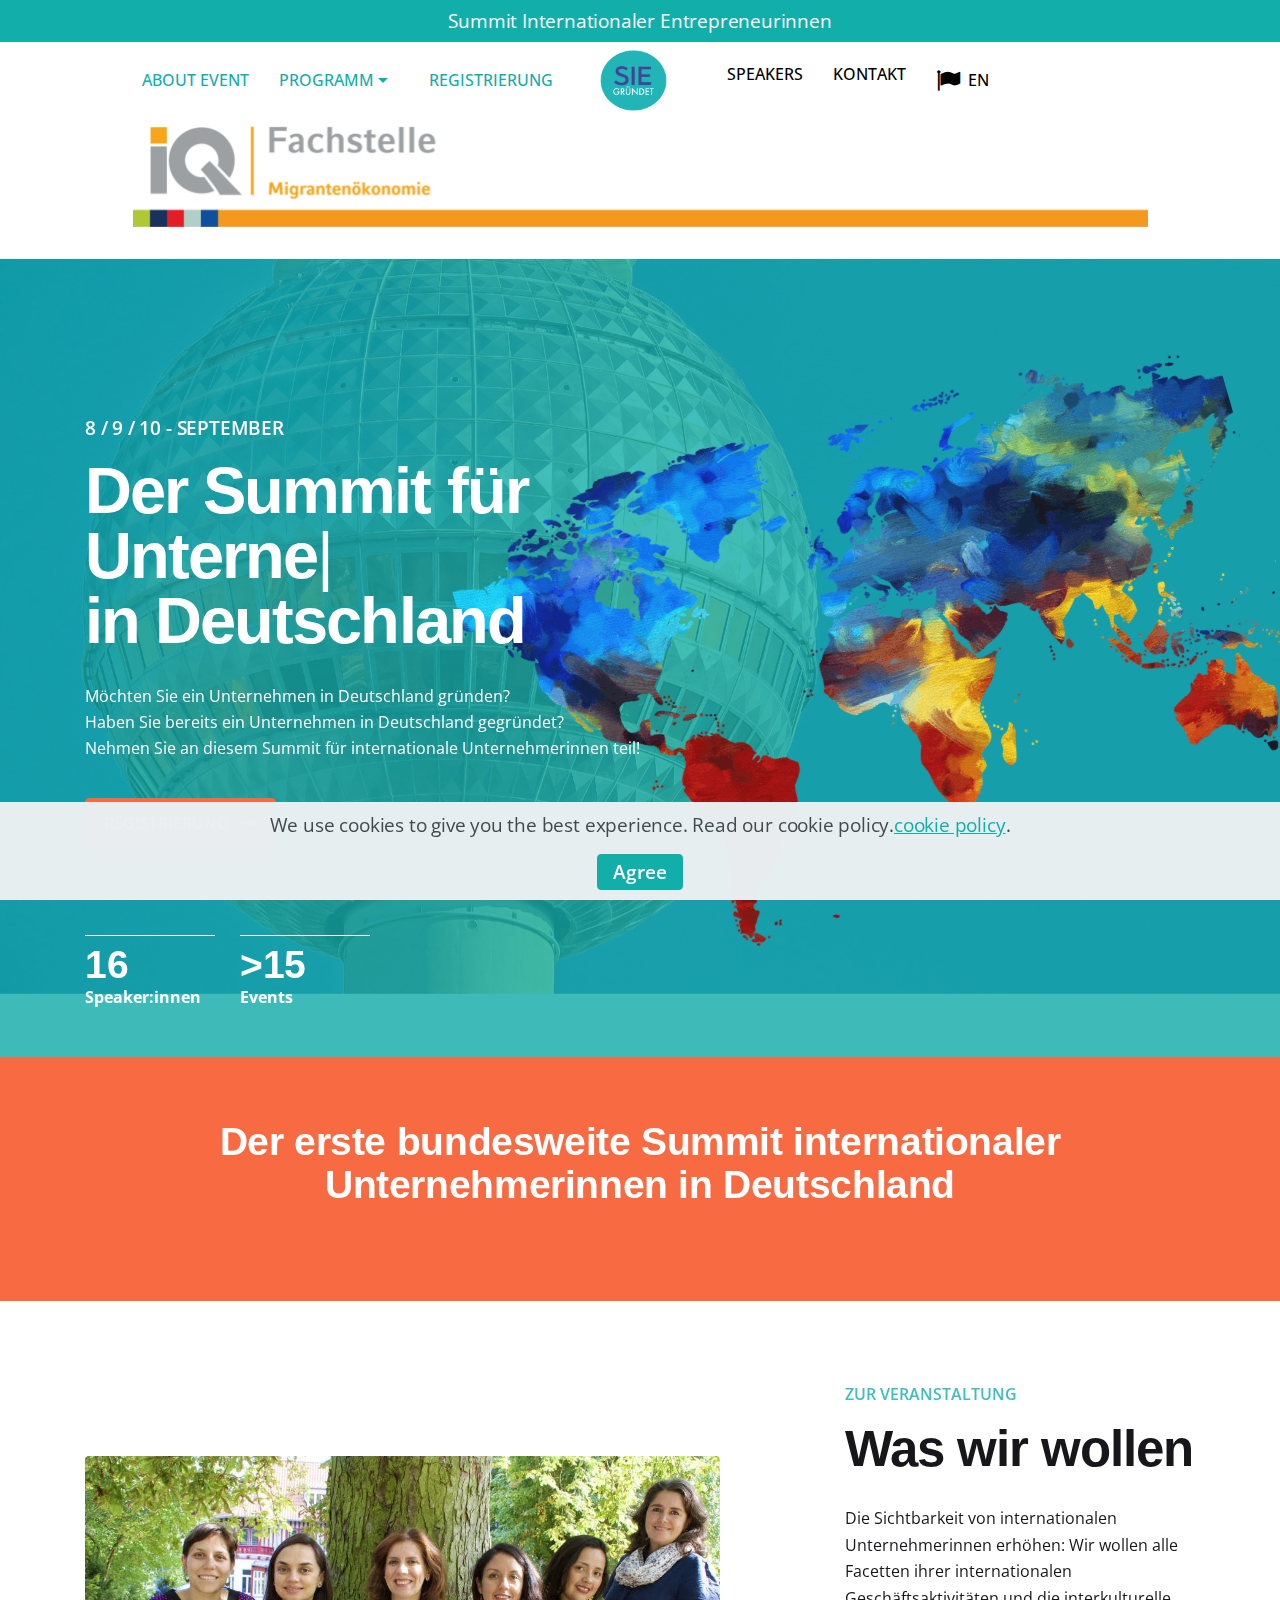
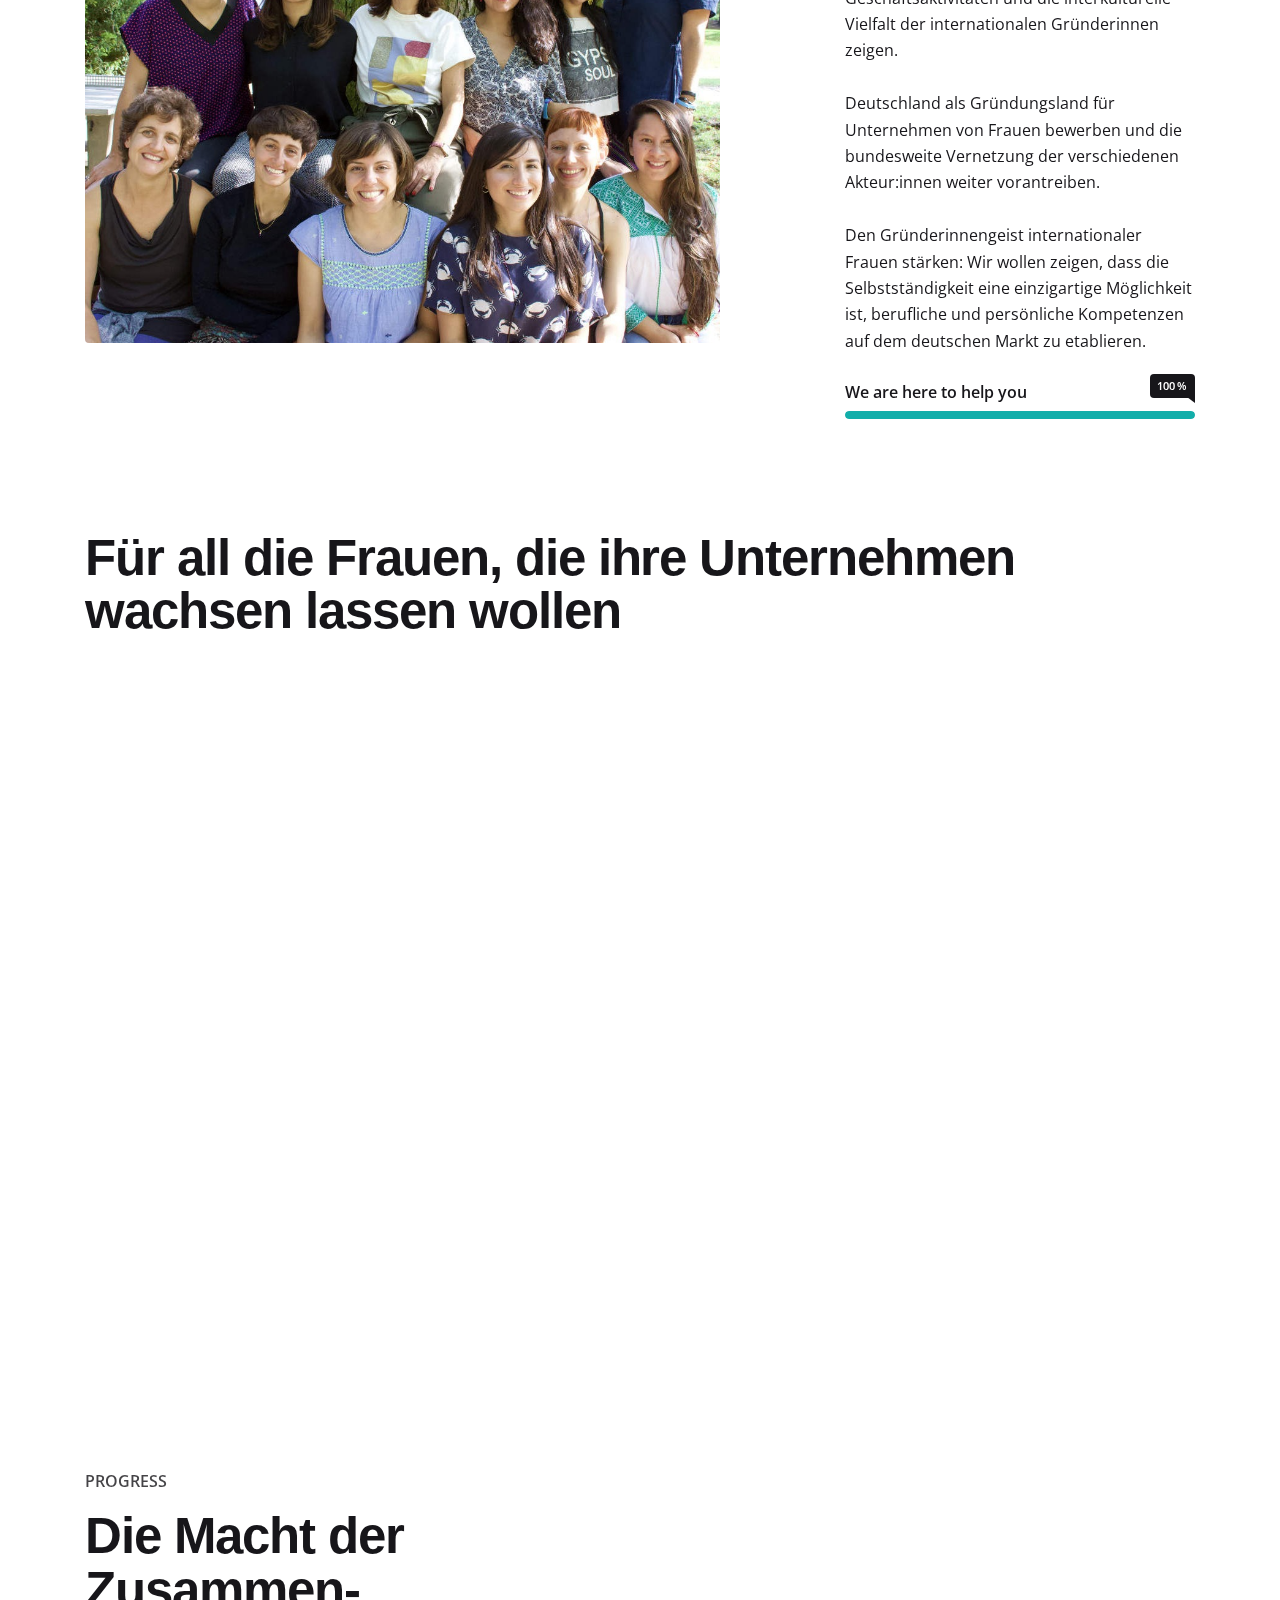
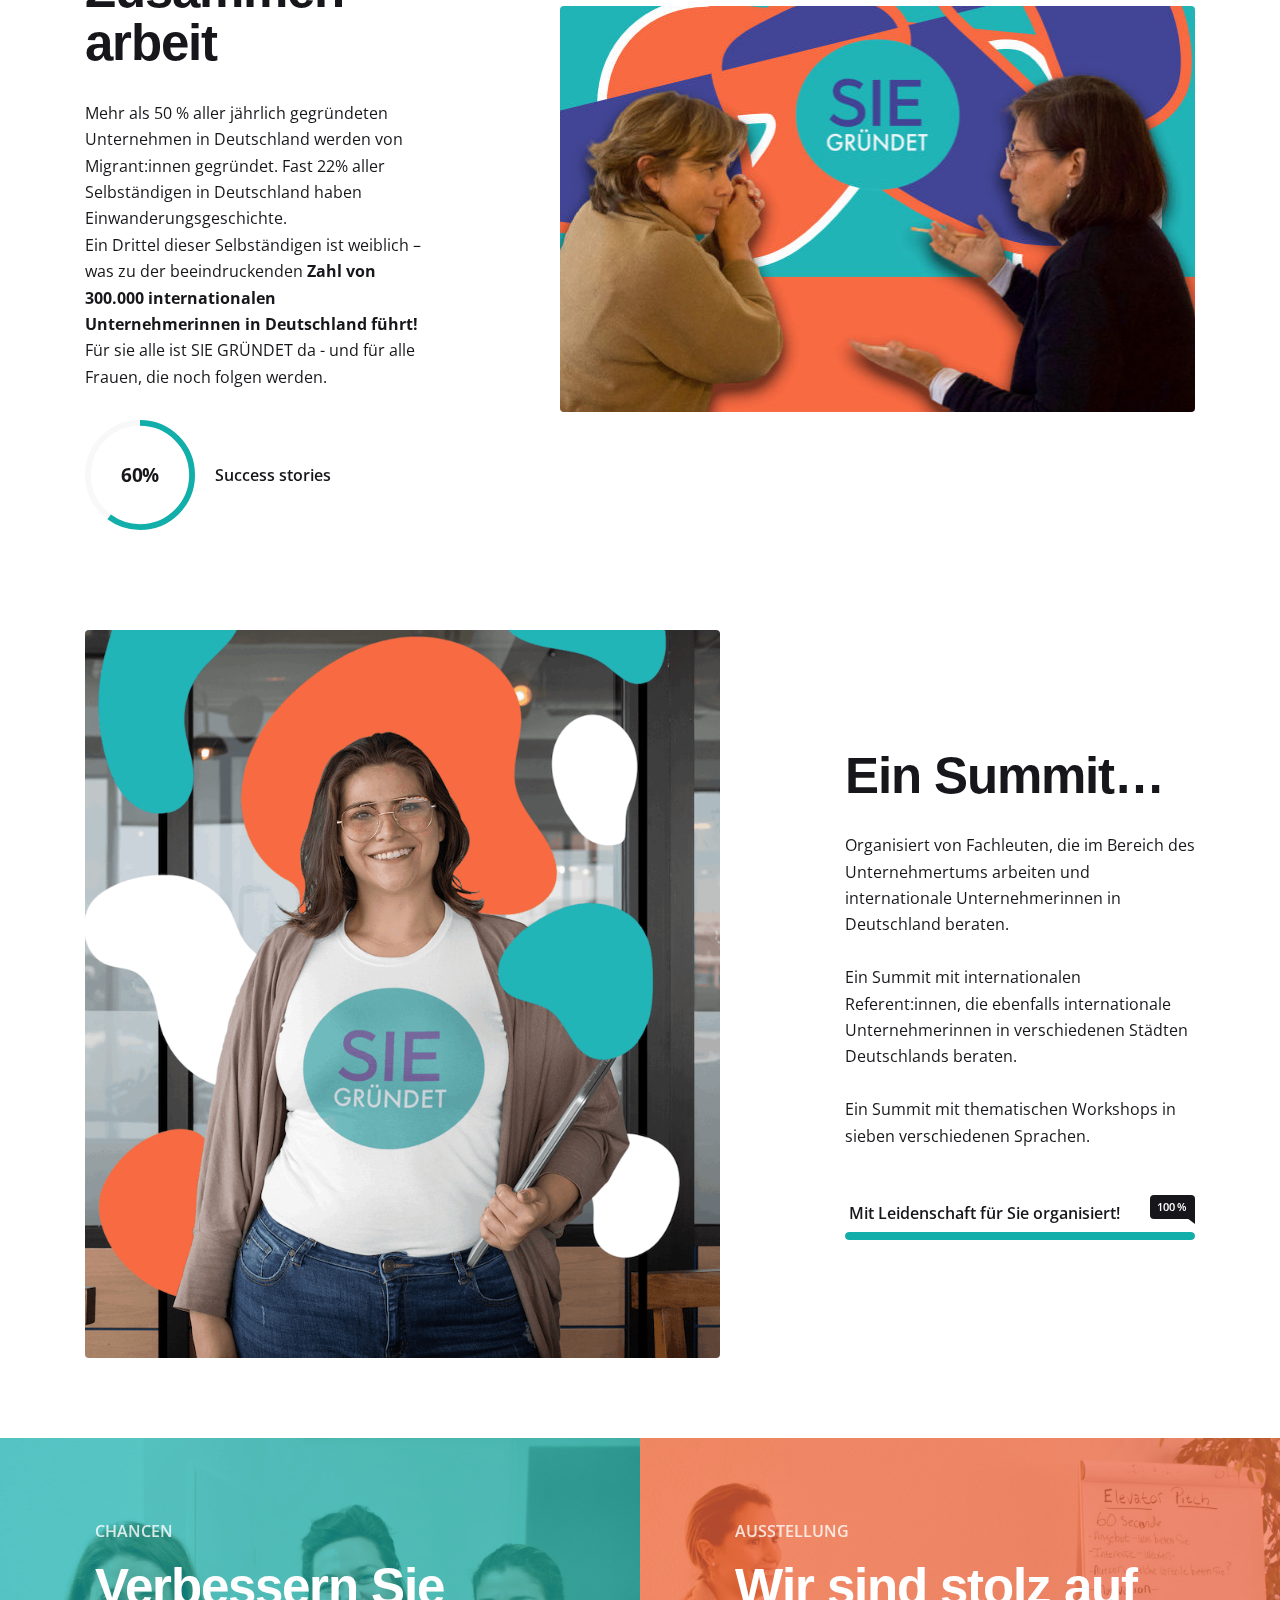
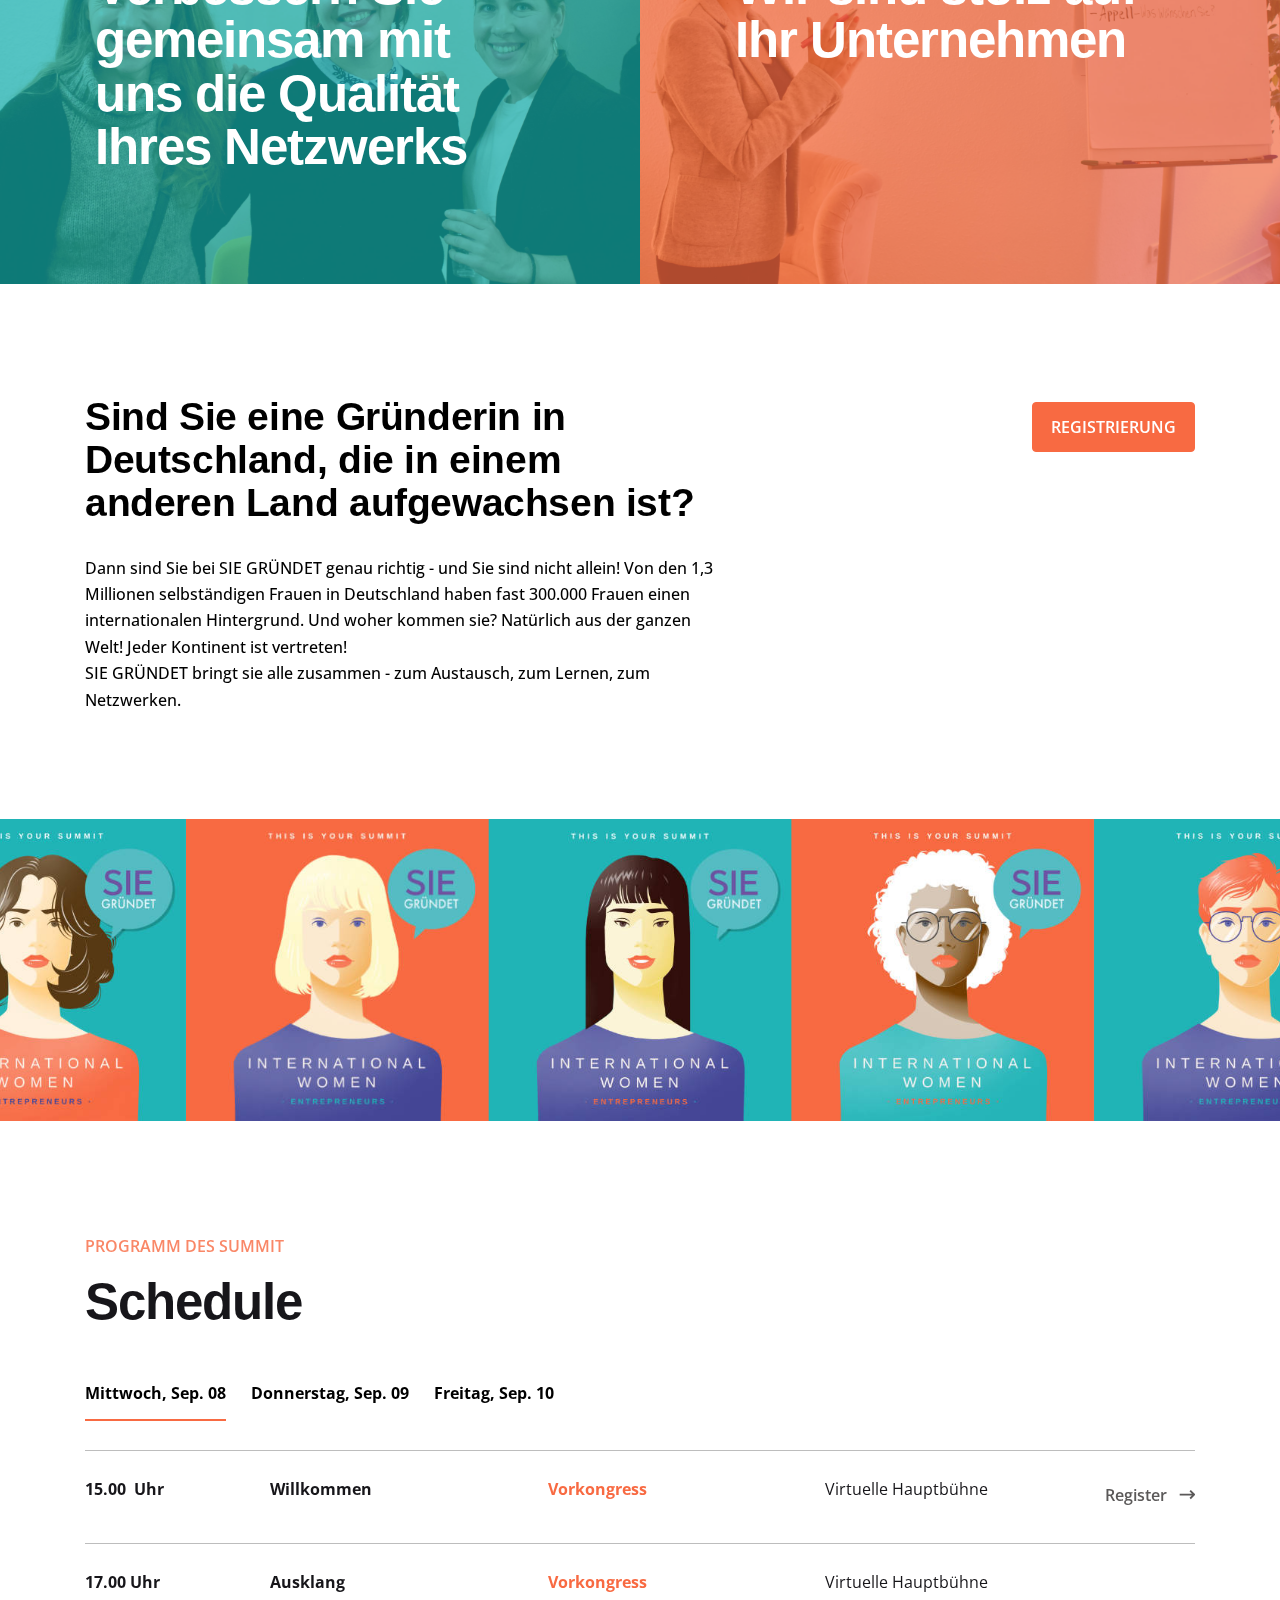
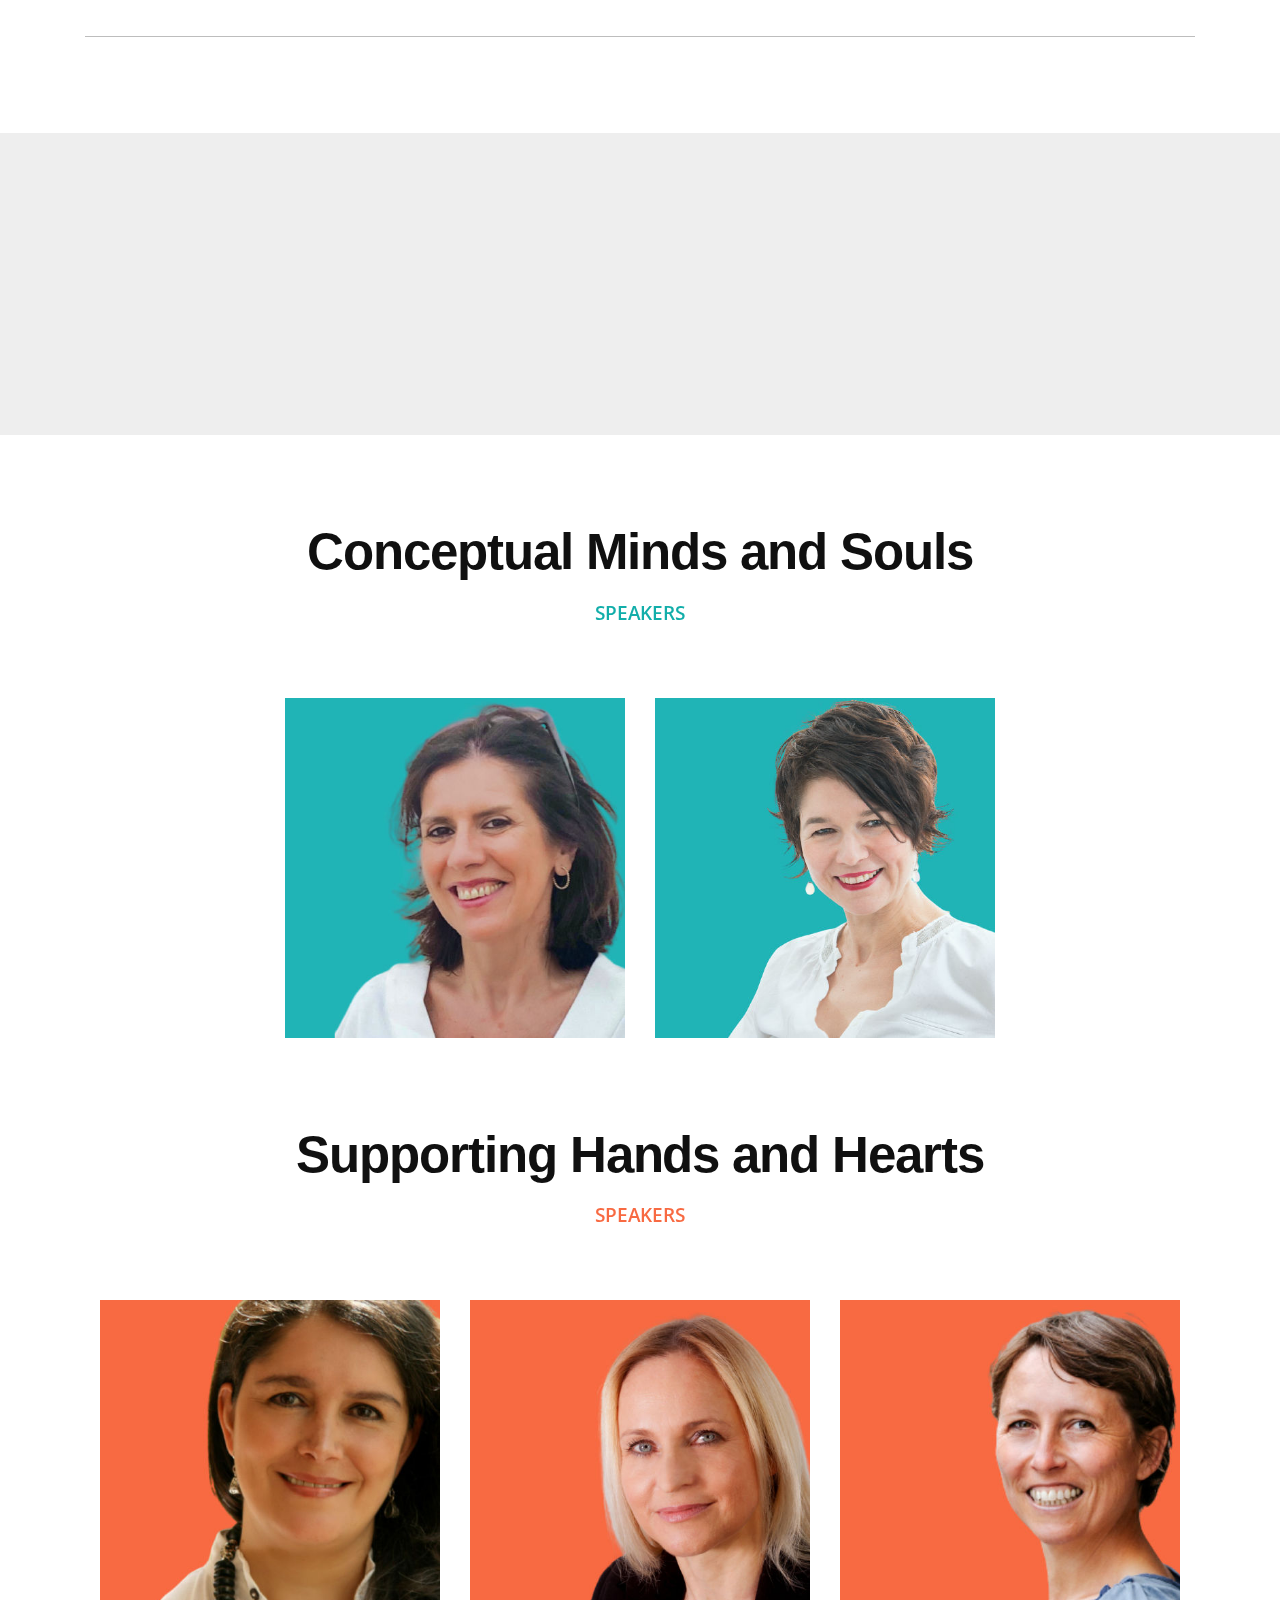
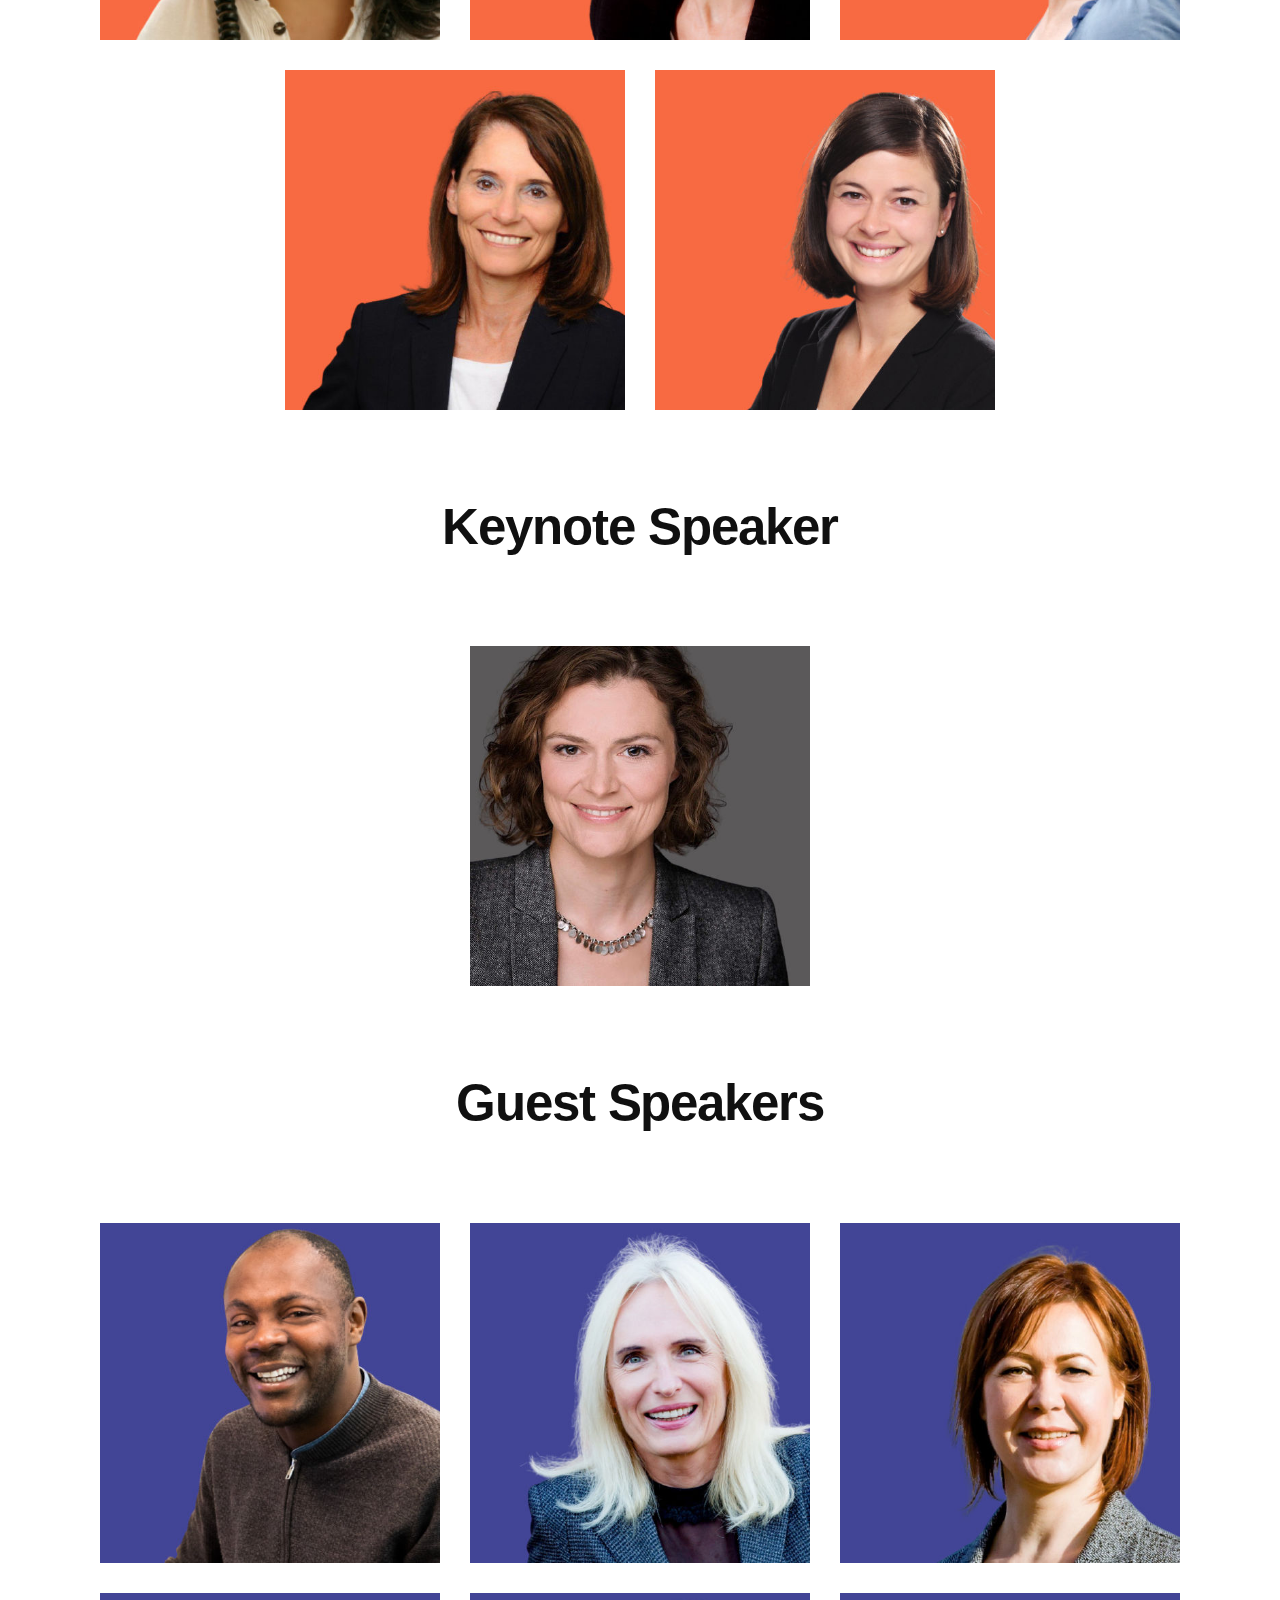
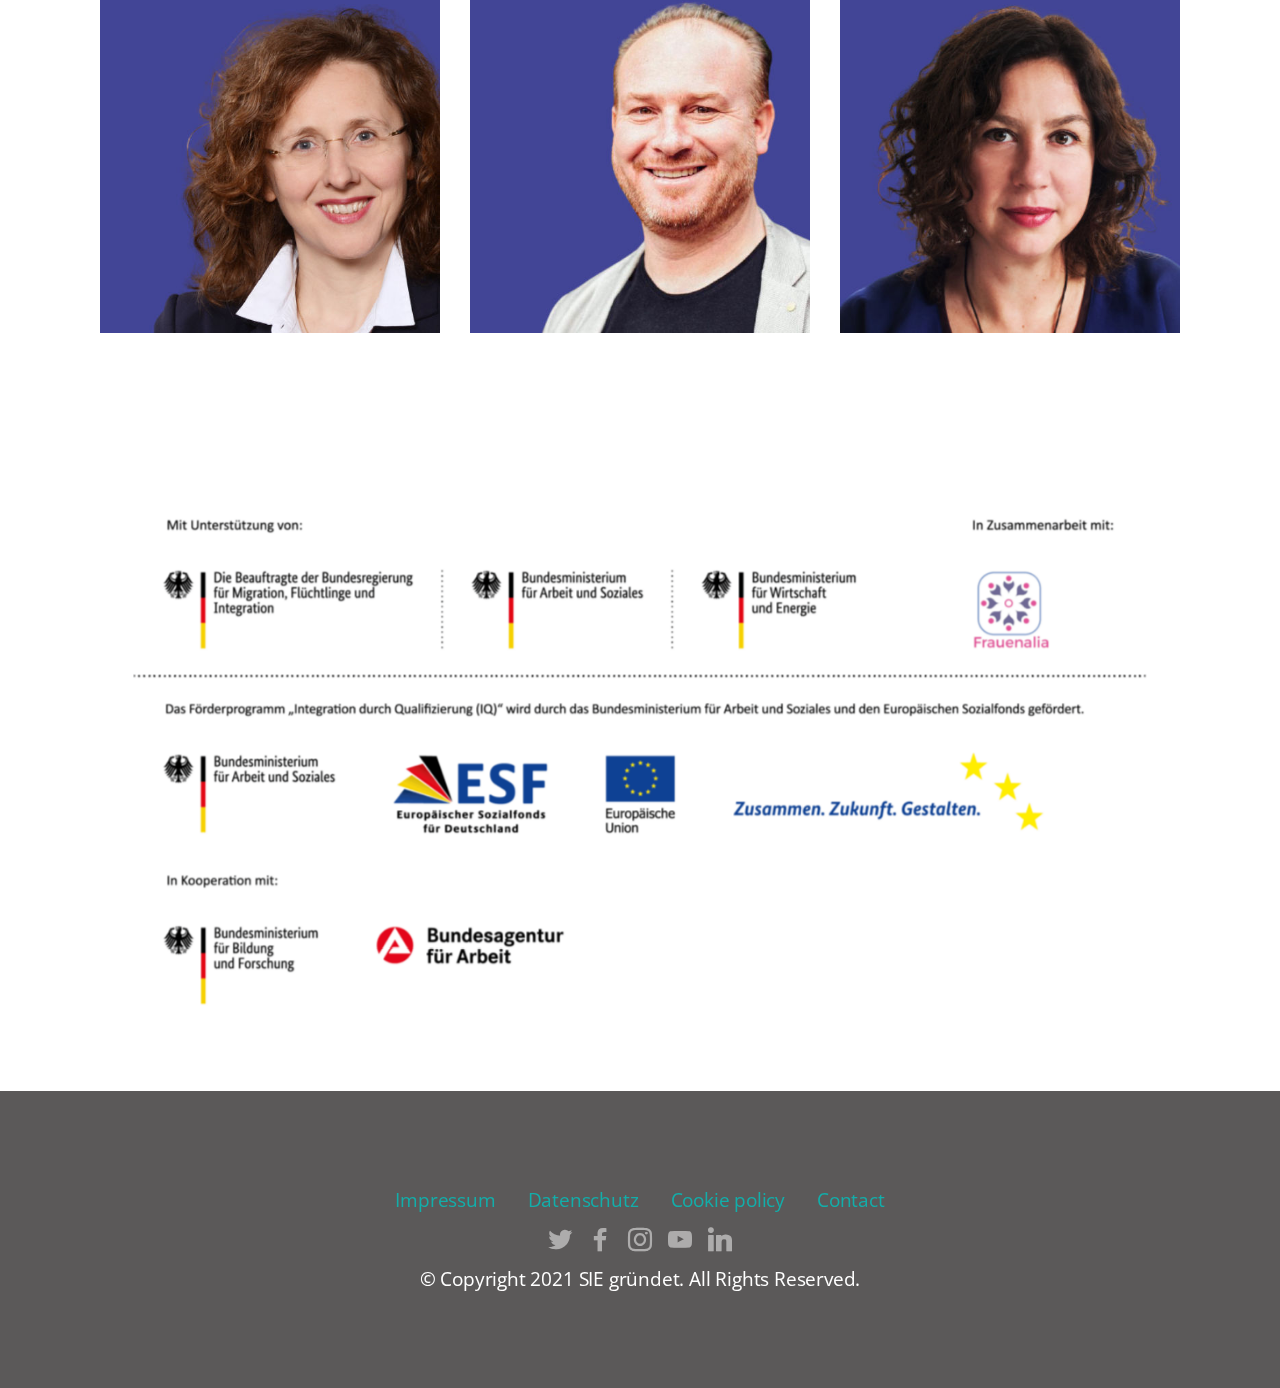
==== de/index.html @ 49e1b519 "E530 30.8" ====
<!DOCTYPE html>
<html  lang="de">
<head>
  
  <meta charset="UTF-8">
  <meta http-equiv="X-UA-Compatible" content="IE=edge">
  
  <meta name="twitter:card" content="summary_large_image"/>
  <meta name="twitter:image:src" content="assets/images/index-meta.png">
  <meta property="og:image" content="assets/images/index-meta.png">
  <meta name="twitter:title" content="Home">
  <meta name="viewport" content="width=device-width, initial-scale=1, minimum-scale=1">
  <link rel="shortcut icon" href="assets/images/save-the-date-104x95.png" type="image/x-icon">
  <meta name="description" content="Sie Gründet is the first nationwide summit of international women entrepreneurs in Germany.
">
  
  
  <title>Home</title>
  <link rel="stylesheet" href="assets/FontAwesome/css/font-awesome.css">
  <link rel="stylesheet" href="assets/web/assets/mobirise-icons2/mobirise2.css">
  <link rel="stylesheet" href="assets/Material-Design-Icons/css/material.css">
  <link rel="stylesheet" href="assets/tether/tether.min.css">
  <link rel="stylesheet" href="assets/bootstrap/css/bootstrap.min.css">
  <link rel="stylesheet" href="assets/bootstrap/css/bootstrap-grid.min.css">
  <link rel="stylesheet" href="assets/bootstrap/css/bootstrap-reboot.min.css">
  <link rel="stylesheet" href="assets/web/assets/gdpr-plugin/gdpr-styles.css">
  <link rel="stylesheet" href="assets/dropdown/css/style.css">
  <link rel="stylesheet" href="assets/as-pie-progress/css/progress.min.css">
  <link rel="stylesheet" href="assets/socicon/css/styles.css">
  <link rel="stylesheet" href="assets/theme/css/style.css">
  <link rel="preload" href="https://fonts.googleapis.com/css?family=Arimo:400,500,600,700,400i,500i,600i,700i&display=swap" as="style" onload="this.onload=null;this.rel='stylesheet'">
  <noscript><link rel="stylesheet" href="https://fonts.googleapis.com/css?family=Arimo:400,500,600,700,400i,500i,600i,700i&display=swap"></noscript>
  <link rel="preload" href="https://fonts.googleapis.com/css?family=Open+Sans:300,300i,400,400i,600,600i,700,700i,800,800i&display=swap" as="style" onload="this.onload=null;this.rel='stylesheet'">
  <noscript><link rel="stylesheet" href="https://fonts.googleapis.com/css?family=Open+Sans:300,300i,400,400i,600,600i,700,700i,800,800i&display=swap"></noscript>
  <link rel="preload" as="style" href="assets/mobirise/css/mbr-additional.css"><link rel="stylesheet" href="assets/mobirise/css/mbr-additional.css" type="text/css">
  
  
  
  
</head>
<body>

<!-- Analytics -->
<!-- Global site tag (gtag.js) - Google Analytics -->
<script async src="https://www.googletagmanager.com/gtag/js?id=G-EM6WT77K1R"></script>
<script>
  window.dataLayer = window.dataLayer || [];
  function gtag(){dataLayer.push(arguments);}
  gtag('js', new Date());

  gtag('config', 'G-EM6WT77K1R');
</script>
<!-- /Analytics -->


  
  <section class="menu popup-btn-cards menu03 photom4_menu03 cid-sAReU8AZbi" once="menu" id="menu03-1i">

    


    <nav class="navbar navbar-dropdown navbar-fixed-top navbar-expand-lg">
        <div class="mbr-overlay" style="opacity: 1;"></div>

        <a class="full-link">
            </a><div class="menu-top card-wrapper mbr-fonts-style mbr-white display-7"><a class="full-link" href="{{linkValue}}"></a><a href="index.html" class="text-white">Summit Internationaler Entrepreneurinnen</a></div>
        
        <div class="collapse navbar-collapse" id="navbarSupportedContent">

            <div class="left-menu">
                <ul class="navbar-nav nav-dropdown" data-app-modern-menu="true"><li class="nav-item">
                        <a class="nav-link link text-primary display-4" href="index.html#content5-d">
                            ABOUT EVENT</a>
                    </li><li class="nav-item dropdown"><a class="nav-link link dropdown-toggle text-primary display-4" href="#" data-toggle="dropdown-submenu" aria-expanded="false">PROGRAMM</a><div class="dropdown-menu"><a class="dropdown-item text-primary display-4" href="index.html#tabs2-31">Schedule</a><a class="dropdown-item text-primary display-4" href="ateliers.html" aria-expanded="false">Ateliers</a></div></li><li class="nav-item"><a class="nav-link link text-primary display-4" href="https://live.sie-gruendet.de" aria-expanded="true">REGISTRIERUNG</a></li></ul>
            </div>

            <div class="brand-container">
                <div class="navbar-brand">
                    <span class="navbar-logo">
                        <a href="index.html">
                            <img src="assets/images/save-the-date-104x95.png" alt="Sie grundet" style="height: 3.8rem;">
                        </a>
                    </span>
                    
                </div>
            </div>

            <div class="right-menu">
                <ul class="navbar-nav nav-dropdown" data-app-modern-menu="true"><li class="nav-item">
                        <a class="nav-link link text-black text-primary display-4" href="index.html#team2-2s">SPEAKERS</a>
                    </li><li class="nav-item"><a class="nav-link link text-black text-primary display-4" href="mailto:info@sie-gruendet.de">KONTAKT</a></li>
                    <li class="nav-item">
                        <a class="nav-link link text-black text-primary display-4" href="https://www.sie-gruendet.de"><span class="fa fa-flag mbr-iconfont mbr-iconfont-btn"></span>EN</a>
                    </li></ul>
            </div>
        </div>

        <button class="navbar-toggler" type="button" data-toggle="collapse" data-target="#navbarSupportedContent" aria-controls="navbarNavAltMarkup" aria-expanded="false" aria-label="Toggle navigation">
            <div class="hamburger">
                <span></span>
                <span></span>
                <span></span>
                <span></span>
            </div>
        </button>
    </nav>
</section>

<section class="slider3 cid-sBODXj4eA3" id="slider3-2e">
    


    <div class="container">
        
        <div class="row justify-content-center">
            <div class="col-12 col-md-11">
                <div class="carousel slide" id="sHzLIZbWZQ" data-interval="NaN">
               
                    <div class="carousel-inner">
                        <div class="carousel-item slider-image item active">
                            <div class="item-wrapper">
                                <img class="d-block w-100" src="assets/images/iq-header11-1017x115.png">
                                
                            </div>
                        </div>
                        
                        
                    </div>
                    
                    <a class="carousel-control carousel-control-next" role="button" data-slide="next" href="#sHzLIZbWZQ">
                       
                        <span class="sr-only">Next</span>
                    </a>
                </div>
            </div>
        </div>
    </div>
</section>

<section class="header1 conferencem4_header1 cid-sAuuH0mISD mbr-parallax-background" id="header1-1">

    

    <div class="mbr-overlay" style="opacity: 0.8; background-color: rgb(18, 174, 170);">
    </div>


    <div class="image"></div>

    <div class="container">
        <div class="row">
            <div class="col-lg-12 position">
                <h3 class="mbr-section-subtitle mbr-semibold mbr-fonts-style display-7">8 / 9 / 10 - SEPTEMBER&nbsp;</h3>
                <h1 class="mbr-section-title mbr-bold mbr-fonts-style display-1">Der Summit für&nbsp;</h1>
                <div class="typed-text display-1">
                    <span>
                        <span class="animated-element mbr-bold" data-word1="Unternehmerinnen" data-word2="eingewanderte Frauen" data-word3="mutige Frauen " data-speed="1">
                        </span>
                    </span>
                </div>
                <h1 class="mbr-section-title mbr-bold mbr-fonts-style display-1">in Deutschland</h1>
                <p class="mbr-text mbr-fonts-style display-4">Möchten Sie ein Unternehmen in Deutschland gründen?
<br>Haben Sie bereits ein Unternehmen in Deutschland gegründet?
<br>Nehmen Sie an diesem Summit für internationale Unternehmerinnen teil!&nbsp;<br></p>
                <div class="mbr-section-btn"><a class="btn btn-success display-4" type="submit" href="https://live.sie-gruendet.de"><span class="fa fa-long-arrow-right mbr-iconfont mbr-iconfont-btn"></span>REGISTRIERUNG</a></div>
            </div>
            <div class="info__block col-lg-12 align-left position justify-content-sm-start">
                
                

                
            <div class="info__block-item">
                    <div class="divider"></div>
                    <h4 class="title__item mbr-bold mbr-fonts-style display-5">16</h4>
                    <p class="text__item mbr-bold mbr-fonts-style display-4">Speaker:innen</p>
                </div><div class="info__block-item">
                    <div class="divider"></div>
                    <h4 class="title__item mbr-bold mbr-fonts-style display-5">&gt;15</h4>
                    <p class="text__item mbr-bold mbr-fonts-style display-4">Events</p>
                </div></div>
        </div>
    </div>
</section>

<section class="callToAction1 conferencem4_callToAction1 cid-sEDRihUfUD" id="callToAction1-2z">

	

	

	<div class="container">
		<div class="row">
			<div class="content__block text-white col-md-12">
				<h2 class="mbr-section-title mbr-bold mbr-fonts-style display-5">Der erste bundesweite Summit internationaler Unternehmerinnen in Deutschland</h2>
				
			</div>
			
		</div>
	</div>
</section>

<section class="content5 conferencem4_content5 cid-sAv7S3xt1D" id="content5-d">

	

	

	<div class="container">
		<div class="row align-items-center justify-content-center">
			<div class="col-lg-7 col-md-9">
				<div class="image">
					<img src="assets/images/sie-grundet-lab-1-1200x800.jpeg" alt="Sie Gründet" title="">
				</div>
			</div>
			<div class="col-lg-1 d-none d-lg-block"></div>
			<div class="col-lg-4">
				<h3 class="mbr-section-subtitle mbr-semibold mbr-fonts-style display-4">ZUR VERANSTALTUNG</h3>
				<h2 class="mbr-section-title mbr-bold mbr-fonts-style display-2">Was wir wollen</h2>
				<p class="mbr-text mbr-fonts-style display-4">Die Sichtbarkeit von internationalen Unternehmerinnen erhöhen: Wir wollen alle Facetten ihrer internationalen Geschäftsaktivitäten und die interkulturelle Vielfalt der internationalen Gründerinnen zeigen.<br>
<br>Deutschland als Gründungsland für Unternehmen von Frauen bewerben und die bundesweite Vernetzung der verschiedenen Akteur:innen weiter vorantreiben.<br> 
<br>Den Gründerinnengeist internationaler Frauen stärken: Wir wollen zeigen, dass die Selbstständigkeit eine einzigartige Möglichkeit ist, berufliche und persönliche Kompetenzen auf dem deutschen Markt zu etablieren.&nbsp;<br></p>
				
				<div class="progress_elements">
					<div class="progress1">
						<div class="title-wrap">
							<div class="progressbar-title mbr-fonts-style display-4">
								<p>
									We are here to help you</p>
							</div>
							<div class="progress_value mbr-fonts-style display-4">
								<div class="progressbar-number"></div>
								<span>%</span>
							</div>
						</div>
						<progress class="progress progress-primary" max="100" value="100">
						</progress>
					</div>
				</div>
			</div>
		</div>
	</div>
</section>

<section class="content1 conferencem4_content1 cid-sAv7TAenTq" id="content1-e">

	

	

	<div class="container">
		<div class="row">
			<div class="col-sm-12 content__block mb-3">
				<h2 class="mbr-section-title mbr-bold mbr-fonts-style display-2">Für all die Frauen, die ihre Unternehmen wachsen lassen wollen</h2>
				
			</div>
			
			<div class="col-sm-12">
				
			</div>
		</div>
	</div>
</section>

<section class="video2 cid-sBLmSv9TzF" id="video2-2d">
    
    
    <div class="container">
        
        <div class="row justify-content-center mt-4">
            <div class="col-12 col-md-12 video-block">
                <div class="video-wrapper"><iframe class="mbr-embedded-video" src="https://www.youtube.com/embed/8yL_RlNDDmE?rel=0&amp;amp;showinfo=0&amp;autoplay=1&amp;loop=1&amp;playlist=8yL_RlNDDmE" width="1280" height="720" frameborder="0" allowfullscreen></iframe></div>
                
            </div>
        </div>
    </div>
</section>

<section class="content6 conferencem4_content6 cid-sAGNjtscwG" id="content6-s">

    

    

    <div class="container">
        <div class="row align-items-center justify-content-center flex-row-reverse">
            <div class="col-lg-7 col-md-9">
                <div class="image">
                    <img src="assets/images/sie-gruendet-web-2-women-636x406.jpg" alt="Sie gründet" title="">
                </div>
            </div>
            <div class="col-lg-1 d-none d-lg-block"></div>
            <div class="col-lg-4">
                <h3 class="mbr-section-subtitle mbr-semibold mbr-fonts-style display-4">PROGRESS</h3>
                <h2 class="mbr-section-title mbr-bold mbr-fonts-style display-2">Die Macht der Zusammen-arbeit</h2>
                <p class="mbr-text mbr-fonts-style display-4">Mehr als 50 % aller jährlich gegründeten Unternehmen in Deutschland werden von Migrant:innen gegründet. Fast 22% aller Selbständigen in Deutschland haben Einwanderungsgeschichte.
<br>Ein Drittel dieser Selbständigen ist weiblich – was zu der beeindruckenden <strong>Zahl von 300.000 internationalen Unternehmerinnen in Deutschland führt! </strong>Für sie alle ist SIE GRÜNDET da - und für alle Frauen, die noch folgen werden.&nbsp;<br></p>
                
                <div class="card__block">
                    <div class="wrap">
                        <div class="pie_progress progress1" role="progressbar" data-goal="75">
                            <p class="pie_progress__number mbr-bold mbr-fonts-style display-7">75%</p>
                        </div>
                    </div>
                    <h4 class="card-title mbr-semibold mbr-fonts-style display-4">Success stories</h4>
                </div>
            </div>
        </div>
    </div>
</section>

<section class="content5 conferencem4_content5 cid-sEt7hDRtYm" id="content5-2l">

	

	

	<div class="container">
		<div class="row align-items-center justify-content-center">
			<div class="col-lg-7 col-md-9">
				<div class="image">
					<img src="assets/images/mockup-of-a-woman-wearing-a-plus-size-tee-at-her-office-30896-3-800x1216.png" alt="SIE gruendet" title="">
				</div>
			</div>
			<div class="col-lg-1 d-none d-lg-block"></div>
			<div class="col-lg-4">
				
				<h2 class="mbr-section-title mbr-bold mbr-fonts-style display-2">Ein Summit…</h2>
				<p class="mbr-text mbr-fonts-style display-4">Organisiert von Fachleuten, die im Bereich des Unternehmertums arbeiten und internationale Unternehmerinnen in Deutschland beraten.
<br>
<br>Ein Summit mit internationalen Referent:innen, die ebenfalls internationale Unternehmerinnen in verschiedenen Städten Deutschlands beraten.<br>
<br>Ein Summit mit thematischen Workshops in sieben verschiedenen Sprachen.<br><br></p>
				
				<div class="progress_elements">
					<div class="progress1">
						<div class="title-wrap">
							<div class="progressbar-title mbr-fonts-style display-4">
								<p>&nbsp;Mit Leidenschaft für Sie organisiert!&nbsp;<br></p>
							</div>
							<div class="progress_value mbr-fonts-style display-4">
								<div class="progressbar-number"></div>
								<span>%</span>
							</div>
						</div>
						<progress class="progress progress-primary" max="100" value="100">
						</progress>
					</div>
				</div>
			</div>
		</div>
	</div>
</section>

<section class="features9 conferencem4_features9 cid-sAv80Iczvk" id="features9-f">

    

    <div class="container-fluid">
        <div class="row">
            <div class="col-lg-6 wrap_left text-white">
                <div class="block__left">
                    <div class="mbr-overlay"></div>
                    <div class="left__image"></div>
                    <div class="title__block">
                        <h3 class="mbr-section-subtitle mbr-semibold mbr-fonts-style display-4">CHANCEN</h3>
                        <h2 class="mbr-section-title mbr-bold mbr-fonts-style display-2">Verbessern Sie gemeinsam mit uns die Qualität Ihres Netzwerks</h2>
                        

                        
                    </div>
                </div>
            </div>
            <div class="col-lg-6 wrap_right text-white">
                <div class="block__right">
                    <div class="mbr-overlay"></div>
                    <div class="right__image"></div>
                    <div class="title__block">
                        <h3 class="mbr-section-subtitle mbr-semibold mbr-fonts-style display-4">AUSSTELLUNG&nbsp;</h3>
                        <h2 class="mbr-section-title mbr-bold mbr-fonts-style display-2">Wir sind stolz auf Ihr Unternehmen&nbsp;</h2>
                        

                        
                    </div>
                </div>
            </div>
        </div>
    </div>
</section>

<section class="callToAction1 conferencem4_callToAction1 cid-sFO6adxCgG" id="callToAction1-38">

	

	

	<div class="container">
		<div class="row">
			<div class="content__block text-white col-md-7">
				<h2 class="mbr-section-title mbr-bold mbr-fonts-style display-5">Sind Sie eine Gründerin in Deutschland, die in einem anderen Land aufgewachsen ist?</h2>
				<p class="mbr-text mbr-medium mbr-fonts-style display-4">Dann sind Sie bei SIE GRÜNDET genau richtig - und Sie sind nicht allein! Von den 1,3 Millionen selbständigen Frauen in Deutschland haben fast 300.000 Frauen einen internationalen Hintergrund. Und woher kommen sie? Natürlich aus der ganzen Welt! Jeder Kontinent ist vertreten!
<br>SIE GRÜNDET bringt sie alle zusammen - zum Austausch, zum Lernen, zum Netzwerken. 
<br><br></p>
			</div>
			<div class="col-md-5">
				<div class="mbr-section-btn align-right"><a class="btn btn-success display-4" href="https://live.sie-gruendet.de">REGISTRIERUNG</a></div>
			</div>
		</div>
	</div>
</section>

<section class="callToAction1 conferencem4_callToAction1 cid-sFNSqF1odq" id="callToAction1-35">

	

	<div class="mbr-overlay" style="opacity: 0; background-color: rgb(255, 255, 255);">
	</div>

	<div class="container">
		<div class="row">
			<div class="content__block text-white col-md-12">
				<h2 class="mbr-section-title mbr-bold mbr-fonts-style display-5"></h2>
				<p class="mbr-text mbr-medium mbr-fonts-style display-4"></p>
			</div>
			
		</div>
	</div>
</section>

<section class="tabs2 conferencem4_tabs2 tabs cid-sFMmNfmoKg" id="tabs2-31">
	

	

	<div class="container">
		<div class="row title__wrap">
			<div class="title__block col-sm-12">
				<h3 class="mbr-section-subtitle mbr-semibold mbr-fonts-style display-4">PROGRAMM DES SUMMIT</h3>
				<h2 class="mbr-section-title mbr-bold mbr-fonts-style display-2">Schedule</h2>
			</div>
			
		</div>
		<div class="media-container-row">
			<div class="col-12 col-md-12 plpr_0">
				<ul class="nav nav-tabs" role="tablist">
					<li class="nav-item"><a class="nav-link mbr-fonts-stye show active display-4" role="tab" data-toggle="tab" href="#tabs2-31_tab0" aria-selected="true">Mittwoch, Sep. 08</a></li>
					<li class="nav-item"><a class="nav-link mbr-fonts-style show active display-4" role="tab" data-toggle="tab" href="#tabs2-31_tab1" aria-selected="true">
							Donnerstag, Sep. 09</a></li>
					<li class="nav-item"><a class="nav-link mbr-fonts-style show active display-4" role="tab" data-toggle="tab" href="#tabs2-31_tab2" aria-selected="true">
							Freitag, Sep. 10</a></li>
					
					
				</ul>
				<div class="tab-content">
					<div id="tab1" class="tab-pane in active" role="tabpanel">
						<div>
							
							
							
						<div class="row wrap">
								<div class="col-lg-2 plpr_0 align-items-stretch">
									<p class="text__time mbr-fonts-style display-4"><strong>15.00&nbsp; Uhr</strong></p>

								</div>
								<div class="col-lg-3 plpr_0 align-items-stretch">
									<p class="mbr-text mbr-fonts-style display-4"><strong>Willkommen</strong><br>
									</p>

								</div>
								<div class="col-lg-3 plpr_0 align-items-stretch">
									<p class="text__author mbr-fonts-style display-4"><strong>Vorkongress</strong></p>

								</div>
								<div class="col-lg-2 plpr_0 align-items-stretch">
									<p class="text__hall mbr-fonts-style display-4">Virtuelle Hauptbühne</p>

								</div>
								<div class="col-lg-2 plpr_0 align-items-stretch btn__table">
									<div class="mbr-section-btn align-right"><a class="btn btn-sm btn-secondary-outline display-4" href="index.html#form2-1j">&nbsp;Register<span class="mobi-mbri mobi-mbri-right mbr-bold mbr-iconfont mbr-iconfont-btn"></span></a></div>
								</div>
							</div><div class="row wrap">
								<div class="col-lg-2 plpr_0 align-items-stretch">
									<p class="text__time mbr-fonts-style display-4"><strong>17.00 Uhr</strong></p>

								</div>
								<div class="col-lg-3 plpr_0 align-items-stretch">
									<p class="mbr-text mbr-fonts-style display-4"><strong>Ausklang</strong>&nbsp;&nbsp;<br>
									</p>

								</div>
								<div class="col-lg-3 plpr_0 align-items-stretch">
									<p class="text__author mbr-fonts-style display-4"><strong>Vorkongress</strong></p>

								</div>
								<div class="col-lg-2 plpr_0 align-items-stretch">
									<p class="text__hall mbr-fonts-style display-4">Virtuelle Hauptbühne</p>

								</div>
								<div class="col-lg-2 plpr_0 align-items-stretch btn__table">
									<div class="mbr-section-btn align-right"><a class="btn btn-sm btn-secondary-outline display-4" href="index.html#form2-1j">&nbsp;<br></a></div>
								</div>
							</div></div>
					</div>

					<div id="tab2" class="tab-pane" role="tabpanel">
						<div>
							
						<div class="row wrap">
								<div class="col-lg-2 plpr_0 align-items-stretch">
									<p class="text__time mbr-fonts-style display-4"><strong>09:30 Uhr</strong><br><br></p>

								</div>
								<div class="col-lg-3 plpr_0 align-items-stretch">
									<p class="mbr-text mbr-fonts-style display-4"><strong>Eröffnung</strong><br></p>

								</div>
								<div class="col-lg-3 plpr_0 align-items-stretch">
									<p class="text__author mbr-fonts-style display-4"><strong>Anja Vatter</strong><br>Moderatorin </p>

								</div>
								<div class="col-lg-2 plpr_0 align-items-stretch">
									<p class="text__hall mbr-fonts-style display-4">Virtuelle Hauptbühne</p>

								</div>
								<div class="col-lg-2 plpr_0 align-items-stretch btn__table">
									<div class="mbr-section-btn align-right"><a class="btn btn-sm btn-secondary-outline display-4" href="index.html#form2-1j">Register<span class="mobi-mbri mobi-mbri-right mbr-bold mbr-iconfont mbr-iconfont-btn"></span></a></div>
								</div>
							</div><div class="row wrap">
								<div class="col-lg-2 plpr_0 align-items-stretch">
									<p class="text__time mbr-fonts-style display-4"><strong>09:40 Uhr</strong><br><br></p>

								</div>
								<div class="col-lg-3 plpr_0 align-items-stretch">
									<p class="mbr-text mbr-fonts-style display-4"><strong>Video-Botschaft&nbsp;</strong><br></p>

								</div>
								<div class="col-lg-3 plpr_0 align-items-stretch">
									<p class="text__author mbr-fonts-style display-4"><strong>Annette Widmann-Mauz</strong><br>Staatsministerin bei der Bundeskanzlerin und Beauftragte der Bundesregierung für Migration, Flüchtlinge und Integration</p>

								</div>
								<div class="col-lg-2 plpr_0 align-items-stretch">
									<p class="text__hall mbr-fonts-style display-4">Virtuelle Hauptbühne</p>

								</div>
								<div class="col-lg-2 plpr_0 align-items-stretch btn__table">
									<div class="mbr-section-btn align-right"><a class="btn btn-sm btn-secondary-outline display-4" href="index.html#form2-1j">Register<span class="mobi-mbri mobi-mbri-right mbr-bold mbr-iconfont mbr-iconfont-btn"></span></a></div>
								</div>
							</div><div class="row wrap">
								<div class="col-lg-2 plpr_0 align-items-stretch">
									<p class="text__time mbr-fonts-style display-4"><strong>09:50 Uhr</strong><br><br></p>

								</div>
								<div class="col-lg-3 plpr_0 align-items-stretch">
									<p class="mbr-text mbr-fonts-style display-4"><strong>Keynote</strong>&nbsp;<br></p>

								</div>
								<div class="col-lg-3 plpr_0 align-items-stretch">
									<p class="text__author mbr-fonts-style display-4"><strong>Christine Wank<br></strong>Keynote Speaker </p>

								</div>
								<div class="col-lg-2 plpr_0 align-items-stretch">
									<p class="text__hall mbr-fonts-style display-4">Virtuelle Hauptbühne</p>

								</div>
								<div class="col-lg-2 plpr_0 align-items-stretch btn__table">
									<div class="mbr-section-btn align-right"><a class="btn btn-sm btn-secondary-outline display-4" href="index.html#form2-1j">Register<span class="mobi-mbri mobi-mbri-right mbr-bold mbr-iconfont mbr-iconfont-btn"></span></a></div>
								</div>
							</div><div class="row wrap">
								<div class="col-lg-2 plpr_0 align-items-stretch">
									<p class="text__time mbr-fonts-style display-4"><strong>10:30 Uhr<br></strong><br></p>

								</div>
								<div class="col-lg-3 plpr_0 align-items-stretch">
									<p class="mbr-text mbr-fonts-style display-4"><strong>Mehrsprachige Ateliers</strong><br>Breakout-Sessions<br></p>

								</div>
								<div class="col-lg-3 plpr_0 align-items-stretch">
									<p class="text__author mbr-fonts-style display-4">7 Speakers&nbsp;<br></p>

								</div>
								<div class="col-lg-2 plpr_0 align-items-stretch">
									<p class="text__hall mbr-fonts-style display-4">Virtuelle Räume</p>

								</div>
								<div class="col-lg-2 plpr_0 align-items-stretch btn__table">
									<div class="mbr-section-btn align-right"><a class="btn btn-sm btn-secondary-outline display-4" href="ateliers.html"><span class="mdi-image-loupe mbr-iconfont mbr-iconfont-btn"></span>See all Ateliers</a></div>
								</div>
							</div><div class="row wrap">
								<div class="col-lg-2 plpr_0 align-items-stretch">
									<p class="text__time mbr-fonts-style display-4"><strong>11:30 Uhr</strong><br></p>

								</div>
								<div class="col-lg-3 plpr_0 align-items-stretch">
									<p class="mbr-text mbr-fonts-style display-4"><strong>Café</strong><br>&nbsp;<br></p>

								</div>
								<div class="col-lg-3 plpr_0 align-items-stretch">
									<p class="text__author mbr-fonts-style display-4"></p>

								</div>
								<div class="col-lg-2 plpr_0 align-items-stretch">
									<p class="text__hall mbr-fonts-style display-4">Virtuelle Plattform</p>

								</div>
								<div class="col-lg-2 plpr_0 align-items-stretch btn__table">
									<div class="mbr-section-btn align-right"><a class="btn btn-sm btn-secondary-outline display-4" href="index.html#form2-1j">Register<span class="mobi-mbri mobi-mbri-right mbr-bold mbr-iconfont mbr-iconfont-btn"></span></a></div>
								</div>
							</div><div class="row wrap">
								<div class="col-lg-2 plpr_0 align-items-stretch">
									<p class="text__time mbr-fonts-style display-4"><strong>11:50 Uhr</strong><br><br></p>

								</div>
								<div class="col-lg-3 plpr_0 align-items-stretch">
									<p class="mbr-text mbr-fonts-style display-4"><strong>Runder Tisch</strong>&nbsp;<br><strong><br></strong><br></p>

								</div>
								<div class="col-lg-3 plpr_0 align-items-stretch">
									<p class="text__author mbr-fonts-style display-4"><strong>Dr. Anette Rückert&nbsp;</strong><br>Referatsleiterin <a href="http://www.bmwi.de" class="text-primary" target="_blank">BMWI- Bundesministerium für Wirtschaft</a> und Energie
<br><strong>Sabine</strong> <strong>Daniel</strong><br>Referatsleiterin Frauen und Gleichstellung, <a href="https://www.berlin.de/sen/frauen/ " class="text-primary" target="_blank">Berliner Senatsverwaltung für Gesundheit, Pflege und Gleichstellung</a>
<br><strong>Mathias<a href="https://www.linkedin.com/in/matthias-henel-b36923a5/?originalSubdomain=de" class="text-primary" target="_blank"> </a>Henel</strong><br> <a href="https://www.linkedin.com/in/matthias-henel-b36923a5/?originalSubdomain=de" class="text-primary" target="_blank">Wirtschaftsförderung Stadt Mannheim</a> 
<br><strong>Bettine</strong> <strong>Schmitz</strong><br>Co-founder, <a href="https://www.auxxo-fcf.com" class="text-primary" target="_blank">AUXXO Female Catalyst Fund</a>  
<br><strong>Paulina</strong> <strong>Carrera</strong><br>Founder<a href="https://www.hillifruits.de" class="text-primary" target="_blank"> Hilli Fruits</a><br></p>

								</div>
								<div class="col-lg-2 plpr_0 align-items-stretch">
									<p class="text__hall mbr-fonts-style display-4">Virtuelle Hauptbühne</p>

								</div>
								<div class="col-lg-2 plpr_0 align-items-stretch btn__table">
									<div class="mbr-section-btn align-right"><a class="btn btn-sm btn-secondary-outline display-4" href="index.html#form2-1j">Register<span class="mobi-mbri mobi-mbri-right mbr-bold mbr-iconfont mbr-iconfont-btn"></span></a></div>
								</div>
							</div><div class="row wrap">
								<div class="col-lg-2 plpr_0 align-items-stretch">
									<p class="text__time mbr-fonts-style display-4"><strong>12:30 Uhr</strong><br></p>

								</div>
								<div class="col-lg-3 plpr_0 align-items-stretch">
									<p class="mbr-text mbr-fonts-style display-4"><strong>Zeit zum Netzwerken&nbsp;</strong><br></p>

								</div>
								<div class="col-lg-3 plpr_0 align-items-stretch">
									<p class="text__author mbr-fonts-style display-4">Networking in kleinen Gruppen</p>

								</div>
								<div class="col-lg-2 plpr_0 align-items-stretch">
									<p class="text__hall mbr-fonts-style display-4">Virtual rooms</p>

								</div>
								<div class="col-lg-2 plpr_0 align-items-stretch btn__table">
									<div class="mbr-section-btn align-right"><a class="btn btn-sm btn-secondary-outline display-4" href="index.html#form2-1j">Register<span class="mobi-mbri mobi-mbri-right mbr-bold mbr-iconfont mbr-iconfont-btn"></span></a></div>
								</div>
							</div><div class="row wrap">
								<div class="col-lg-2 plpr_0 align-items-stretch">
									<p class="text__time mbr-fonts-style display-4"><strong>13:30 Uhr</strong><br></p>

								</div>
								<div class="col-lg-3 plpr_0 align-items-stretch">
									<p class="mbr-text mbr-fonts-style display-4"><strong>Ausklang</strong><br></p>

								</div>
								<div class="col-lg-3 plpr_0 align-items-stretch">
									<p class="text__author mbr-fonts-style display-4"></p>

								</div>
								<div class="col-lg-2 plpr_0 align-items-stretch">
									<p class="text__hall mbr-fonts-style display-4">Virtual main stage</p>

								</div>
								<div class="col-lg-2 plpr_0 align-items-stretch btn__table">
									<div class="mbr-section-btn align-right"><a class="btn btn-sm btn-secondary-outline display-4" href="#"></a></div>
								</div>
							</div></div>
					</div>



					<div id="tab3" class="tab-pane" role="tabpanel">
						<div>
							
						<div class="row wrap">
								<div class="col-lg-2 plpr_0 align-items-stretch">
									<p class="text__time mbr-fonts-style display-4"><strong>13:30 Uhr</strong><br><br></p>

								</div>
								<div class="col-lg-3 plpr_0 align-items-stretch">
									<p class="mbr-text mbr-fonts-style display-4"><strong>Willkommen</strong><br></p>

								</div>
								<div class="col-lg-3 plpr_0 align-items-stretch">
									<p class="text__author mbr-fonts-style display-4"><strong>Anja Vatter<br></strong>Moderatorin</p>

								</div>
								<div class="col-lg-2 plpr_0 align-items-stretch">
									<p class="text__hall mbr-fonts-style display-4">Virtuelle Hauptbühne</p>

								</div>
								<div class="col-lg-2 plpr_0 align-items-stretch btn__table">
									<div class="mbr-section-btn align-right"><a class="btn btn-sm btn-secondary-outline display-4" href="index.html#form2-1j">Register<span class="mobi-mbri mobi-mbri-right mbr-bold mbr-iconfont mbr-iconfont-btn"></span></a></div>
								</div>
							</div><div class="row wrap">
								<div class="col-lg-2 plpr_0 align-items-stretch">
									<p class="text__time mbr-fonts-style display-4"><strong>13:40 Uhr</strong><br><br></p>

								</div>
								<div class="col-lg-3 plpr_0 align-items-stretch">
									<p class="mbr-text mbr-fonts-style display-4"><strong>Internationale Unternehmerinnen im Erzählsalon</strong><br></p>

								</div>
								<div class="col-lg-3 plpr_0 align-items-stretch">
									<p class="text__author mbr-fonts-style display-4">5 Unternehmerinnen aus 5 verschiedenen Ländern und Gründungsbereichen</p>

								</div>
								<div class="col-lg-2 plpr_0 align-items-stretch">
									<p class="text__hall mbr-fonts-style display-4">Virtuelle Hauptbühne </p>

								</div>
								<div class="col-lg-2 plpr_0 align-items-stretch btn__table">
									<div class="mbr-section-btn align-right"><a class="btn btn-sm btn-secondary-outline display-4" href="index.html#form2-1j">Register<span class="mobi-mbri mobi-mbri-right mbr-bold mbr-iconfont mbr-iconfont-btn"></span></a></div>
								</div>
							</div><div class="row wrap">
								<div class="col-lg-2 plpr_0 align-items-stretch">
									<p class="text__time mbr-fonts-style display-4"><strong>14:45 Uhr</strong><br></p>

								</div>
								<div class="col-lg-3 plpr_0 align-items-stretch">
									<p class="mbr-text mbr-fonts-style display-4"><strong>Café</strong><br><br></p>

								</div>
								<div class="col-lg-3 plpr_0 align-items-stretch">
									<p class="text__author mbr-fonts-style display-4"></p>

								</div>
								<div class="col-lg-2 plpr_0 align-items-stretch">
									<p class="text__hall mbr-fonts-style display-4">Virtuelle Plattform</p>

								</div>
								<div class="col-lg-2 plpr_0 align-items-stretch btn__table">
									<div class="mbr-section-btn align-right"><a class="btn btn-sm btn-secondary-outline display-4" href="index.html#form2-1j">Register<span class="mobi-mbri mobi-mbri-right mbr-bold mbr-iconfont mbr-iconfont-btn"></span></a></div>
								</div>
							</div><div class="row wrap">
								<div class="col-lg-2 plpr_0 align-items-stretch">
									<p class="text__time mbr-fonts-style display-4"><strong>15:00 Uhr</strong><br></p>

								</div>
								<div class="col-lg-3 plpr_0 align-items-stretch">
									<p class="mbr-text mbr-fonts-style display-4"><strong>Mehrsprachige Ateliers&nbsp;</strong><br>Breakout-Sessions&nbsp;<br></p>

								</div>
								<div class="col-lg-3 plpr_0 align-items-stretch">
									<p class="text__author mbr-fonts-style display-4">6 Speakers&nbsp;</p>

								</div>
								<div class="col-lg-2 plpr_0 align-items-stretch">
									<p class="text__hall mbr-fonts-style display-4">Virtuelle Räume</p>

								</div>
								<div class="col-lg-2 plpr_0 align-items-stretch btn__table">
									<div class="mbr-section-btn align-right"><a class="btn btn-sm btn-secondary-outline display-4" href="ateliers.html"><span class="mdi-image-loupe mbr-iconfont mbr-iconfont-btn"></span>See all Ateliers</a></div>
								</div>
							</div><div class="row wrap">
								<div class="col-lg-2 plpr_0 align-items-stretch">
									<p class="text__time mbr-fonts-style display-4"><strong>15:50 Uhr</strong><br></p>

								</div>
								<div class="col-lg-3 plpr_0 align-items-stretch">
									<p class="mbr-text mbr-fonts-style display-4"><strong>Das „innere Team“ einer</strong> <strong>Selbständigen</strong>&nbsp;<br></p>

								</div>
								<div class="col-lg-3 plpr_0 align-items-stretch">
									<p class="text__author mbr-fonts-style display-4"><strong>Cecilia Paladines</strong><br> Selbständige Schauspielerin, Moderatorin und Trainerin.<br>Founder <a href="https://www.lospaladines.com" class="text-primary">Los&nbsp;Paladines</a></p>

								</div>
								<div class="col-lg-2 plpr_0 align-items-stretch">
									<p class="text__hall mbr-fonts-style display-4">Virtuelle Hauptbühne</p>

								</div>
								<div class="col-lg-2 plpr_0 align-items-stretch btn__table">
									<div class="mbr-section-btn align-right"><a class="btn btn-sm btn-secondary-outline display-4" href="index.html#form2-1j">Register<span class="mobi-mbri mobi-mbri-right mbr-bold mbr-iconfont mbr-iconfont-btn"></span></a></div>
								</div>
							</div><div class="row wrap">
								<div class="col-lg-2 plpr_0 align-items-stretch">
									<p class="text__time mbr-fonts-style display-4"><strong>16:40 Uhr</strong><br></p>

								</div>
								<div class="col-lg-3 plpr_0 align-items-stretch">
									<p class="mbr-text mbr-fonts-style display-4"><strong>Ein kleines Summit Konzert</strong><br></p>

								</div>
								<div class="col-lg-3 plpr_0 align-items-stretch">
									<p class="text__author mbr-fonts-style display-4"></p>

								</div>
								<div class="col-lg-2 plpr_0 align-items-stretch">
									<p class="text__hall mbr-fonts-style display-4">Virtuelle Hauptbühne</p>

								</div>
								<div class="col-lg-2 plpr_0 align-items-stretch btn__table">
									<div class="mbr-section-btn align-right"><a class="btn btn-sm btn-secondary-outline display-4" href="index.html#form2-1j">Register<span class="mobi-mbri mobi-mbri-right mbr-bold mbr-iconfont mbr-iconfont-btn"></span></a></div>
								</div>
							</div><div class="row wrap">
								<div class="col-lg-2 plpr_0 align-items-stretch">
									<p class="text__time mbr-fonts-style display-4"><strong>17:30 Uhr</strong><br></p>

								</div>
								<div class="col-lg-3 plpr_0 align-items-stretch">
									<p class="mbr-text mbr-fonts-style display-4"><strong>Ausklang und Ausblick&nbsp;</strong><br></p>

								</div>
								<div class="col-lg-3 plpr_0 align-items-stretch">
									<p class="text__author mbr-fonts-style display-4"></p>

								</div>
								<div class="col-lg-2 plpr_0 align-items-stretch">
									<p class="text__hall mbr-fonts-style display-4">Virtuelle Hauptbühne</p>

								</div>
								<div class="col-lg-2 plpr_0 align-items-stretch btn__table">
									<div class="mbr-section-btn align-right"><a class="btn btn-sm btn-secondary-outline display-4" href="#"></a></div>
								</div>
							</div></div>
					</div>



					


					
				</div>
			</div>
		</div>
	</div>
</section>

<section class="callToAction1 conferencem4_callToAction1 cid-sFO2tXK9HY mbr-parallax-background" id="callToAction1-36">

	

	

	<div class="container">
		<div class="row">
			<div class="content__block text-white col-md-12">
				<h2 class="mbr-section-title mbr-bold mbr-fonts-style display-5"></h2>
				<p class="mbr-text mbr-medium mbr-fonts-style display-4"></p>
			</div>
			
		</div>
	</div>
</section>

<section class="team2 studiom4_team2 cid-sEyWGueetw" id="team2-2s">

    

    
    <div class="container">
        <div class="media-container-row">
            <div class="title col-12 align-center">
                <h2 class="mbr-bold mbr-fonts-style mbr-section-title align-center display-2">Conceptual Minds and Souls</h2>
                <h3 class="mbr-section-subtitle mbr-semibold pb-3 mbr-fonts-style display-7">SPEAKERS</h3>
            </div>
        </div>
    </div>

    <div class="container">
        <div class="media-container-row row">
            <div class="mbr-testimonial align-center col-12 col-md-6 col-lg-4">
                <div class="panel-item">
                    <div class="card-block">
                        <div class="testimonial-photo">
                            <img src="assets/images/begona-de-la-marta-500x500.jpg" alt="Begoña de la Marta">
                        </div>
                    </div>
                    <div class="card-footer">
                        <div class="mbr-author-name mbr-semibold mbr-fonts-style display-5">Begoña de la Marta</div>
                        <div class="mbr-author-desc mbr-regular mbr-fonts-style display-7">Gründerin und Projektleiterin, Frauenalia gUG</div>
                        <div class="social-list">
                            <a href="https://www.linkedin.com/in/bego%C3%B1a-de-la-marta-a4b14692/">
                                <span class="icon mbr-iconfont mbr-iconfont-social socicon-linkedin socicon"></span>
                            </a>
                            <a href="https://youtu.be/7lWtgaKxtGI">
                                <span class="icon mbr-iconfont mbr-iconfont-social socicon-youtube socicon"></span>
                            </a>
                            <a href="http://www.frauenalia.com">
                                <span class="icon mbr-iconfont mbr-iconfont-social mdi-action-language"></span>
                            </a>
                        </div>
                    </div>
                </div>
            </div>

            <div class="mbr-testimonial align-center col-12 col-md-6 col-lg-4">
                <div class="panel-item">
                    <div class="card-block">
                        <div class="testimonial-photo">
                            <img src="assets/images/nadine-foerster-500x500.jpg" alt="Nadine Foerster">
                        </div>
                    </div>
                    <div class="card-footer">
                        <div class="mbr-author-name mbr-semibold mbr-fonts-style display-5">Nadine Foerster</div>
                        <div class="mbr-author-desc mbr-regular mbr-fonts-style display-7">Chair of IQ Information centre on migrant entrepreneurship, Facilitator, Group dynamic trainer, Coach</div>
                        <div class="social-list">
                            <a href="https://www.linkedin.com/in/nadine-foerster-ffm-meerglas/" target="_blank">
                                <span class="icon mbr-iconfont mbr-iconfont-social socicon-linkedin socicon"></span>
                            </a>
                            <a href="https://youtu.be/k-xjUTvzzpg">
                                <span class="icon mbr-iconfont mbr-iconfont-social socicon-youtube socicon"></span>
                            </a>
                            <a href="https://www.netzwerk-iq.de/foerderprogramm-iq/fachstellen/fachstelle-migrantenoekonomie" target="_blank">
                                <span class="icon mbr-iconfont mbr-iconfont-social mdi-action-language"></span>
                            </a>
                        </div>
                    </div>
                </div>
            </div>

            

            
        </div>
    </div>
</section>

<section class="team2 studiom4_team2 cid-sEyYtZJPzV" id="team2-2t">

    

    
    <div class="container">
        <div class="media-container-row">
            <div class="title col-12 align-center">
                <h2 class="mbr-bold mbr-fonts-style mbr-section-title align-center display-2">Supporting Hands and Hearts</h2>
                <h3 class="mbr-section-subtitle mbr-semibold pb-3 mbr-fonts-style display-7">SPEAKERS</h3>
            </div>
        </div>
    </div>

    <div class="container">
        <div class="media-container-row row">
            <div class="mbr-testimonial align-center col-12 col-md-6 col-lg-4">
                <div class="panel-item">
                    <div class="card-block">
                        <div class="testimonial-photo">
                            <img src="assets/images/claudia-zuletal2-500x500.jpg" alt="Claudia Zuleta">
                        </div>
                    </div>
                    <div class="card-footer">
                        <div class="mbr-author-name mbr-semibold mbr-fonts-style display-5">Dr. Claudia Zuleta</div>
                        <div class="mbr-author-desc mbr-regular mbr-fonts-style display-7">Coach, generative Facilitator, Dozentin &amp; Illustrator. Frauenalia gUG</div>
                        <div class="social-list">
                            <a href="https://www.linkedin.com/in/dr-claudia-zuleta-b168a75a/" target="_blank">
                                <span class="icon mbr-iconfont mbr-iconfont-social socicon-linkedin socicon"></span>
                            </a>
                            <a href="https://youtu.be/LL6zzZdECDk">
                                <span class="icon mbr-iconfont mbr-iconfont-social socicon-youtube socicon"></span>
                            </a>
                            <a href="https://www.frauenalia.com">
                                <span class="icon mbr-iconfont mbr-iconfont-social mobi-mbri-globe-2 mobi-mbri"></span>
                            </a>
                        </div>
                    </div>
                </div>
            </div>

            <div class="mbr-testimonial align-center col-12 col-md-6 col-lg-4">
                <div class="panel-item">
                    <div class="card-block">
                        <div class="testimonial-photo">
                            <img src="assets/images/ramona-lange-500x500.jpg" alt="Ramona Lange">
                        </div>
                    </div>
                    <div class="card-footer">
                        <div class="mbr-author-name mbr-semibold mbr-fonts-style display-5">Ramona Lange</div>
                        <div class="mbr-author-desc mbr-regular mbr-fonts-style display-7">Projektleiterin und Beraterin, jumpp - Ihr Sprungbrett in die Selbständigkeit</div>
                        <div class="social-list">
                            <a href="https://www.linkedin.com/in/ramona-lange-0086a187/">
                                <span class="icon mbr-iconfont mbr-iconfont-social socicon-linkedin socicon"></span>
                            </a>
                            <a href="https://youtu.be/Fuv4iPK4Y6A" target="_blank">
                                <span class="icon mbr-iconfont mbr-iconfont-social socicon-youtube socicon"></span>
                            </a>
                            <a href="https://www.jumpp.de/" target="_blank">
                                <span class="icon mbr-iconfont mbr-iconfont-social mdi-action-language"></span>
                            </a>
                        </div>
                    </div>
                </div>
            </div>

            <div class="mbr-testimonial align-center col-12 col-md-6 col-lg-4">
                <div class="panel-item">
                    <div class="card-block">
                        <div class="testimonial-photo">
                            <img src="assets/images/stefanie-kohlmorgen-500x500.jpg" alt="Stefanie Kohlmorgen">
                        </div>
                    </div>
                    <div class="card-footer">
                        <div class="mbr-author-name mbr-semibold mbr-fonts-style display-5">Stefanie Kohlmorgen</div>
                        <div class="mbr-author-desc mbr-regular mbr-fonts-style display-7">Stellvertretende Geschäftsführerin und Beraterin, Frauennetzwerk zur Arbeitssituation eV</div>
                        <div class="social-list">
                            <a href="https://www.linkedin.com/in/stefanie-kohlmorgen-a12338179/?originalSubdomain=de">
                                <span class="icon mbr-iconfont mbr-iconfont-social socicon-linkedin socicon"></span>
                            </a>
                            <a href="https://youtu.be/a4X_T7TCdhk">
                                <span class="icon mbr-iconfont mbr-iconfont-social socicon-youtube socicon"></span>
                            </a>
                            <a href="https://frauennetzwerk-sh.de/" target="_blank">
                                <span class="icon mbr-iconfont mbr-iconfont-social mdi-action-language"></span>
                            </a>
                        </div>
                    </div>
                </div>
            </div>

            
        </div>
    </div>
</section>

<section class="team2 studiom4_team2 cid-sEyZthxCpX" id="team2-2u">

    

    
    <div class="container">
        <div class="media-container-row">
            <div class="title col-12 align-center">
                
                
            </div>
        </div>
    </div>

    <div class="container">
        <div class="media-container-row row">
            <div class="mbr-testimonial align-center col-12 col-md-6 col-lg-4">
                <div class="panel-item">
                    <div class="card-block">
                        <div class="testimonial-photo">
                            <img src="assets/images/stefanie-valcic-500x500.jpg" alt="Stefanie Valcic Manstein">
                        </div>
                    </div>
                    <div class="card-footer">
                        <div class="mbr-author-name mbr-semibold mbr-fonts-style display-5">Stefanie Valcic·Manstein</div>
                        <div class="mbr-author-desc mbr-regular mbr-fonts-style display-7">Projektleiterin und Gründungsberaterin, FITT – Institut für Technologietransfer an der Hochschule für Technik und Wirtschaft des Saarlandes gGmbH</div>
                        <div class="social-list">
                            <a href="https://www.linkedin.com/in/stefanie-valcic-manstein-a138b693/">
                                <span class="icon mbr-iconfont mbr-iconfont-social socicon-linkedin socicon"></span>
                            </a>
                            <a href="https://fitt.de/">
                                <span class="icon mbr-iconfont mbr-iconfont-social mdi-action-language"></span>
                            </a>
                            <a href="https://youtu.be/O1HBxXxtfjM" target="_blank">
                                <span class="icon mbr-iconfont mbr-iconfont-social socicon-youtube socicon"></span>
                            </a>
                        </div>
                    </div>
                </div>
            </div>

            <div class="mbr-testimonial align-center col-12 col-md-6 col-lg-4">
                <div class="panel-item">
                    <div class="card-block">
                        <div class="testimonial-photo">
                            <img src="assets/images/babakussera-500x500.jpg" alt="Sera Babakus">
                        </div>
                    </div>
                    <div class="card-footer">
                        <div class="mbr-author-name mbr-semibold mbr-fonts-style display-5">Sera Babakus</div>
                        <div class="mbr-author-desc mbr-regular mbr-fonts-style display-7">Existenzgründungsmentorin - FITT – Institut für Technologietransfer an der Hochschule für Technik und Wirtschaft des Saarlandes gGmbH</div>
                        <div class="social-list">
                            <a href="https://www.linkedin.com/in/sera-babakus-8a5076106/">
                                <span class="icon mbr-iconfont mbr-iconfont-social socicon-linkedin socicon"></span>
                            </a>
                            <a href="https://fitt.de/">
                                <span class="icon mbr-iconfont mbr-iconfont-social mdi-action-language"></span>
                            </a>
                            <a href="https://youtu.be/QGrcateDNm4" target="_blank">
                                <span class="icon mbr-iconfont mbr-iconfont-social socicon-youtube socicon"></span>
                            </a>
                        </div>
                    </div>
                </div>
            </div>

            

            
        </div>
    </div>
</section>

<section class="team2 studiom4_team2 cid-sFBOrywy1s" id="team2-30">

    

    
    <div class="container">
        <div class="media-container-row">
            <div class="title col-12 align-center">
                <h2 class="mbr-bold mbr-fonts-style mbr-section-title align-center display-2">Keynote Speaker</h2>
                <h3 class="mbr-section-subtitle mbr-semibold pb-3 mbr-fonts-style display-7"></h3>
            </div>
        </div>
    </div>

    <div class="container">
        <div class="media-container-row row">
            <div class="mbr-testimonial align-center col-12 col-md-6 col-lg-4">
                <div class="panel-item">
                    <div class="card-block">
                        <div class="testimonial-photo">
                            <img src="assets/images/christine-wank-500x500.jpg" alt="Christine Wank">
                        </div>
                    </div>
                    <div class="card-footer">
                        <div class="mbr-author-name mbr-semibold mbr-fonts-style display-5">Christine Wank</div>
                        <div class="mbr-author-desc mbr-regular mbr-fonts-style display-7">Systemische Organisationsentwicklerin, Facilitatorin, Trainerin, Executive Coach.<br>Generative Facilitation Institute (Leitung) Facilitate U(Firmenleitung)</div>
                        <div class="social-list">
                            <a href="https://www.linkedin.com/in/christine-wank-7b4252b5/">
                                <span class="icon mbr-iconfont mbr-iconfont-social socicon-linkedin socicon"></span>
                            </a>
                            <a href="http://www.generativefacilitation.com">
                                <span class="icon mbr-iconfont mbr-iconfont-social mdi-action-language"></span>
                            </a>
                            <a href="https://instagram.com/mobirise" target="_blank">
                                
                            </a>
                        </div>
                    </div>
                </div>
            </div>

            

            

            
        </div>
    </div>
</section>

<section class="team2 studiom4_team2 cid-sEz0qvSbQL" id="team2-2v">

    

    
    <div class="container">
        <div class="media-container-row">
            <div class="title col-12 align-center">
                <h2 class="mbr-bold mbr-fonts-style mbr-section-title align-center display-2">
                    Guest Speakers</h2>
                <h3 class="mbr-section-subtitle mbr-semibold pb-3 mbr-fonts-style display-7"></h3>
            </div>
        </div>
    </div>

    <div class="container">
        <div class="media-container-row row">
            <div class="mbr-testimonial align-center col-12 col-md-6 col-lg-4">
                <div class="panel-item">
                    <div class="card-block">
                        <div class="testimonial-photo">
                            <img src="assets/images/fabrice-chuembou-pekam-500x500.jpg" alt="Dr. Fabrice Chuembou Pekam">
                        </div>
                    </div>
                    <div class="card-footer">
                        <div class="mbr-author-name mbr-semibold mbr-fonts-style display-5">Dr. Fabrice Chuembou Pekam</div>
                        <div class="mbr-author-desc mbr-regular mbr-fonts-style display-7">Entrepreneur</div>
                        <div class="social-list">
                            <a href="https://www.linkedin.com/in/dr-fabrice-chuembou-pekam-phd-619a4845/?originalSubdomain=de">
                                <span class="icon mbr-iconfont mbr-iconfont-social socicon-linkedin socicon"></span>
                            </a>
                            <a href="https://www.facebook.com/pages/Mobirise/1616226671953247" target="_blank">
                                
                            </a>
                            <a href="https://instagram.com/mobirise" target="_blank">
                                
                            </a>
                        </div>
                    </div>
                </div>
            </div>

            <div class="mbr-testimonial align-center col-12 col-md-6 col-lg-4">
                <div class="panel-item">
                    <div class="card-block">
                        <div class="testimonial-photo">
                            <img src="assets/images/foto-elzbieta-barwinska-hohenberger-500x500.jpg" alt="Elzbieta Barwinska-Hohenberger">
                        </div>
                    </div>
                    <div class="card-footer">
                        <div class="mbr-author-name mbr-semibold mbr-fonts-style display-5">Elzbieta Barwinska-Hohenberger</div>
                        <div class="mbr-author-desc mbr-regular mbr-fonts-style display-7">Beraterin, Lotsendienst für Migrantinnen und Migranten, Social Impact gGmbH</div>
                        <div class="social-list">
                            <a href="https://lotsendienst.socialimpact.eu/kontakt">
                                <span class="icon mbr-iconfont mbr-iconfont-social mdi-action-language"></span>
                            </a>
                            <a href="https://www.facebook.com/pages/Mobirise/1616226671953247" target="_blank">
                                
                            </a>
                            <a href="https://instagram.com/mobirise" target="_blank">
                                
                            </a>
                        </div>
                    </div>
                </div>
            </div>

            <div class="mbr-testimonial align-center col-12 col-md-6 col-lg-4">
                <div class="panel-item">
                    <div class="card-block">
                        <div class="testimonial-photo">
                            <img src="assets/images/julia-plotz-500x500.jpg" alt="Julia Plotz">
                        </div>
                    </div>
                    <div class="card-footer">
                        <div class="mbr-author-name mbr-semibold mbr-fonts-style display-5">Julia Plotz</div>
                        <div class="mbr-author-desc mbr-regular mbr-fonts-style display-7">Beraterin, Lotsendienst für Migrantinnen und Migranten, Social Impact gGmbH</div>
                        <div class="social-list">
                            <a href="https://www.linkedin.com/in/julia-plotz-07b62b182/">
                                <span class="icon mbr-iconfont mbr-iconfont-social socicon-linkedin socicon"></span>
                            </a>
                            <a href="https://www.facebook.com/pages/Mobirise/1616226671953247" target="_blank">
                                
                            </a>
                            <a href="https://instagram.com/mobirise" target="_blank">
                                
                            </a>
                        </div>
                    </div>
                </div>
            </div>

            
        </div>
    </div>
</section>

<section class="team2 studiom4_team2 cid-sEz11iVqCn" id="team2-2w">

    

    
    <div class="container">
        <div class="media-container-row">
            <div class="title col-12 align-center">
                
                
            </div>
        </div>
    </div>

    <div class="container">
        <div class="media-container-row row">
            <div class="mbr-testimonial align-center col-12 col-md-6 col-lg-4">
                <div class="panel-item">
                    <div class="card-block">
                        <div class="testimonial-photo">
                            <img src="assets/images/foto-rogacka-michels-500x500.jpg" alt="Katarzyna Rogacka-Michels">
                        </div>
                    </div>
                    <div class="card-footer">
                        <div class="mbr-author-name mbr-semibold mbr-fonts-style display-5">Katarzyna Rogacka-Michels</div>
                        <div class="mbr-author-desc mbr-regular mbr-fonts-style display-7">Beraterin, Arbeitsgemeinschaft selbstständiger Migranten e.V. (ASM)</div>
                        <div class="social-list">
                            <a href="https://www.linkedin.com/in/katarzyna-rogacka-michels-506a00a6/" target="_blank">
                                <span class="icon mbr-iconfont mbr-iconfont-social socicon-linkedin socicon"></span>
                            </a>
                            <a href="https://www.facebook.com/pages/Mobirise/1616226671953247" target="_blank">
                                
                            </a>
                            <a href="https://instagram.com/mobirise" target="_blank">
                                
                            </a>
                        </div>
                    </div>
                </div>
            </div>

            <div class="mbr-testimonial align-center col-12 col-md-6 col-lg-4">
                <div class="panel-item">
                    <div class="card-block">
                        <div class="testimonial-photo">
                            <img src="assets/images/foto-chohbishat-500x500.jpg" alt="Hakim Chohbishat">
                        </div>
                    </div>
                    <div class="card-footer">
                        <div class="mbr-author-name mbr-semibold mbr-fonts-style display-5">Hakim Chohbishat</div>
                        <div class="mbr-author-desc mbr-regular mbr-fonts-style display-7">Berater, Arbeitsgemeinschaft selbstständiger Migranten e.V. (ASM)</div>
                        <div class="social-list">
                            <a href="https://www.asm-hh.de/">
                                <span class="icon mbr-iconfont mbr-iconfont-social mdi-action-language"></span>
                            </a>
                            <a href="https://www.facebook.com/pages/Mobirise/1616226671953247" target="_blank">
                                
                            </a>
                            <a href="https://instagram.com/mobirise" target="_blank">
                                
                            </a>
                        </div>
                    </div>
                </div>
            </div>

            <div class="mbr-testimonial align-center col-12 col-md-6 col-lg-4">
                <div class="panel-item">
                    <div class="card-block">
                        <div class="testimonial-photo">
                            <img src="assets/images/magdalena-ziomek-500x500.jpg" alt="Magdalena_Ziomek">
                        </div>
                    </div>
                    <div class="card-footer">
                        <div class="mbr-author-name mbr-semibold mbr-fonts-style display-5">Magdalena<br>Ziomek</div>
                        <div class="mbr-author-desc mbr-regular mbr-fonts-style display-7">Gründerin und Geschäftsführerin von SMartDe eG</div>
                        <div class="social-list">
                            <a href="https://www.linkedin.com/in/magdalena-ziomek-13795441/" target="_blank">
                                <span class="icon mbr-iconfont mbr-iconfont-social socicon-linkedin socicon"></span>
                            </a>
                            <a href="https://www.facebook.com/pages/Mobirise/1616226671953247" target="_blank">
                                
                            </a>
                            <a href="https://instagram.com/mobirise" target="_blank">
                                
                            </a>
                        </div>
                    </div>
                </div>
            </div>

            
        </div>
    </div>
</section>

<section class="slider3 cid-sBJzxjx7Ym" id="slider3-2b">
    


    <div class="container">
        
        <div class="row justify-content-center">
            <div class="col-12 col-md-11">
                <div class="carousel slide" id="sHzLJsdraj" data-interval="NaN">
               
                    <div class="carousel-inner">
                        <div class="carousel-item slider-image item active">
                            <div class="item-wrapper">
                                <img class="d-block w-100" src="assets/images/logos-sie-gruendetheader-3-1270x870.png">
                                
                            </div>
                        </div>
                        
                        
                    </div>
                    
                    <a class="carousel-control carousel-control-next" role="button" data-slide="next" href="#sHzLJsdraj">
                       
                        <span class="sr-only">Next</span>
                    </a>
                </div>
            </div>
        </div>
    </div>
</section>

<section class="footer3 cid-sBLlxgPQ8p" once="footers" id="footer3-2c">

    

    

    <div class="container">
        <div class="media-container-row align-center mbr-white">
            <div class="row row-links">
                <ul class="foot-menu">
                    
                    
                    
                    
                    
                <li class="foot-menu-item mbr-fonts-style display-7"><a href="impressum.html" class="text-primary">Impressum</a></li><li class="foot-menu-item mbr-fonts-style display-7">
                        <a class="text-white text-primary" href="datenschutzerklarung.html" target="_blank"></a><a href="datenschutzerklarung.html" class="text-primary" target="_blank">Datenschutz
                    </a></li><li class="foot-menu-item mbr-fonts-style display-7"><p><a href="cookies-policy.html" class="text-primary"></a><a href="cookies-policy.html" class="text-primary">Cookie policy</a></p></li><li class="foot-menu-item mbr-fonts-style display-7"><a href="mailto:info@sie-gruendet.de" class="text-primary">Contact</a></li></ul>
            </div>
            <div class="row social-row">
                <div class="social-list align-right pb-2">
                    
                    
                    
                    
                    
                    
                <div class="soc-item">
                        <a href="https://twitter.com/SGrundet" target="_blank">
                            <span class="mbr-iconfont mbr-iconfont-social socicon-twitter socicon"></span>
                        </a>
                    </div><div class="soc-item">
                        <a href="https://www.facebook.com/siegruendet" target="_blank">
                            <span class="mbr-iconfont mbr-iconfont-social socicon-facebook socicon"></span>
                        </a>
                    </div><div class="soc-item">
                        <a href="https://www.instagram.com/sie.gruendet/" target="_blank">
                            <span class="mbr-iconfont mbr-iconfont-social socicon-instagram socicon"></span>
                        </a>
                    </div><div class="soc-item">
                        <a href="https://www.youtube.com/watch?v=8yL_RlNDDmE" target="_blank">
                            <span class="mbr-iconfont mbr-iconfont-social socicon-youtube socicon"></span>
                        </a>
                    </div><div class="soc-item">
                        <a href="http:////www.linkedin.com/company/sie-gruendet" target="_blank">
                            <span class="mbr-iconfont mbr-iconfont-social socicon-linkedin socicon"></span>
                        </a>
                    </div></div>
            </div>
            <div class="row row-copirayt">
                <p class="mbr-text mb-0 mbr-fonts-style mbr-white align-center display-7">
                    © Copyright 2021 SIE gründet. All Rights Reserved.
                </p>
            </div>
        </div>
    </div>
</section>


<script src="assets/web/assets/jquery/jquery.min.js"></script>
  <script src="assets/popper/popper.min.js"></script>
  <script src="assets/tether/tether.min.js"></script>
  <script src="assets/bootstrap/js/bootstrap.min.js"></script>
  <script src="assets/Typed/typed.min.js"></script>
  <script src="assets/web/assets/cookies-alert-plugin/cookies-alert-core.js"></script>
  <script src="assets/web/assets/cookies-alert-plugin/cookies-alert-script.js"></script>
  <script src="assets/smoothscroll/smooth-scroll.js"></script>
  <script src="assets/dropdown/js/nav-dropdown.js"></script>
  <script src="assets/dropdown/js/navbar-dropdown.js"></script>
  <script src="assets/touchswipe/jquery.touch-swipe.min.js"></script>
  <script src="assets/parallax/jarallax.min.js"></script>
  <script src="assets/playervimeo/vimeo_player.js"></script>
  <script src="assets/as-pie-progress/jquery-as-pie-progress.min.js"></script>
  <script src="assets/mbr-tabs/mbr-tabs.js"></script>
  <script src="assets/theme/js/script.js"></script>
  
  
  
<input name="cookieData" type="hidden" data-cookie-customDialogSelector='null' data-cookie-colorText='#424a4d' data-cookie-colorBg='rgba(234, 239, 241, 0.99)' data-cookie-textButton='Agree' data-cookie-colorButton='' data-cookie-colorLink='#12aeaa' data-cookie-underlineLink='true' data-cookie-text="We use cookies to give you the best experience. Read our cookie policy.<a href='cookies-policy.html'>cookie policy</a>.">
  </body>
</html>
---- de/assets/web/assets/mobirise-icons2/mobirise2.css ----
@font-face {
  font-family: 'Moririse2';
  font-display: swap;
  src:  url('mobirise2.eot?f2bix4');
  src:  url('mobirise2.eot?f2bix4#iefix') format('embedded-opentype'),
    url('mobirise2.ttf?f2bix4') format('truetype'),
    url('mobirise2.woff?f2bix4') format('woff'),
    url('mobirise2.svg?f2bix4#mobirise2') format('svg');
  font-weight: normal;
  font-style: normal;
}

[class^="mobi-"], [class*=" mobi-"] {
  /* use !important to prevent issues with browser extensions that change fonts */
  font-family: 'Moririse2' !important;
  speak: none;
  font-style: normal;
  font-weight: normal;
  font-variant: normal;
  text-transform: none;
  line-height: 1;

  /* Better Font Rendering =========== */
  -webkit-font-smoothing: antialiased;
  -moz-osx-font-smoothing: grayscale;
}

.mobi-mbri-add-submenu:before {
  content: "\e900";
}
.mobi-mbri-alert:before {
  content: "\e901";
}
.mobi-mbri-align-center:before {
  content: "\e902";
}
.mobi-mbri-align-justify:before {
  content: "\e903";
}
.mobi-mbri-align-left:before {
  content: "\e904";
}
.mobi-mbri-align-right:before {
  content: "\e905";
}
.mobi-mbri-android:before {
  content: "\e906";
}
.mobi-mbri-apple:before {
  content: "\e907";
}
.mobi-mbri-arrow-down:before {
  content: "\e908";
}
.mobi-mbri-arrow-next:before {
  content: "\e909";
}
.mobi-mbri-arrow-prev:before {
  content: "\e90a";
}
.mobi-mbri-arrow-up:before {
  content: "\e90b";
}
.mobi-mbri-bold:before {
  content: "\e90c";
}
.mobi-mbri-bookmark:before {
  content: "\e90d";
}
.mobi-mbri-bootstrap:before {
  content: "\e90e";
}
.mobi-mbri-briefcase:before {
  content: "\e90f";
}
.mobi-mbri-browse:before {
  content: "\e910";
}
.mobi-mbri-bulleted-list:before {
  content: "\e911";
}
.mobi-mbri-calendar:before {
  content: "\e912";
}
.mobi-mbri-camera:before {
  content: "\e913";
}
.mobi-mbri-cart-add:before {
  content: "\e914";
}
.mobi-mbri-cart-full:before {
  content: "\e915";
}
.mobi-mbri-cash:before {
  content: "\e916";
}
.mobi-mbri-change-style:before {
  content: "\e917";
}
.mobi-mbri-chat:before {
  content: "\e918";
}
.mobi-mbri-clock:before {
  content: "\e919";
}
.mobi-mbri-close:before {
  content: "\e91a";
}
.mobi-mbri-cloud:before {
  content: "\e91b";
}
.mobi-mbri-code:before {
  content: "\e91c";
}
.mobi-mbri-contact-form:before {
  content: "\e91d";
}
.mobi-mbri-credit-card:before {
  content: "\e91e";
}
.mobi-mbri-cursor-click:before {
  content: "\e91f";
}
.mobi-mbri-cust-feedback:before {
  content: "\e920";
}
.mobi-mbri-database:before {
  content: "\e921";
}
.mobi-mbri-delivery:before {
  content: "\e922";
}
.mobi-mbri-desktop:before {
  content: "\e923";
}
.mobi-mbri-devices:before {
  content: "\e924";
}
.mobi-mbri-down:before {
  content: "\e925";
}
.mobi-mbri-download-2:before {
  content: "\e926";
}
.mobi-mbri-download:before {
  content: "\e927";
}
.mobi-mbri-drag-n-drop-2:before {
  content: "\e928";
}
.mobi-mbri-drag-n-drop:before {
  content: "\e929";
}
.mobi-mbri-edit-2:before {
  content: "\e92a";
}
.mobi-mbri-edit:before {
  content: "\e92b";
}
.mobi-mbri-error:before {
  content: "\e92c";
}
.mobi-mbri-extension:before {
  content: "\e92d";
}
.mobi-mbri-features:before {
  content: "\e92e";
}
.mobi-mbri-file:before {
  content: "\e92f";
}
.mobi-mbri-flag:before {
  content: "\e930";
}
.mobi-mbri-folder:before {
  content: "\e931";
}
.mobi-mbri-gift:before {
  content: "\e932";
}
.mobi-mbri-github:before {
  content: "\e933";
}
.mobi-mbri-globe-2:before {
  content: "\e934";
}
.mobi-mbri-globe:before {
  content: "\e935";
}
.mobi-mbri-growing-chart:before {
  content: "\e936";
}
.mobi-mbri-hearth:before {
  content: "\e937";
}
.mobi-mbri-help:before {
  content: "\e938";
}
.mobi-mbri-home:before {
  content: "\e939";
}
.mobi-mbri-hot-cup:before {
  content: "\e93a";
}
.mobi-mbri-idea:before {
  content: "\e93b";
}
.mobi-mbri-image-gallery:before {
  content: "\e93c";
}
.mobi-mbri-image-slider:before {
  content: "\e93d";
}
.mobi-mbri-info:before {
  content: "\e93e";
}
.mobi-mbri-italic:before {
  content: "\e93f";
}
.mobi-mbri-key:before {
  content: "\e940";
}
.mobi-mbri-laptop:before {
  content: "\e941";
}
.mobi-mbri-layers:before {
  content: "\e942";
}
.mobi-mbri-left-right:before {
  content: "\e943";
}
.mobi-mbri-left:before {
  content: "\e944";
}
.mobi-mbri-letter:before {
  content: "\e945";
}
.mobi-mbri-like:before {
  content: "\e946";
}
.mobi-mbri-link:before {
  content: "\e947";
}
.mobi-mbri-lock:before {
  content: "\e948";
}
.mobi-mbri-login:before {
  content: "\e949";
}
.mobi-mbri-logout:before {
  content: "\e94a";
}
.mobi-mbri-magic-stick:before {
  content: "\e94b";
}
.mobi-mbri-map-pin:before {
  content: "\e94c";
}
.mobi-mbri-menu:before {
  content: "\e94d";
}
.mobi-mbri-mobile-2:before {
  content: "\e94e";
}
.mobi-mbri-mobile-horizontal:before {
  content: "\e94f";
}
.mobi-mbri-mobile:before {
  content: "\e950";
}
.mobi-mbri-mobirise:before {
  content: "\e951";
}
.mobi-mbri-more-horizontal:before {
  content: "\e952";
}
.mobi-mbri-more-vertical:before {
  content: "\e953";
}
.mobi-mbri-music:before {
  content: "\e954";
}
.mobi-mbri-new-file:before {
  content: "\e955";
}
.mobi-mbri-numbered-list:before {
  content: "\e956";
}
.mobi-mbri-opened-folder:before {
  content: "\e957";
}
.mobi-mbri-pages:before {
  content: "\e958";
}
.mobi-mbri-paper-plane:before {
  content: "\e959";
}
.mobi-mbri-paperclip:before {
  content: "\e95a";
}
.mobi-mbri-phone:before {
  content: "\e95b";
}
.mobi-mbri-photo:before {
  content: "\e95c";
}
.mobi-mbri-photos:before {
  content: "\e95d";
}
.mobi-mbri-pin:before {
  content: "\e95e";
}
.mobi-mbri-play:before {
  content: "\e95f";
}
.mobi-mbri-plus:before {
  content: "\e960";
}
.mobi-mbri-preview:before {
  content: "\e961";
}
.mobi-mbri-print:before {
  content: "\e962";
}
.mobi-mbri-protect:before {
  content: "\e963";
}
.mobi-mbri-question:before {
  content: "\e964";
}
.mobi-mbri-quote-left:before {
  content: "\e965";
}
.mobi-mbri-quote-right:before {
  content: "\e966";
}
.mobi-mbri-redo:before {
  content: "\e967";
}
.mobi-mbri-refresh:before {
  content: "\e968";
}
.mobi-mbri-responsive-2:before {
  content: "\e969";
}
.mobi-mbri-responsive:before {
  content: "\e96a";
}
.mobi-mbri-right:before {
  content: "\e96b";
}
.mobi-mbri-rocket:before {
  content: "\e96c";
}
.mobi-mbri-sad-face:before {
  content: "\e96d";
}
.mobi-mbri-sale:before {
  content: "\e96e";
}
.mobi-mbri-save:before {
  content: "\e96f";
}
.mobi-mbri-search:before {
  content: "\e970";
}
.mobi-mbri-setting-2:before {
  content: "\e971";
}
.mobi-mbri-setting-3:before {
  content: "\e972";
}
.mobi-mbri-setting:before {
  content: "\e973";
}
.mobi-mbri-share:before {
  content: "\e974";
}
.mobi-mbri-shopping-bag:before {
  content: "\e975";
}
.mobi-mbri-shopping-basket:before {
  content: "\e976";
}
.mobi-mbri-shopping-cart:before {
  content: "\e977";
}
.mobi-mbri-sites:before {
  content: "\e978";
}
.mobi-mbri-smile-face:before {
  content: "\e979";
}
.mobi-mbri-speed:before {
  content: "\e97a";
}
.mobi-mbri-star:before {
  content: "\e97b";
}
.mobi-mbri-success:before {
  content: "\e97c";
}
.mobi-mbri-sun:before {
  content: "\e97d";
}
.mobi-mbri-sun2:before {
  content: "\e97e";
}
.mobi-mbri-tablet-vertical:before {
  content: "\e97f";
}
.mobi-mbri-tablet:before {
  content: "\e980";
}
.mobi-mbri-target:before {
  content: "\e981";
}
.mobi-mbri-timer:before {
  content: "\e982";
}
.mobi-mbri-to-ftp:before {
  content: "\e983";
}
.mobi-mbri-to-local-drive:before {
  content: "\e984";
}
.mobi-mbri-touch-swipe:before {
  content: "\e985";
}
.mobi-mbri-touch:before {
  content: "\e986";
}
.mobi-mbri-trash:before {
  content: "\e987";
}
.mobi-mbri-underline:before {
  content: "\e988";
}
.mobi-mbri-undo:before {
  content: "\e989";
}
.mobi-mbri-unlink:before {
  content: "\e98a";
}
.mobi-mbri-unlock:before {
  content: "\e98b";
}
.mobi-mbri-up-down:before {
  content: "\e98c";
}
.mobi-mbri-up:before {
  content: "\e98d";
}
.mobi-mbri-update:before {
  content: "\e98e";
}
.mobi-mbri-upload-2:before {
  content: "\e98f";
}
.mobi-mbri-upload:before {
  content: "\e990";
}
.mobi-mbri-user-2:before {
  content: "\e991";
}
.mobi-mbri-user:before {
  content: "\e992";
}
.mobi-mbri-users:before {
  content: "\e993";
}
.mobi-mbri-video-play:before {
  content: "\e994";
}
.mobi-mbri-video:before {
  content: "\e995";
}
.mobi-mbri-watch:before {
  content: "\e996";
}
.mobi-mbri-website-theme-2:before {
  content: "\e997";
}
.mobi-mbri-website-theme:before {
  content: "\e998";
}
.mobi-mbri-wifi:before {
  content: "\e999";
}
.mobi-mbri-windows:before {
  content: "\e99a";
}
.mobi-mbri-zoom-in:before {
  content: "\e99b";
}
.mobi-mbri-zoom-out:before {
  content: "\e99c";
}
---- de/assets/Material-Design-Icons/css/material.css ----
@font-face {
  font-family: 'Material-Design-Icons';
  src: url('../fonts/Material-Design-Icons.eot?3ocs8m');
  src: url('../fonts/Material-Design-Icons.eot?#iefix3ocs8m') format('embedded-opentype'), url('../fonts/Material-Design-Icons.woff?3ocs8m') format('woff'), url('../fonts/Material-Design-Icons.ttf?3ocs8m') format('truetype'), url('../fonts/Material-Design-Icons.svg?3ocs8m#Material-Design-Icons') format('svg');
  font-weight: normal;
  font-style: normal;
}
[class^="mdi-"],
[class*="mdi-"] {
  speak: none;
  display: inline-block;
  font-style: normal;
  font-variant:normal;
  font-weight:normal;
/*  font-size:24px;*/
  line-height:1;
  font-family:'Material-Design-Icons' !important;
  text-rendering: auto;
  
  -webkit-font-smoothing: antialiased;
  -moz-osx-font-smoothing: grayscale;
  -webkit-transform: translate(0, 0);
      -ms-transform: translate(0, 0);
          transform: translate(0, 0);
}
[class^="mdi-"]:before,
[class*="mdi-"]:before {
  display: inline-block;
  speak: none;
  text-decoration: inherit;
}
[class^="mdi-"].pull-left,
[class*="mdi-"].pull-left {
  margin-right: .3em;
}
[class^="mdi-"].pull-right,
[class*="mdi-"].pull-right {
  margin-left: .3em;
}
[class^="mdi-"].mdi-lg:before,
[class*="mdi-"].mdi-lg:before,
[class^="mdi-"].mdi-lg:after,
[class*="mdi-"].mdi-lg:after {
  font-size: 1.33333333em;
  line-height: 0.75em;
  vertical-align: -15%;
}
[class^="mdi-"].mdi-2x:before,
[class*="mdi-"].mdi-2x:before,
[class^="mdi-"].mdi-2x:after,
[class*="mdi-"].mdi-2x:after {
  font-size: 2em;
}
[class^="mdi-"].mdi-3x:before,
[class*="mdi-"].mdi-3x:before,
[class^="mdi-"].mdi-3x:after,
[class*="mdi-"].mdi-3x:after {
  font-size: 3em;
}
[class^="mdi-"].mdi-4x:before,
[class*="mdi-"].mdi-4x:before,
[class^="mdi-"].mdi-4x:after,
[class*="mdi-"].mdi-4x:after {
  font-size: 4em;
}
[class^="mdi-"].mdi-5x:before,
[class*="mdi-"].mdi-5x:before,
[class^="mdi-"].mdi-5x:after,
[class*="mdi-"].mdi-5x:after {
  font-size: 5em;
}
[class^="mdi-device-signal-cellular-"]:after,
[class^="mdi-device-battery-"]:after,
[class^="mdi-device-battery-charging-"]:after,
[class^="mdi-device-signal-cellular-connected-no-internet-"]:after,
[class^="mdi-device-signal-wifi-"]:after,
[class^="mdi-device-signal-wifi-statusbar-not-connected"]:after,
.mdi-device-network-wifi:after {
  opacity: .3;
  position: absolute;
  left: 0;
  top: 0;
  z-index: 1;
  display: inline-block;
  speak: none;
  text-decoration: inherit;
}
[class^="mdi-device-signal-cellular-"]:after {
  content: "\e758";
}
[class^="mdi-device-battery-"]:after {
  content: "\e735";
}
[class^="mdi-device-battery-charging-"]:after {
  content: "\e733";
}
[class^="mdi-device-signal-cellular-connected-no-internet-"]:after {
  content: "\e75d";
}
[class^="mdi-device-signal-wifi-"]:after,
.mdi-device-network-wifi:after {
  content: "\e765";
}
[class^="mdi-device-signal-wifi-statusbasr-not-connected"]:after {
  content: "\e8f7";
}
.mdi-device-signal-cellular-off:after,
.mdi-device-signal-cellular-null:after,
.mdi-device-signal-cellular-no-sim:after,
.mdi-device-signal-wifi-off:after,
.mdi-device-signal-wifi-4-bar:after,
.mdi-device-signal-cellular-4-bar:after,
.mdi-device-battery-alert:after,
.mdi-device-signal-cellular-connected-no-internet-4-bar:after,
.mdi-device-battery-std:after,
.mdi-device-battery-full .mdi-device-battery-unknown:after {
  content: "";
}
.mdi-fw {
  width: 1.28571429em;
  text-align: center;
}
.mdi-ul {
  padding-left: 0;
  margin-left: 2.14285714em;
  list-style-type: none;
}
.mdi-ul > li {
  position: relative;
}
.mdi-li {
  position: absolute;
  left: -2.14285714em;
  width: 2.14285714em;
  top: 0.14285714em;
  text-align: center;
}
.mdi-li.mdi-lg {
  left: -1.85714286em;
}
.mdi-border {
  padding: .2em .25em .15em;
  border: solid 0.08em #eeeeee;
  border-radius: .1em;
}
.mdi-spin {
  -webkit-animation: mdi-spin 2s infinite linear;
  animation: mdi-spin 2s infinite linear;
  -webkit-transform-origin: 50% 50%;
  -ms-transform-origin: 50% 50%;
      transform-origin: 50% 50%;
}
.mdi-pulse {
  -webkit-animation: mdi-spin 1s steps(8) infinite;
  animation: mdi-spin 1s steps(8) infinite;
  -webkit-transform-origin: 50% 50%;
  -ms-transform-origin: 50% 50%;
      transform-origin: 50% 50%;
}
@-webkit-keyframes mdi-spin {
  0% {
    -webkit-transform: rotate(0deg);
    transform: rotate(0deg);
  }
  100% {
    -webkit-transform: rotate(359deg);
    transform: rotate(359deg);
  }
}
@keyframes mdi-spin {
  0% {
    -webkit-transform: rotate(0deg);
    transform: rotate(0deg);
  }
  100% {
    -webkit-transform: rotate(359deg);
    transform: rotate(359deg);
  }
}
.mdi-rotate-90 {
  filter: progid:DXImageTransform.Microsoft.BasicImage(rotation=1);
  -webkit-transform: rotate(90deg);
  -ms-transform: rotate(90deg);
  transform: rotate(90deg);
}
.mdi-rotate-180 {
  filter: progid:DXImageTransform.Microsoft.BasicImage(rotation=2);
  -webkit-transform: rotate(180deg);
  -ms-transform: rotate(180deg);
  transform: rotate(180deg);
}
.mdi-rotate-270 {
  filter: progid:DXImageTransform.Microsoft.BasicImage(rotation=3);
  -webkit-transform: rotate(270deg);
  -ms-transform: rotate(270deg);
  transform: rotate(270deg);
}
.mdi-flip-horizontal {
  filter: progid:DXImageTransform.Microsoft.BasicImage(rotation=0, mirror=1);
  -webkit-transform: scale(-1, 1);
  -ms-transform: scale(-1, 1);
  transform: scale(-1, 1);
}
.mdi-flip-vertical {
  filter: progid:DXImageTransform.Microsoft.BasicImage(rotation=2, mirror=1);
  -webkit-transform: scale(1, -1);
  -ms-transform: scale(1, -1);
  transform: scale(1, -1);
}
:root .mdi-rotate-90,
:root .mdi-rotate-180,
:root .mdi-rotate-270,
:root .mdi-flip-horizontal,
:root .mdi-flip-vertical {
  -webkit-filter: none;
          filter: none;
}
.mdi-stack {
  position: relative;
  display: inline-block;
  width: 2em;
  height: 2em;
  line-height: 2em;
  vertical-align: middle;
}
.mdi-stack-1x,
.mdi-stack-2x {
  position: absolute;
  left: 0;
  width: 100%;
  text-align: center;
}
.mdi-stack-1x {
  line-height: inherit;
}
.mdi-stack-2x {
  font-size: 2em;
}
.mdi-inverse {
  color: #ffffff;
}
/* Start Icons */
.mdi-action-3d-rotation:before {
  content: "\e600";
}
.mdi-action-accessibility:before {
  content: "\e601";
}
.mdi-action-account-balance-wallet:before {
  content: "\e602";
}
.mdi-action-account-balance:before {
  content: "\e603";
}
.mdi-action-account-box:before {
  content: "\e604";
}
.mdi-action-account-child:before {
  content: "\e605";
}
.mdi-action-account-circle:before {
  content: "\e606";
}
.mdi-action-add-shopping-cart:before {
  content: "\e607";
}
.mdi-action-alarm-add:before {
  content: "\e608";
}
.mdi-action-alarm-off:before {
  content: "\e609";
}
.mdi-action-alarm-on:before {
  content: "\e60a";
}
.mdi-action-alarm:before {
  content: "\e60b";
}
.mdi-action-android:before {
  content: "\e60c";
}
.mdi-action-announcement:before {
  content: "\e60d";
}
.mdi-action-aspect-ratio:before {
  content: "\e60e";
}
.mdi-action-assessment:before {
  content: "\e60f";
}
.mdi-action-assignment-ind:before {
  content: "\e610";
}
.mdi-action-assignment-late:before {
  content: "\e611";
}
.mdi-action-assignment-return:before {
  content: "\e612";
}
.mdi-action-assignment-returned:before {
  content: "\e613";
}
.mdi-action-assignment-turned-in:before {
  content: "\e614";
}
.mdi-action-assignment:before {
  content: "\e615";
}
.mdi-action-autorenew:before {
  content: "\e616";
}
.mdi-action-backup:before {
  content: "\e617";
}
.mdi-action-book:before {
  content: "\e618";
}
.mdi-action-bookmark-outline:before {
  content: "\e619";
}
.mdi-action-bookmark:before {
  content: "\e61a";
}
.mdi-action-bug-report:before {
  content: "\e61b";
}
.mdi-action-cached:before {
  content: "\e61c";
}
.mdi-action-check-circle:before {
  content: "\e61d";
}
.mdi-action-class:before {
  content: "\e61e";
}
.mdi-action-credit-card:before {
  content: "\e61f";
}
.mdi-action-dashboard:before {
  content: "\e620";
}
.mdi-action-delete:before {
  content: "\e621";
}
.mdi-action-description:before {
  content: "\e622";
}
.mdi-action-dns:before {
  content: "\e623";
}
.mdi-action-done-all:before {
  content: "\e624";
}
.mdi-action-done:before {
  content: "\e625";
}
.mdi-action-event:before {
  content: "\e626";
}
.mdi-action-exit-to-app:before {
  content: "\e627";
}
.mdi-action-explore:before {
  content: "\e628";
}
.mdi-action-extension:before {
  content: "\e629";
}
.mdi-action-face-unlock:before {
  content: "\e62a";
}
.mdi-action-favorite-outline:before {
  content: "\e62b";
}
.mdi-action-favorite:before {
  content: "\e62c";
}
.mdi-action-find-in-page:before {
  content: "\e62d";
}
.mdi-action-find-replace:before {
  content: "\e62e";
}
.mdi-action-flip-to-back:before {
  content: "\e62f";
}
.mdi-action-flip-to-front:before {
  content: "\e630";
}
.mdi-action-get-app:before {
  content: "\e631";
}
.mdi-action-grade:before {
  content: "\e632";
}
.mdi-action-group-work:before {
  content: "\e633";
}
.mdi-action-help:before {
  content: "\e634";
}
.mdi-action-highlight-remove:before {
  content: "\e635";
}
.mdi-action-history:before {
  content: "\e636";
}
.mdi-action-home:before {
  content: "\e637";
}
.mdi-action-https:before {
  content: "\e638";
}
.mdi-action-info-outline:before {
  content: "\e639";
}
.mdi-action-info:before {
  content: "\e63a";
}
.mdi-action-input:before {
  content: "\e63b";
}
.mdi-action-invert-colors:before {
  content: "\e63c";
}
.mdi-action-label-outline:before {
  content: "\e63d";
}
.mdi-action-label:before {
  content: "\e63e";
}
.mdi-action-language:before {
  content: "\e63f";
}
.mdi-action-launch:before {
  content: "\e640";
}
.mdi-action-list:before {
  content: "\e641";
}
.mdi-action-lock-open:before {
  content: "\e642";
}
.mdi-action-lock-outline:before {
  content: "\e643";
}
.mdi-action-lock:before {
  content: "\e644";
}
.mdi-action-loyalty:before {
  content: "\e645";
}
.mdi-action-markunread-mailbox:before {
  content: "\e646";
}
.mdi-action-note-add:before {
  content: "\e647";
}
.mdi-action-open-in-browser:before {
  content: "\e648";
}
.mdi-action-open-in-new:before {
  content: "\e649";
}
.mdi-action-open-with:before {
  content: "\e64a";
}
.mdi-action-pageview:before {
  content: "\e64b";
}
.mdi-action-payment:before {
  content: "\e64c";
}
.mdi-action-perm-camera-mic:before {
  content: "\e64d";
}
.mdi-action-perm-contact-cal:before {
  content: "\e64e";
}
.mdi-action-perm-data-setting:before {
  content: "\e64f";
}
.mdi-action-perm-device-info:before {
  content: "\e650";
}
.mdi-action-perm-identity:before {
  content: "\e651";
}
.mdi-action-perm-media:before {
  content: "\e652";
}
.mdi-action-perm-phone-msg:before {
  content: "\e653";
}
.mdi-action-perm-scan-wifi:before {
  content: "\e654";
}
.mdi-action-picture-in-picture:before {
  content: "\e655";
}
.mdi-action-polymer:before {
  content: "\e656";
}
.mdi-action-print:before {
  content: "\e657";
}
.mdi-action-query-builder:before {
  content: "\e658";
}
.mdi-action-question-answer:before {
  content: "\e659";
}
.mdi-action-receipt:before {
  content: "\e65a";
}
.mdi-action-redeem:before {
  content: "\e65b";
}
.mdi-action-reorder:before {
  content: "\e65c";
}
.mdi-action-report-problem:before {
  content: "\e65d";
}
.mdi-action-restore:before {
  content: "\e65e";
}
.mdi-action-room:before {
  content: "\e65f";
}
.mdi-action-schedule:before {
  content: "\e660";
}
.mdi-action-search:before {
  content: "\e661";
}
.mdi-action-settings-applications:before {
  content: "\e662";
}
.mdi-action-settings-backup-restore:before {
  content: "\e663";
}
.mdi-action-settings-bluetooth:before {
  content: "\e664";
}
.mdi-action-settings-cell:before {
  content: "\e665";
}
.mdi-action-settings-display:before {
  content: "\e666";
}
.mdi-action-settings-ethernet:before {
  content: "\e667";
}
.mdi-action-settings-input-antenna:before {
  content: "\e668";
}
.mdi-action-settings-input-component:before {
  content: "\e669";
}
.mdi-action-settings-input-composite:before {
  content: "\e66a";
}
.mdi-action-settings-input-hdmi:before {
  content: "\e66b";
}
.mdi-action-settings-input-svideo:before {
  content: "\e66c";
}
.mdi-action-settings-overscan:before {
  content: "\e66d";
}
.mdi-action-settings-phone:before {
  content: "\e66e";
}
.mdi-action-settings-power:before {
  content: "\e66f";
}
.mdi-action-settings-remote:before {
  content: "\e670";
}
.mdi-action-settings-voice:before {
  content: "\e671";
}
.mdi-action-settings:before {
  content: "\e672";
}
.mdi-action-shop-two:before {
  content: "\e673";
}
.mdi-action-shop:before {
  content: "\e674";
}
.mdi-action-shopping-basket:before {
  content: "\e675";
}
.mdi-action-shopping-cart:before {
  content: "\e676";
}
.mdi-action-speaker-notes:before {
  content: "\e677";
}
.mdi-action-spellcheck:before {
  content: "\e678";
}
.mdi-action-star-rate:before {
  content: "\e679";
}
.mdi-action-stars:before {
  content: "\e67a";
}
.mdi-action-store:before {
  content: "\e67b";
}
.mdi-action-subject:before {
  content: "\e67c";
}
.mdi-action-supervisor-account:before {
  content: "\e67d";
}
.mdi-action-swap-horiz:before {
  content: "\e67e";
}
.mdi-action-swap-vert-circle:before {
  content: "\e67f";
}
.mdi-action-swap-vert:before {
  content: "\e680";
}
.mdi-action-system-update-tv:before {
  content: "\e681";
}
.mdi-action-tab-unselected:before {
  content: "\e682";
}
.mdi-action-tab:before {
  content: "\e683";
}
.mdi-action-theaters:before {
  content: "\e684";
}
.mdi-action-thumb-down:before {
  content: "\e685";
}
.mdi-action-thumb-up:before {
  content: "\e686";
}
.mdi-action-thumbs-up-down:before {
  content: "\e687";
}
.mdi-action-toc:before {
  content: "\e688";
}
.mdi-action-today:before {
  content: "\e689";
}
.mdi-action-track-changes:before {
  content: "\e68a";
}
.mdi-action-translate:before {
  content: "\e68b";
}
.mdi-action-trending-down:before {
  content: "\e68c";
}
.mdi-action-trending-neutral:before {
  content: "\e68d";
}
.mdi-action-trending-up:before {
  content: "\e68e";
}
.mdi-action-turned-in-not:before {
  content: "\e68f";
}
.mdi-action-turned-in:before {
  content: "\e690";
}
.mdi-action-verified-user:before {
  content: "\e691";
}
.mdi-action-view-agenda:before {
  content: "\e692";
}
.mdi-action-view-array:before {
  content: "\e693";
}
.mdi-action-view-carousel:before {
  content: "\e694";
}
.mdi-action-view-column:before {
  content: "\e695";
}
.mdi-action-view-day:before {
  content: "\e696";
}
.mdi-action-view-headline:before {
  content: "\e697";
}
.mdi-action-view-list:before {
  content: "\e698";
}
.mdi-action-view-module:before {
  content: "\e699";
}
.mdi-action-view-quilt:before {
  content: "\e69a";
}
.mdi-action-view-stream:before {
  content: "\e69b";
}
.mdi-action-view-week:before {
  content: "\e69c";
}
.mdi-action-visibility-off:before {
  content: "\e69d";
}
.mdi-action-visibility:before {
  content: "\e69e";
}
.mdi-action-wallet-giftcard:before {
  content: "\e69f";
}
.mdi-action-wallet-membership:before {
  content: "\e6a0";
}
.mdi-action-wallet-travel:before {
  content: "\e6a1";
}
.mdi-action-work:before {
  content: "\e6a2";
}
.mdi-alert-error:before {
  content: "\e6a3";
}
.mdi-alert-warning:before {
  content: "\e6a4";
}
.mdi-av-album:before {
  content: "\e6a5";
}
.mdi-av-closed-caption:before {
  content: "\e6a6";
}
.mdi-av-equalizer:before {
  content: "\e6a7";
}
.mdi-av-explicit:before {
  content: "\e6a8";
}
.mdi-av-fast-forward:before {
  content: "\e6a9";
}
.mdi-av-fast-rewind:before {
  content: "\e6aa";
}
.mdi-av-games:before {
  content: "\e6ab";
}
.mdi-av-hearing:before {
  content: "\e6ac";
}
.mdi-av-high-quality:before {
  content: "\e6ad";
}
.mdi-av-loop:before {
  content: "\e6ae";
}
.mdi-av-mic-none:before {
  content: "\e6af";
}
.mdi-av-mic-off:before {
  content: "\e6b0";
}
.mdi-av-mic:before {
  content: "\e6b1";
}
.mdi-av-movie:before {
  content: "\e6b2";
}
.mdi-av-my-library-add:before {
  content: "\e6b3";
}
.mdi-av-my-library-books:before {
  content: "\e6b4";
}
.mdi-av-my-library-music:before {
  content: "\e6b5";
}
.mdi-av-new-releases:before {
  content: "\e6b6";
}
.mdi-av-not-interested:before {
  content: "\e6b7";
}
.mdi-av-pause-circle-fill:before {
  content: "\e6b8";
}
.mdi-av-pause-circle-outline:before {
  content: "\e6b9";
}
.mdi-av-pause:before {
  content: "\e6ba";
}
.mdi-av-play-arrow:before {
  content: "\e6bb";
}
.mdi-av-play-circle-fill:before {
  content: "\e6bc";
}
.mdi-av-play-circle-outline:before {
  content: "\e6bd";
}
.mdi-av-play-shopping-bag:before {
  content: "\e6be";
}
.mdi-av-playlist-add:before {
  content: "\e6bf";
}
.mdi-av-queue-music:before {
  content: "\e6c0";
}
.mdi-av-queue:before {
  content: "\e6c1";
}
.mdi-av-radio:before {
  content: "\e6c2";
}
.mdi-av-recent-actors:before {
  content: "\e6c3";
}
.mdi-av-repeat-one:before {
  content: "\e6c4";
}
.mdi-av-repeat:before {
  content: "\e6c5";
}
.mdi-av-replay:before {
  content: "\e6c6";
}
.mdi-av-shuffle:before {
  content: "\e6c7";
}
.mdi-av-skip-next:before {
  content: "\e6c8";
}
.mdi-av-skip-previous:before {
  content: "\e6c9";
}
.mdi-av-snooze:before {
  content: "\e6ca";
}
.mdi-av-stop:before {
  content: "\e6cb";
}
.mdi-av-subtitles:before {
  content: "\e6cc";
}
.mdi-av-surround-sound:before {
  content: "\e6cd";
}
.mdi-av-timer:before {
  content: "\e6ce";
}
.mdi-av-video-collection:before {
  content: "\e6cf";
}
.mdi-av-videocam-off:before {
  content: "\e6d0";
}
.mdi-av-videocam:before {
  content: "\e6d1";
}
.mdi-av-volume-down:before {
  content: "\e6d2";
}
.mdi-av-volume-mute:before {
  content: "\e6d3";
}
.mdi-av-volume-off:before {
  content: "\e6d4";
}
.mdi-av-volume-up:before {
  content: "\e6d5";
}
.mdi-av-web:before {
  content: "\e6d6";
}
.mdi-communication-business:before {
  content: "\e6d7";
}
.mdi-communication-call-end:before {
  content: "\e6d8";
}
.mdi-communication-call-made:before {
  content: "\e6d9";
}
.mdi-communication-call-merge:before {
  content: "\e6da";
}
.mdi-communication-call-missed:before {
  content: "\e6db";
}
.mdi-communication-call-received:before {
  content: "\e6dc";
}
.mdi-communication-call-split:before {
  content: "\e6dd";
}
.mdi-communication-call:before {
  content: "\e6de";
}
.mdi-communication-chat:before {
  content: "\e6df";
}
.mdi-communication-clear-all:before {
  content: "\e6e0";
}
.mdi-communication-comment:before {
  content: "\e6e1";
}
.mdi-communication-contacts:before {
  content: "\e6e2";
}
.mdi-communication-dialer-sip:before {
  content: "\e6e3";
}
.mdi-communication-dialpad:before {
  content: "\e6e4";
}
.mdi-communication-dnd-on:before {
  content: "\e6e5";
}
.mdi-communication-email:before {
  content: "\e6e6";
}
.mdi-communication-forum:before {
  content: "\e6e7";
}
.mdi-communication-import-export:before {
  content: "\e6e8";
}
.mdi-communication-invert-colors-off:before {
  content: "\e6e9";
}
.mdi-communication-invert-colors-on:before {
  content: "\e6ea";
}
.mdi-communication-live-help:before {
  content: "\e6eb";
}
.mdi-communication-location-off:before {
  content: "\e6ec";
}
.mdi-communication-location-on:before {
  content: "\e6ed";
}
.mdi-communication-message:before {
  content: "\e6ee";
}
.mdi-communication-messenger:before {
  content: "\e6ef";
}
.mdi-communication-no-sim:before {
  content: "\e6f0";
}
.mdi-communication-phone:before {
  content: "\e6f1";
}
.mdi-communication-portable-wifi-off:before {
  content: "\e6f2";
}
.mdi-communication-quick-contacts-dialer:before {
  content: "\e6f3";
}
.mdi-communication-quick-contacts-mail:before {
  content: "\e6f4";
}
.mdi-communication-ring-volume:before {
  content: "\e6f5";
}
.mdi-communication-stay-current-landscape:before {
  content: "\e6f6";
}
.mdi-communication-stay-current-portrait:before {
  content: "\e6f7";
}
.mdi-communication-stay-primary-landscape:before {
  content: "\e6f8";
}
.mdi-communication-stay-primary-portrait:before {
  content: "\e6f9";
}
.mdi-communication-swap-calls:before {
  content: "\e6fa";
}
.mdi-communication-textsms:before {
  content: "\e6fb";
}
.mdi-communication-voicemail:before {
  content: "\e6fc";
}
.mdi-communication-vpn-key:before {
  content: "\e6fd";
}
.mdi-content-add-box:before {
  content: "\e6fe";
}
.mdi-content-add-circle-outline:before {
  content: "\e6ff";
}
.mdi-content-add-circle:before {
  content: "\e700";
}
.mdi-content-add:before {
  content: "\e701";
}
.mdi-content-archive:before {
  content: "\e702";
}
.mdi-content-backspace:before {
  content: "\e703";
}
.mdi-content-block:before {
  content: "\e704";
}
.mdi-content-clear:before {
  content: "\e705";
}
.mdi-content-content-copy:before {
  content: "\e706";
}
.mdi-content-content-cut:before {
  content: "\e707";
}
.mdi-content-content-paste:before {
  content: "\e708";
}
.mdi-content-create:before {
  content: "\e709";
}
.mdi-content-drafts:before {
  content: "\e70a";
}
.mdi-content-filter-list:before {
  content: "\e70b";
}
.mdi-content-flag:before {
  content: "\e70c";
}
.mdi-content-forward:before {
  content: "\e70d";
}
.mdi-content-gesture:before {
  content: "\e70e";
}
.mdi-content-inbox:before {
  content: "\e70f";
}
.mdi-content-link:before {
  content: "\e710";
}
.mdi-content-mail:before {
  content: "\e711";
}
.mdi-content-markunread:before {
  content: "\e712";
}
.mdi-content-redo:before {
  content: "\e713";
}
.mdi-content-remove-circle-outline:before {
  content: "\e714";
}
.mdi-content-remove-circle:before {
  content: "\e715";
}
.mdi-content-remove:before {
  content: "\e716";
}
.mdi-content-reply-all:before {
  content: "\e717";
}
.mdi-content-reply:before {
  content: "\e718";
}
.mdi-content-report:before {
  content: "\e719";
}
.mdi-content-save:before {
  content: "\e71a";
}
.mdi-content-select-all:before {
  content: "\e71b";
}
.mdi-content-send:before {
  content: "\e71c";
}
.mdi-content-sort:before {
  content: "\e71d";
}
.mdi-content-text-format:before {
  content: "\e71e";
}
.mdi-content-undo:before {
  content: "\e71f";
}
.mdi-editor-attach-file:before {
  content: "\e776";
}
.mdi-editor-attach-money:before {
  content: "\e777";
}
.mdi-editor-border-all:before {
  content: "\e778";
}
.mdi-editor-border-bottom:before {
  content: "\e779";
}
.mdi-editor-border-clear:before {
  content: "\e77a";
}
.mdi-editor-border-color:before {
  content: "\e77b";
}
.mdi-editor-border-horizontal:before {
  content: "\e77c";
}
.mdi-editor-border-inner:before {
  content: "\e77d";
}
.mdi-editor-border-left:before {
  content: "\e77e";
}
.mdi-editor-border-outer:before {
  content: "\e77f";
}
.mdi-editor-border-right:before {
  content: "\e780";
}
.mdi-editor-border-style:before {
  content: "\e781";
}
.mdi-editor-border-top:before {
  content: "\e782";
}
.mdi-editor-border-vertical:before {
  content: "\e783";
}
.mdi-editor-format-align-center:before {
  content: "\e784";
}
.mdi-editor-format-align-justify:before {
  content: "\e785";
}
.mdi-editor-format-align-left:before {
  content: "\e786";
}
.mdi-editor-format-align-right:before {
  content: "\e787";
}
.mdi-editor-format-bold:before {
  content: "\e788";
}
.mdi-editor-format-clear:before {
  content: "\e789";
}
.mdi-editor-format-color-fill:before {
  content: "\e78a";
}
.mdi-editor-format-color-reset:before {
  content: "\e78b";
}
.mdi-editor-format-color-text:before {
  content: "\e78c";
}
.mdi-editor-format-indent-decrease:before {
  content: "\e78d";
}
.mdi-editor-format-indent-increase:before {
  content: "\e78e";
}
.mdi-editor-format-italic:before {
  content: "\e78f";
}
.mdi-editor-format-line-spacing:before {
  content: "\e790";
}
.mdi-editor-format-list-bulleted:before {
  content: "\e791";
}
.mdi-editor-format-list-numbered:before {
  content: "\e792";
}
.mdi-editor-format-paint:before {
  content: "\e793";
}
.mdi-editor-format-quote:before {
  content: "\e794";
}
.mdi-editor-format-size:before {
  content: "\e795";
}
.mdi-editor-format-strikethrough:before {
  content: "\e796";
}
.mdi-editor-format-textdirection-l-to-r:before {
  content: "\e797";
}
.mdi-editor-format-textdirection-r-to-l:before {
  content: "\e798";
}
.mdi-editor-format-underline:before {
  content: "\e799";
}
.mdi-editor-functions:before {
  content: "\e79a";
}
.mdi-editor-insert-chart:before {
  content: "\e79b";
}
.mdi-editor-insert-comment:before {
  content: "\e79c";
}
.mdi-editor-insert-drive-file:before {
  content: "\e79d";
}
.mdi-editor-insert-emoticon:before {
  content: "\e79e";
}
.mdi-editor-insert-invitation:before {
  content: "\e79f";
}
.mdi-editor-insert-link:before {
  content: "\e7a0";
}
.mdi-editor-insert-photo:before {
  content: "\e7a1";
}
.mdi-editor-merge-type:before {
  content: "\e7a2";
}
.mdi-editor-mode-comment:before {
  content: "\e7a3";
}
.mdi-editor-mode-edit:before {
  content: "\e7a4";
}
.mdi-editor-publish:before {
  content: "\e7a5";
}
.mdi-editor-vertical-align-bottom:before {
  content: "\e7a6";
}
.mdi-editor-vertical-align-center:before {
  content: "\e7a7";
}
.mdi-editor-vertical-align-top:before {
  content: "\e7a8";
}
.mdi-editor-wrap-text:before {
  content: "\e7a9";
}
.mdi-file-attachment:before {
  content: "\e7aa";
}
.mdi-file-cloud-circle:before {
  content: "\e7ab";
}
.mdi-file-cloud-done:before {
  content: "\e7ac";
}
.mdi-file-cloud-download:before {
  content: "\e7ad";
}
.mdi-file-cloud-off:before {
  content: "\e7ae";
}
.mdi-file-cloud-queue:before {
  content: "\e7af";
}
.mdi-file-cloud-upload:before {
  content: "\e7b0";
}
.mdi-file-cloud:before {
  content: "\e7b1";
}
.mdi-file-file-download:before {
  content: "\e7b2";
}
.mdi-file-file-upload:before {
  content: "\e7b3";
}
.mdi-file-folder-open:before {
  content: "\e7b4";
}
.mdi-file-folder-shared:before {
  content: "\e7b5";
}
.mdi-file-folder:before {
  content: "\e7b6";
}
.mdi-device-access-alarm:before {
  content: "\e720";
}
.mdi-device-access-alarms:before {
  content: "\e721";
}
.mdi-device-access-time:before {
  content: "\e722";
}
.mdi-device-add-alarm:before {
  content: "\e723";
}
.mdi-device-airplanemode-off:before {
  content: "\e724";
}
.mdi-device-airplanemode-on:before {
  content: "\e725";
}
.mdi-device-battery-20:before {
  content: "\e726";
}
.mdi-device-battery-30:before {
  content: "\e727";
}
.mdi-device-battery-50:before {
  content: "\e728";
}
.mdi-device-battery-60:before {
  content: "\e729";
}
.mdi-device-battery-80:before {
  content: "\e72a";
}
.mdi-device-battery-90:before {
  content: "\e72b";
}
.mdi-device-battery-alert:before {
  content: "\e72c";
}
.mdi-device-battery-charging-20:before {
  content: "\e72d";
}
.mdi-device-battery-charging-30:before {
  content: "\e72e";
}
.mdi-device-battery-charging-50:before {
  content: "\e72f";
}
.mdi-device-battery-charging-60:before {
  content: "\e730";
}
.mdi-device-battery-charging-80:before {
  content: "\e731";
}
.mdi-device-battery-charging-90:before {
  content: "\e732";
}
.mdi-device-battery-charging-full:before {
  content: "\e733";
}
.mdi-device-battery-full:before {
  content: "\e734";
}
.mdi-device-battery-std:before {
  content: "\e735";
}
.mdi-device-battery-unknown:before {
  content: "\e736";
}
.mdi-device-bluetooth-connected:before {
  content: "\e737";
}
.mdi-device-bluetooth-disabled:before {
  content: "\e738";
}
.mdi-device-bluetooth-searching:before {
  content: "\e739";
}
.mdi-device-bluetooth:before {
  content: "\e73a";
}
.mdi-device-brightness-auto:before {
  content: "\e73b";
}
.mdi-device-brightness-high:before {
  content: "\e73c";
}
.mdi-device-brightness-low:before {
  content: "\e73d";
}
.mdi-device-brightness-medium:before {
  content: "\e73e";
}
.mdi-device-data-usage:before {
  content: "\e73f";
}
.mdi-device-developer-mode:before {
  content: "\e740";
}
.mdi-device-devices:before {
  content: "\e741";
}
.mdi-device-dvr:before {
  content: "\e742";
}
.mdi-device-gps-fixed:before {
  content: "\e743";
}
.mdi-device-gps-not-fixed:before {
  content: "\e744";
}
.mdi-device-gps-off:before {
  content: "\e745";
}
.mdi-device-location-disabled:before {
  content: "\e746";
}
.mdi-device-location-searching:before {
  content: "\e747";
}
.mdi-device-multitrack-audio:before {
  content: "\e748";
}
.mdi-device-network-cell:before {
  content: "\e749";
}
.mdi-device-network-wifi:before {
  content: "\e74a";
}
.mdi-device-nfc:before {
  content: "\e74b";
}
.mdi-device-now-wallpaper:before {
  content: "\e74c";
}
.mdi-device-now-widgets:before {
  content: "\e74d";
}
.mdi-device-screen-lock-landscape:before {
  content: "\e74e";
}
.mdi-device-screen-lock-portrait:before {
  content: "\e74f";
}
.mdi-device-screen-lock-rotation:before {
  content: "\e750";
}
.mdi-device-screen-rotation:before {
  content: "\e751";
}
.mdi-device-sd-storage:before {
  content: "\e752";
}
.mdi-device-settings-system-daydream:before {
  content: "\e753";
}
.mdi-device-signal-cellular-0-bar:before {
  content: "\e754";
}
.mdi-device-signal-cellular-1-bar:before {
  content: "\e755";
}
.mdi-device-signal-cellular-2-bar:before {
  content: "\e756";
}
.mdi-device-signal-cellular-3-bar:before {
  content: "\e757";
}
.mdi-device-signal-cellular-4-bar:before {
  content: "\e758";
}
.mdi-signal-wifi-statusbar-connected-no-internet-after:before {
  content: "\e8f6";
}
.mdi-device-signal-cellular-connected-no-internet-0-bar:before {
  content: "\e759";
}
.mdi-device-signal-cellular-connected-no-internet-1-bar:before {
  content: "\e75a";
}
.mdi-device-signal-cellular-connected-no-internet-2-bar:before {
  content: "\e75b";
}
.mdi-device-signal-cellular-connected-no-internet-3-bar:before {
  content: "\e75c";
}
.mdi-device-signal-cellular-connected-no-internet-4-bar:before {
  content: "\e75d";
}
.mdi-device-signal-cellular-no-sim:before {
  content: "\e75e";
}
.mdi-device-signal-cellular-null:before {
  content: "\e75f";
}
.mdi-device-signal-cellular-off:before {
  content: "\e760";
}
.mdi-device-signal-wifi-0-bar:before {
  content: "\e761";
}
.mdi-device-signal-wifi-1-bar:before {
  content: "\e762";
}
.mdi-device-signal-wifi-2-bar:before {
  content: "\e763";
}
.mdi-device-signal-wifi-3-bar:before {
  content: "\e764";
}
.mdi-device-signal-wifi-4-bar:before {
  content: "\e765";
}
.mdi-device-signal-wifi-off:before {
  content: "\e766";
}
.mdi-device-signal-wifi-statusbar-1-bar:before {
  content: "\e767";
}
.mdi-device-signal-wifi-statusbar-2-bar:before {
  content: "\e768";
}
.mdi-device-signal-wifi-statusbar-3-bar:before {
  content: "\e769";
}
.mdi-device-signal-wifi-statusbar-4-bar:before {
  content: "\e76a";
}
.mdi-device-signal-wifi-statusbar-connected-no-internet-:before {
  content: "\e76b";
}
.mdi-device-signal-wifi-statusbar-connected-no-internet:before {
  content: "\e76f";
}
.mdi-device-signal-wifi-statusbar-connected-no-internet-2:before {
  content: "\e76c";
}
.mdi-device-signal-wifi-statusbar-connected-no-internet-3:before {
  content: "\e76d";
}
.mdi-device-signal-wifi-statusbar-connected-no-internet-4:before {
  content: "\e76e";
}
.mdi-signal-wifi-statusbar-not-connected-after:before {
  content: "\e8f7";
}
.mdi-device-signal-wifi-statusbar-not-connected:before {
  content: "\e770";
}
.mdi-device-signal-wifi-statusbar-null:before {
  content: "\e771";
}
.mdi-device-storage:before {
  content: "\e772";
}
.mdi-device-usb:before {
  content: "\e773";
}
.mdi-device-wifi-lock:before {
  content: "\e774";
}
.mdi-device-wifi-tethering:before {
  content: "\e775";
}
.mdi-hardware-cast-connected:before {
  content: "\e7b7";
}
.mdi-hardware-cast:before {
  content: "\e7b8";
}
.mdi-hardware-computer:before {
  content: "\e7b9";
}
.mdi-hardware-desktop-mac:before {
  content: "\e7ba";
}
.mdi-hardware-desktop-windows:before {
  content: "\e7bb";
}
.mdi-hardware-dock:before {
  content: "\e7bc";
}
.mdi-hardware-gamepad:before {
  content: "\e7bd";
}
.mdi-hardware-headset-mic:before {
  content: "\e7be";
}
.mdi-hardware-headset:before {
  content: "\e7bf";
}
.mdi-hardware-keyboard-alt:before {
  content: "\e7c0";
}
.mdi-hardware-keyboard-arrow-down:before {
  content: "\e7c1";
}
.mdi-hardware-keyboard-arrow-left:before {
  content: "\e7c2";
}
.mdi-hardware-keyboard-arrow-right:before {
  content: "\e7c3";
}
.mdi-hardware-keyboard-arrow-up:before {
  content: "\e7c4";
}
.mdi-hardware-keyboard-backspace:before {
  content: "\e7c5";
}
.mdi-hardware-keyboard-capslock:before {
  content: "\e7c6";
}
.mdi-hardware-keyboard-control:before {
  content: "\e7c7";
}
.mdi-hardware-keyboard-hide:before {
  content: "\e7c8";
}
.mdi-hardware-keyboard-return:before {
  content: "\e7c9";
}
.mdi-hardware-keyboard-tab:before {
  content: "\e7ca";
}
.mdi-hardware-keyboard-voice:before {
  content: "\e7cb";
}
.mdi-hardware-keyboard:before {
  content: "\e7cc";
}
.mdi-hardware-laptop-chromebook:before {
  content: "\e7cd";
}
.mdi-hardware-laptop-mac:before {
  content: "\e7ce";
}
.mdi-hardware-laptop-windows:before {
  content: "\e7cf";
}
.mdi-hardware-laptop:before {
  content: "\e7d0";
}
.mdi-hardware-memory:before {
  content: "\e7d1";
}
.mdi-hardware-mouse:before {
  content: "\e7d2";
}
.mdi-hardware-phone-android:before {
  content: "\e7d3";
}
.mdi-hardware-phone-iphone:before {
  content: "\e7d4";
}
.mdi-hardware-phonelink-off:before {
  content: "\e7d5";
}
.mdi-hardware-phonelink:before {
  content: "\e7d6";
}
.mdi-hardware-security:before {
  content: "\e7d7";
}
.mdi-hardware-sim-card:before {
  content: "\e7d8";
}
.mdi-hardware-smartphone:before {
  content: "\e7d9";
}
.mdi-hardware-speaker:before {
  content: "\e7da";
}
.mdi-hardware-tablet-android:before {
  content: "\e7db";
}
.mdi-hardware-tablet-mac:before {
  content: "\e7dc";
}
.mdi-hardware-tablet:before {
  content: "\e7dd";
}
.mdi-hardware-tv:before {
  content: "\e7de";
}
.mdi-hardware-watch:before {
  content: "\e7df";
}
.mdi-image-add-to-photos:before {
  content: "\e7e0";
}
.mdi-image-adjust:before {
  content: "\e7e1";
}
.mdi-image-assistant-photo:before {
  content: "\e7e2";
}
.mdi-image-audiotrack:before {
  content: "\e7e3";
}
.mdi-image-blur-circular:before {
  content: "\e7e4";
}
.mdi-image-blur-linear:before {
  content: "\e7e5";
}
.mdi-image-blur-off:before {
  content: "\e7e6";
}
.mdi-image-blur-on:before {
  content: "\e7e7";
}
.mdi-image-brightness-1:before {
  content: "\e7e8";
}
.mdi-image-brightness-2:before {
  content: "\e7e9";
}
.mdi-image-brightness-3:before {
  content: "\e7ea";
}
.mdi-image-brightness-4:before {
  content: "\e7eb";
}
.mdi-image-brightness-5:before {
  content: "\e7ec";
}
.mdi-image-brightness-6:before {
  content: "\e7ed";
}
.mdi-image-brightness-7:before {
  content: "\e7ee";
}
.mdi-image-brush:before {
  content: "\e7ef";
}
.mdi-image-camera-alt:before {
  content: "\e7f0";
}
.mdi-image-camera-front:before {
  content: "\e7f1";
}
.mdi-image-camera-rear:before {
  content: "\e7f2";
}
.mdi-image-camera-roll:before {
  content: "\e7f3";
}
.mdi-image-camera:before {
  content: "\e7f4";
}
.mdi-image-center-focus-strong:before {
  content: "\e7f5";
}
.mdi-image-center-focus-weak:before {
  content: "\e7f6";
}
.mdi-image-collections:before {
  content: "\e7f7";
}
.mdi-image-color-lens:before {
  content: "\e7f8";
}
.mdi-image-colorize:before {
  content: "\e7f9";
}
.mdi-image-compare:before {
  content: "\e7fa";
}
.mdi-image-control-point-duplicate:before {
  content: "\e7fb";
}
.mdi-image-control-point:before {
  content: "\e7fc";
}
.mdi-image-crop-3-2:before {
  content: "\e7fd";
}
.mdi-image-crop-5-4:before {
  content: "\e7fe";
}
.mdi-image-crop-7-5:before {
  content: "\e7ff";
}
.mdi-image-crop-16-9:before {
  content: "\e800";
}
.mdi-image-crop-din:before {
  content: "\e801";
}
.mdi-image-crop-free:before {
  content: "\e802";
}
.mdi-image-crop-landscape:before {
  content: "\e803";
}
.mdi-image-crop-original:before {
  content: "\e804";
}
.mdi-image-crop-portrait:before {
  content: "\e805";
}
.mdi-image-crop-square:before {
  content: "\e806";
}
.mdi-image-crop:before {
  content: "\e807";
}
.mdi-image-dehaze:before {
  content: "\e808";
}
.mdi-image-details:before {
  content: "\e809";
}
.mdi-image-edit:before {
  content: "\e80a";
}
.mdi-image-exposure-minus-1:before {
  content: "\e80b";
}
.mdi-image-exposure-minus-2:before {
  content: "\e80c";
}
.mdi-image-exposure-plus-1:before {
  content: "\e80d";
}
.mdi-image-exposure-plus-2:before {
  content: "\e80e";
}
.mdi-image-exposure-zero:before {
  content: "\e80f";
}
.mdi-image-exposure:before {
  content: "\e810";
}
.mdi-image-filter-1:before {
  content: "\e811";
}
.mdi-image-filter-2:before {
  content: "\e812";
}
.mdi-image-filter-3:before {
  content: "\e813";
}
.mdi-image-filter-4:before {
  content: "\e814";
}
.mdi-image-filter-5:before {
  content: "\e815";
}
.mdi-image-filter-6:before {
  content: "\e816";
}
.mdi-image-filter-7:before {
  content: "\e817";
}
.mdi-image-filter-8:before {
  content: "\e818";
}
.mdi-image-filter-9-plus:before {
  content: "\e819";
}
.mdi-image-filter-9:before {
  content: "\e81a";
}
.mdi-image-filter-b-and-w:before {
  content: "\e81b";
}
.mdi-image-filter-center-focus:before {
  content: "\e81c";
}
.mdi-image-filter-drama:before {
  content: "\e81d";
}
.mdi-image-filter-frames:before {
  content: "\e81e";
}
.mdi-image-filter-hdr:before {
  content: "\e81f";
}
.mdi-image-filter-none:before {
  content: "\e820";
}
.mdi-image-filter-tilt-shift:before {
  content: "\e821";
}
.mdi-image-filter-vintage:before {
  content: "\e822";
}
.mdi-image-filter:before {
  content: "\e823";
}
.mdi-image-flare:before {
  content: "\e824";
}
.mdi-image-flash-auto:before {
  content: "\e825";
}
.mdi-image-flash-off:before {
  content: "\e826";
}
.mdi-image-flash-on:before {
  content: "\e827";
}
.mdi-image-flip:before {
  content: "\e828";
}
.mdi-image-gradient:before {
  content: "\e829";
}
.mdi-image-grain:before {
  content: "\e82a";
}
.mdi-image-grid-off:before {
  content: "\e82b";
}
.mdi-image-grid-on:before {
  content: "\e82c";
}
.mdi-image-hdr-off:before {
  content: "\e82d";
}
.mdi-image-hdr-on:before {
  content: "\e82e";
}
.mdi-image-hdr-strong:before {
  content: "\e82f";
}
.mdi-image-hdr-weak:before {
  content: "\e830";
}
.mdi-image-healing:before {
  content: "\e831";
}
.mdi-image-image-aspect-ratio:before {
  content: "\e832";
}
.mdi-image-image:before {
  content: "\e833";
}
.mdi-image-iso:before {
  content: "\e834";
}
.mdi-image-landscape:before {
  content: "\e835";
}
.mdi-image-leak-add:before {
  content: "\e836";
}
.mdi-image-leak-remove:before {
  content: "\e837";
}
.mdi-image-lens:before {
  content: "\e838";
}
.mdi-image-looks-3:before {
  content: "\e839";
}
.mdi-image-looks-4:before {
  content: "\e83a";
}
.mdi-image-looks-5:before {
  content: "\e83b";
}
.mdi-image-looks-6:before {
  content: "\e83c";
}
.mdi-image-looks-one:before {
  content: "\e83d";
}
.mdi-image-looks-two:before {
  content: "\e83e";
}
.mdi-image-looks:before {
  content: "\e83f";
}
.mdi-image-loupe:before {
  content: "\e840";
}
.mdi-image-movie-creation:before {
  content: "\e841";
}
.mdi-image-nature-people:before {
  content: "\e842";
}
.mdi-image-nature:before {
  content: "\e843";
}
.mdi-image-navigate-before:before {
  content: "\e844";
}
.mdi-image-navigate-next:before {
  content: "\e845";
}
.mdi-image-palette:before {
  content: "\e846";
}
.mdi-image-panorama-fisheye:before {
  content: "\e847";
}
.mdi-image-panorama-horizontal:before {
  content: "\e848";
}
.mdi-image-panorama-vertical:before {
  content: "\e849";
}
.mdi-image-panorama-wide-angle:before {
  content: "\e84a";
}
.mdi-image-panorama:before {
  content: "\e84b";
}
.mdi-image-photo-album:before {
  content: "\e84c";
}
.mdi-image-photo-camera:before {
  content: "\e84d";
}
.mdi-image-photo-library:before {
  content: "\e84e";
}
.mdi-image-photo:before {
  content: "\e84f";
}
.mdi-image-portrait:before {
  content: "\e850";
}
.mdi-image-remove-red-eye:before {
  content: "\e851";
}
.mdi-image-rotate-left:before {
  content: "\e852";
}
.mdi-image-rotate-right:before {
  content: "\e853";
}
.mdi-image-slideshow:before {
  content: "\e854";
}
.mdi-image-straighten:before {
  content: "\e855";
}
.mdi-image-style:before {
  content: "\e856";
}
.mdi-image-switch-camera:before {
  content: "\e857";
}
.mdi-image-switch-video:before {
  content: "\e858";
}
.mdi-image-tag-faces:before {
  content: "\e859";
}
.mdi-image-texture:before {
  content: "\e85a";
}
.mdi-image-timelapse:before {
  content: "\e85b";
}
.mdi-image-timer-3:before {
  content: "\e85c";
}
.mdi-image-timer-10:before {
  content: "\e85d";
}
.mdi-image-timer-auto:before {
  content: "\e85e";
}
.mdi-image-timer-off:before {
  content: "\e85f";
}
.mdi-image-timer:before {
  content: "\e860";
}
.mdi-image-tonality:before {
  content: "\e861";
}
.mdi-image-transform:before {
  content: "\e862";
}
.mdi-image-tune:before {
  content: "\e863";
}
.mdi-image-wb-auto:before {
  content: "\e864";
}
.mdi-image-wb-cloudy:before {
  content: "\e865";
}
.mdi-image-wb-incandescent:before {
  content: "\e866";
}
.mdi-image-wb-irradescent:before {
  content: "\e867";
}
.mdi-image-wb-sunny:before {
  content: "\e868";
}
.mdi-maps-beenhere:before {
  content: "\e869";
}
.mdi-maps-directions-bike:before {
  content: "\e86a";
}
.mdi-maps-directions-bus:before {
  content: "\e86b";
}
.mdi-maps-directions-car:before {
  content: "\e86c";
}
.mdi-maps-directions-ferry:before {
  content: "\e86d";
}
.mdi-maps-directions-subway:before {
  content: "\e86e";
}
.mdi-maps-directions-train:before {
  content: "\e86f";
}
.mdi-maps-directions-transit:before {
  content: "\e870";
}
.mdi-maps-directions-walk:before {
  content: "\e871";
}
.mdi-maps-directions:before {
  content: "\e872";
}
.mdi-maps-flight:before {
  content: "\e873";
}
.mdi-maps-hotel:before {
  content: "\e874";
}
.mdi-maps-layers-clear:before {
  content: "\e875";
}
.mdi-maps-layers:before {
  content: "\e876";
}
.mdi-maps-local-airport:before {
  content: "\e877";
}
.mdi-maps-local-atm:before {
  content: "\e878";
}
.mdi-maps-local-attraction:before {
  content: "\e879";
}
.mdi-maps-local-bar:before {
  content: "\e87a";
}
.mdi-maps-local-cafe:before {
  content: "\e87b";
}
.mdi-maps-local-car-wash:before {
  content: "\e87c";
}
.mdi-maps-local-convenience-store:before {
  content: "\e87d";
}
.mdi-maps-local-drink:before {
  content: "\e87e";
}
.mdi-maps-local-florist:before {
  content: "\e87f";
}
.mdi-maps-local-gas-station:before {
  content: "\e880";
}
.mdi-maps-local-grocery-store:before {
  content: "\e881";
}
.mdi-maps-local-hospital:before {
  content: "\e882";
}
.mdi-maps-local-hotel:before {
  content: "\e883";
}
.mdi-maps-local-laundry-service:before {
  content: "\e884";
}
.mdi-maps-local-library:before {
  content: "\e885";
}
.mdi-maps-local-mall:before {
  content: "\e886";
}
.mdi-maps-local-movies:before {
  content: "\e887";
}
.mdi-maps-local-offer:before {
  content: "\e888";
}
.mdi-maps-local-parking:before {
  content: "\e889";
}
.mdi-maps-local-pharmacy:before {
  content: "\e88a";
}
.mdi-maps-local-phone:before {
  content: "\e88b";
}
.mdi-maps-local-pizza:before {
  content: "\e88c";
}
.mdi-maps-local-play:before {
  content: "\e88d";
}
.mdi-maps-local-post-office:before {
  content: "\e88e";
}
.mdi-maps-local-print-shop:before {
  content: "\e88f";
}
.mdi-maps-local-restaurant:before {
  content: "\e890";
}
.mdi-maps-local-see:before {
  content: "\e891";
}
.mdi-maps-local-shipping:before {
  content: "\e892";
}
.mdi-maps-local-taxi:before {
  content: "\e893";
}
.mdi-maps-location-history:before {
  content: "\e894";
}
.mdi-maps-map:before {
  content: "\e895";
}
.mdi-maps-my-location:before {
  content: "\e896";
}
.mdi-maps-navigation:before {
  content: "\e897";
}
.mdi-maps-pin-drop:before {
  content: "\e898";
}
.mdi-maps-place:before {
  content: "\e899";
}
.mdi-maps-rate-review:before {
  content: "\e89a";
}
.mdi-maps-restaurant-menu:before {
  content: "\e89b";
}
.mdi-maps-satellite:before {
  content: "\e89c";
}
.mdi-maps-store-mall-directory:before {
  content: "\e89d";
}
.mdi-maps-terrain:before {
  content: "\e89e";
}
.mdi-maps-traffic:before {
  content: "\e89f";
}
.mdi-navigation-apps:before {
  content: "\e8a0";
}
.mdi-navigation-arrow-back:before {
  content: "\e8a1";
}
.mdi-navigation-arrow-drop-down-circle:before {
  content: "\e8a2";
}
.mdi-navigation-arrow-drop-down:before {
  content: "\e8a3";
}
.mdi-navigation-arrow-drop-up:before {
  content: "\e8a4";
}
.mdi-navigation-arrow-forward:before {
  content: "\e8a5";
}
.mdi-navigation-cancel:before {
  content: "\e8a6";
}
.mdi-navigation-check:before {
  content: "\e8a7";
}
.mdi-navigation-chevron-left:before {
  content: "\e8a8";
}
.mdi-navigation-chevron-right:before {
  content: "\e8a9";
}
.mdi-navigation-close:before {
  content: "\e8aa";
}
.mdi-navigation-expand-less:before {
  content: "\e8ab";
}
.mdi-navigation-expand-more:before {
  content: "\e8ac";
}
.mdi-navigation-fullscreen-exit:before {
  content: "\e8ad";
}
.mdi-navigation-fullscreen:before {
  content: "\e8ae";
}
.mdi-navigation-menu:before {
  content: "\e8af";
}
.mdi-navigation-more-horiz:before {
  content: "\e8b0";
}
.mdi-navigation-more-vert:before {
  content: "\e8b1";
}
.mdi-navigation-refresh:before {
  content: "\e8b2";
}
.mdi-navigation-unfold-less:before {
  content: "\e8b3";
}
.mdi-navigation-unfold-more:before {
  content: "\e8b4";
}
.mdi-notification-adb:before {
  content: "\e8b5";
}
.mdi-notification-bluetooth-audio:before {
  content: "\e8b6";
}
.mdi-notification-disc-full:before {
  content: "\e8b7";
}
.mdi-notification-dnd-forwardslash:before {
  content: "\e8b8";
}
.mdi-notification-do-not-disturb:before {
  content: "\e8b9";
}
.mdi-notification-drive-eta:before {
  content: "\e8ba";
}
.mdi-notification-event-available:before {
  content: "\e8bb";
}
.mdi-notification-event-busy:before {
  content: "\e8bc";
}
.mdi-notification-event-note:before {
  content: "\e8bd";
}
.mdi-notification-folder-special:before {
  content: "\e8be";
}
.mdi-notification-mms:before {
  content: "\e8bf";
}
.mdi-notification-more:before {
  content: "\e8c0";
}
.mdi-notification-network-locked:before {
  content: "\e8c1";
}
.mdi-notification-phone-bluetooth-speaker:before {
  content: "\e8c2";
}
.mdi-notification-phone-forwarded:before {
  content: "\e8c3";
}
.mdi-notification-phone-in-talk:before {
  content: "\e8c4";
}
.mdi-notification-phone-locked:before {
  content: "\e8c5";
}
.mdi-notification-phone-missed:before {
  content: "\e8c6";
}
.mdi-notification-phone-paused:before {
  content: "\e8c7";
}
.mdi-notification-play-download:before {
  content: "\e8c8";
}
.mdi-notification-play-install:before {
  content: "\e8c9";
}
.mdi-notification-sd-card:before {
  content: "\e8ca";
}
.mdi-notification-sim-card-alert:before {
  content: "\e8cb";
}
.mdi-notification-sms-failed:before {
  content: "\e8cc";
}
.mdi-notification-sms:before {
  content: "\e8cd";
}
.mdi-notification-sync-disabled:before {
  content: "\e8ce";
}
.mdi-notification-sync-problem:before {
  content: "\e8cf";
}
.mdi-notification-sync:before {
  content: "\e8d0";
}
.mdi-notification-system-update:before {
  content: "\e8d1";
}
.mdi-notification-tap-and-play:before {
  content: "\e8d2";
}
.mdi-notification-time-to-leave:before {
  content: "\e8d3";
}
.mdi-notification-vibration:before {
  content: "\e8d4";
}
.mdi-notification-voice-chat:before {
  content: "\e8d5";
}
.mdi-notification-vpn-lock:before {
  content: "\e8d6";
}
.mdi-social-cake:before {
  content: "\e8d7";
}
.mdi-social-domain:before {
  content: "\e8d8";
}
.mdi-social-group-add:before {
  content: "\e8d9";
}
.mdi-social-group:before {
  content: "\e8da";
}
.mdi-social-location-city:before {
  content: "\e8db";
}
.mdi-social-mood:before {
  content: "\e8dc";
}
.mdi-social-notifications-none:before {
  content: "\e8dd";
}
.mdi-social-notifications-off:before {
  content: "\e8de";
}
.mdi-social-notifications-on:before {
  content: "\e8df";
}
.mdi-social-notifications-paused:before {
  content: "\e8e0";
}
.mdi-social-notifications:before {
  content: "\e8e1";
}
.mdi-social-pages:before {
  content: "\e8e2";
}
.mdi-social-party-mode:before {
  content: "\e8e3";
}
.mdi-social-people-outline:before {
  content: "\e8e4";
}
.mdi-social-people:before {
  content: "\e8e5";
}
.mdi-social-person-add:before {
  content: "\e8e6";
}
.mdi-social-person-outline:before {
  content: "\e8e7";
}
.mdi-social-person:before {
  content: "\e8e8";
}
.mdi-social-plus-one:before {
  content: "\e8e9";
}
.mdi-social-poll:before {
  content: "\e8ea";
}
.mdi-social-public:before {
  content: "\e8eb";
}
.mdi-social-school:before {
  content: "\e8ec";
}
.mdi-social-share:before {
  content: "\e8ed";
}
.mdi-social-whatshot:before {
  content: "\e8ee";
}
.mdi-toggle-check-box-outline-blank:before {
  content: "\e8ef";
}
.mdi-toggle-check-box:before {
  content: "\e8f0";
}
.mdi-toggle-radio-button-off:before {
  content: "\e8f1";
}
.mdi-toggle-radio-button-on:before {
  content: "\e8f2";
}
.mdi-toggle-star-half:before {
  content: "\e8f3";
}
.mdi-toggle-star-outline:before {
  content: "\e8f4";
}
.mdi-toggle-star:before {
  content: "\e8f5";
}
---- de/assets/web/assets/gdpr-plugin/gdpr-styles.css ----
.gdpr-block {
    padding: 10px;
    font-size: 14px;
    display: block;
    width: 100%;
    text-align: center;
}
.gdpr-block.covert {
	display: none;
}
.textGDPR {
    position: relative;
}
.gdpr-block label span.textGDPR input[name='gdpr']{
    width: 15px;
    height: 15px;
    margin: 0;
    position: absolute;
    top: 3px;
    left: -20px;
}
.gdpr-block label {
    color: #a7a7a7;
    vertical-align: middle;
    user-select: none;
    margin-bottom: 0;
}
---- de/assets/dropdown/css/style.css ----
.navbar-dropdown {
  left: 0;
  padding: 0;
  position: absolute;
  right: 0;
  top: 0;
  transition: all 0.45s ease;
  z-index: 1030;
  background: #282828; }
  .navbar-dropdown .navbar-logo {
    margin-right: 0.8rem;
    transition: margin 0.3s ease-in-out;
    vertical-align: middle; }
    .navbar-dropdown .navbar-logo img {
      height: 3.125rem;
      transition: all 0.3s ease-in-out; }
    .navbar-dropdown .navbar-logo.mbr-iconfont {
      font-size: 3.125rem;
      line-height: 3.125rem; }
  .navbar-dropdown .navbar-caption {
    font-weight: 700;
    white-space: normal;
    vertical-align: -4px;
    line-height: 3.125rem !important; }
    .navbar-dropdown .navbar-caption, .navbar-dropdown .navbar-caption:hover {
      color: inherit;
      text-decoration: none; }
  .navbar-dropdown .mbr-iconfont + .navbar-caption {
    vertical-align: -1px; }
  .navbar-dropdown.navbar-fixed-top {
    position: fixed; }
  .navbar-dropdown .navbar-brand span {
    vertical-align: -4px; }
  .navbar-dropdown.bg-color.transparent {
    background: none; }
  .navbar-dropdown.navbar-short .navbar-brand {
    padding: 0.625rem 0; }
    .navbar-dropdown.navbar-short .navbar-brand span {
      vertical-align: -1px; }
  .navbar-dropdown.navbar-short .navbar-caption {
    line-height: 2.375rem !important;
    vertical-align: -2px; }
  .navbar-dropdown.navbar-short .navbar-logo {
    margin-right: 0.5rem; }
    .navbar-dropdown.navbar-short .navbar-logo img {
      height: 2.375rem; }
    .navbar-dropdown.navbar-short .navbar-logo.mbr-iconfont {
      font-size: 2.375rem;
      line-height: 2.375rem; }
  .navbar-dropdown.navbar-short .mbr-table-cell {
    height: 3.625rem; }
  .navbar-dropdown .navbar-close {
    left: 0.6875rem;
    position: fixed;
    top: 0.75rem;
    z-index: 1000; }
  .navbar-dropdown .hamburger-icon {
    content: "";
    display: inline-block;
    vertical-align: middle;
    width: 16px;
    -webkit-box-shadow: 0 -6px 0 1px #282828,0 0 0 1px #282828,0 6px 0 1px #282828;
    -moz-box-shadow: 0 -6px 0 1px #282828,0 0 0 1px #282828,0 6px 0 1px #282828;
    box-shadow: 0 -6px 0 1px #282828,0 0 0 1px #282828,0 6px 0 1px #282828; }

.dropdown-menu .dropdown-toggle[data-toggle="dropdown-submenu"]::after {
  border-bottom: 0.35em solid transparent;
  border-left: 0.35em solid;
  border-right: 0;
  border-top: 0.35em solid transparent;
  margin-left: 0.3rem; }

.dropdown-menu .dropdown-item:focus {
  outline: 0; }

.nav-dropdown {
  font-size: 0.75rem;
  font-weight: 500;
  height: auto !important; }
  .nav-dropdown .nav-btn {
    padding-left: 1rem; }
  .nav-dropdown .link {
    margin: .667em 1.667em;
    font-weight: 500;
    padding: 0;
    transition: color .2s ease-in-out; }
    .nav-dropdown .link.dropdown-toggle {
      margin-right: 2.583em; }
      .nav-dropdown .link.dropdown-toggle::after {
        margin-left: .25rem;
        border-top: 0.35em solid;
        border-right: 0.35em solid transparent;
        border-left: 0.35em solid transparent;
        border-bottom: 0; }
      .nav-dropdown .link.dropdown-toggle[aria-expanded="true"] {
        margin: 0;
        padding: 0.667em 3.263em  0.667em 1.667em; }
  .nav-dropdown .link::after,
  .nav-dropdown .dropdown-item::after {
    color: inherit; }
  .nav-dropdown .btn {
    font-size: 0.75rem;
    font-weight: 700;
    letter-spacing: 0;
    margin-bottom: 0;
    padding-left: 1.25rem;
    padding-right: 1.25rem; }
  .nav-dropdown .dropdown-menu {
    border-radius: 0;
    border: 0;
    left: 0;
    margin: 0;
    padding-bottom: 1.25rem;
    padding-top: 1.25rem;
    position: relative; }
  .nav-dropdown .dropdown-submenu {
    margin-left: 0.125rem;
    top: 0; }
  .nav-dropdown .dropdown-item {
    font-weight: 500;
    line-height: 2;
    padding: 0.3846em 4.615em 0.3846em 1.5385em;
    position: relative;
    transition: color .2s ease-in-out, background-color .2s ease-in-out; }
    .nav-dropdown .dropdown-item::after {
      margin-top: -0.3077em;
      position: absolute;
      right: 1.1538em;
      top: 50%; }
    .nav-dropdown .dropdown-item:focus, .nav-dropdown .dropdown-item:hover {
      background: none; }

@media (max-width: 767px) {
  .nav-dropdown.navbar-toggleable-sm {
    bottom: 0;
    display: none;
    left: 0;
    overflow-x: hidden;
    position: fixed;
    top: 0;
    transform: translateX(-100%);
    -ms-transform: translateX(-100%);
    -webkit-transform: translateX(-100%);
    width: 18.75rem;
    z-index: 999; } }
.nav-dropdown.navbar-toggleable-xl {
  bottom: 0;
  display: none;
  left: 0;
  overflow-x: hidden;
  position: fixed;
  top: 0;
  transform: translateX(-100%);
  -ms-transform: translateX(-100%);
  -webkit-transform: translateX(-100%);
  width: 18.75rem;
  z-index: 999; }

.nav-dropdown-sm {
  display: block !important;
  overflow-x: hidden;
  overflow: auto;
  padding-top: 3.875rem; }
  .nav-dropdown-sm::after {
    content: "";
    display: block;
    height: 3rem;
    width: 100%; }
  .nav-dropdown-sm.collapse.in ~ .navbar-close {
    display: block !important; }
  .nav-dropdown-sm.collapsing, .nav-dropdown-sm.collapse.in {
    transform: translateX(0);
    -ms-transform: translateX(0);
    -webkit-transform: translateX(0);
    transition: all 0.25s ease-out;
    -webkit-transition: all 0.25s ease-out;
    background: #282828; }
  .nav-dropdown-sm.collapsing[aria-expanded="false"] {
    transform: translateX(-100%);
    -ms-transform: translateX(-100%);
    -webkit-transform: translateX(-100%); }
  .nav-dropdown-sm .nav-item {
    display: block;
    margin-left: 0 !important;
    padding-left: 0; }
  .nav-dropdown-sm .link,
  .nav-dropdown-sm .dropdown-item {
    border-top: 1px dotted rgba(255, 255, 255, 0.1);
    font-size: 0.8125rem;
    line-height: 1.6;
    margin: 0 !important;
    padding: 0.875rem 2.4rem 0.875rem 1.5625rem !important;
    position: relative;
    white-space: normal; }
    .nav-dropdown-sm .link:focus, .nav-dropdown-sm .link:hover,
    .nav-dropdown-sm .dropdown-item:focus,
    .nav-dropdown-sm .dropdown-item:hover {
      background: rgba(0, 0, 0, 0.2) !important;
      color: #c0a375; }
  .nav-dropdown-sm .nav-btn {
    position: relative;
    padding: 1.5625rem 1.5625rem 0 1.5625rem; }
    .nav-dropdown-sm .nav-btn::before {
      border-top: 1px dotted rgba(255, 255, 255, 0.1);
      content: "";
      left: 0;
      position: absolute;
      top: 0;
      width: 100%; }
    .nav-dropdown-sm .nav-btn + .nav-btn {
      padding-top: 0.625rem; }
      .nav-dropdown-sm .nav-btn + .nav-btn::before {
        display: none; }
  .nav-dropdown-sm .btn {
    padding: 0.625rem 0; }
  .nav-dropdown-sm .dropdown-toggle[data-toggle="dropdown-submenu"]::after {
    margin-left: .25rem;
    border-top: 0.35em solid;
    border-right: 0.35em solid transparent;
    border-left: 0.35em solid transparent;
    border-bottom: 0; }
  .nav-dropdown-sm .dropdown-toggle[data-toggle="dropdown-submenu"][aria-expanded="true"]::after {
    border-top: 0;
    border-right: 0.35em solid transparent;
    border-left: 0.35em solid transparent;
    border-bottom: 0.35em solid; }
  .nav-dropdown-sm .dropdown-menu {
    margin: 0;
    padding: 0;
    position: relative;
    top: 0;
    left: 0;
    width: 100%;
    border: 0;
    float: none;
    border-radius: 0;
    background: none; }
  .nav-dropdown-sm .dropdown-submenu {
    left: 100%;
    margin-left: 0.125rem;
    margin-top: -1.25rem;
    top: 0; }

.navbar-toggleable-sm .nav-dropdown .dropdown-menu {
  position: absolute; }

.navbar-toggleable-sm .nav-dropdown .dropdown-submenu {
  left: 100%;
  margin-left: 0.125rem;
  margin-top: -1.25rem;
  top: 0; }

.navbar-toggleable-sm.opened .nav-dropdown .dropdown-menu {
  position: relative; }

.navbar-toggleable-sm.opened .nav-dropdown .dropdown-submenu {
  left: 0;
  margin-left: 00rem;
  margin-top: 0rem;
  top: 0; }

.is-builder .nav-dropdown.collapsing {
  transition: none !important; }

/*# sourceMappingURL=style.css.map */
---- de/assets/as-pie-progress/css/progress.min.css ----
/**
* jQuery asPieProgress
* A jQuery plugin that animate the progress bar
* Compiled: Fri Sep 02 2016 14:07:00 GMT+0800 (CST)
* @version v0.3.4
* @link https://github.com/amazingSurge/jquery-asPieProgress
* @copyright LGPL-3.0
*/
.pie_progress{position:relative;text-align:center;-webkit-transform-style:preserve-3d;transform-style:preserve-3d}.pie_progress svg{margin:0 auto}.pie_progress__content,.pie_progress__icon,.pie_progress__label,.pie_progress__number{position:absolute;top:50%;left:0;width:100%;-webkit-transform:translateY(-50%);-ms-transform:translateY(-50%);transform:translateY(-50%)}.pie_progress__number{font-size:42px}.pie_progress__label{margin-top:32px;font-size:12px}.pie_progress__svg{position:relative;display:inline-block;width:100%;padding-bottom:100%;overflow:hidden;vertical-align:middle}.pie_progress__svg svg{position:absolute;top:0;left:0;display:inline-block}
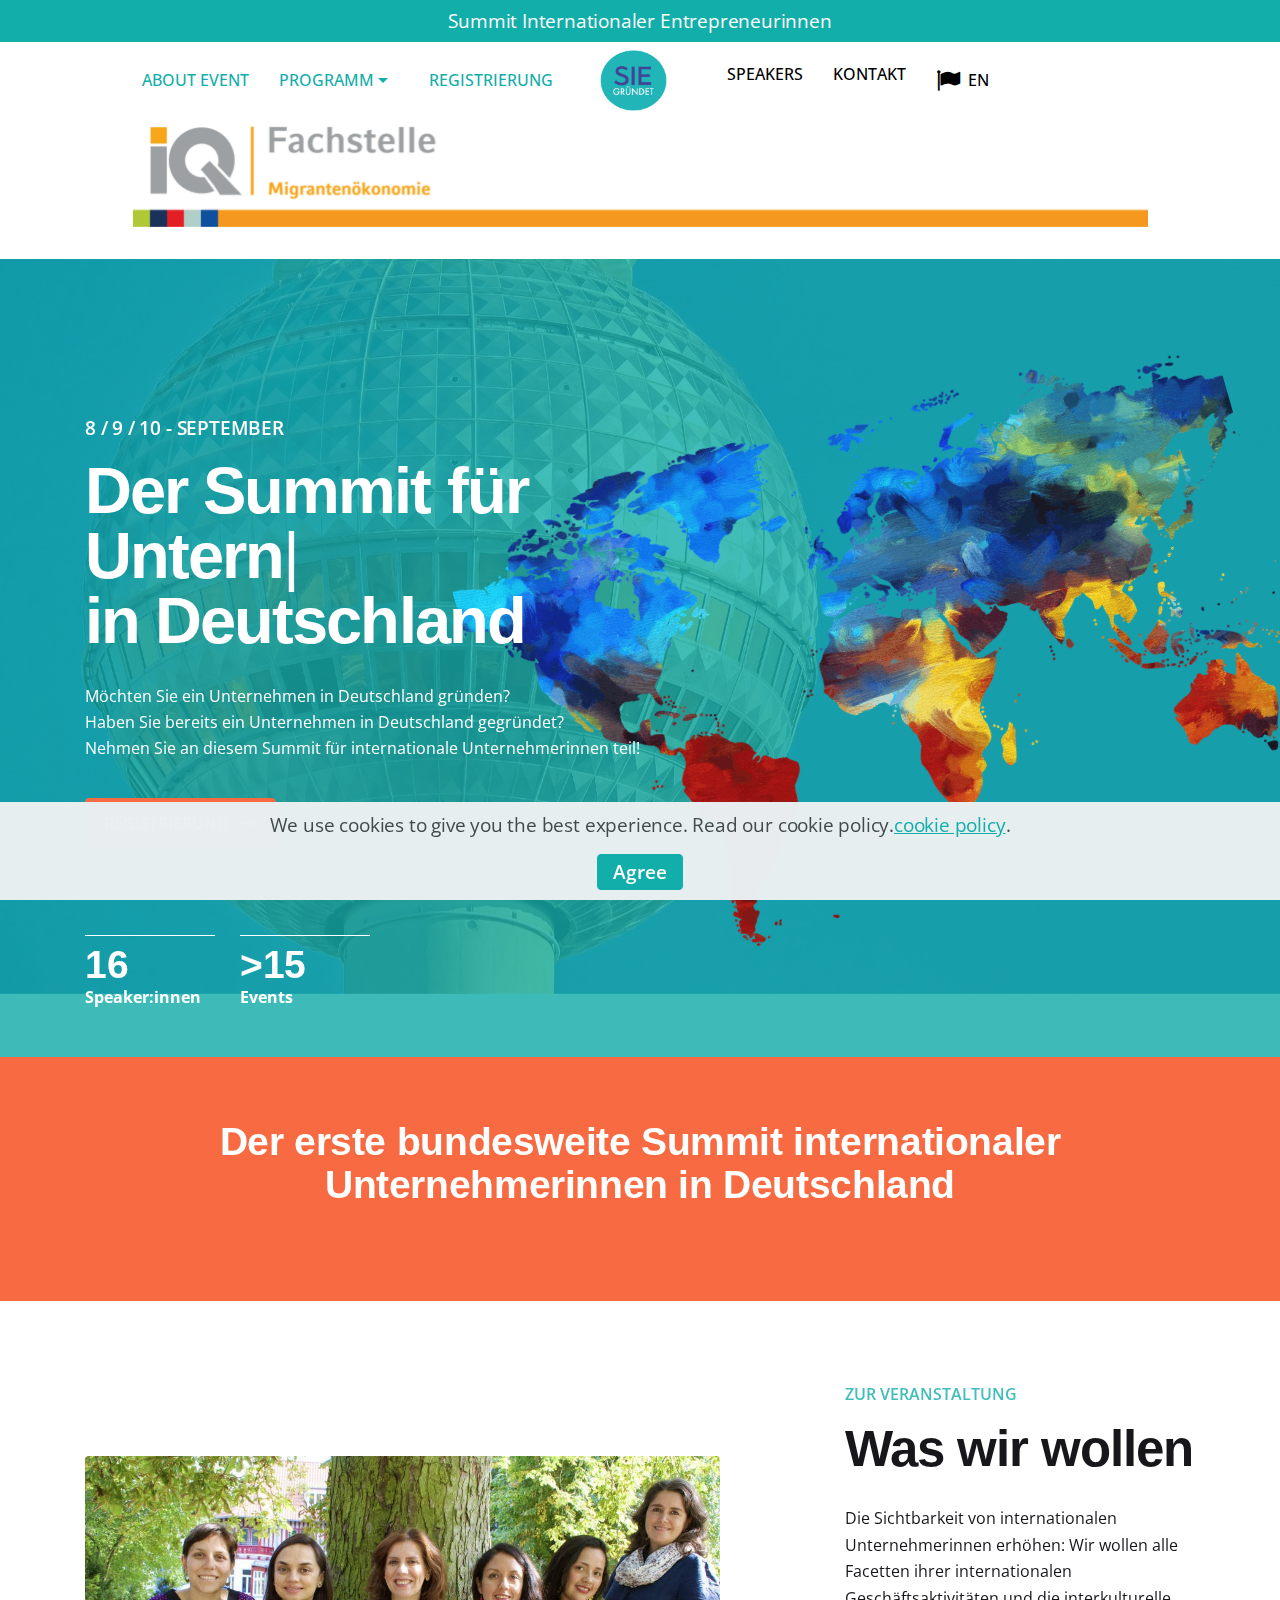
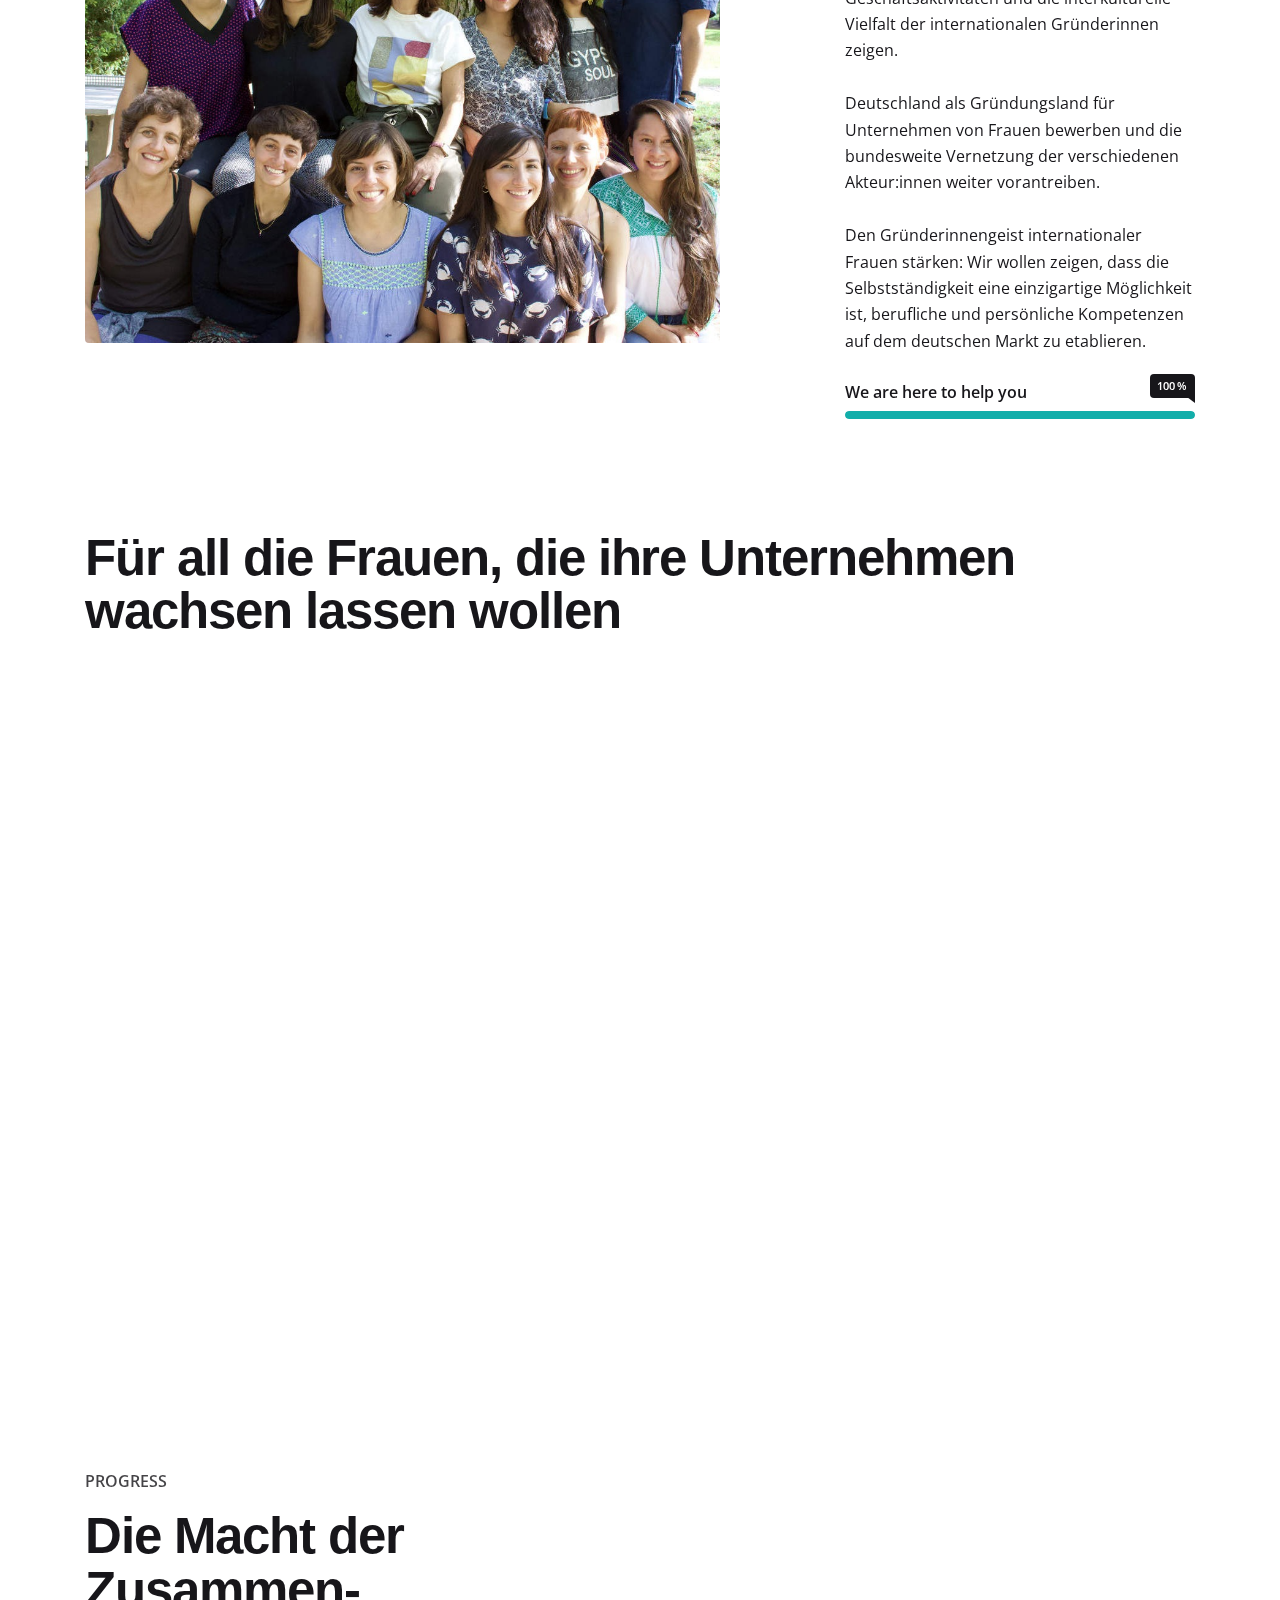
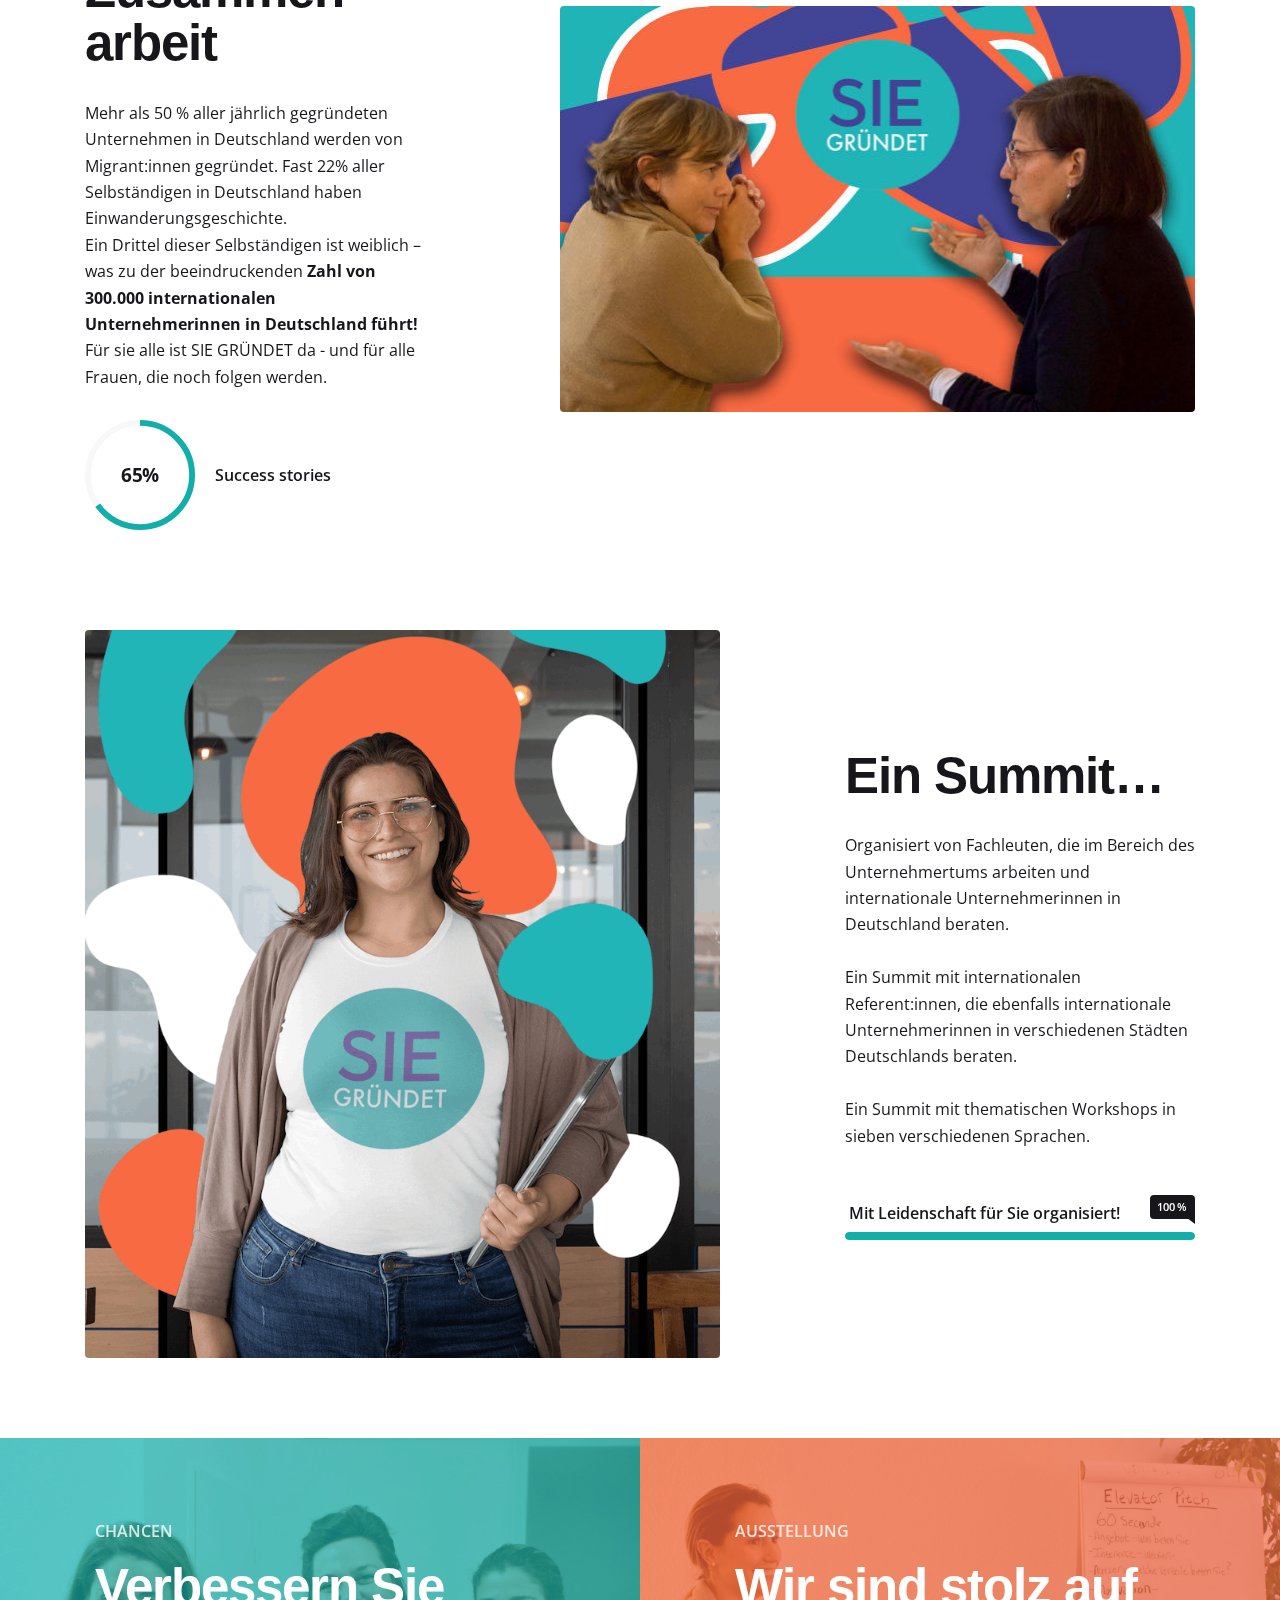
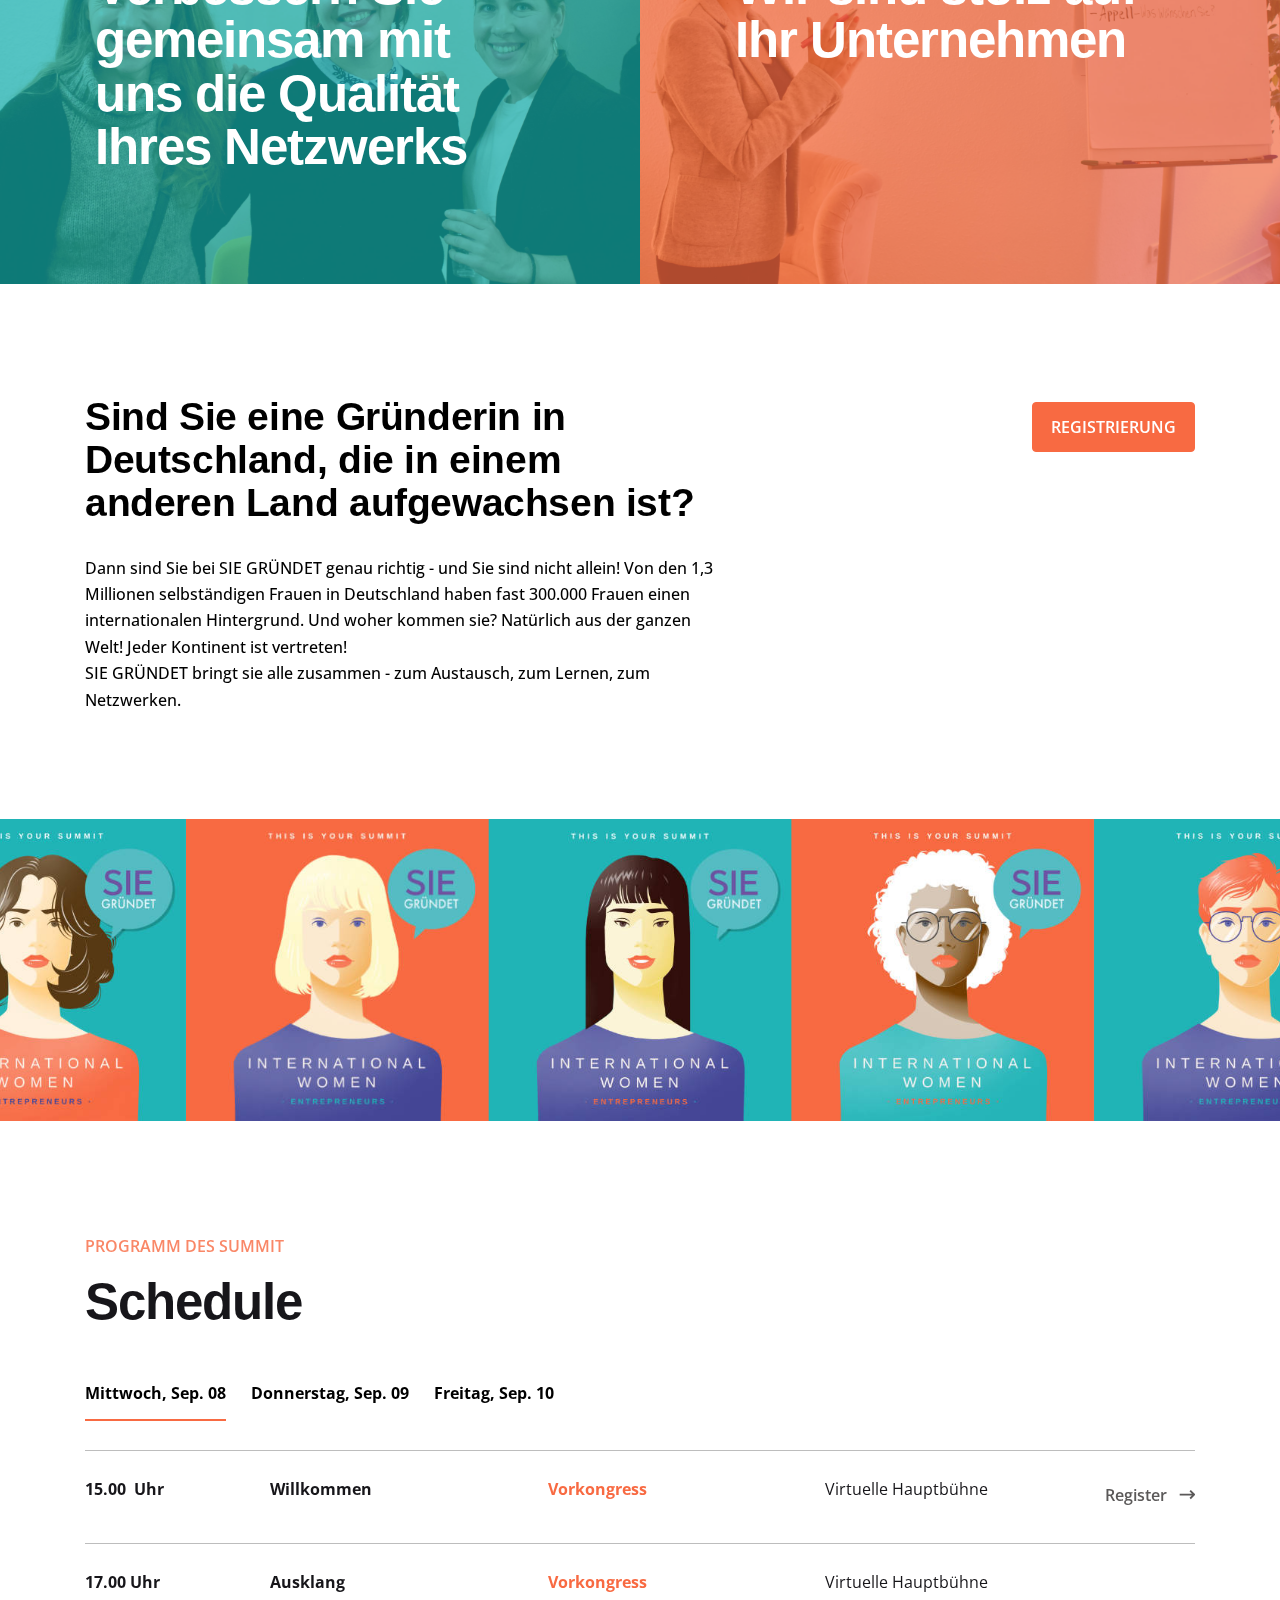
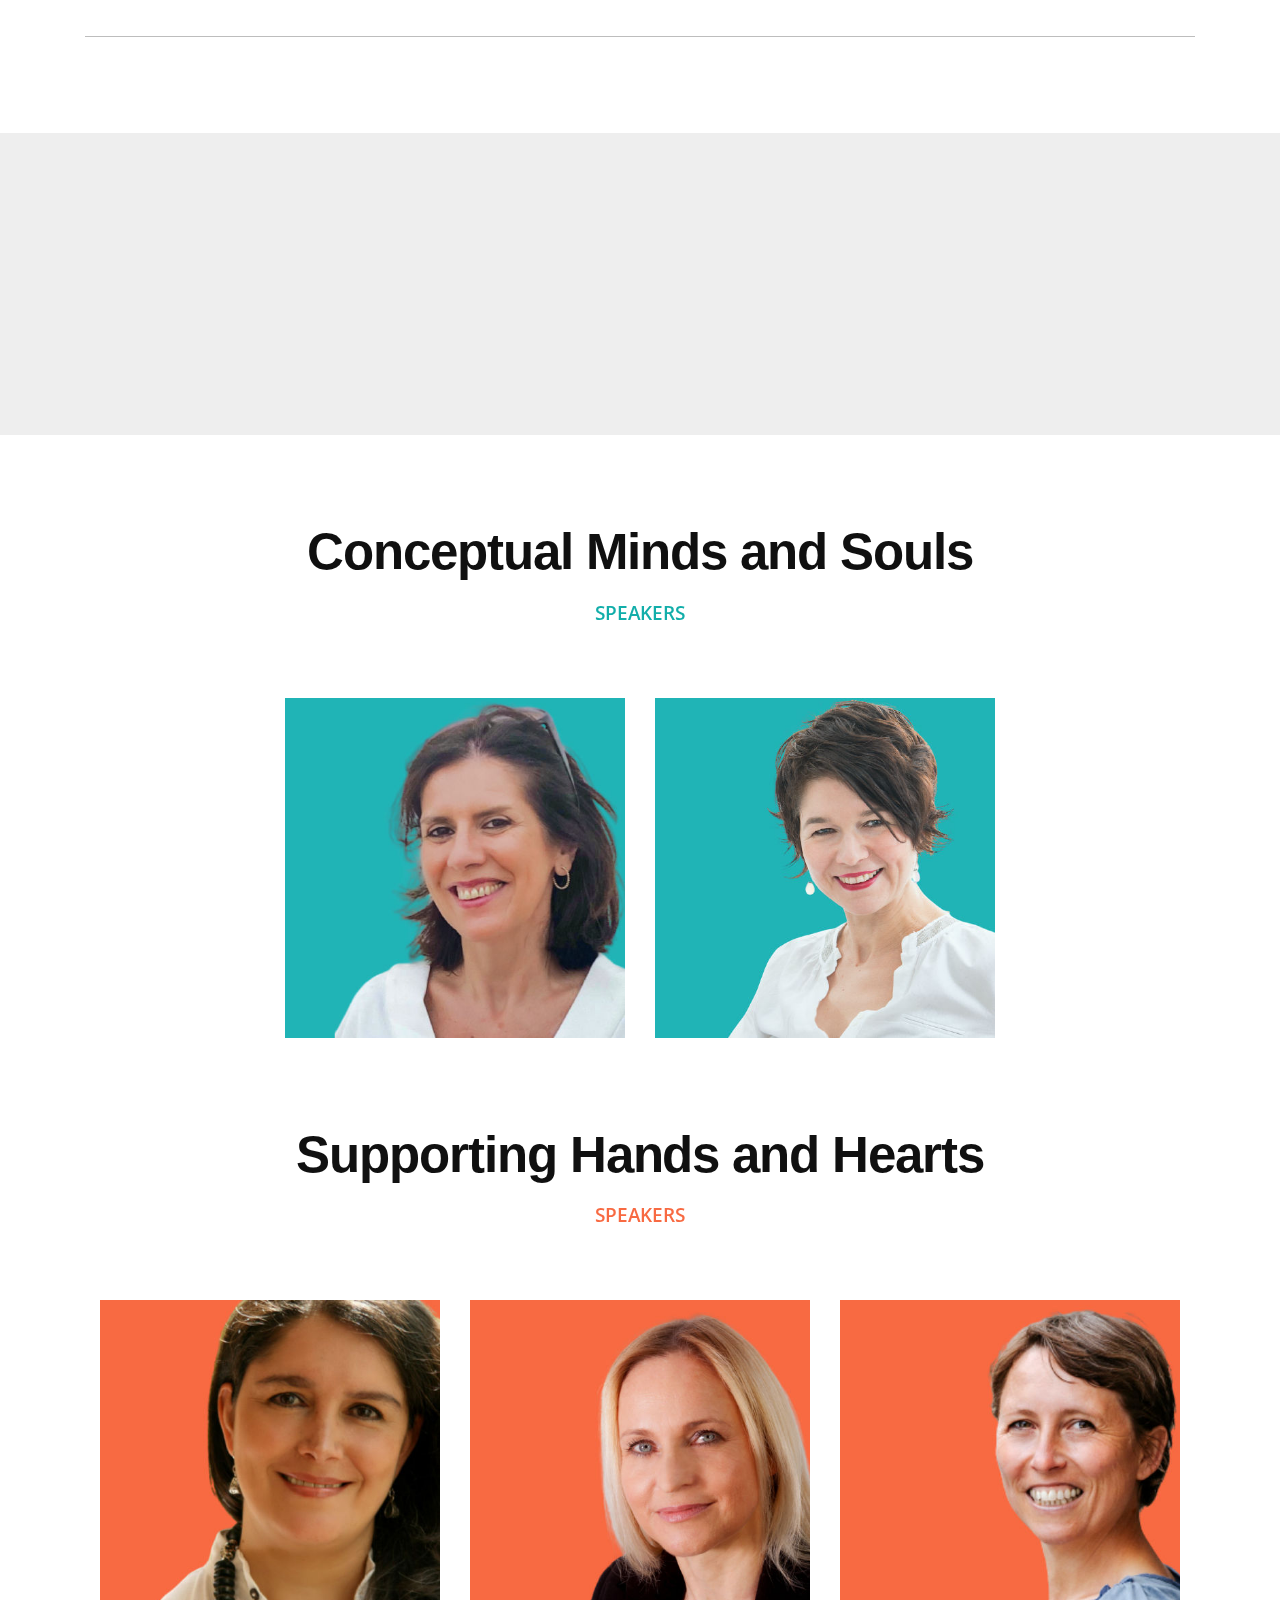
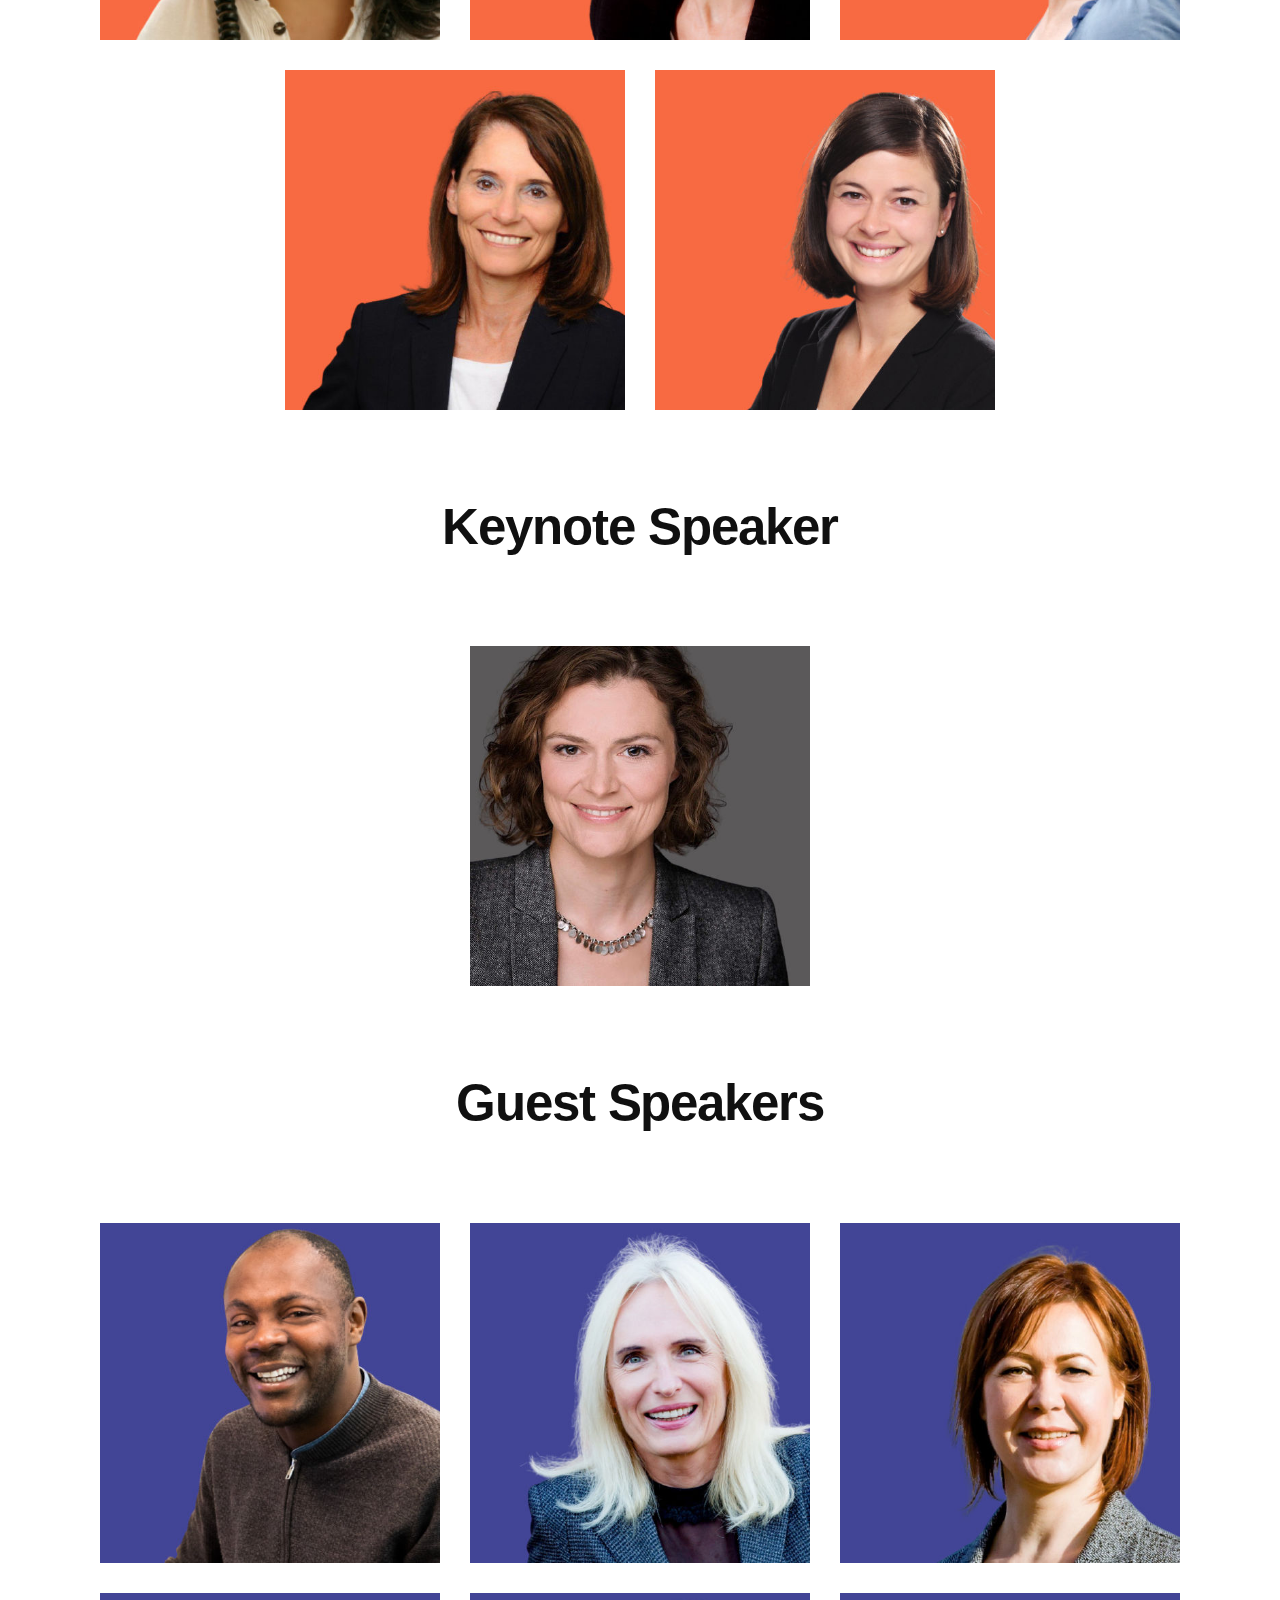
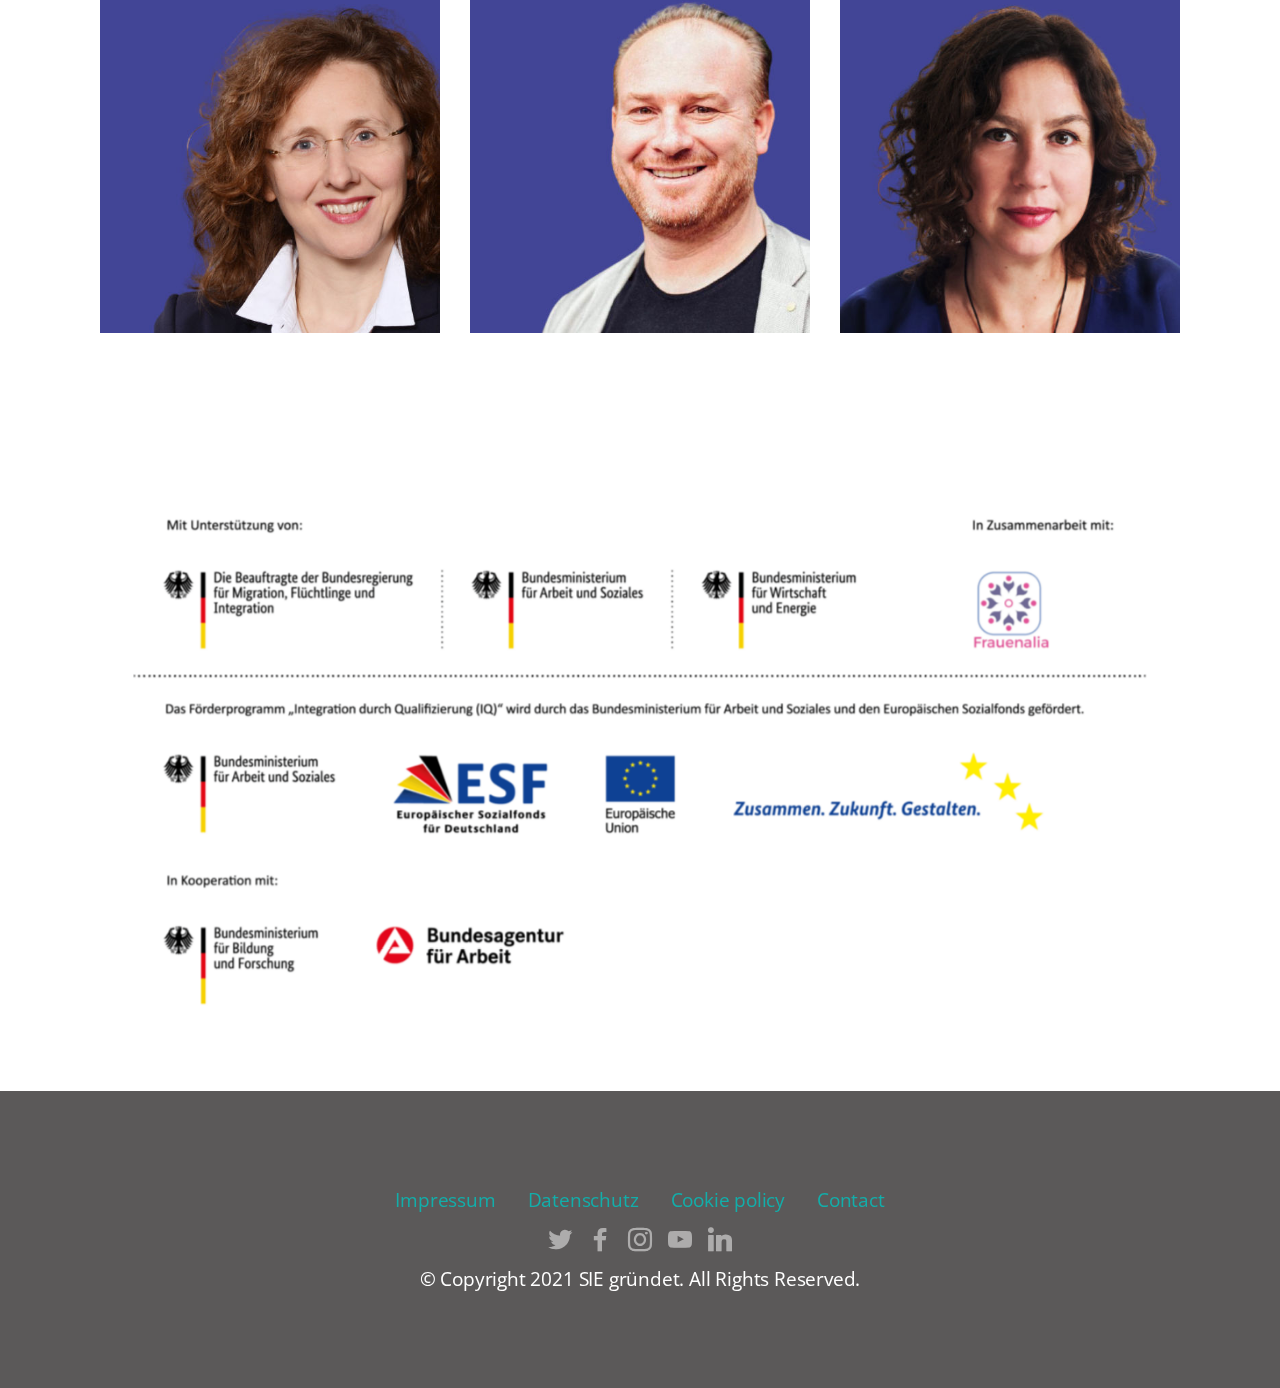
==== commit eb57167c: "E530 30.8" ====
--- a/de/index.html
+++ b/de/index.html
@@ -114,7 +114,7 @@
         
         <div class="row justify-content-center">
             <div class="col-12 col-md-11">
-                <div class="carousel slide" id="sHzLIZbWZQ" data-interval="NaN">
+                <div class="carousel slide" id="sHzMe9PJCr" data-interval="NaN">
                
                     <div class="carousel-inner">
                         <div class="carousel-item slider-image item active">
@@ -127,7 +127,7 @@
                         
                     </div>
                     
-                    <a class="carousel-control carousel-control-next" role="button" data-slide="next" href="#sHzLIZbWZQ">
+                    <a class="carousel-control carousel-control-next" role="button" data-slide="next" href="#sHzMe9PJCr">
                        
                         <span class="sr-only">Next</span>
                     </a>
@@ -1340,7 +1340,7 @@
         
         <div class="row justify-content-center">
             <div class="col-12 col-md-11">
-                <div class="carousel slide" id="sHzLJsdraj" data-interval="NaN">
+                <div class="carousel slide" id="sHzMerFrrs" data-interval="NaN">
                
                     <div class="carousel-inner">
                         <div class="carousel-item slider-image item active">
@@ -1353,7 +1353,7 @@
                         
                     </div>
                     
-                    <a class="carousel-control carousel-control-next" role="button" data-slide="next" href="#sHzLJsdraj">
+                    <a class="carousel-control carousel-control-next" role="button" data-slide="next" href="#sHzMerFrrs">
                        
                         <span class="sr-only">Next</span>
                     </a>
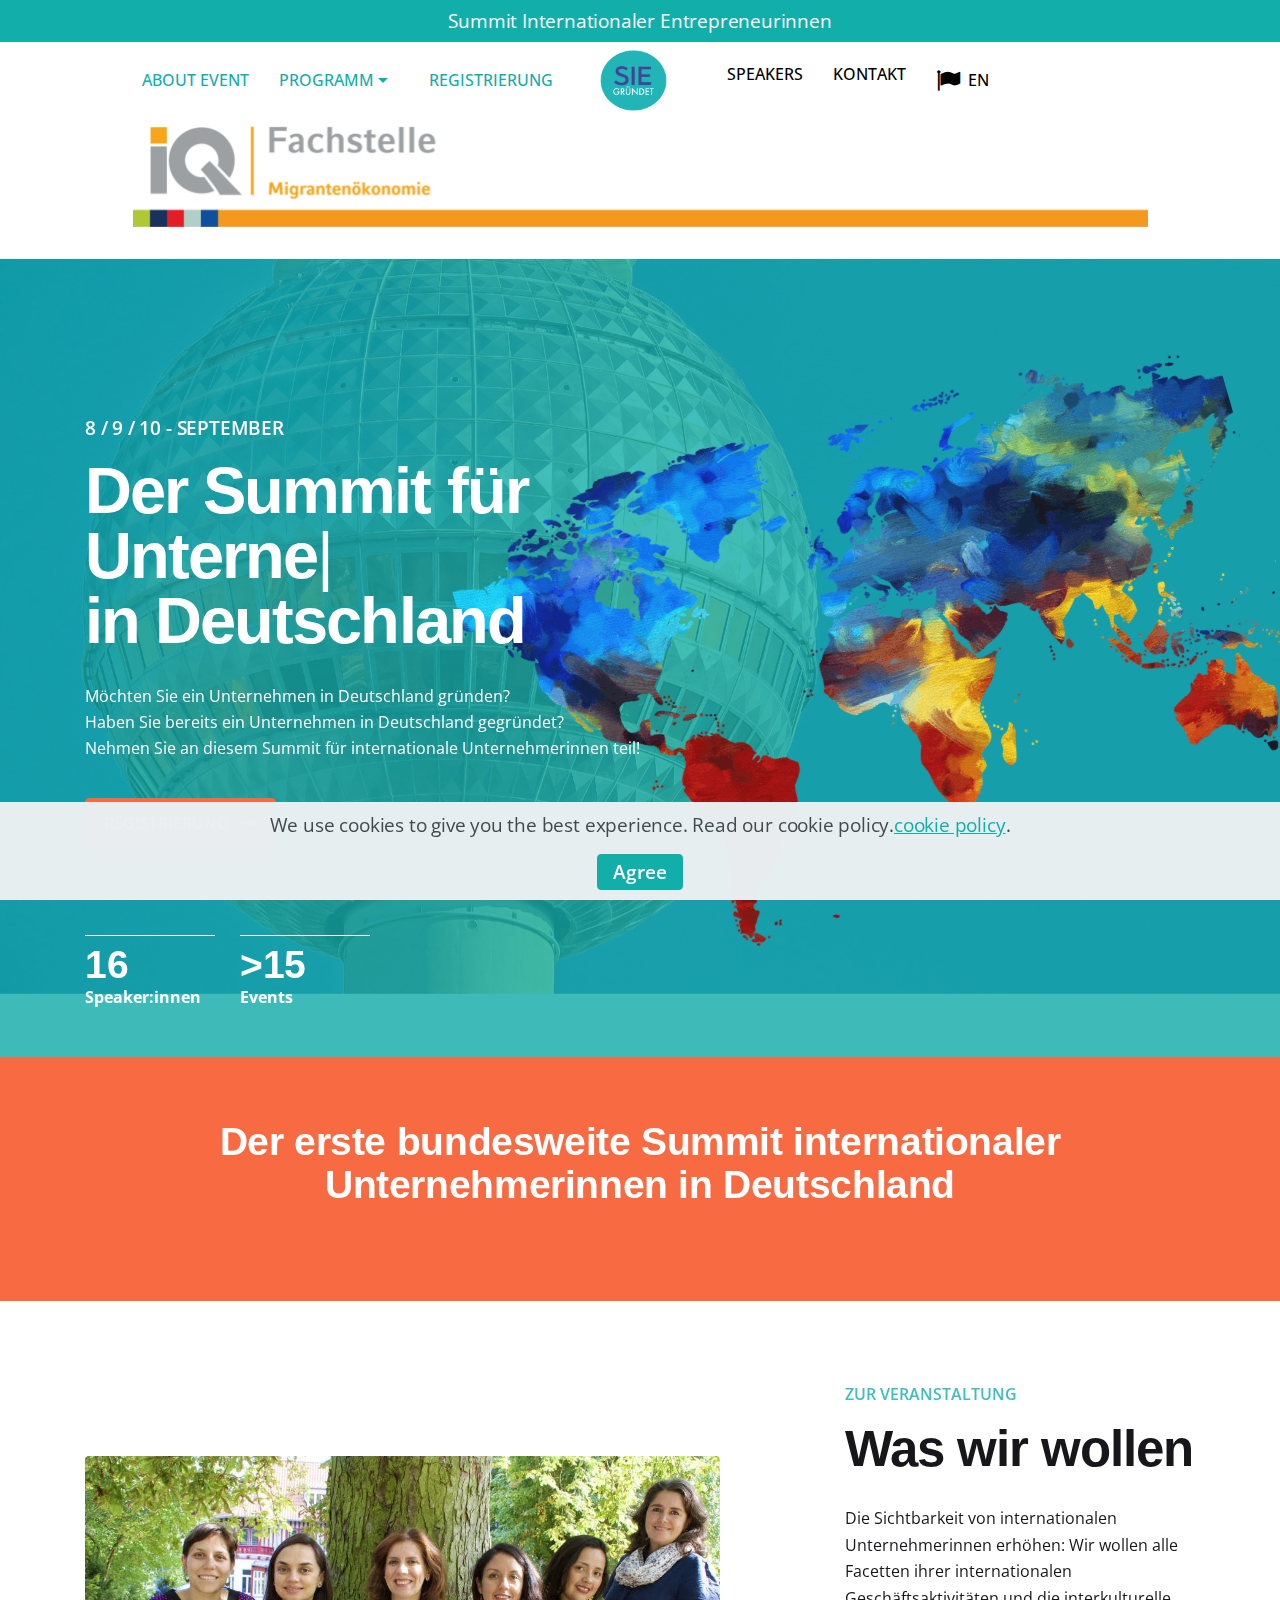
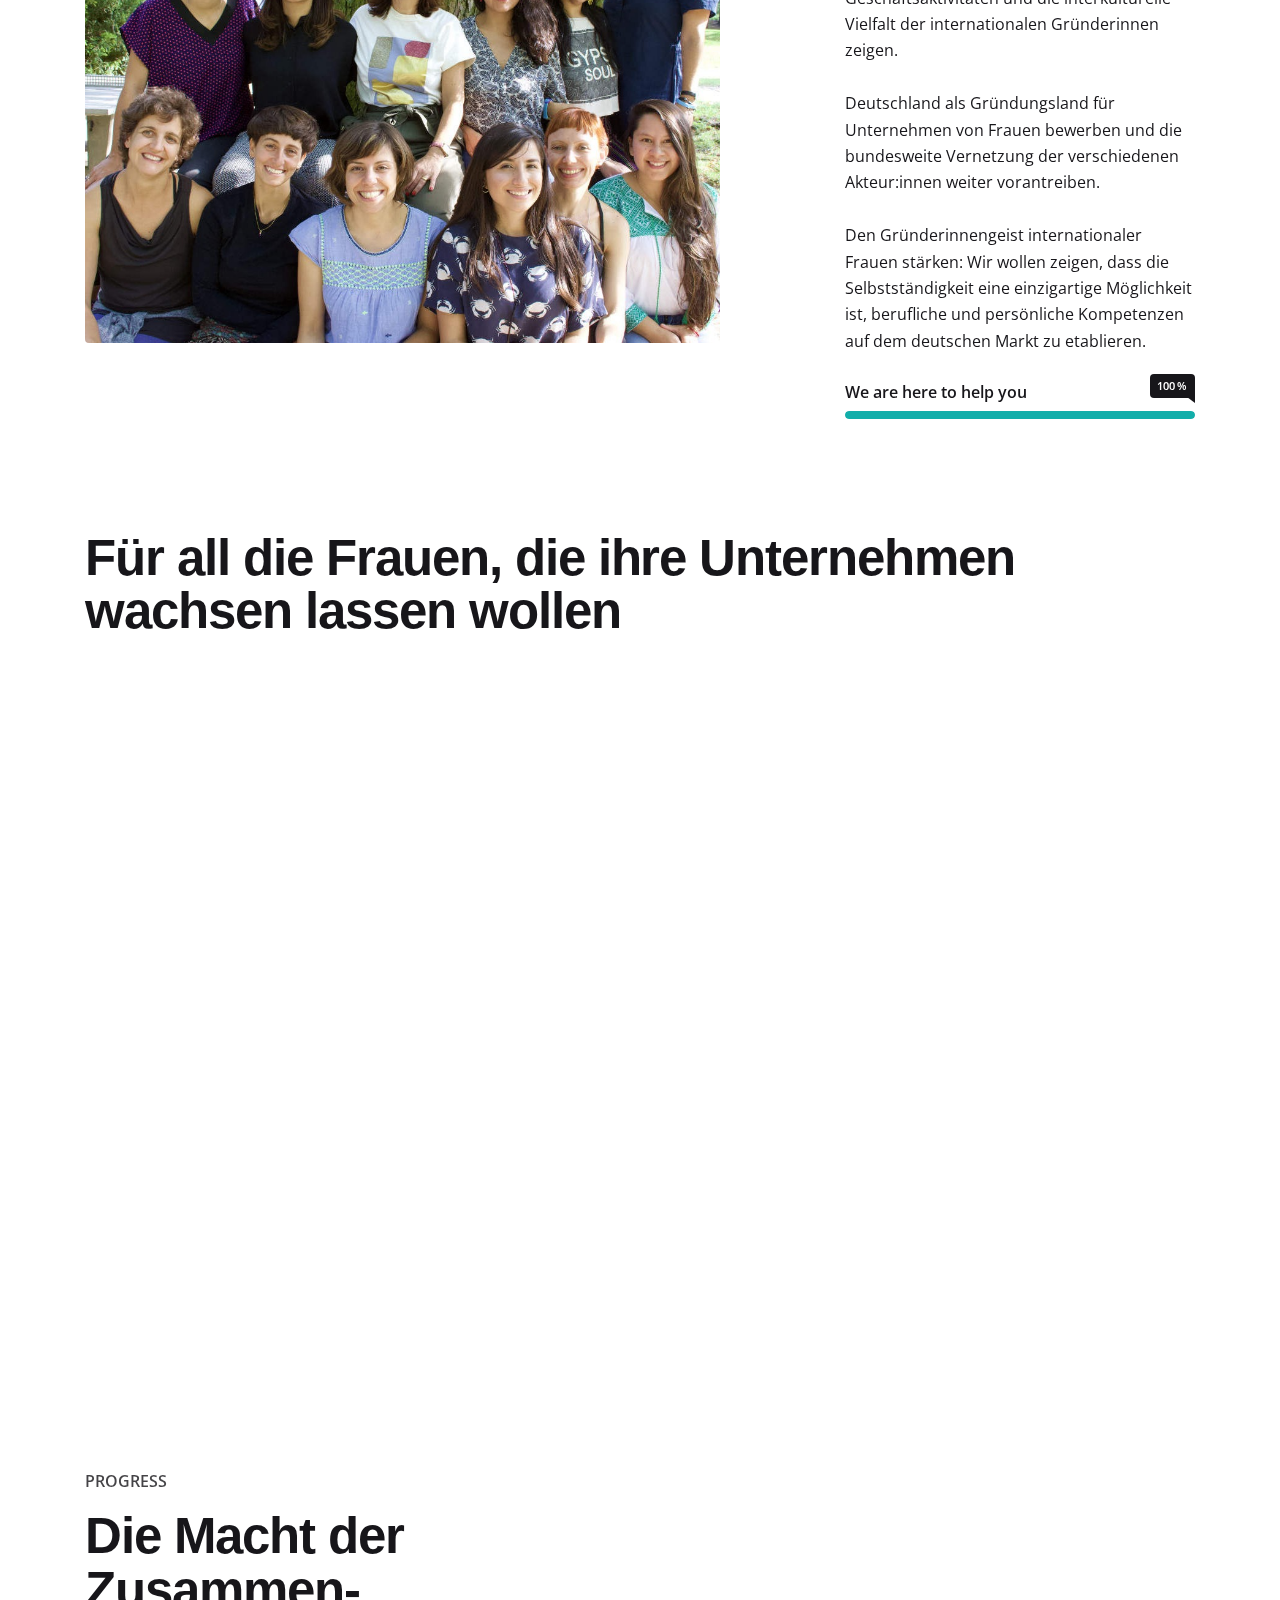
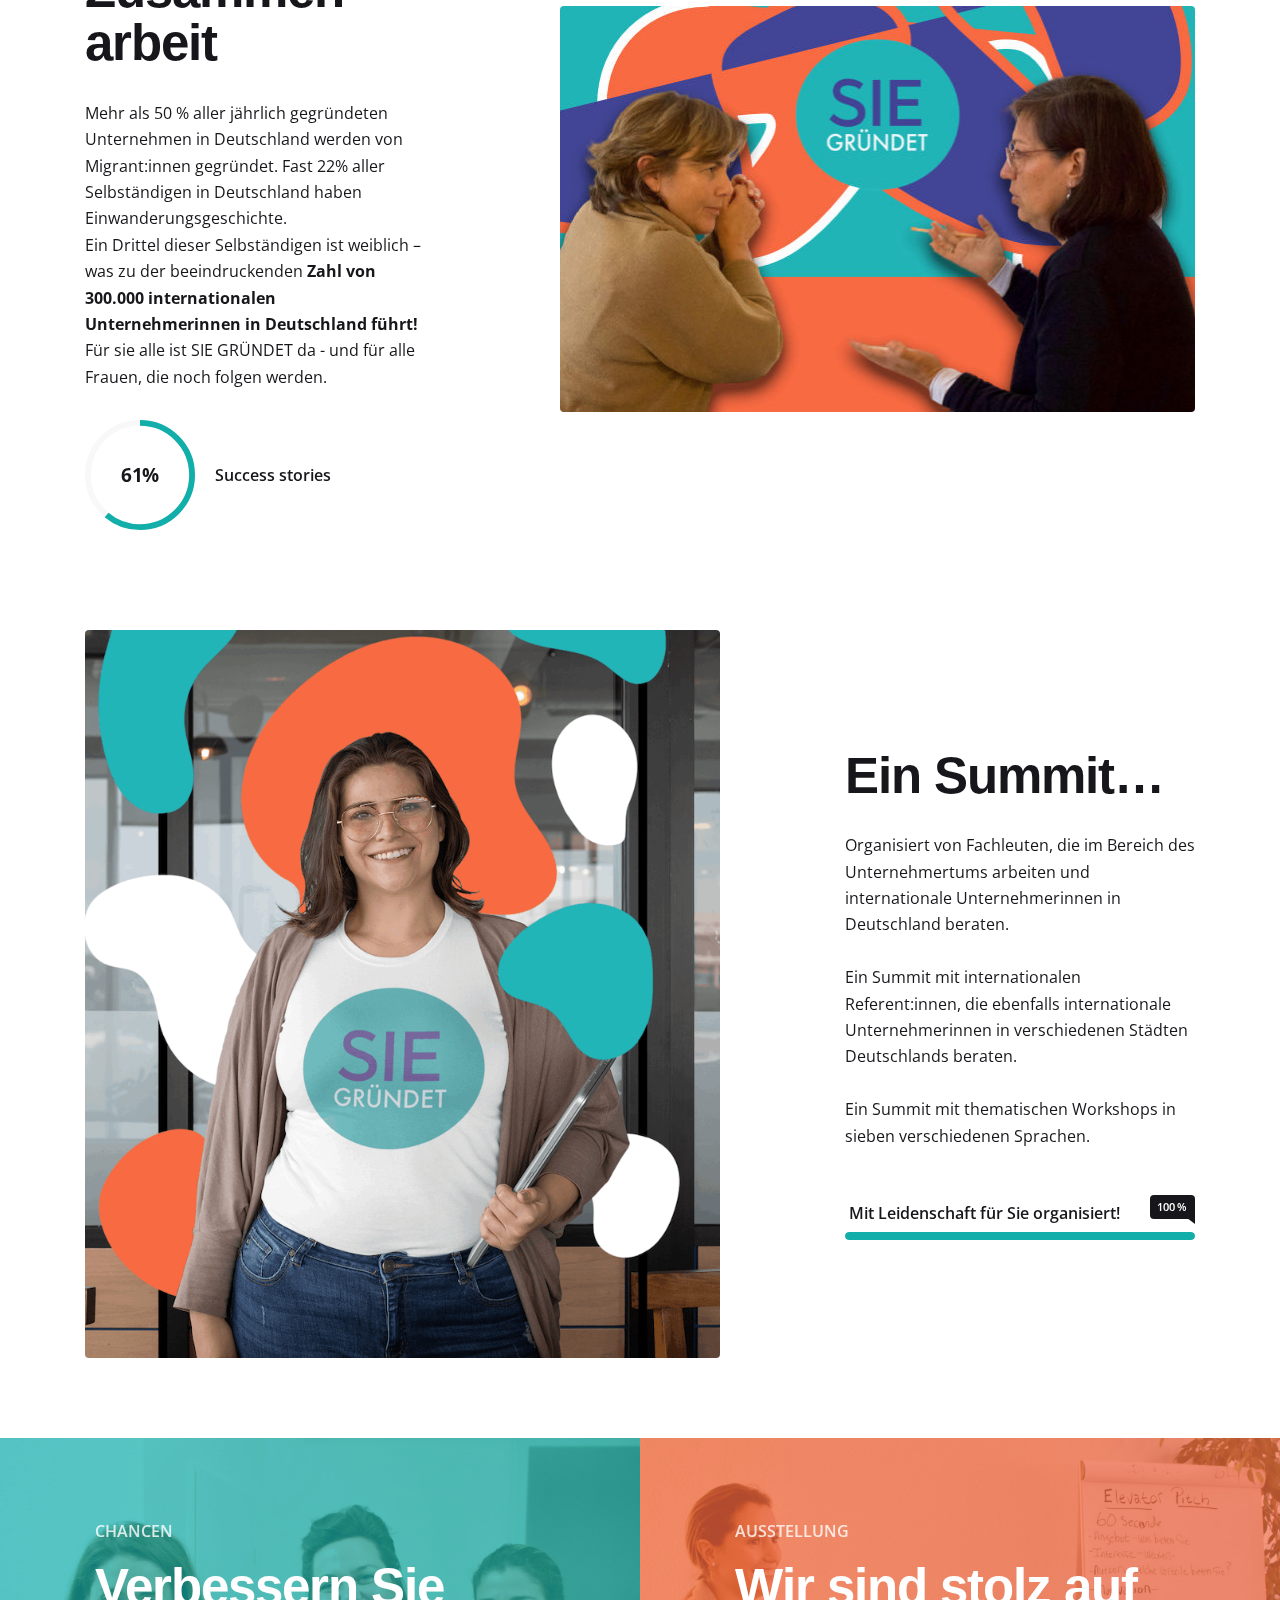
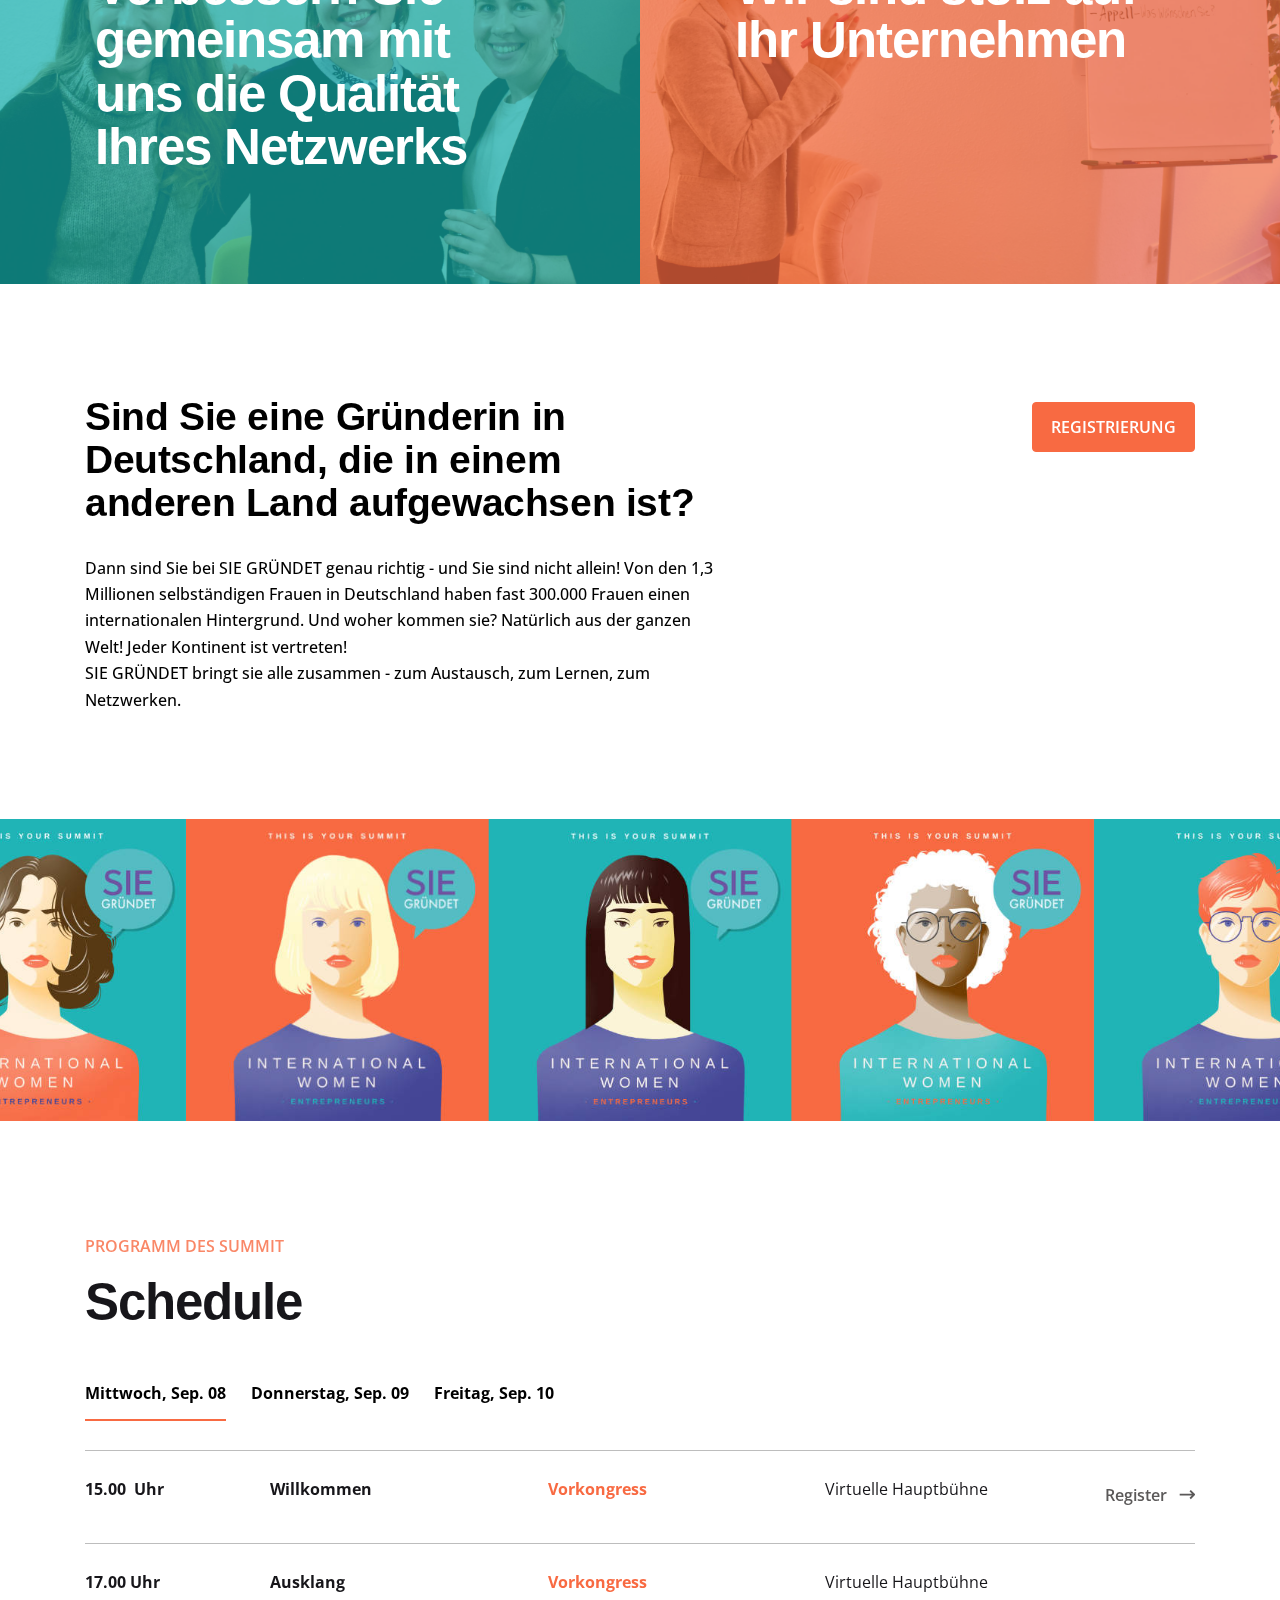
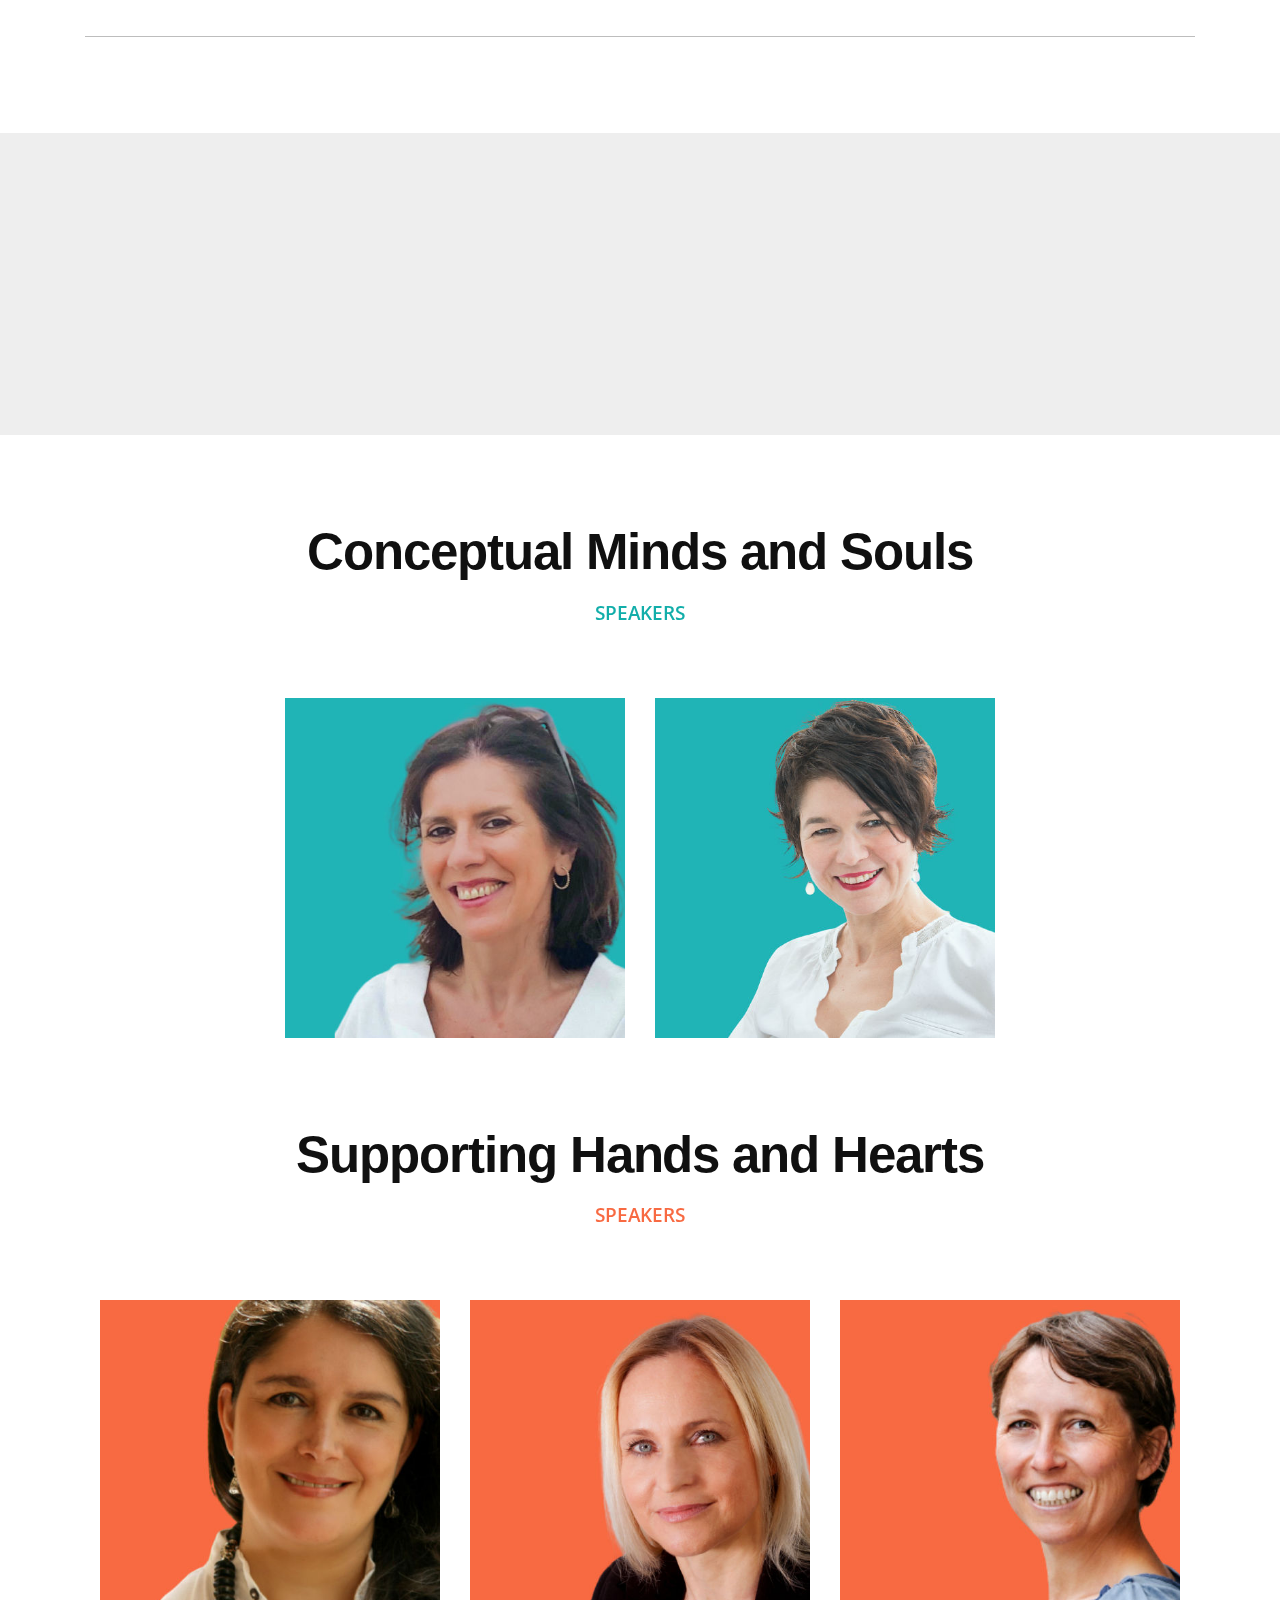
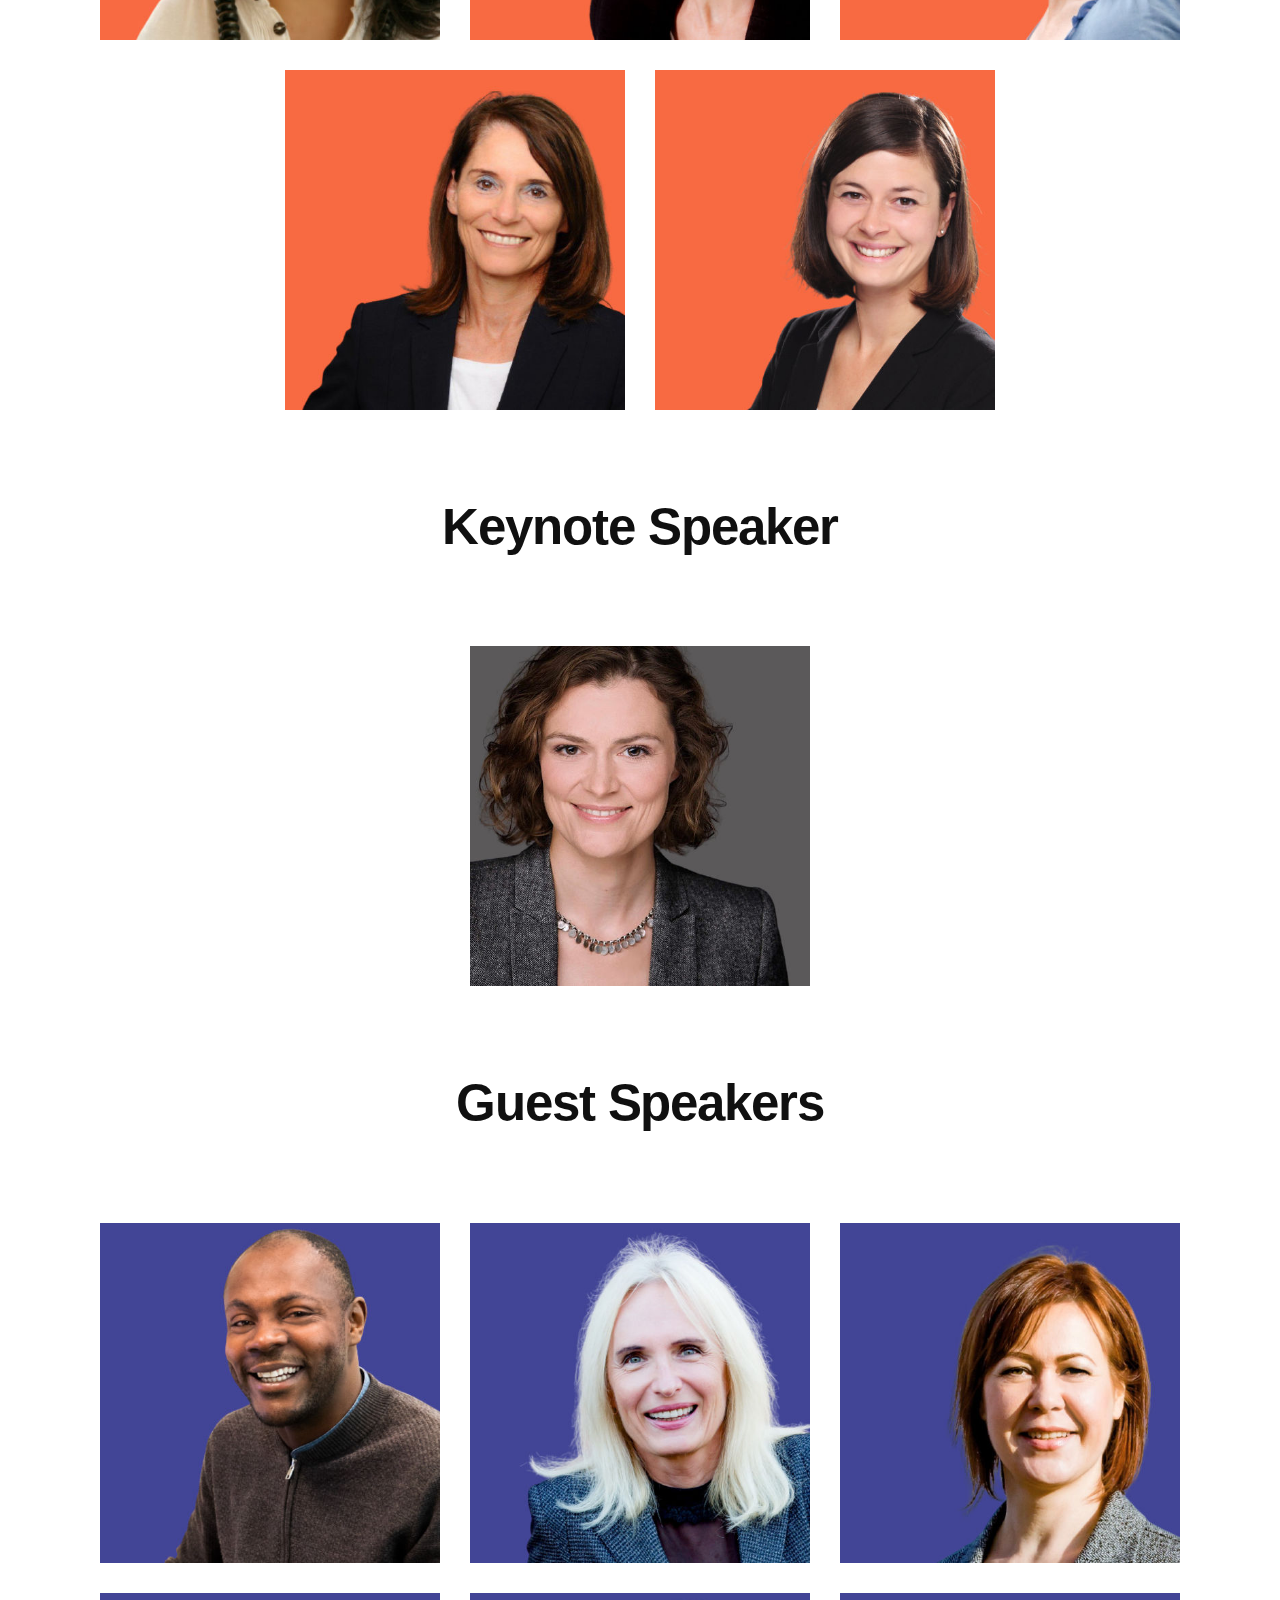
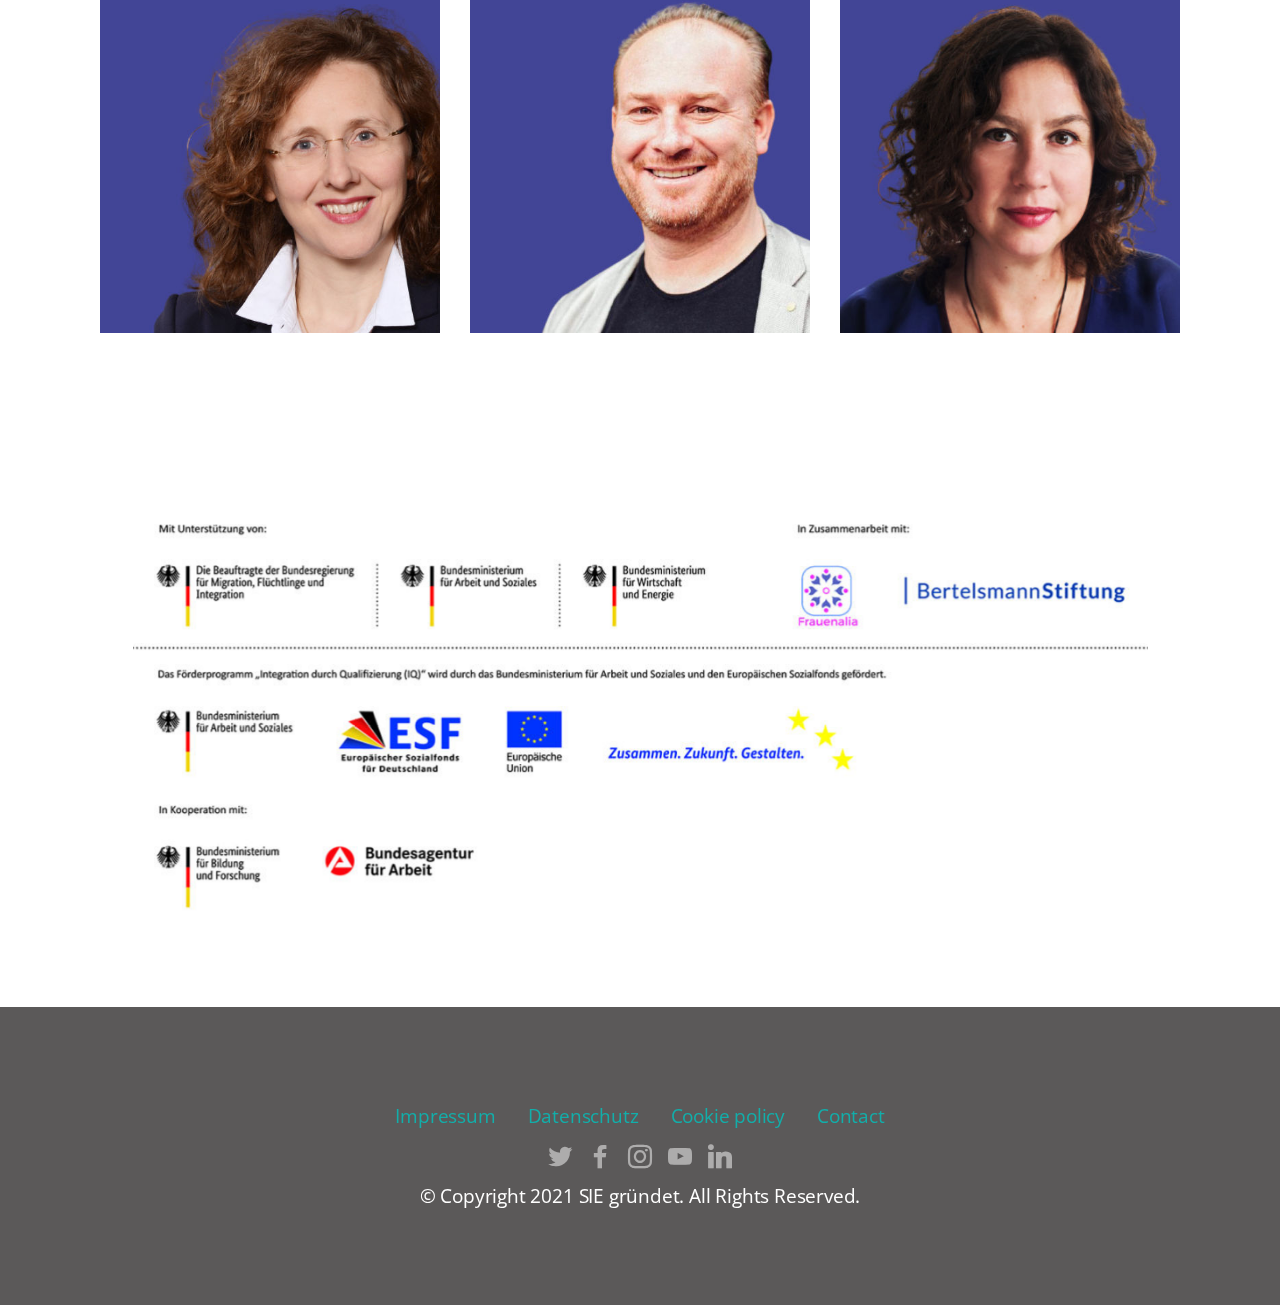
==== commit 184cd61d: "E530 3.9" ====
--- a/de/index.html
+++ b/de/index.html
@@ -114,7 +114,7 @@
         
         <div class="row justify-content-center">
             <div class="col-12 col-md-11">
-                <div class="carousel slide" id="sHzMe9PJCr" data-interval="NaN">
+                <div class="carousel slide" id="sHWJqeK5fV" data-interval="NaN">
                
                     <div class="carousel-inner">
                         <div class="carousel-item slider-image item active">
@@ -127,7 +127,7 @@
                         
                     </div>
                     
-                    <a class="carousel-control carousel-control-next" role="button" data-slide="next" href="#sHzMe9PJCr">
+                    <a class="carousel-control carousel-control-next" role="button" data-slide="next" href="#sHWJqeK5fV">
                        
                         <span class="sr-only">Next</span>
                     </a>
@@ -1340,12 +1340,12 @@
         
         <div class="row justify-content-center">
             <div class="col-12 col-md-11">
-                <div class="carousel slide" id="sHzMerFrrs" data-interval="NaN">
+                <div class="carousel slide" id="sHWJqxRIk7" data-interval="NaN">
                
                     <div class="carousel-inner">
                         <div class="carousel-item slider-image item active">
                             <div class="item-wrapper">
-                                <img class="d-block w-100" src="assets/images/logos-sie-gruendetheader-3-1270x870.png">
+                                <img class="d-block w-100" src="assets/images/logos-sie-gruendet-footer-1157x484.jpg">
                                 
                             </div>
                         </div>
@@ -1353,7 +1353,7 @@
                         
                     </div>
                     
-                    <a class="carousel-control carousel-control-next" role="button" data-slide="next" href="#sHzMerFrrs">
+                    <a class="carousel-control carousel-control-next" role="button" data-slide="next" href="#sHWJqxRIk7">
                        
                         <span class="sr-only">Next</span>
                     </a>
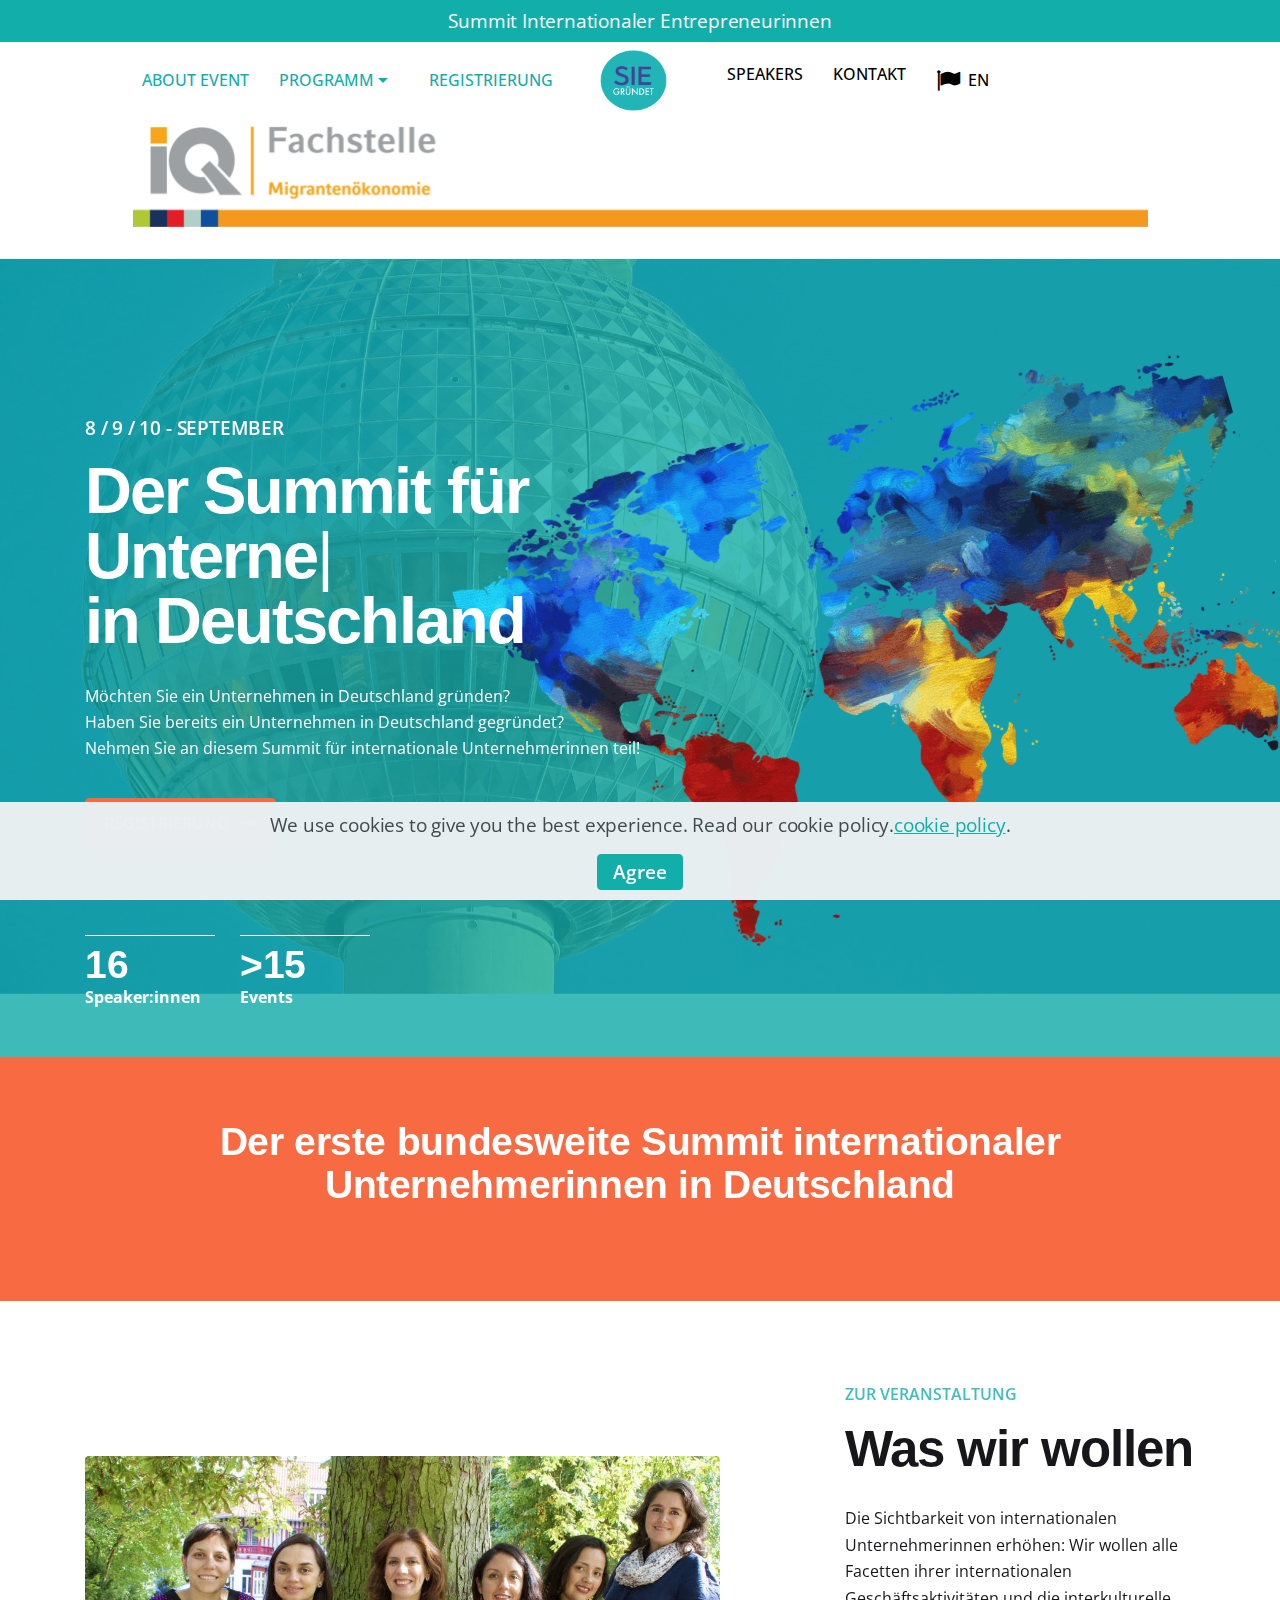
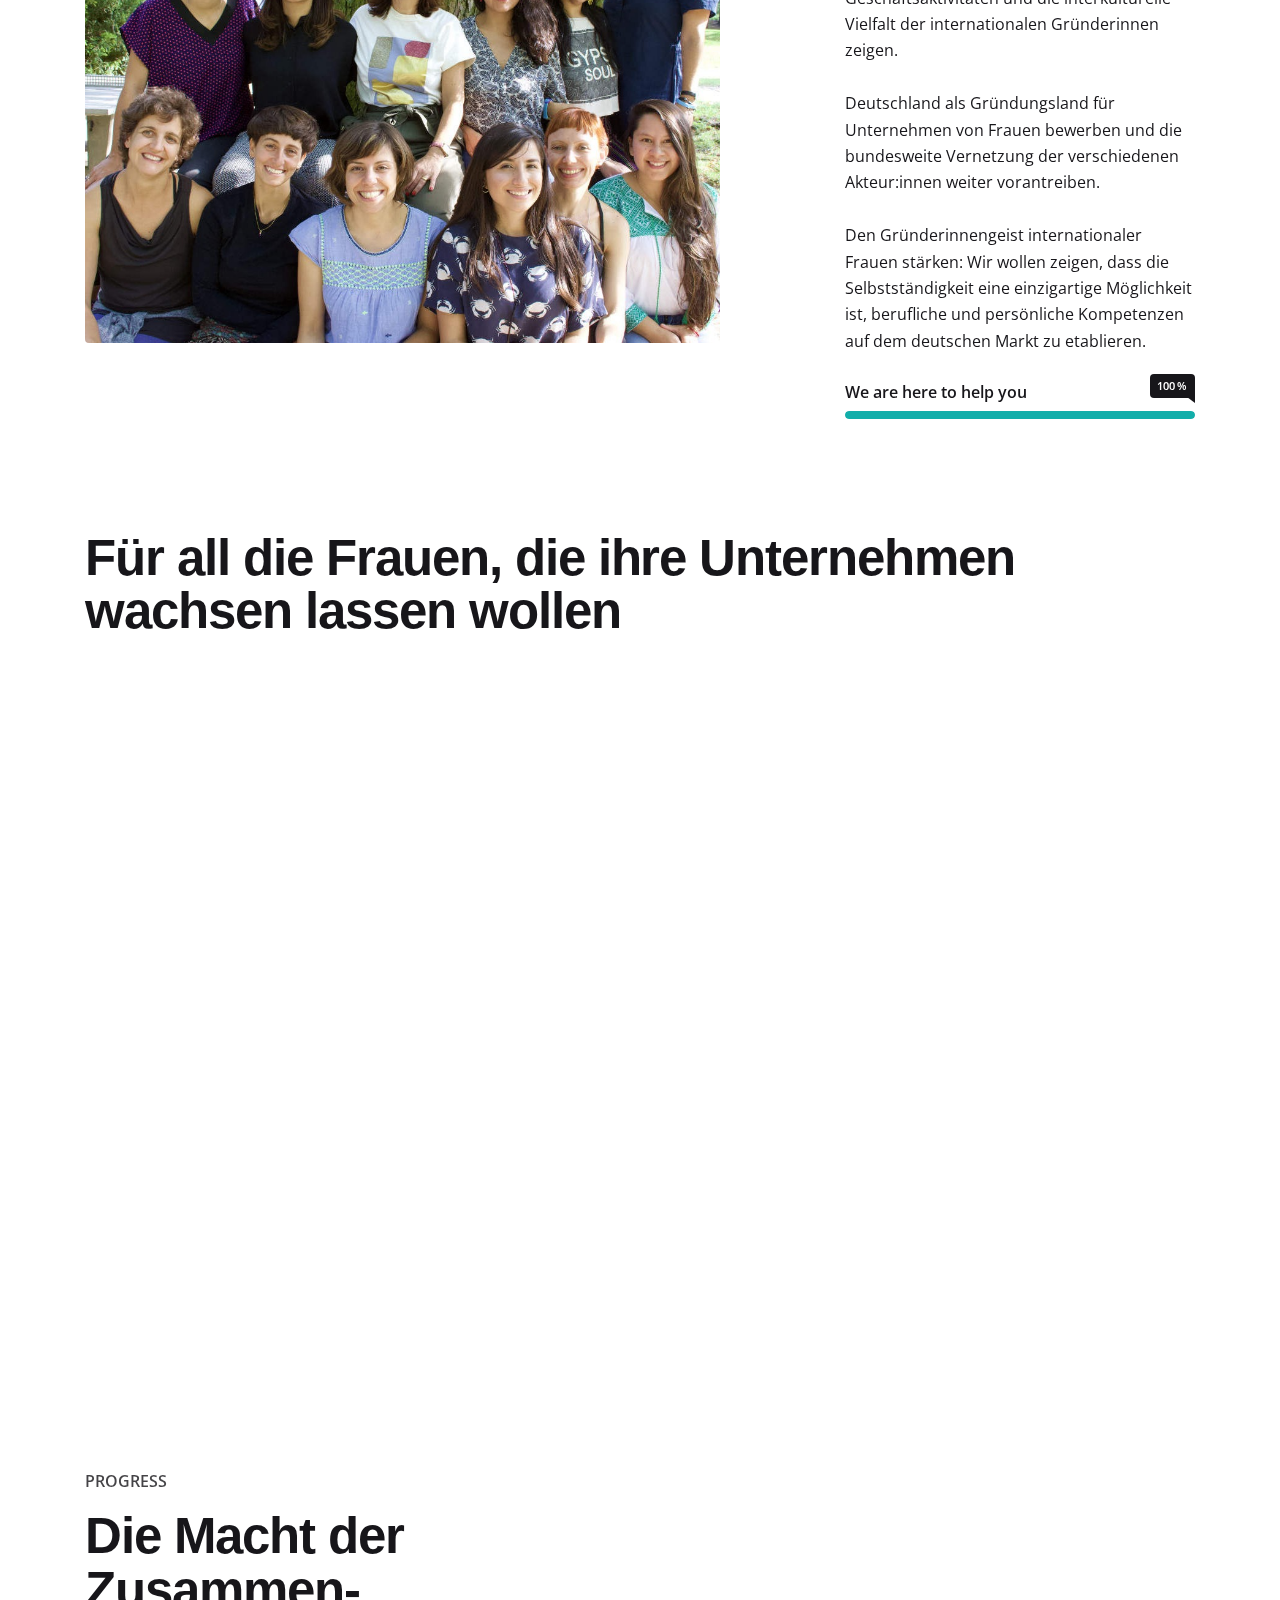
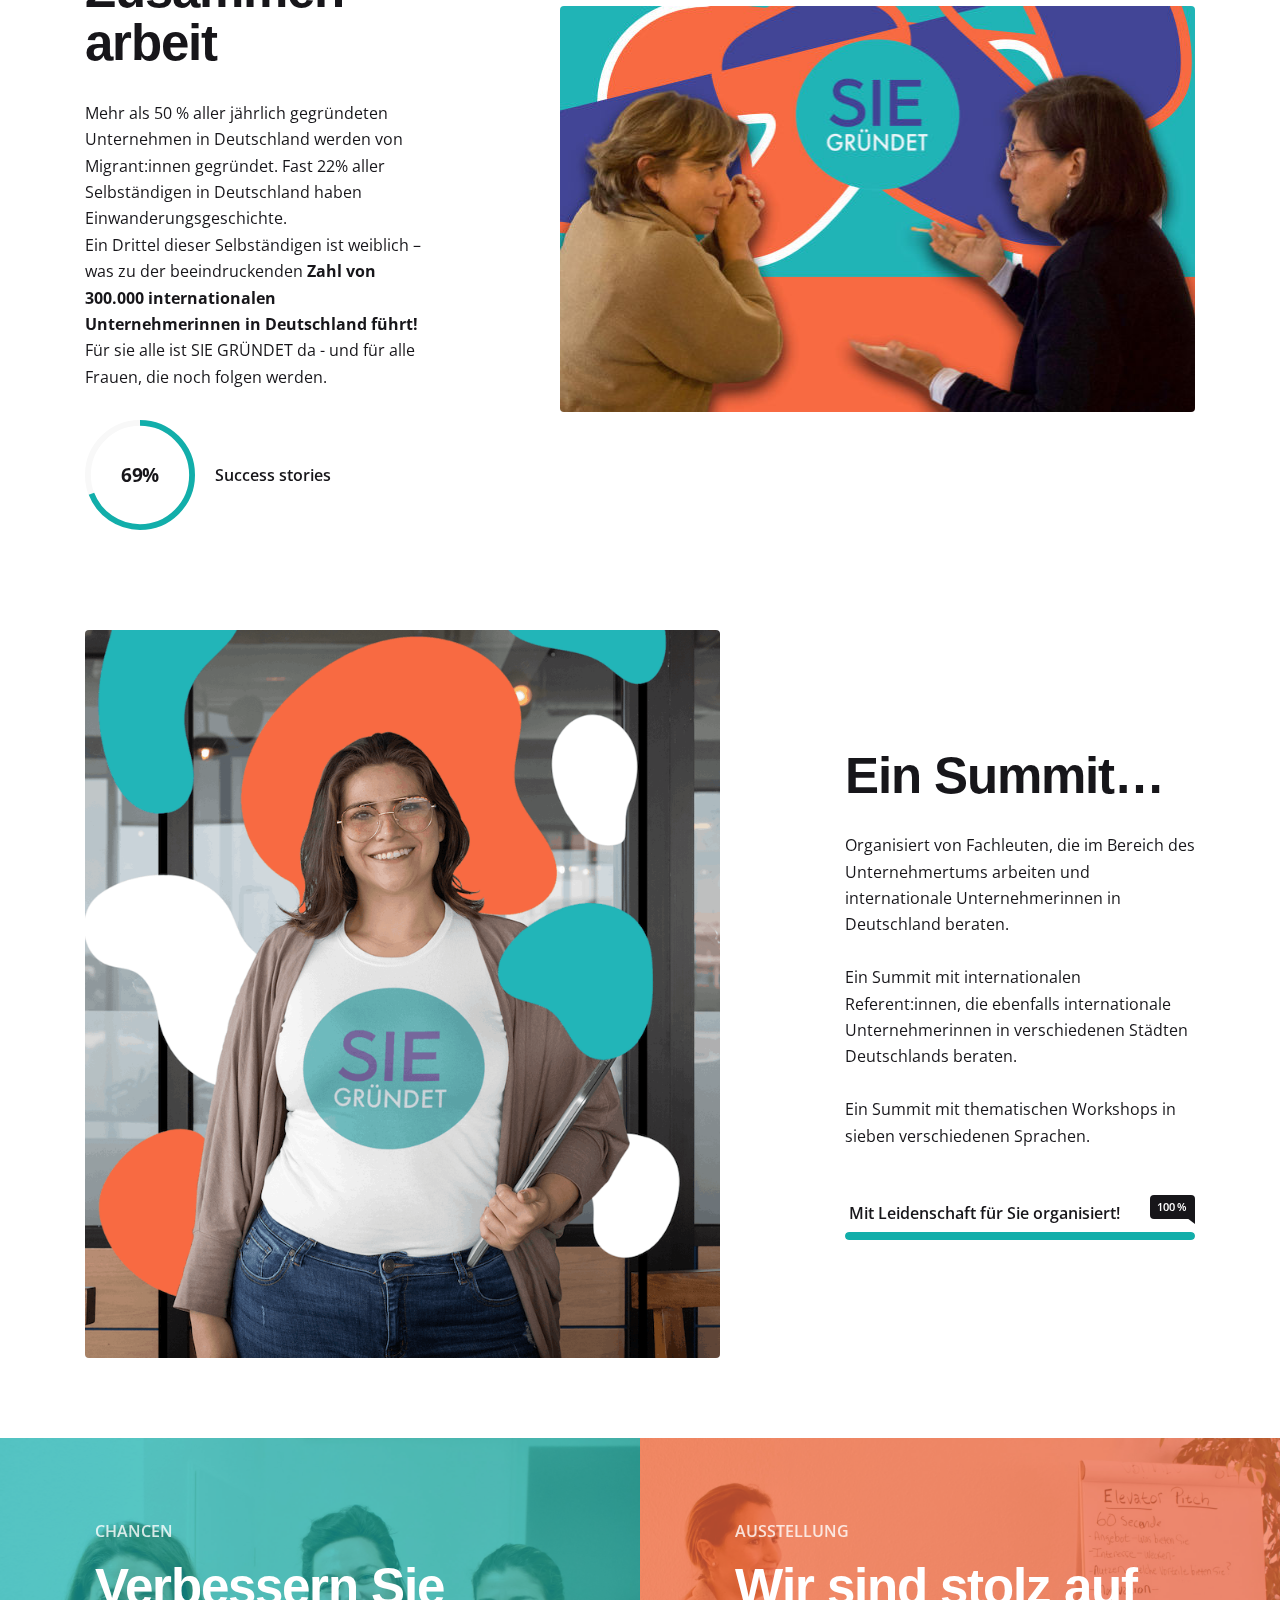
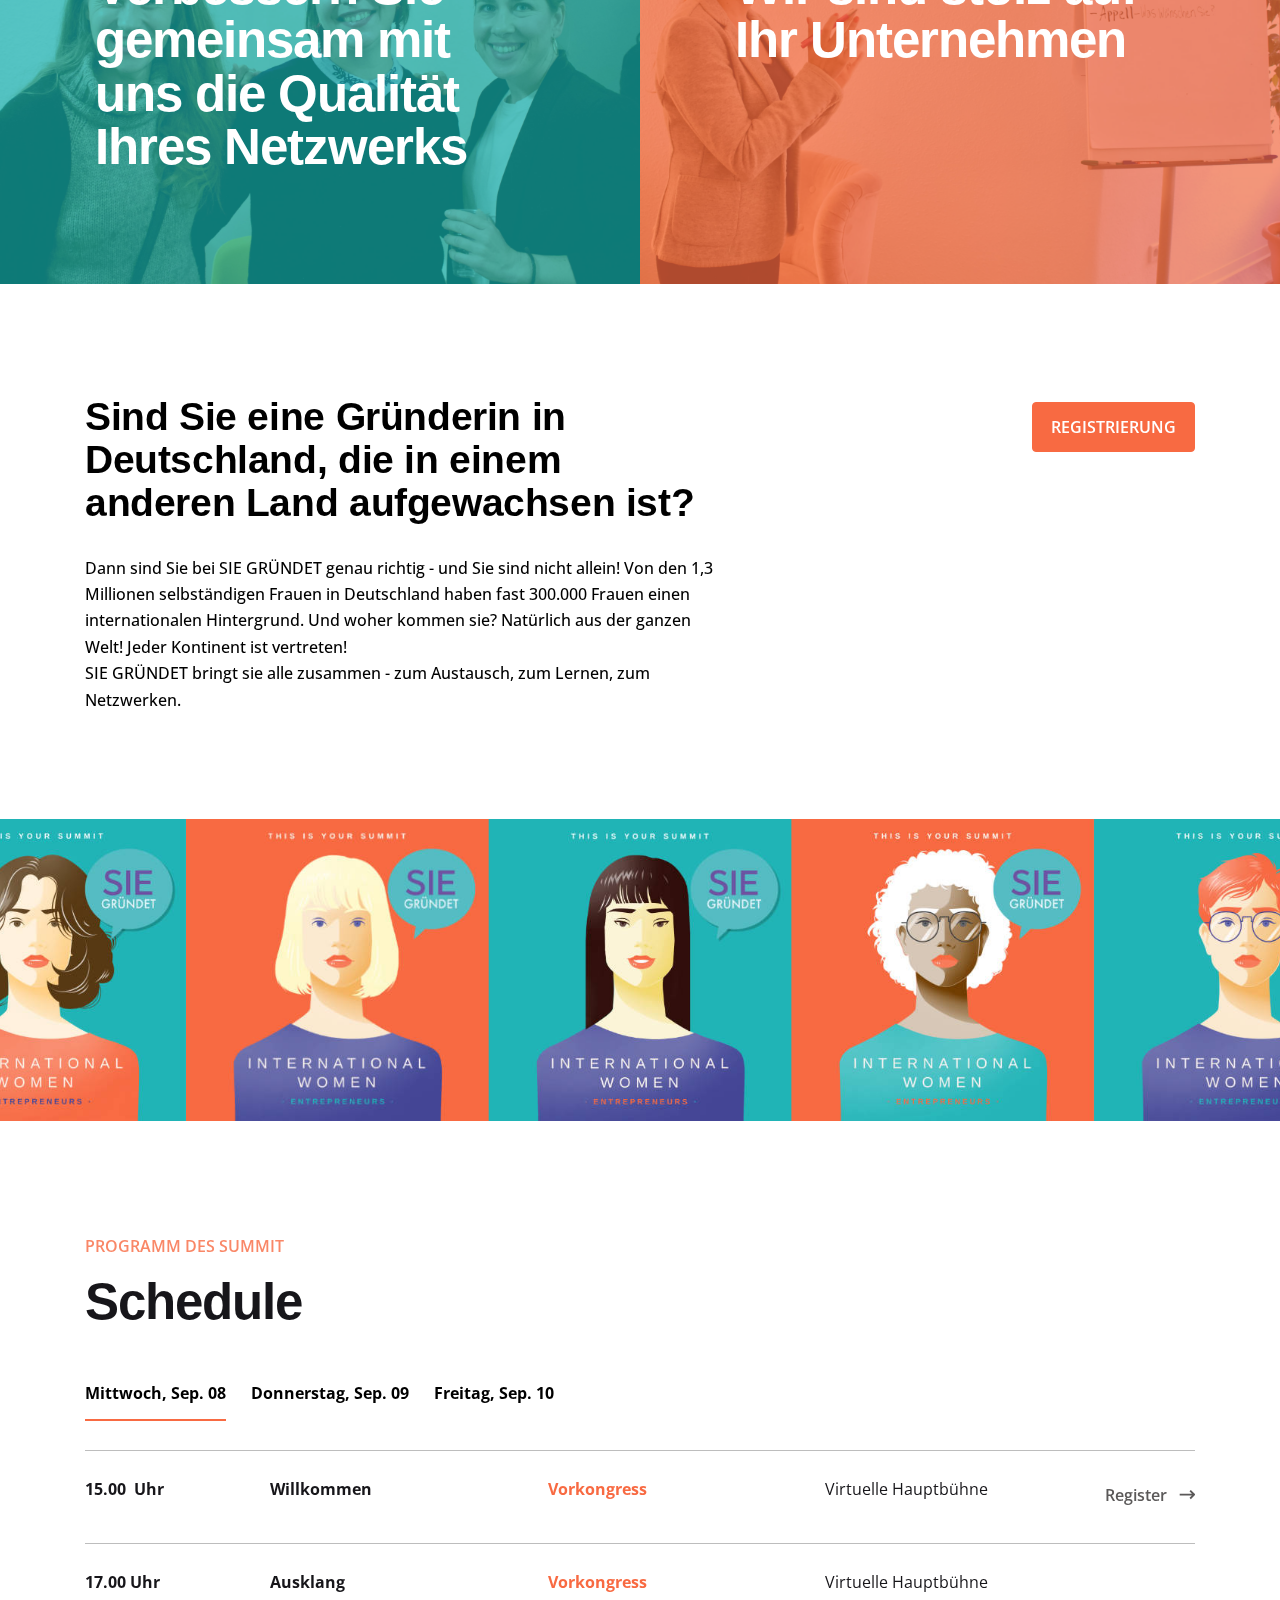
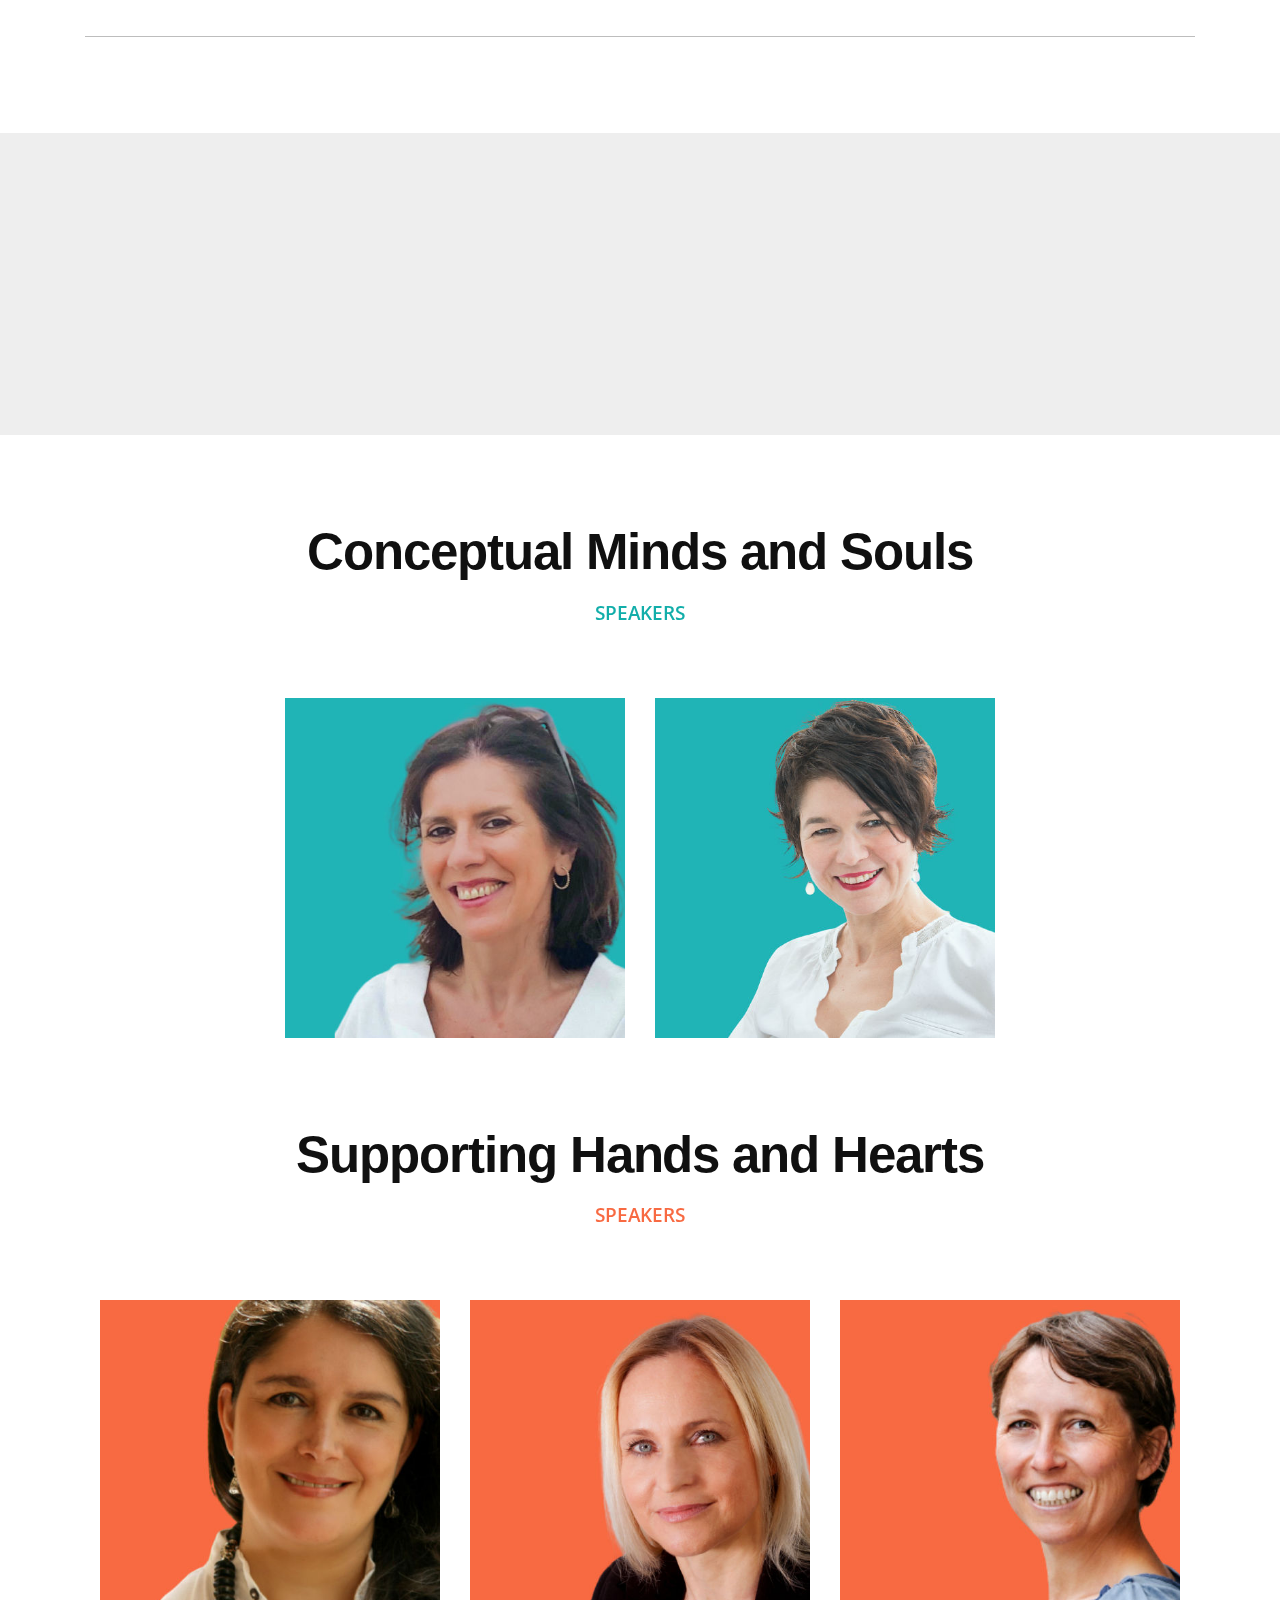
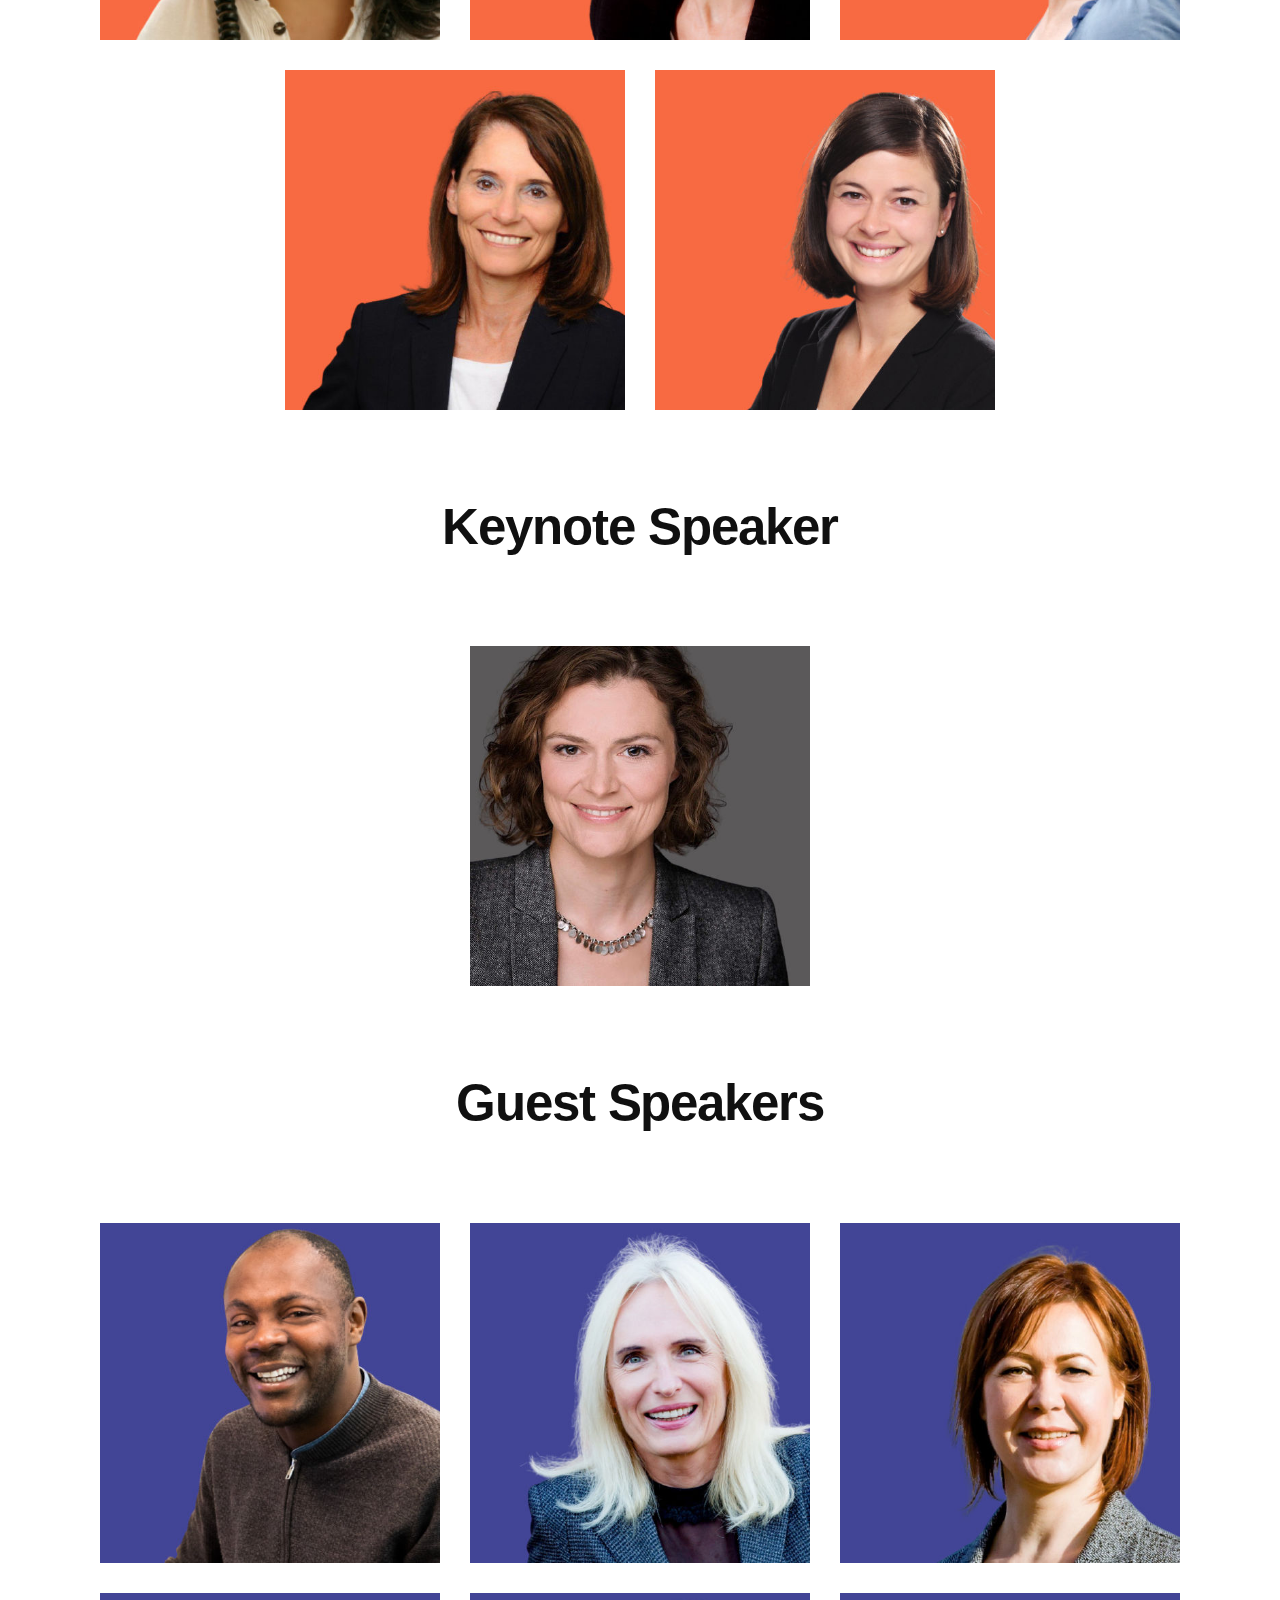
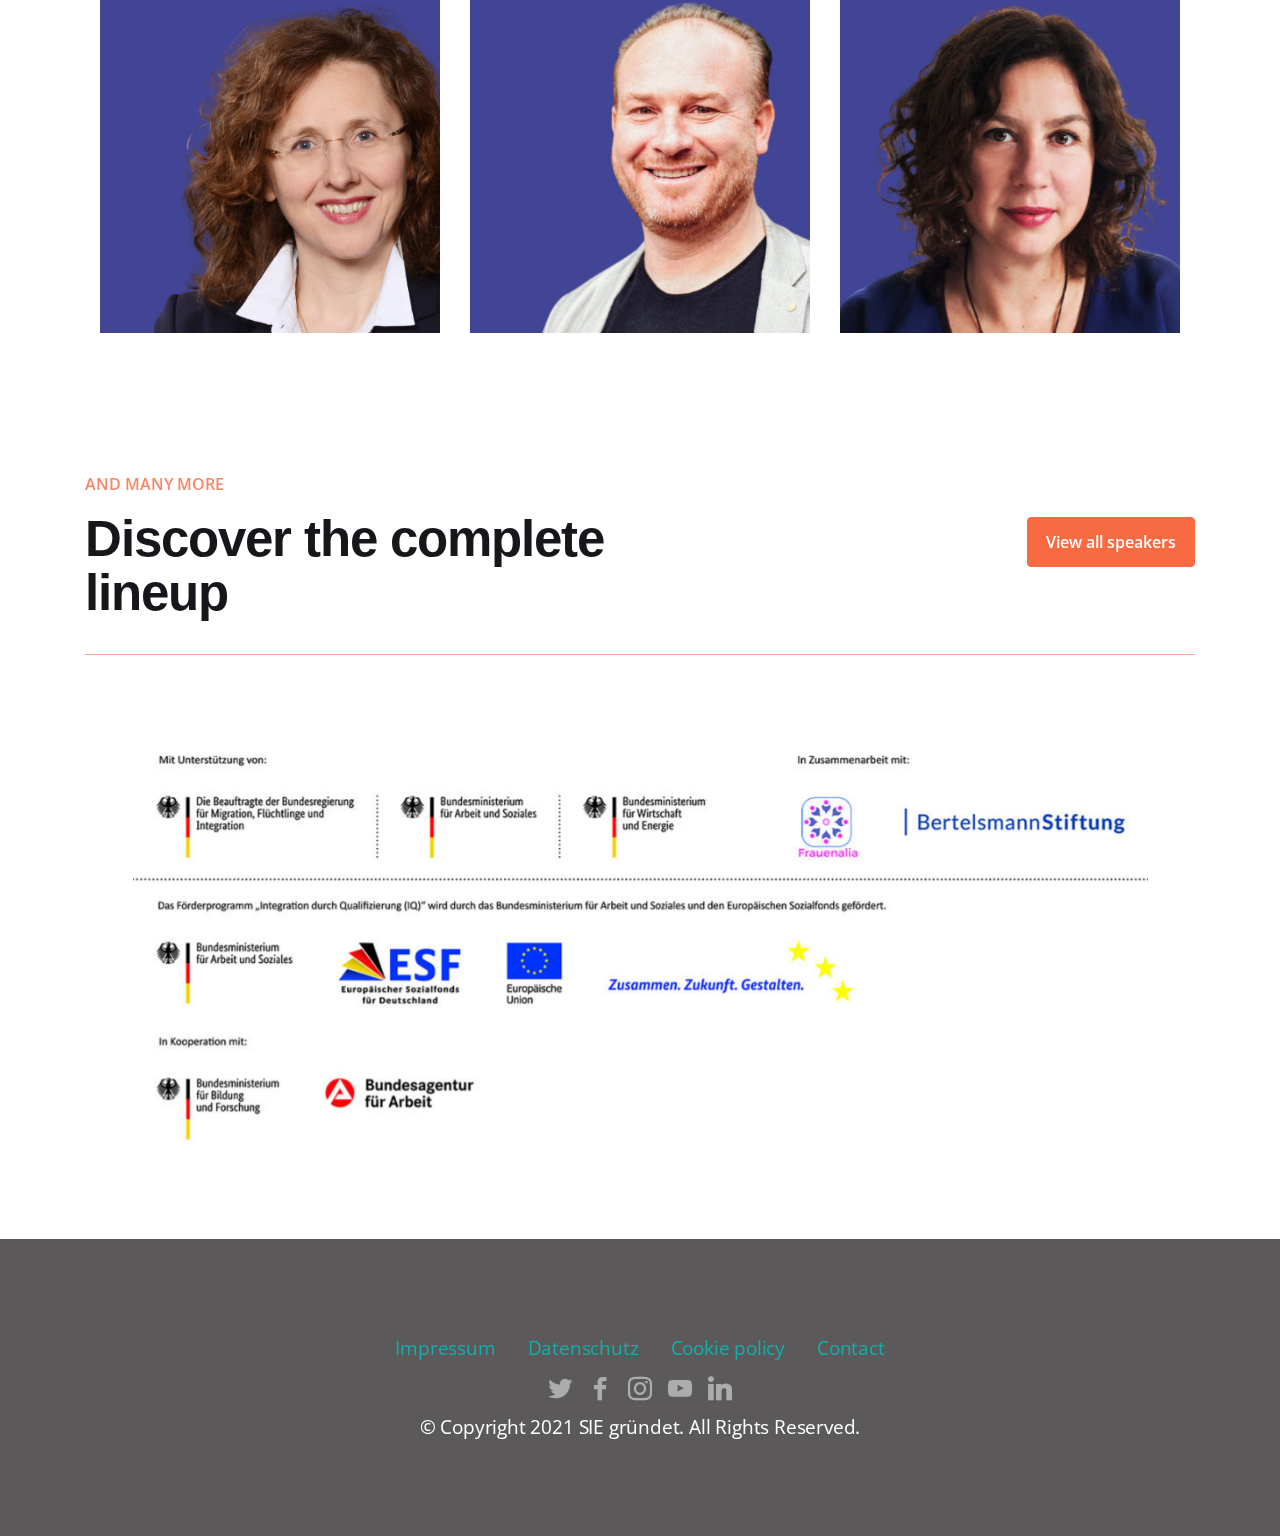
==== commit 649f65c5: "E530 3.9" ====
--- a/de/index.html
+++ b/de/index.html
@@ -114,7 +114,7 @@
         
         <div class="row justify-content-center">
             <div class="col-12 col-md-11">
-                <div class="carousel slide" id="sHWJqeK5fV" data-interval="NaN">
+                <div class="carousel slide" id="sHYDNfjyLj" data-interval="NaN">
                
                     <div class="carousel-inner">
                         <div class="carousel-item slider-image item active">
@@ -127,7 +127,7 @@
                         
                     </div>
                     
-                    <a class="carousel-control carousel-control-next" role="button" data-slide="next" href="#sHWJqeK5fV">
+                    <a class="carousel-control carousel-control-next" role="button" data-slide="next" href="#sHYDNfjyLj">
                        
                         <span class="sr-only">Next</span>
                     </a>
@@ -1332,6 +1332,29 @@
     </div>
 </section>
 
+<section class="callToAction2 conferencem4_callToAction2 cid-sHYyBYUJiR" id="callToAction2-3e">
+
+    
+
+    
+
+    <div class="container">
+        <div class="row">
+            <div class="content__block col-md-7">
+                <h3 class="mbr-section-subtitle mbr-semibold mbr-fonts-style display-4">AND MANY MORE</h3>
+                <h2 class="mbr-section-title mbr-bold mbr-fonts-style display-2">Discover the complete lineup</h2>
+            </div>
+            <div class="col-md-5">
+                <div class="mbr-section-btn align-right"><a class="btn btn-success display-4" href="https://live.sie-gruendet.de/en/speakers">View all speakers</a></div>
+            </div>
+            <div class="divider"></div>
+            <div class="col-md-7">
+                
+            </div>
+        </div>
+    </div>
+</section>
+
 <section class="slider3 cid-sBJzxjx7Ym" id="slider3-2b">
     
 
@@ -1340,7 +1363,7 @@
         
         <div class="row justify-content-center">
             <div class="col-12 col-md-11">
-                <div class="carousel slide" id="sHWJqxRIk7" data-interval="NaN">
+                <div class="carousel slide" id="sHYDNxL9tT" data-interval="NaN">
                
                     <div class="carousel-inner">
                         <div class="carousel-item slider-image item active">
@@ -1353,7 +1376,7 @@
                         
                     </div>
                     
-                    <a class="carousel-control carousel-control-next" role="button" data-slide="next" href="#sHWJqxRIk7">
+                    <a class="carousel-control carousel-control-next" role="button" data-slide="next" href="#sHYDNxL9tT">
                        
                         <span class="sr-only">Next</span>
                     </a>
--- a/de/assets/mobirise/css/mbr-additional.css
+++ b/de/assets/mobirise/css/mbr-additional.css
@@ -2454,8 +2454,69 @@
 .cid-sEz11iVqCn .mbr-section-subtitle {
   color: #f86a42;
 }
+.cid-sHYyBYUJiR {
+  padding-top: 3rem;
+  padding-bottom: 3rem;
+  background-color: #ffffff;
+}
+.cid-sHYyBYUJiR .mbr-section-title {
+  margin-bottom: 20px;
+}
+.cid-sHYyBYUJiR .mbr-section-subtitle {
+  opacity: 0.8;
+  margin-bottom: 15px;
+  color: #f86a42;
+}
+.cid-sHYyBYUJiR .mbr-text {
+  margin: 10px 0;
+}
+.cid-sHYyBYUJiR .divider {
+  background-color: #f86a42;
+  width: 100%;
+  height: 1px;
+  margin: 15px;
+  opacity: 0.6;
+}
+.cid-sHYyBYUJiR .btn-primary:hover {
+  background-color: #5b5959 !important;
+  border-color: #5b5959 !important;
+}
+.cid-sHYyBYUJiR .mbr-section-btn {
+  margin-top: 40px;
+}
+@media (max-width: 767px) {
+  .cid-sHYyBYUJiR .mbr-section-btn {
+    margin-top: 0;
+    text-align: left;
+  }
+}
+.cid-sHYyBYUJiR .btn:hover .mbr-iconfont {
+  animation: animBtn ease-out 0.3s;
+}
+@keyframes animBtn {
+  0% {
+    transform: translateX(0px);
+  }
+  51% {
+    transform: translateX(20px);
+    opacity: 1;
+  }
+  52% {
+    opacity: 0;
+    transform: translateX(-20px);
+  }
+  53% {
+    opacity: 0;
+  }
+  54% {
+    opacity: 1;
+  }
+  100% {
+    transform: translateX(0px);
+  }
+}
 .cid-sBJzxjx7Ym {
-  padding-top: 5rem;
+  padding-top: 1rem;
   padding-bottom: 5rem;
   background-color: #ffffff;
 }
--- a/de/assets/mobirise/css/mbr-additional.css
+++ b/de/assets/mobirise/css/mbr-additional.css
@@ -2454,8 +2454,69 @@
 .cid-sEz11iVqCn .mbr-section-subtitle {
   color: #f86a42;
 }
+.cid-sHYyBYUJiR {
+  padding-top: 3rem;
+  padding-bottom: 3rem;
+  background-color: #ffffff;
+}
+.cid-sHYyBYUJiR .mbr-section-title {
+  margin-bottom: 20px;
+}
+.cid-sHYyBYUJiR .mbr-section-subtitle {
+  opacity: 0.8;
+  margin-bottom: 15px;
+  color: #f86a42;
+}
+.cid-sHYyBYUJiR .mbr-text {
+  margin: 10px 0;
+}
+.cid-sHYyBYUJiR .divider {
+  background-color: #f86a42;
+  width: 100%;
+  height: 1px;
+  margin: 15px;
+  opacity: 0.6;
+}
+.cid-sHYyBYUJiR .btn-primary:hover {
+  background-color: #5b5959 !important;
+  border-color: #5b5959 !important;
+}
+.cid-sHYyBYUJiR .mbr-section-btn {
+  margin-top: 40px;
+}
+@media (max-width: 767px) {
+  .cid-sHYyBYUJiR .mbr-section-btn {
+    margin-top: 0;
+    text-align: left;
+  }
+}
+.cid-sHYyBYUJiR .btn:hover .mbr-iconfont {
+  animation: animBtn ease-out 0.3s;
+}
+@keyframes animBtn {
+  0% {
+    transform: translateX(0px);
+  }
+  51% {
+    transform: translateX(20px);
+    opacity: 1;
+  }
+  52% {
+    opacity: 0;
+    transform: translateX(-20px);
+  }
+  53% {
+    opacity: 0;
+  }
+  54% {
+    opacity: 1;
+  }
+  100% {
+    transform: translateX(0px);
+  }
+}
 .cid-sBJzxjx7Ym {
-  padding-top: 5rem;
+  padding-top: 1rem;
   padding-bottom: 5rem;
   background-color: #ffffff;
 }
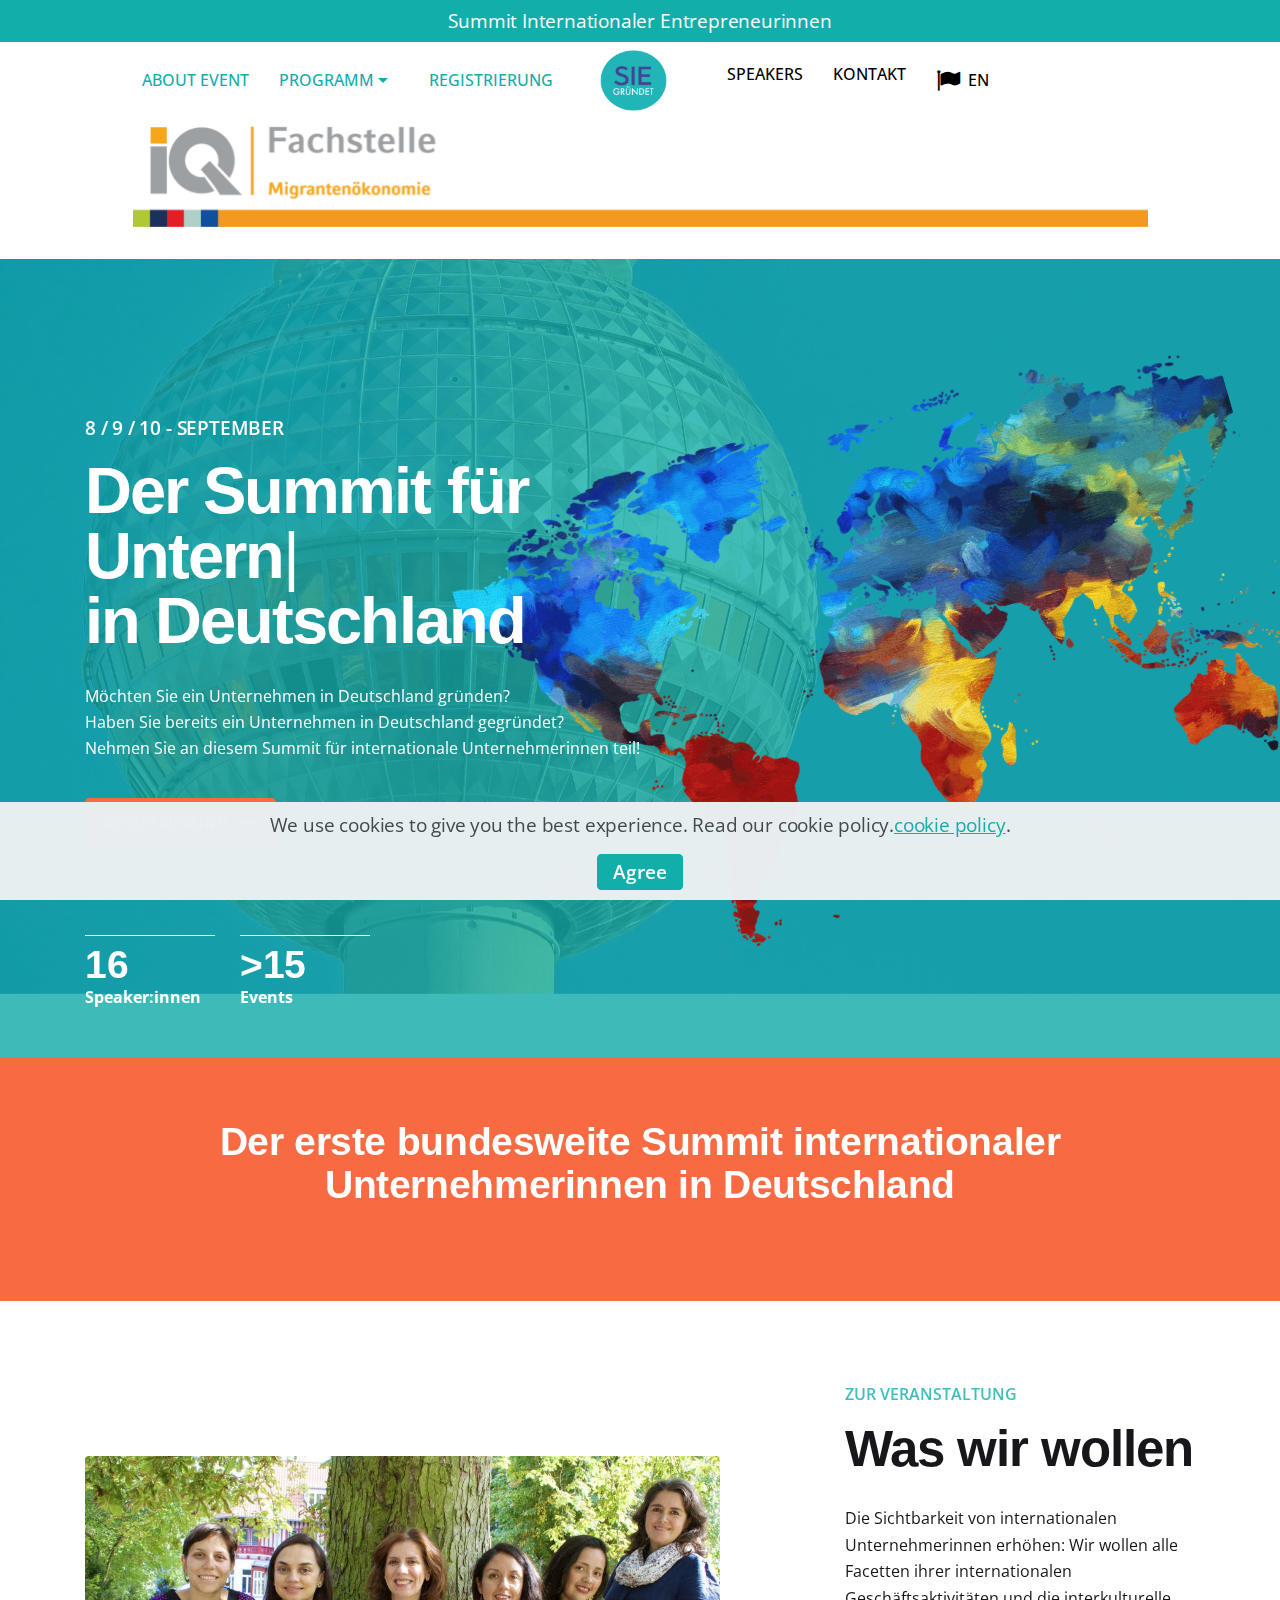
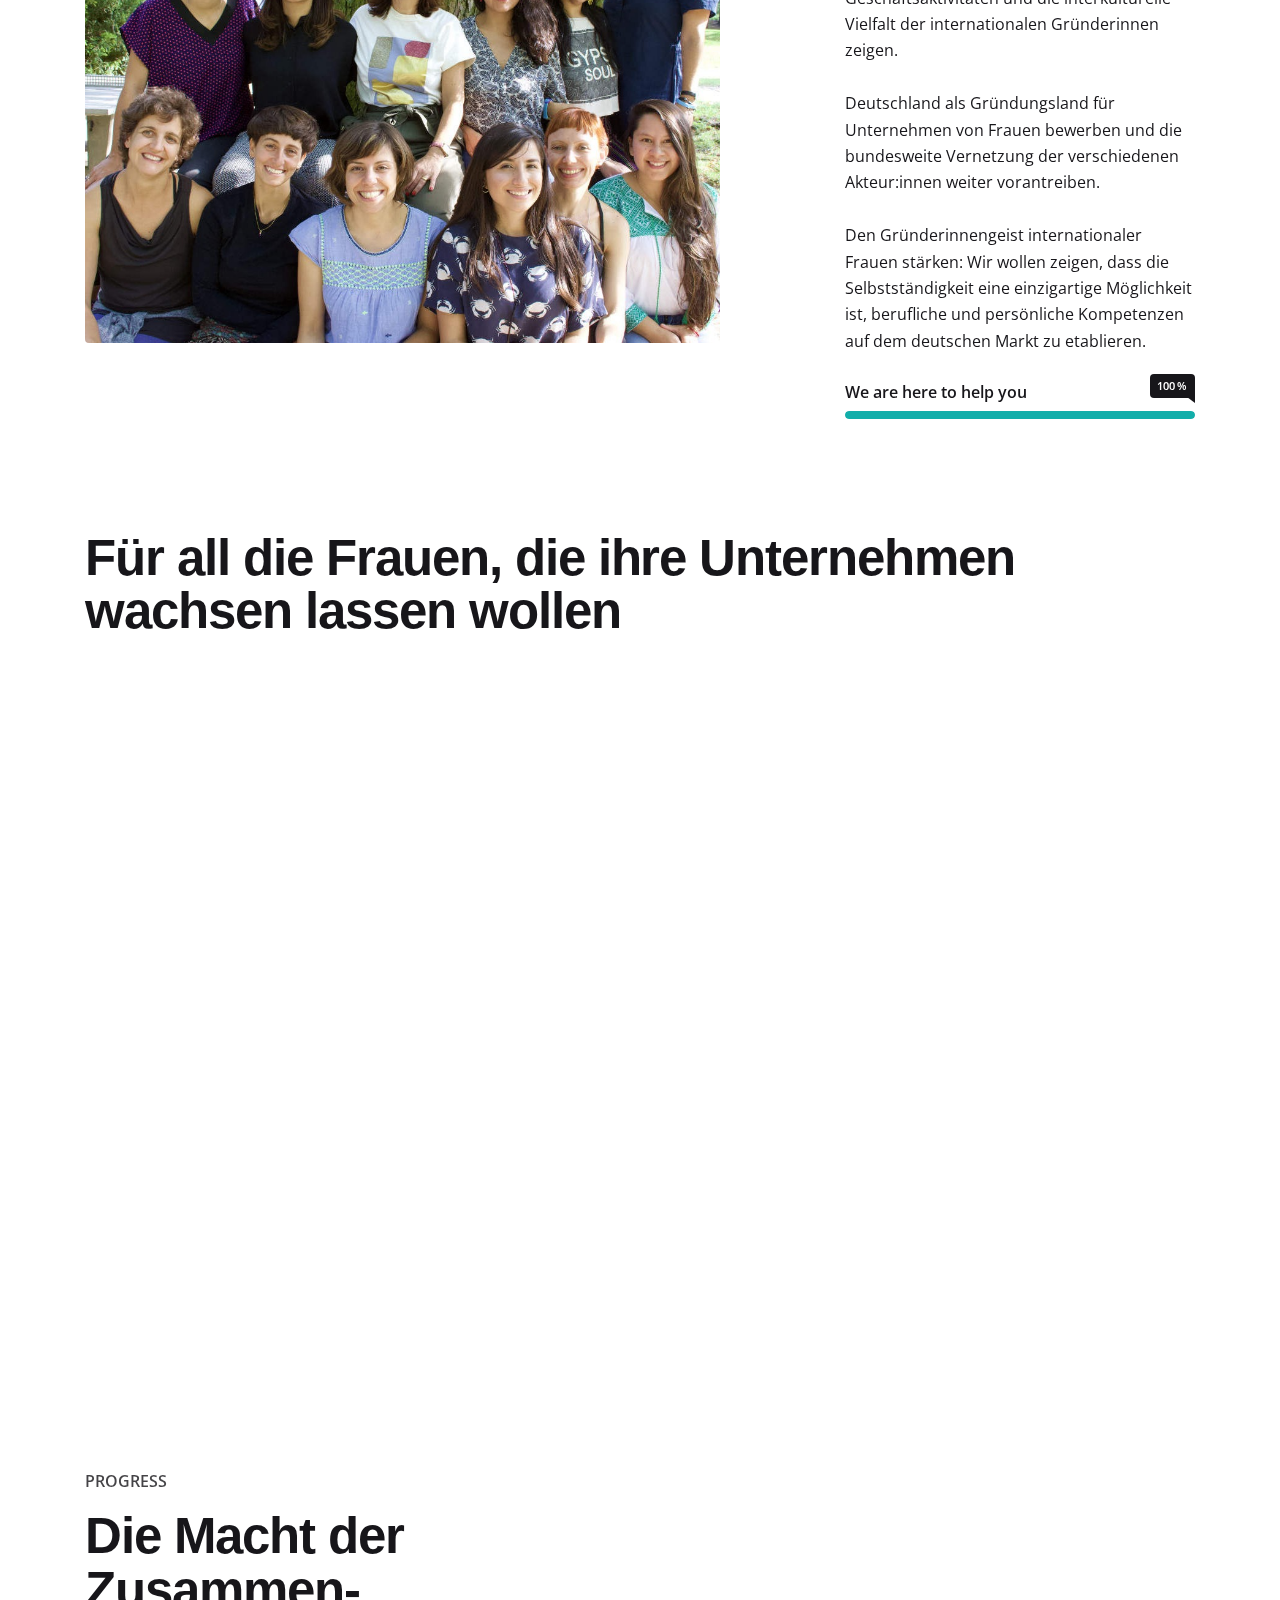
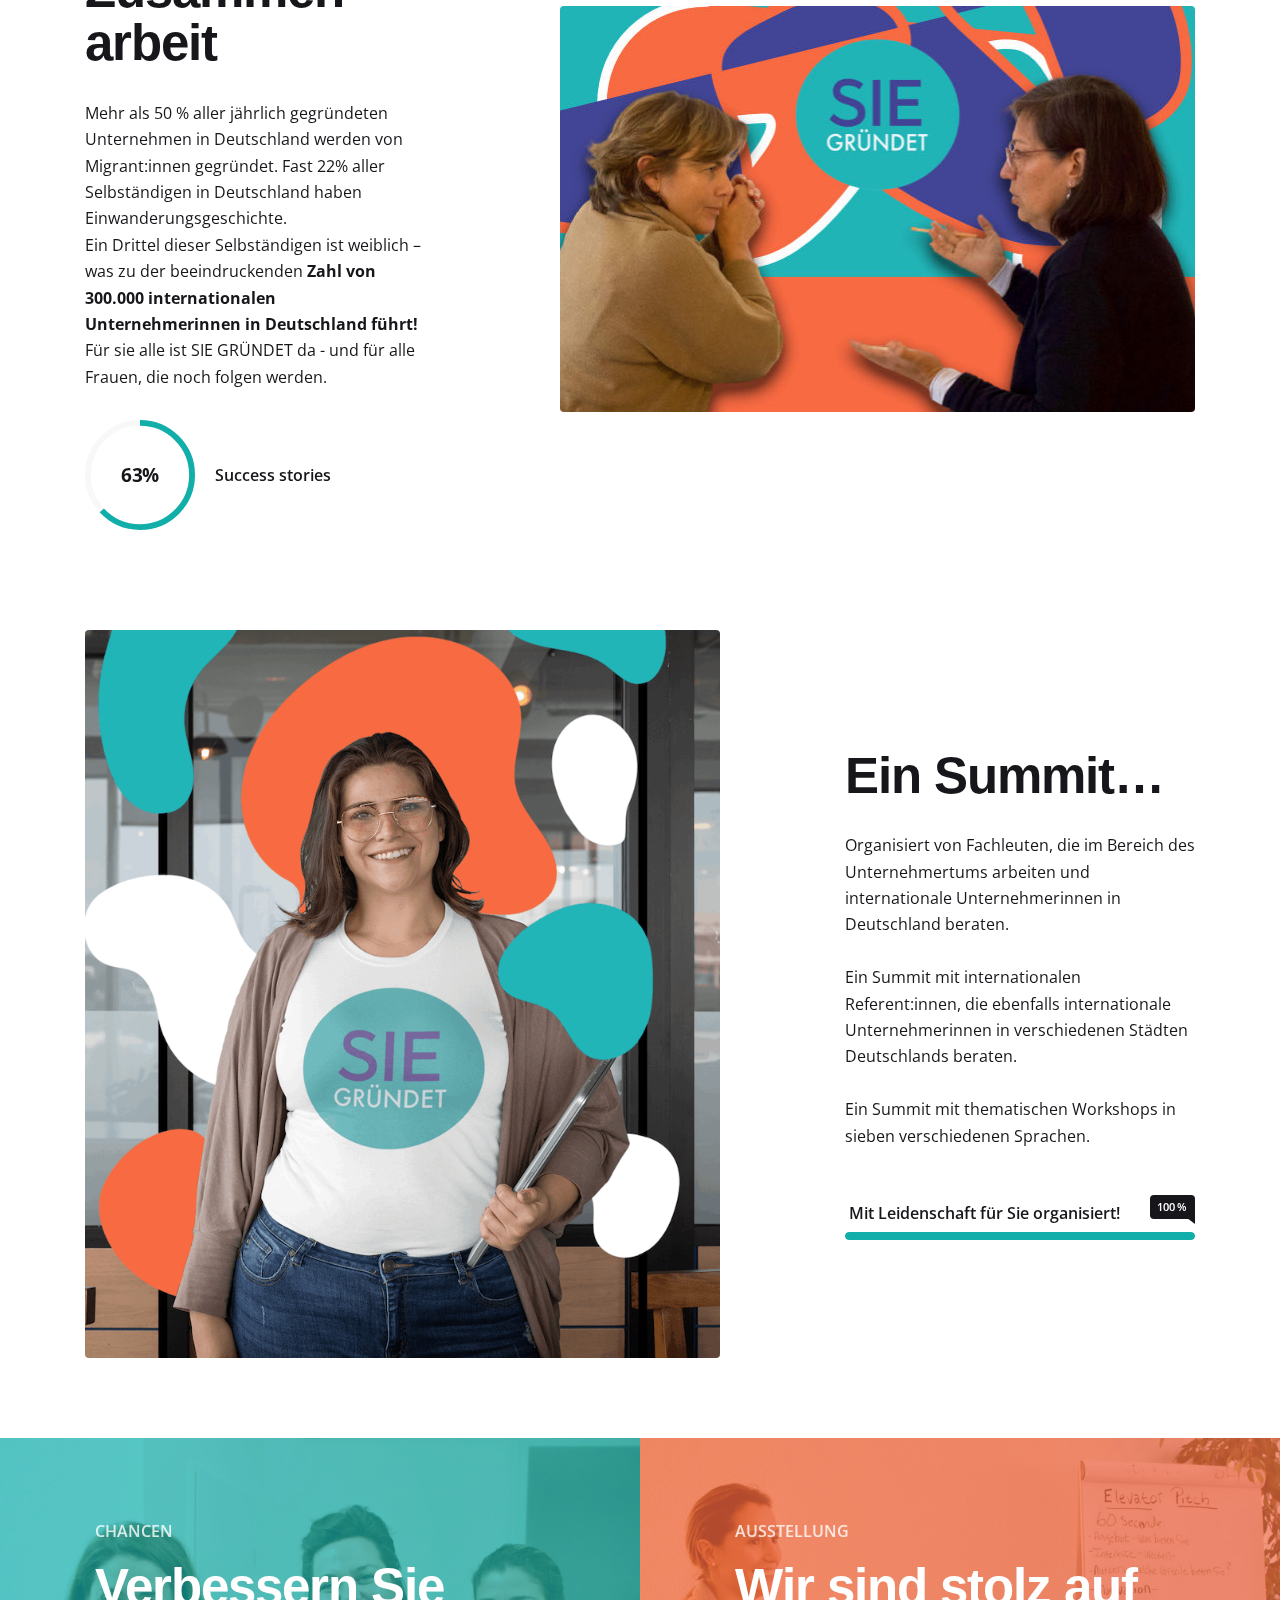
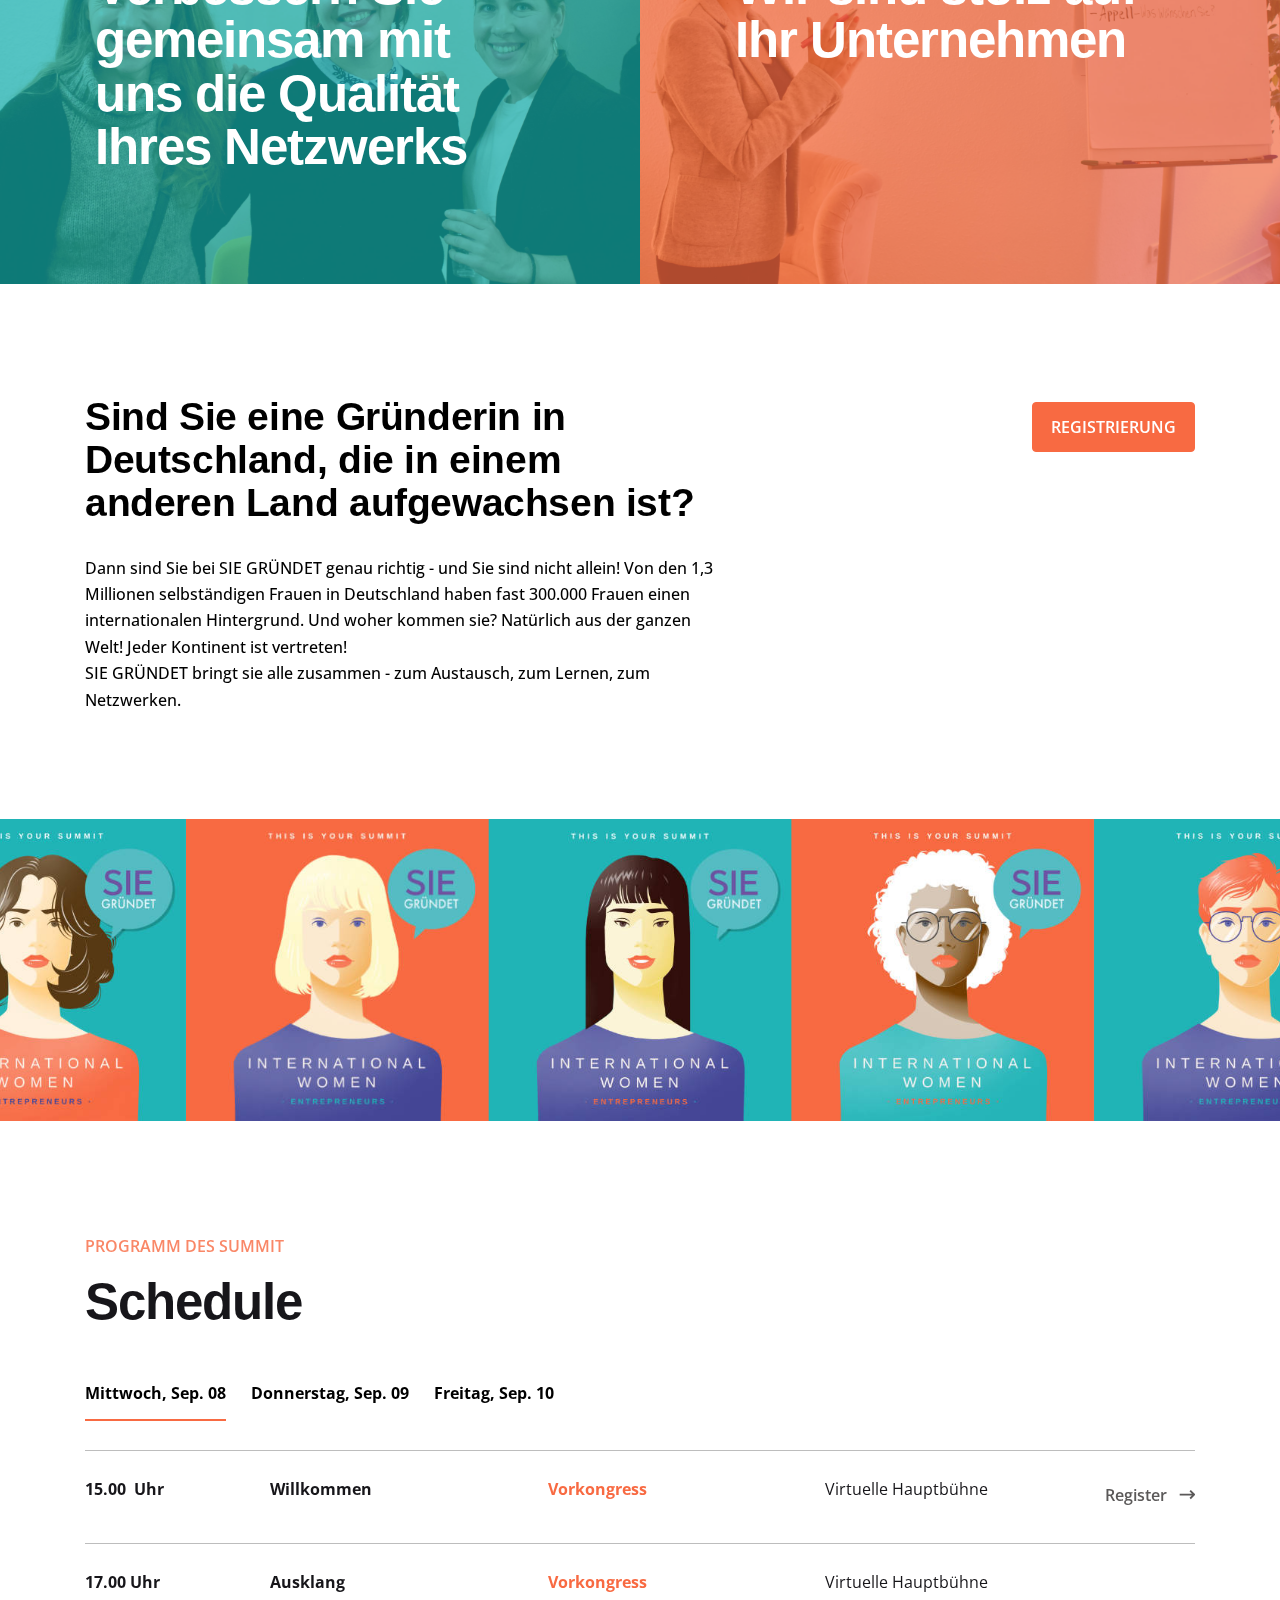
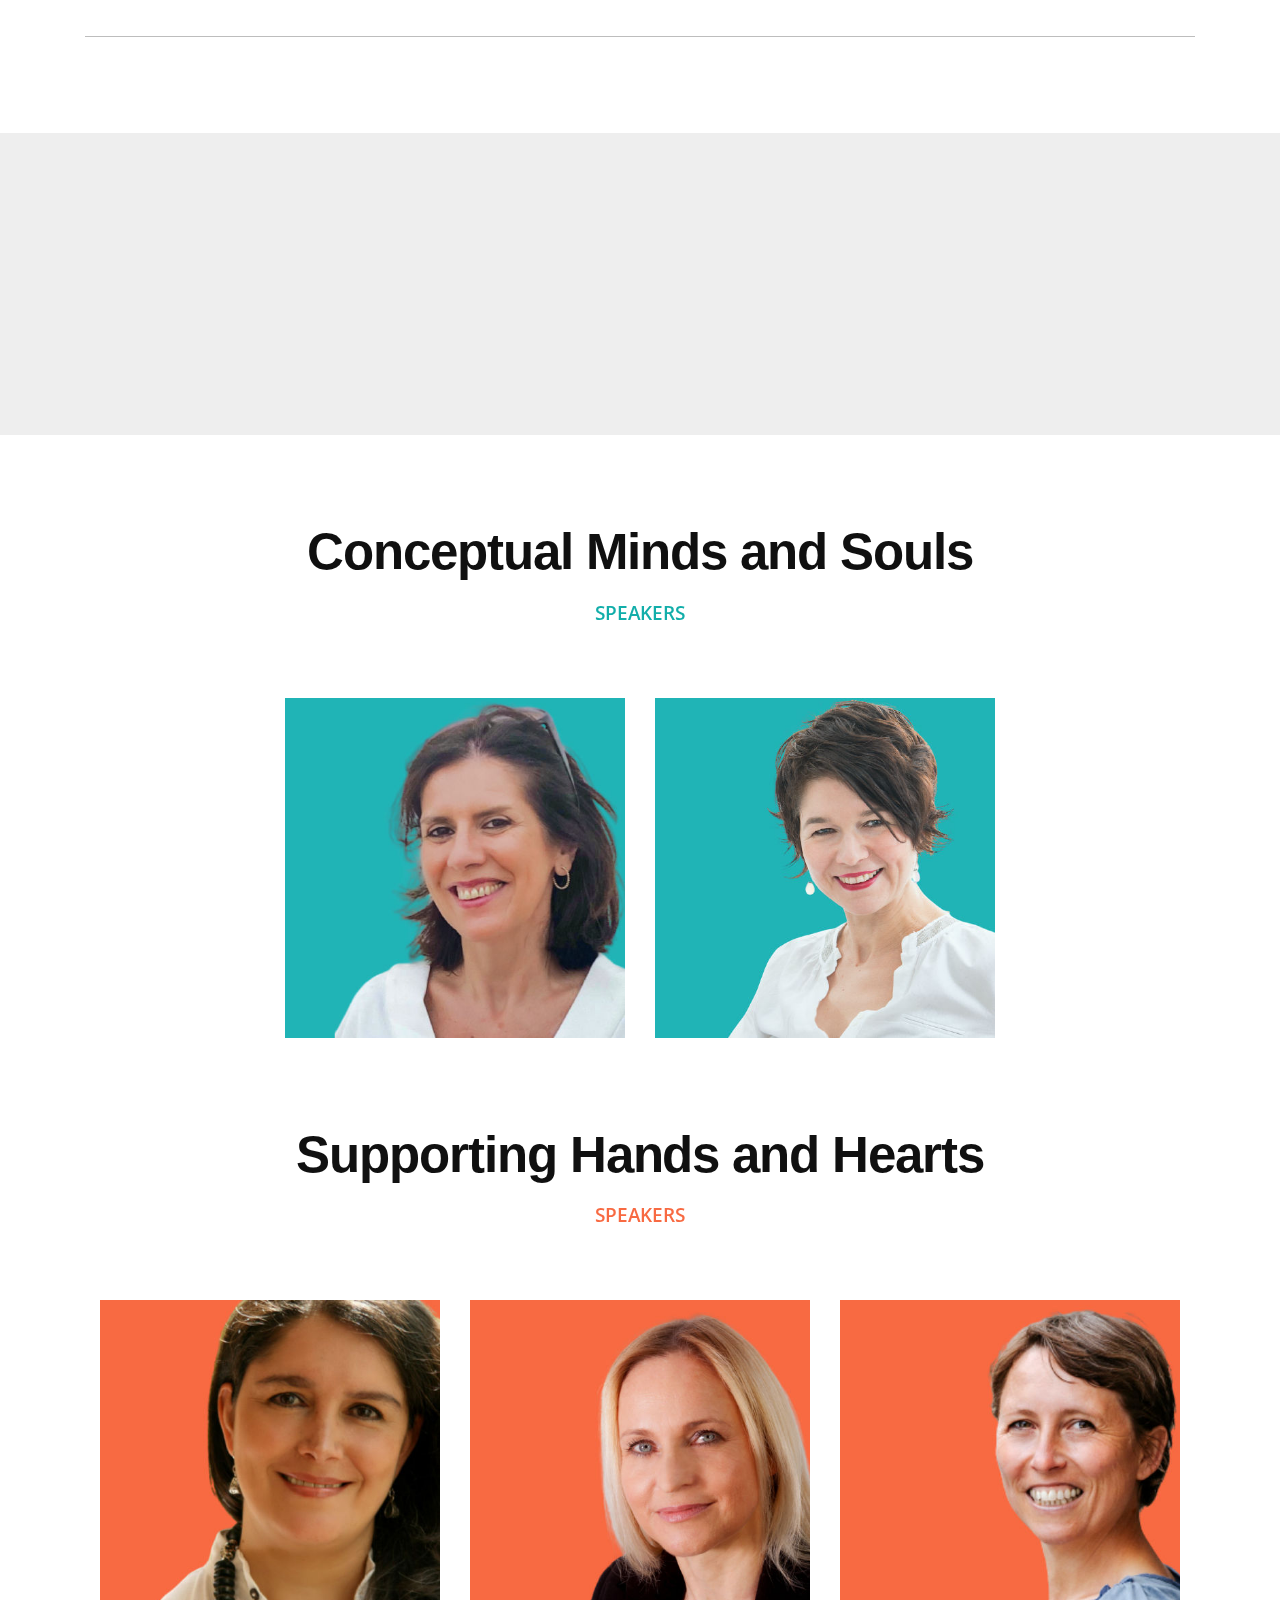
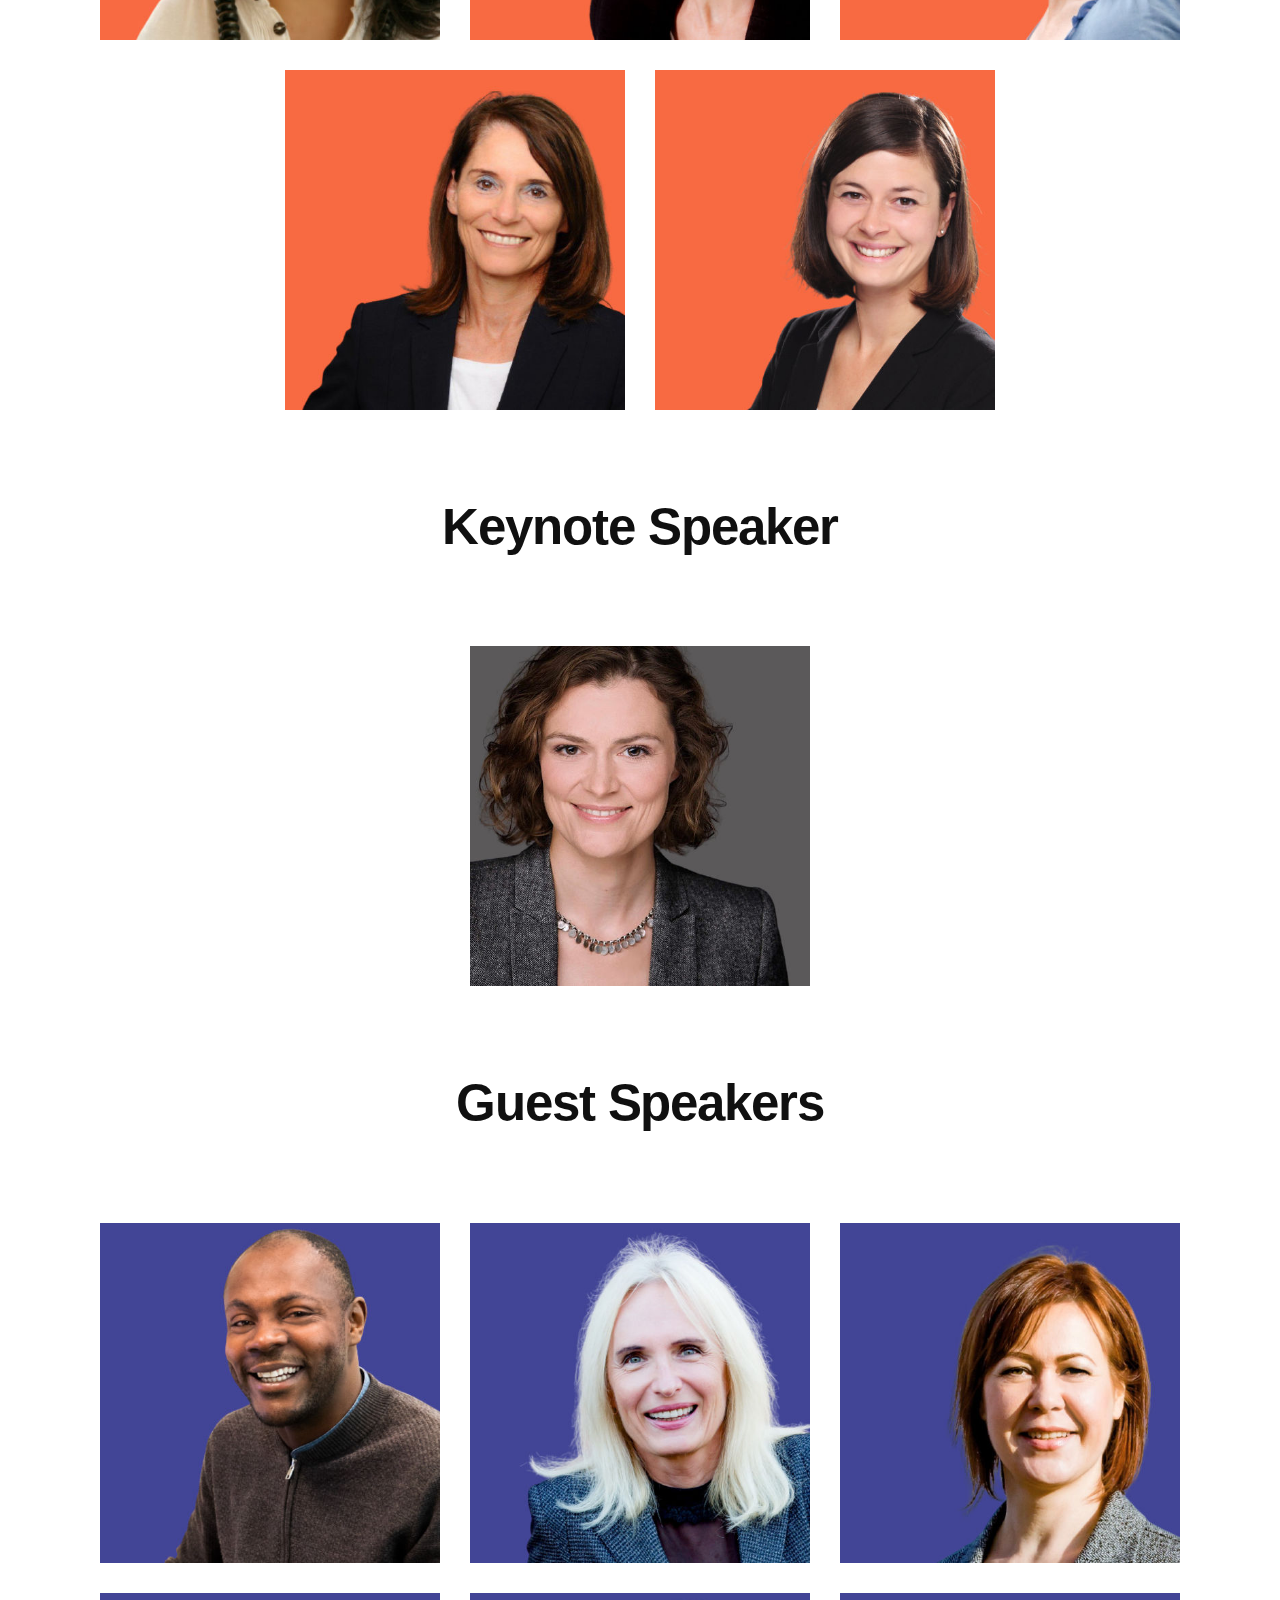
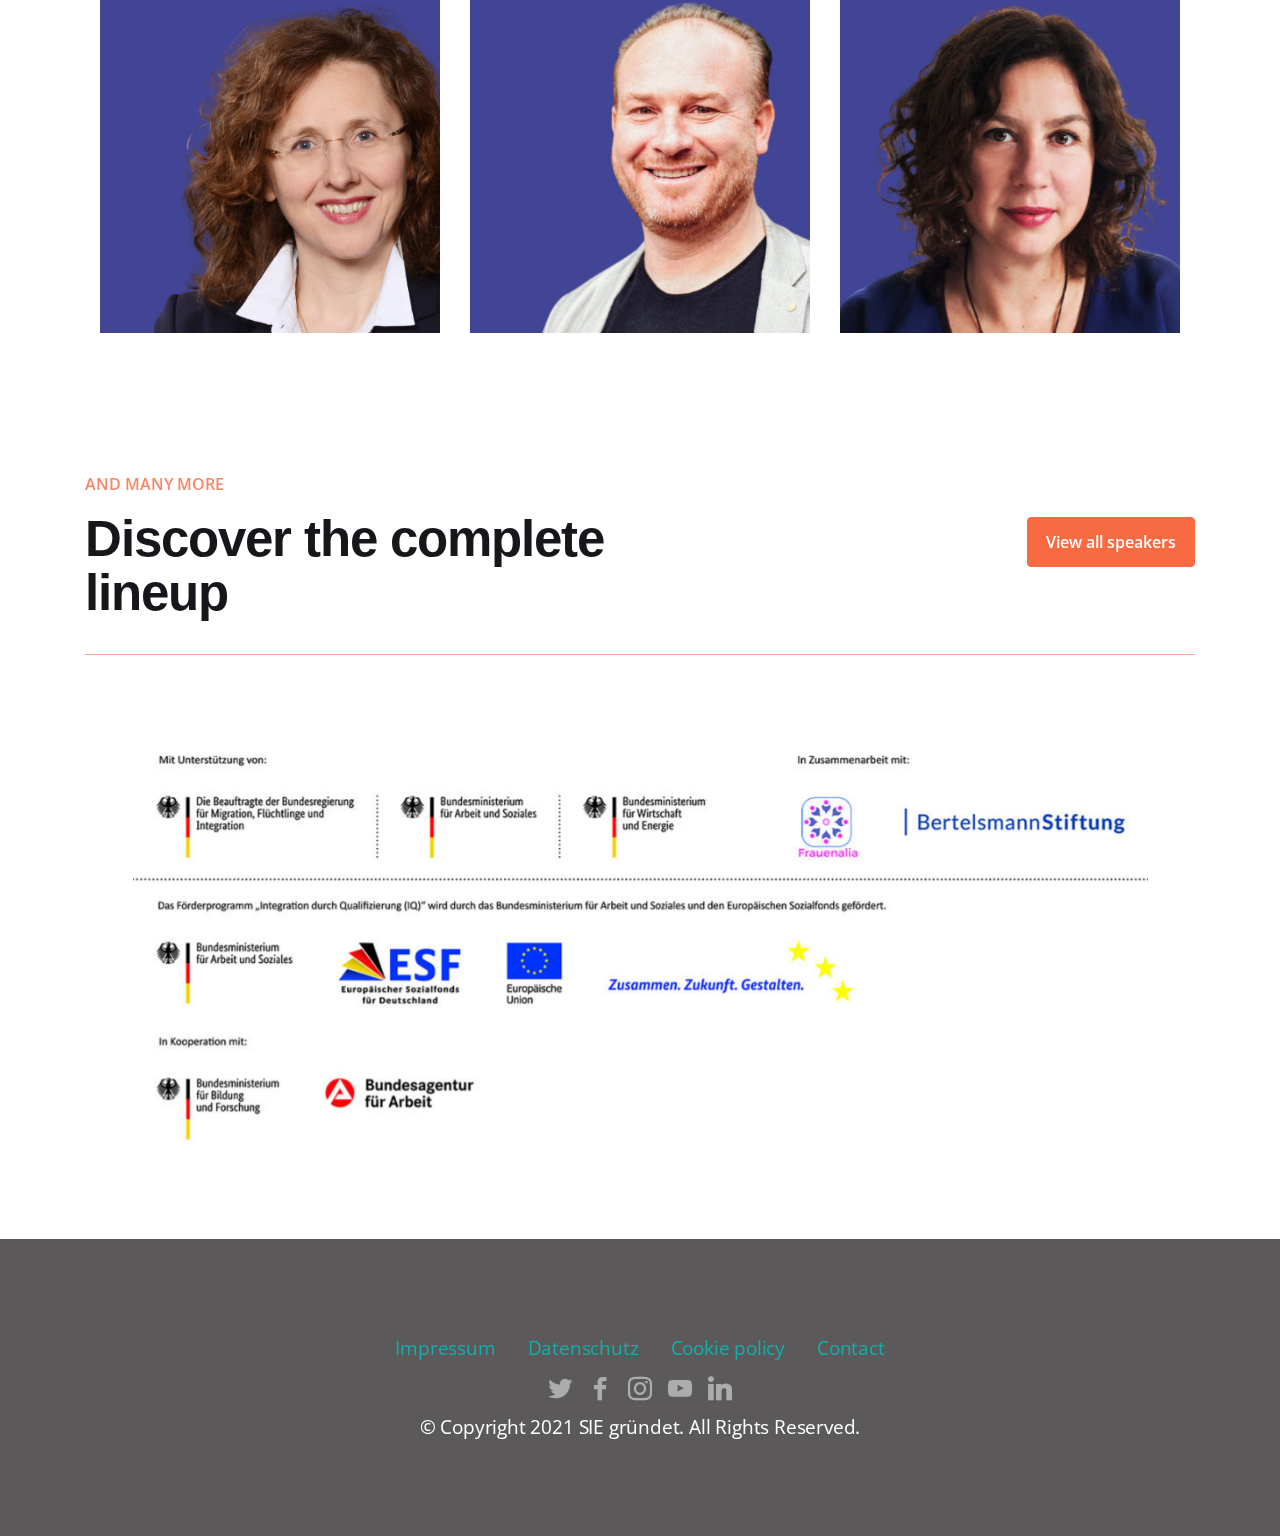
==== commit 02572978: "E530 8.9" ====
--- a/de/index.html
+++ b/de/index.html
@@ -114,7 +114,7 @@
         
         <div class="row justify-content-center">
             <div class="col-12 col-md-11">
-                <div class="carousel slide" id="sHYDNfjyLj" data-interval="NaN">
+                <div class="carousel slide" id="sIp5Vs3hFN" data-interval="NaN">
                
                     <div class="carousel-inner">
                         <div class="carousel-item slider-image item active">
@@ -127,7 +127,7 @@
                         
                     </div>
                     
-                    <a class="carousel-control carousel-control-next" role="button" data-slide="next" href="#sHYDNfjyLj">
+                    <a class="carousel-control carousel-control-next" role="button" data-slide="next" href="#sIp5Vs3hFN">
                        
                         <span class="sr-only">Next</span>
                     </a>
@@ -1363,7 +1363,7 @@
         
         <div class="row justify-content-center">
             <div class="col-12 col-md-11">
-                <div class="carousel slide" id="sHYDNxL9tT" data-interval="NaN">
+                <div class="carousel slide" id="sIp5VF7rkD" data-interval="NaN">
                
                     <div class="carousel-inner">
                         <div class="carousel-item slider-image item active">
@@ -1376,7 +1376,7 @@
                         
                     </div>
                     
-                    <a class="carousel-control carousel-control-next" role="button" data-slide="next" href="#sHYDNxL9tT">
+                    <a class="carousel-control carousel-control-next" role="button" data-slide="next" href="#sIp5VF7rkD">
                        
                         <span class="sr-only">Next</span>
                     </a>
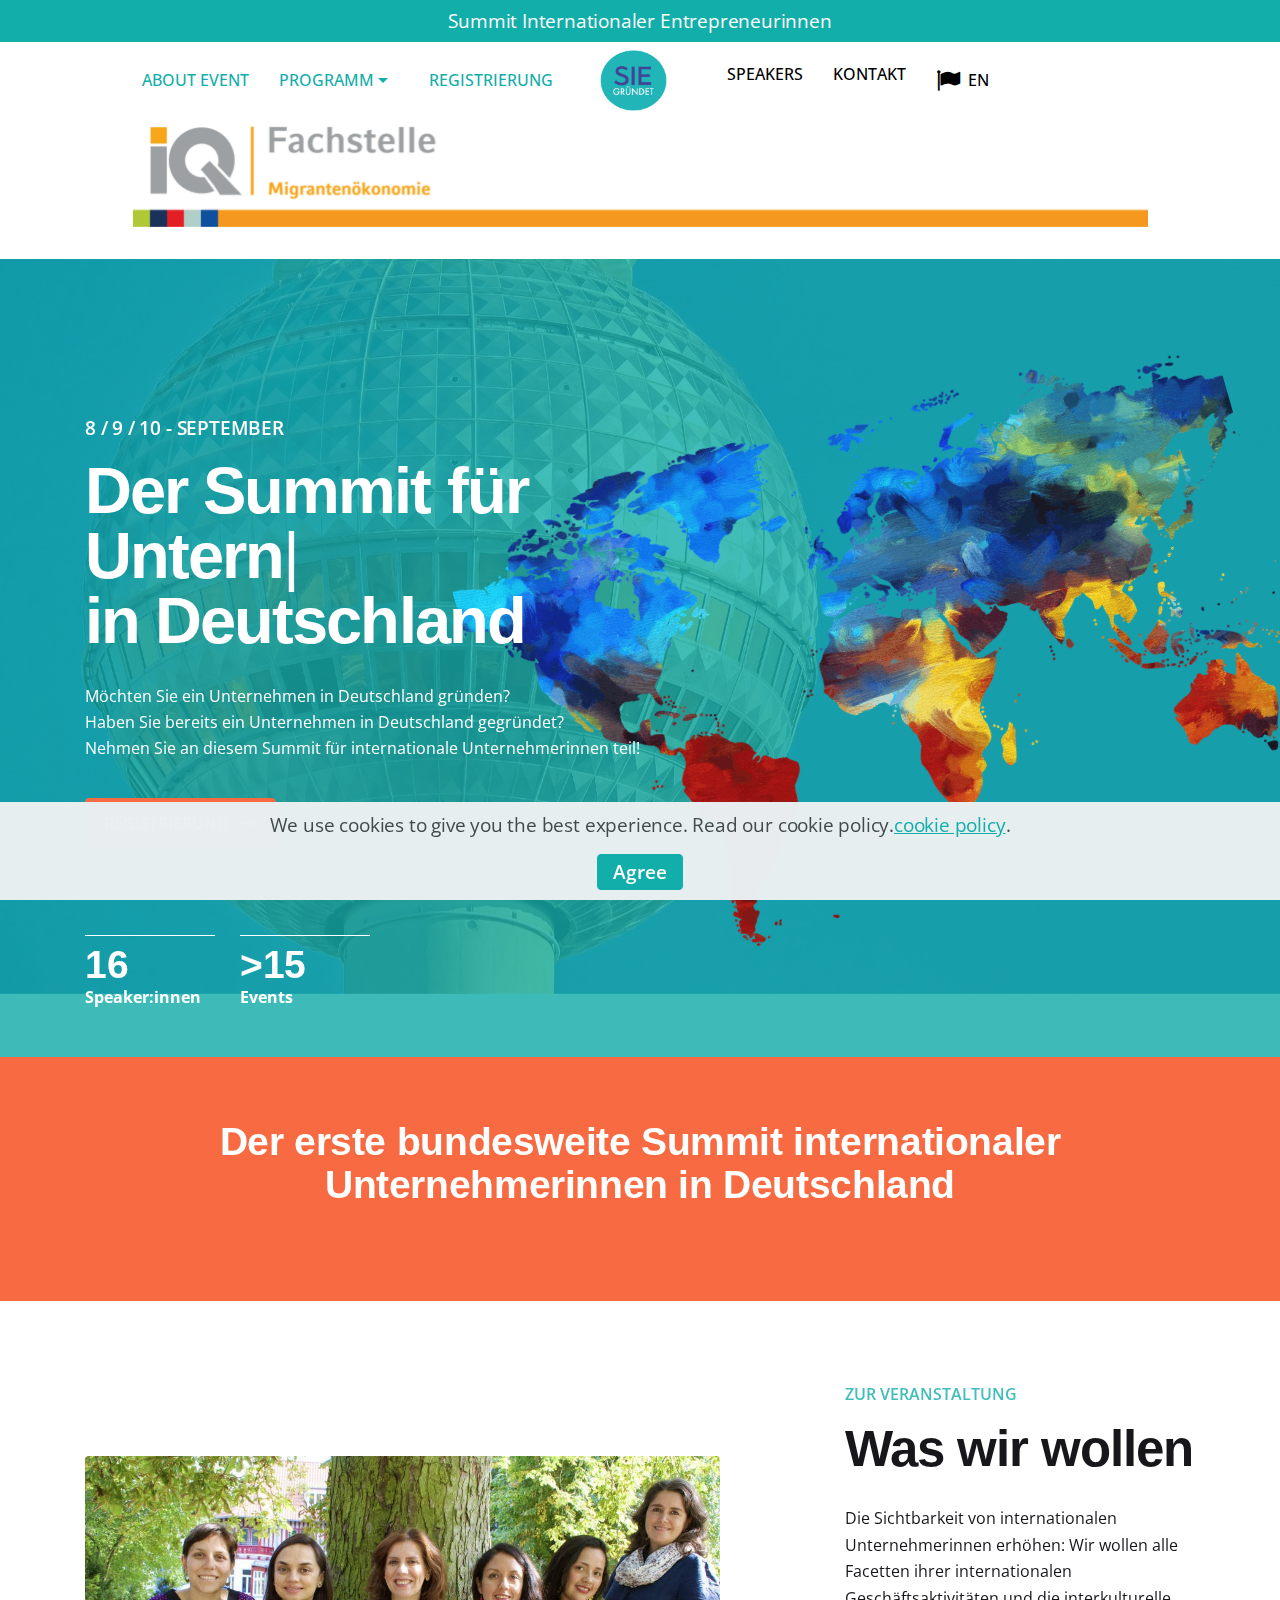
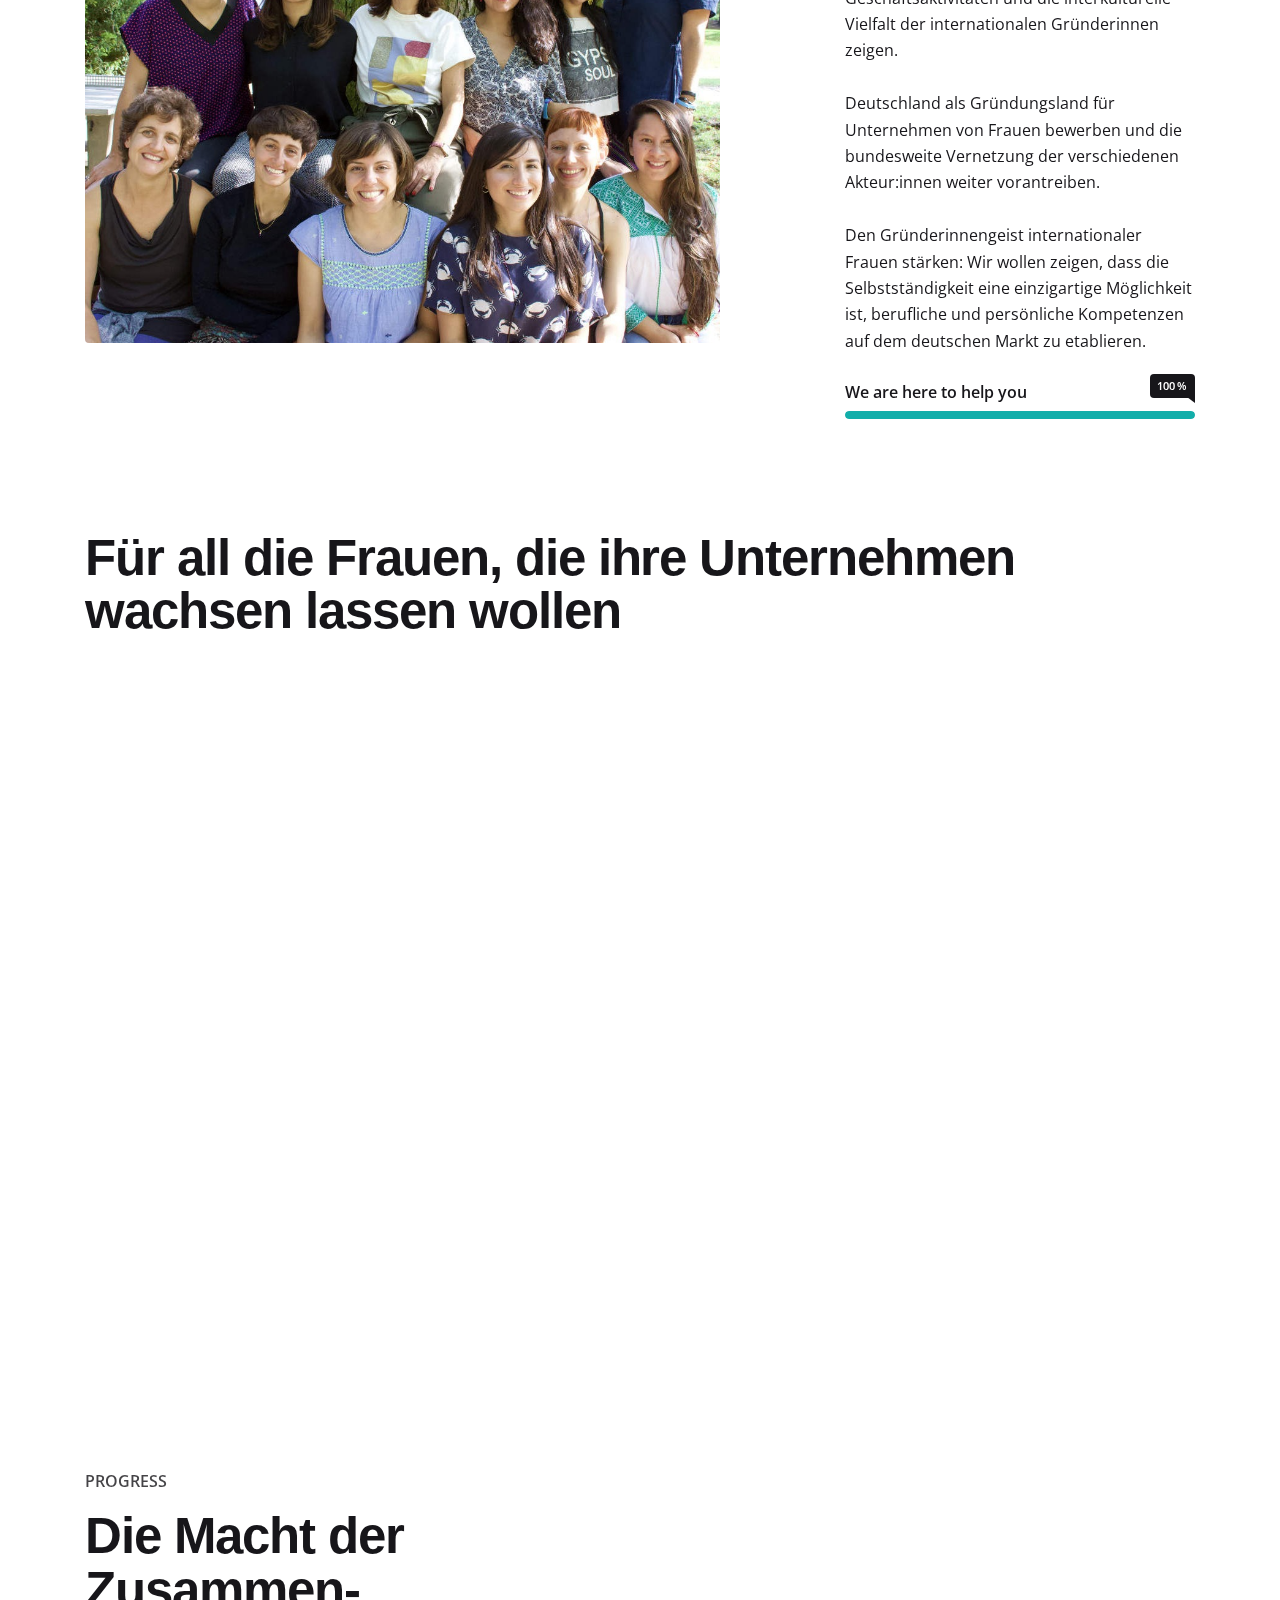
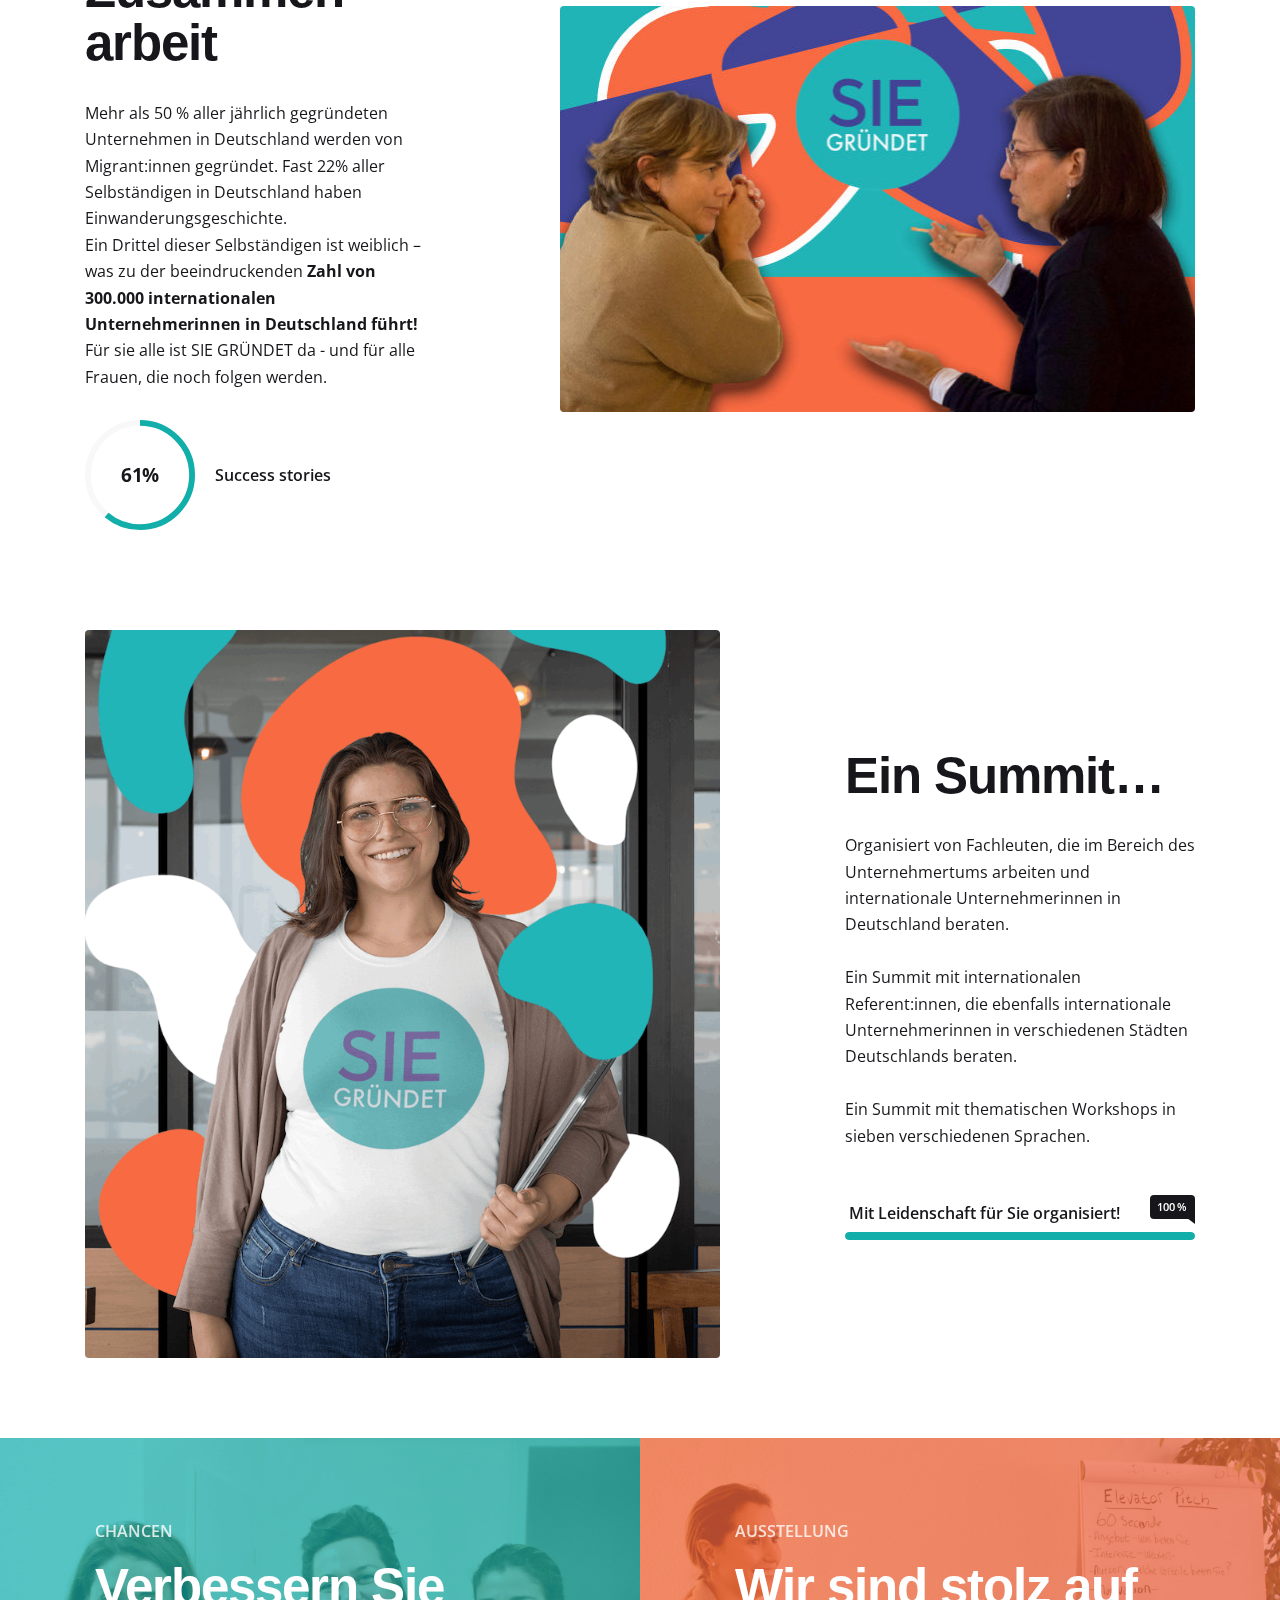
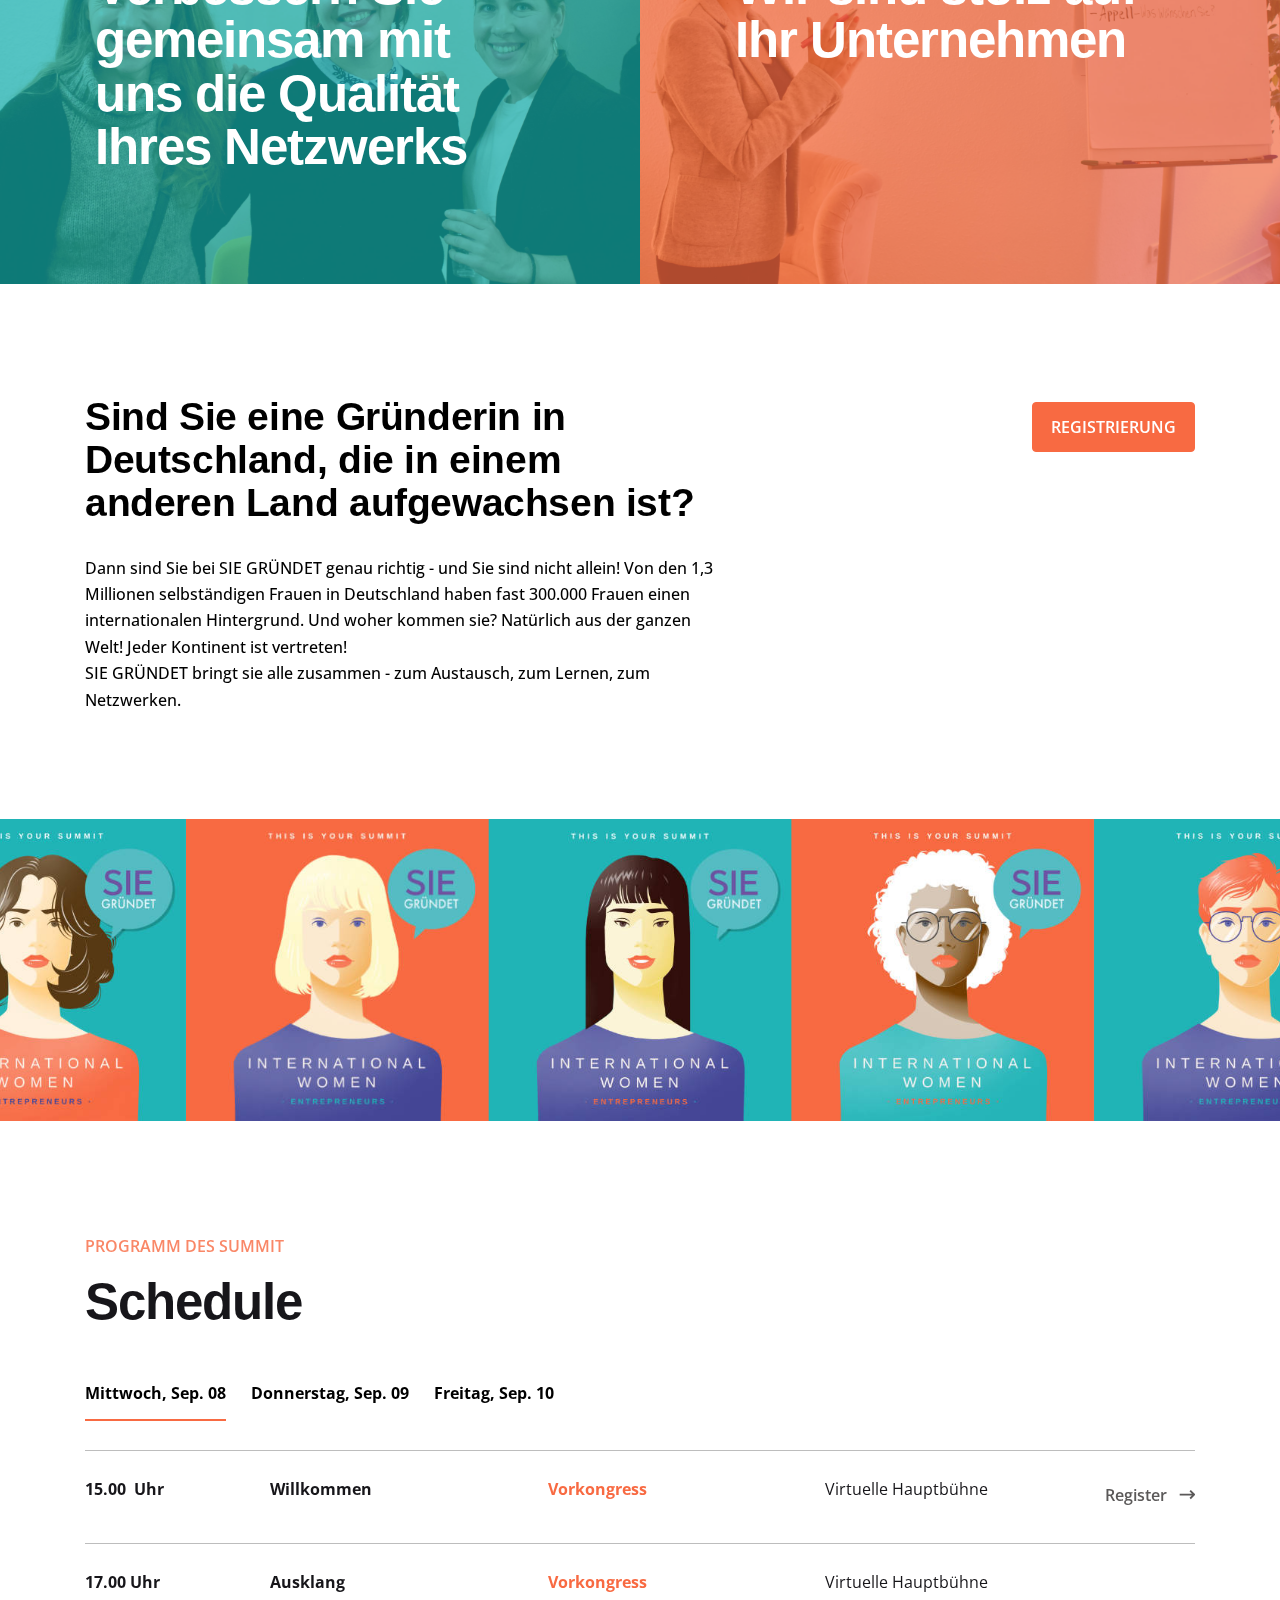
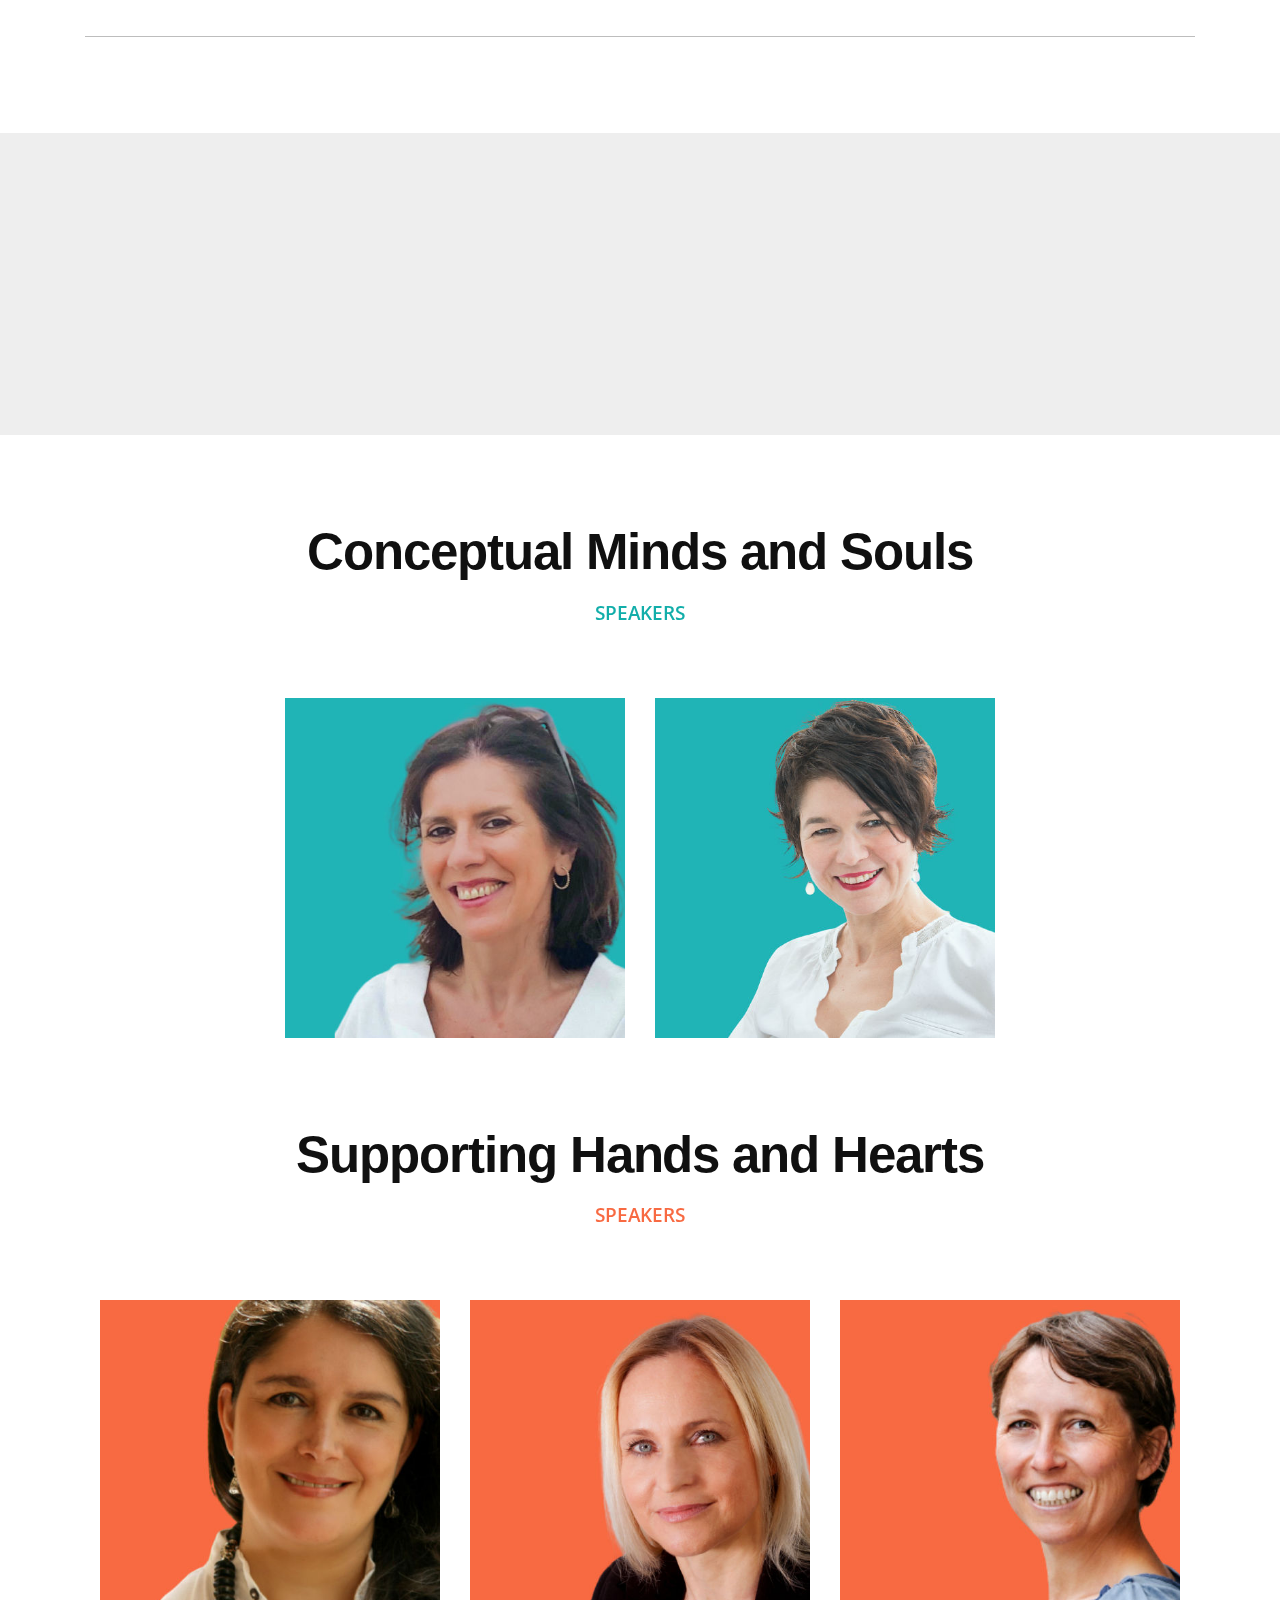
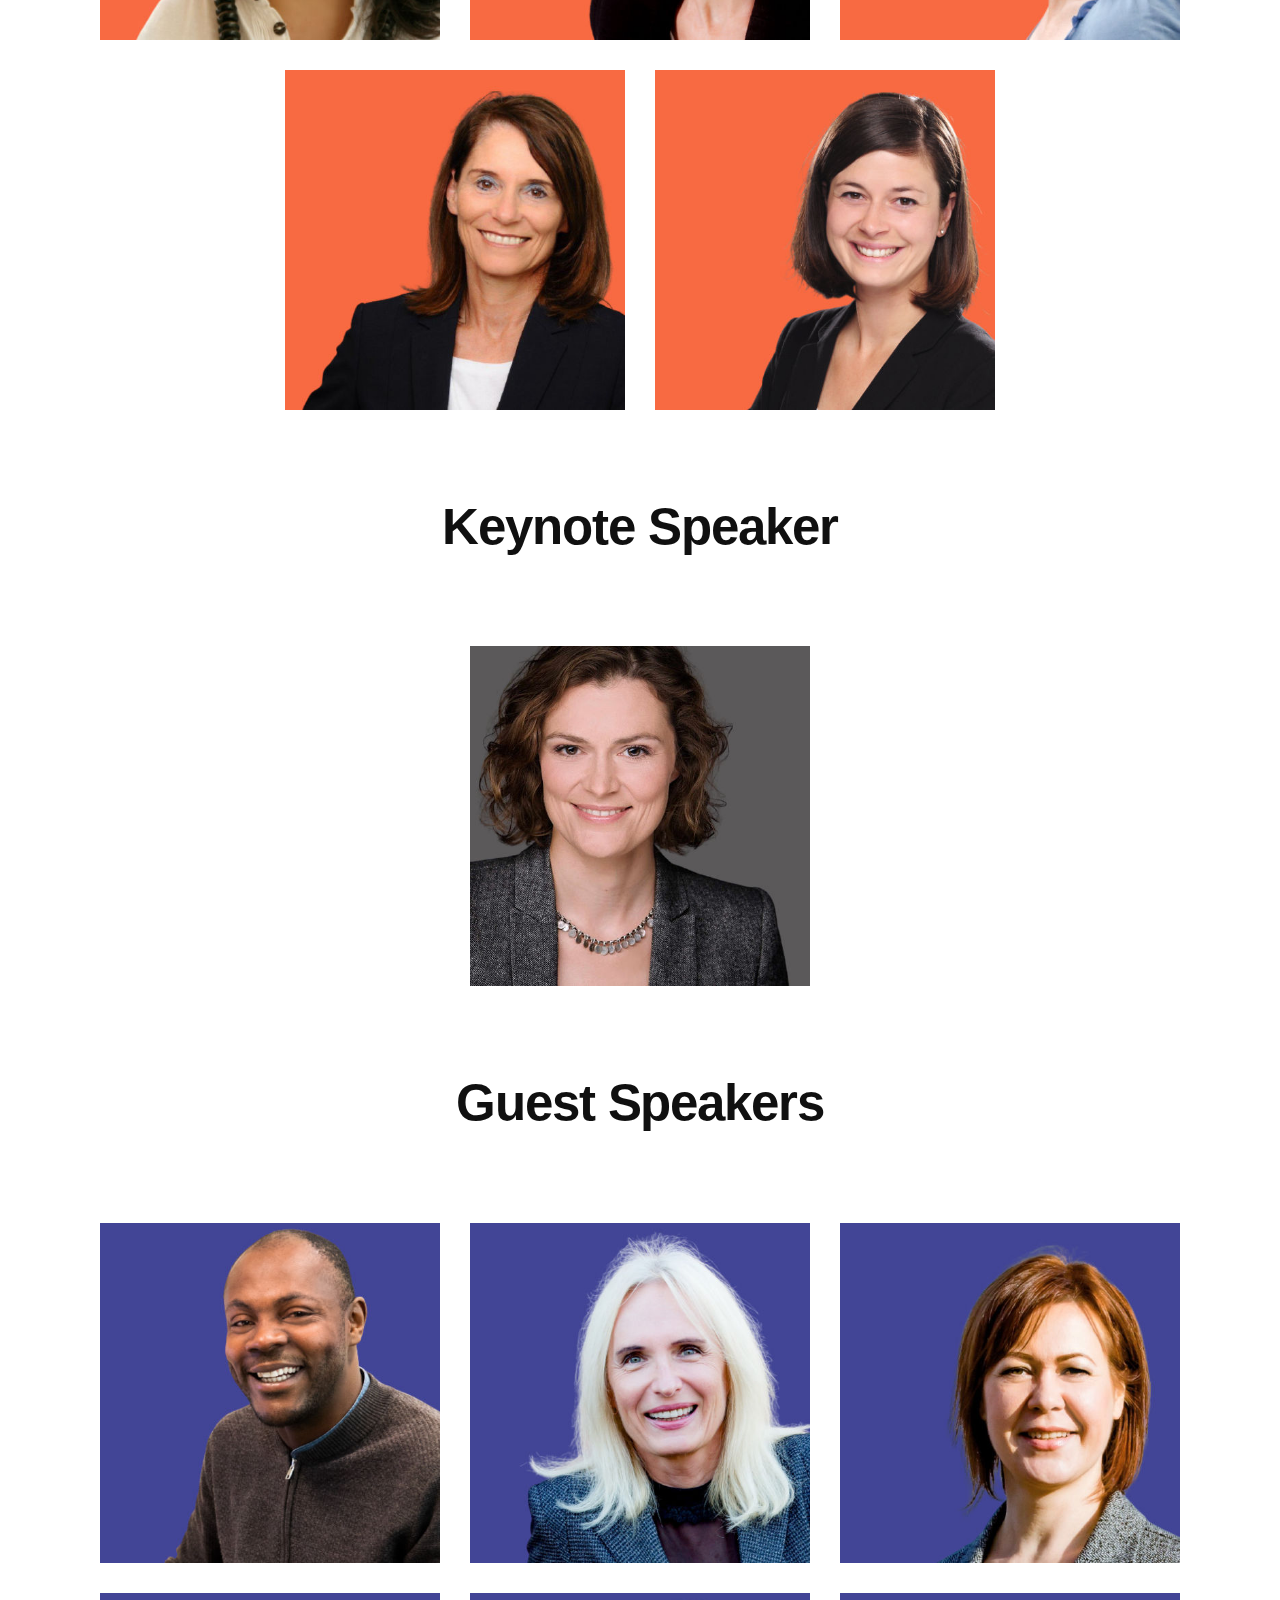
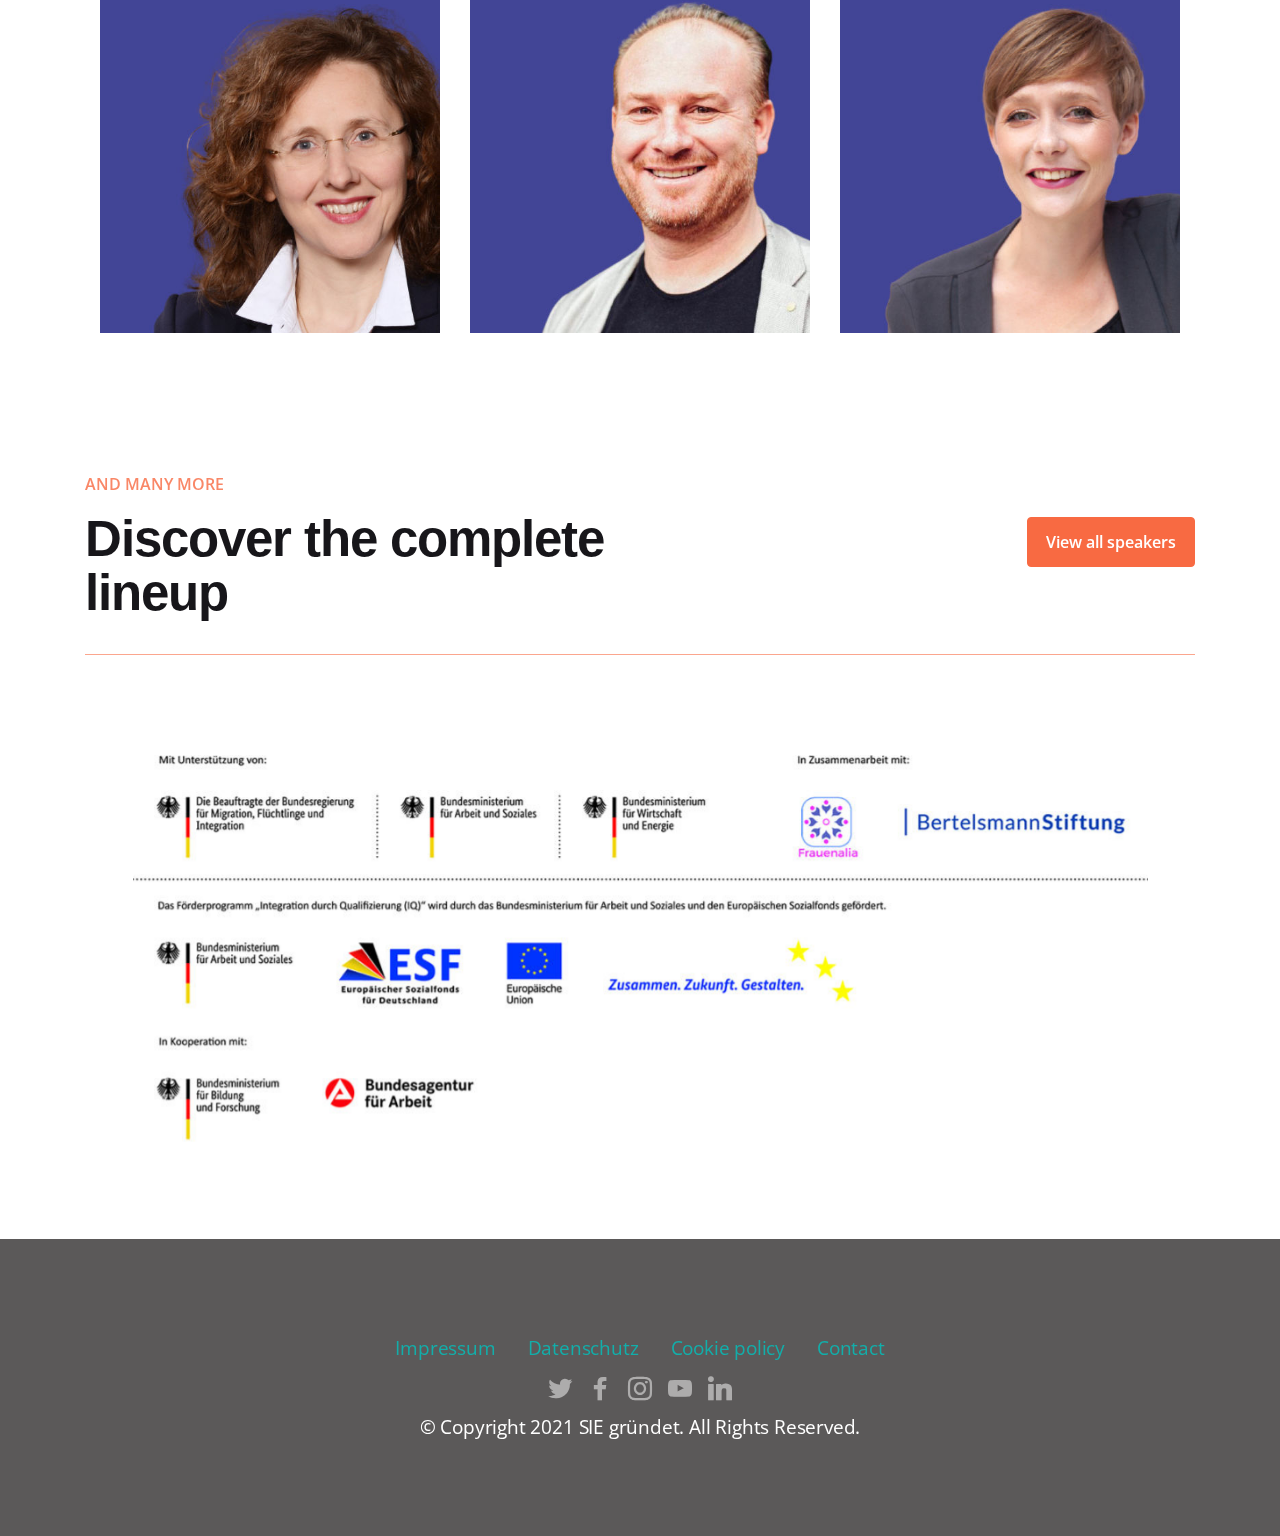
==== commit a8625caf: "E530 8.9" ====
--- a/de/index.html
+++ b/de/index.html
@@ -19,6 +19,7 @@
   <link rel="stylesheet" href="assets/FontAwesome/css/font-awesome.css">
   <link rel="stylesheet" href="assets/web/assets/mobirise-icons2/mobirise2.css">
   <link rel="stylesheet" href="assets/Material-Design-Icons/css/material.css">
+  <link rel="stylesheet" href="assets/linecons/style.css">
   <link rel="stylesheet" href="assets/tether/tether.min.css">
   <link rel="stylesheet" href="assets/bootstrap/css/bootstrap.min.css">
   <link rel="stylesheet" href="assets/bootstrap/css/bootstrap-grid.min.css">
@@ -114,7 +115,7 @@
         
         <div class="row justify-content-center">
             <div class="col-12 col-md-11">
-                <div class="carousel slide" id="sIp5Vs3hFN" data-interval="NaN">
+                <div class="carousel slide" id="sIpy7hPNoL" data-interval="NaN">
                
                     <div class="carousel-inner">
                         <div class="carousel-item slider-image item active">
@@ -127,7 +128,7 @@
                         
                     </div>
                     
-                    <a class="carousel-control carousel-control-next" role="button" data-slide="next" href="#sIp5Vs3hFN">
+                    <a class="carousel-control carousel-control-next" role="button" data-slide="next" href="#sIpy7hPNoL">
                        
                         <span class="sr-only">Next</span>
                     </a>
@@ -1306,15 +1307,15 @@
                 <div class="panel-item">
                     <div class="card-block">
                         <div class="testimonial-photo">
-                            <img src="assets/images/magdalena-ziomek-500x500.jpg" alt="Magdalena_Ziomek">
+                            <img src="assets/images/alicja-moltner-500x500.jpg" alt="Alicja Möltner">
                         </div>
                     </div>
                     <div class="card-footer">
-                        <div class="mbr-author-name mbr-semibold mbr-fonts-style display-5">Magdalena<br>Ziomek</div>
-                        <div class="mbr-author-desc mbr-regular mbr-fonts-style display-7">Gründerin und Geschäftsführerin von SMartDe eG</div>
+                        <div class="mbr-author-name mbr-semibold mbr-fonts-style display-5">Alicja Möltner</div>
+                        <div class="mbr-author-desc mbr-regular mbr-fonts-style display-7">Co-CEO and Member of Board&nbsp;<span style="font-size: 1.2rem; letter-spacing: -0.01em;">SMartDe eG</span></div>
                         <div class="social-list">
-                            <a href="https://www.linkedin.com/in/magdalena-ziomek-13795441/" target="_blank">
-                                <span class="icon mbr-iconfont mbr-iconfont-social socicon-linkedin socicon"></span>
+                            <a href="https://smart-eg.de" target="_blank">
+                                <span class="icon mbr-iconfont mbr-iconfont-social li_world"></span>
                             </a>
                             <a href="https://www.facebook.com/pages/Mobirise/1616226671953247" target="_blank">
                                 
@@ -1363,7 +1364,7 @@
         
         <div class="row justify-content-center">
             <div class="col-12 col-md-11">
-                <div class="carousel slide" id="sIp5VF7rkD" data-interval="NaN">
+                <div class="carousel slide" id="sIpy7Ab946" data-interval="NaN">
                
                     <div class="carousel-inner">
                         <div class="carousel-item slider-image item active">
@@ -1376,7 +1377,7 @@
                         
                     </div>
                     
-                    <a class="carousel-control carousel-control-next" role="button" data-slide="next" href="#sIp5VF7rkD">
+                    <a class="carousel-control carousel-control-next" role="button" data-slide="next" href="#sIpy7Ab946">
                        
                         <span class="sr-only">Next</span>
                     </a>
--- a/de/assets/linecons/style.css
+++ b/de/assets/linecons/style.css
@@ -0,0 +1,175 @@
+@font-face {
+	font-family: 'linecons';
+	src:url('fonts/linecons.eot');
+	
+	
+  src: url('fonts/linecons.eot');
+  src: url('fonts/linecons.eot?#iefix') format('embedded-opentype'), 
+  url('fonts/linecons.woff') format('woff'), 
+  url('fonts/linecons.ttf') format('truetype'), 
+  url('fonts/linecons.svg#linecons') format('svg');
+}
+
+/* Use the following CSS code if you want to use data attributes for inserting your icons */
+[data-icon]:before {
+	font-family: 'linecons' !important;
+	content: attr(data-icon);
+	speak: none;
+	font-weight: normal;
+	line-height: 1;
+	-webkit-font-smoothing: antialiased;
+}
+
+/* Use the following CSS code if you want to have a class per icon */
+[class^="li_"]:before, [class*=" li_"]:before {
+	font-family: 'linecons' !important;
+	font-style: normal;
+	speak: none;
+	font-weight: normal;
+	line-height: 1;
+	-webkit-font-smoothing: antialiased;
+}
+.li_heart:before {
+	content: "\e000";
+}
+.li_cloud:before {
+	content: "\e001";
+}
+.li_star:before {
+	content: "\e002";
+}
+.li_tv:before {
+	content: "\e003";
+}
+.li_sound:before {
+	content: "\e004";
+}
+.li_video:before {
+	content: "\e005";
+}
+.li_trash:before {
+	content: "\e006";
+}
+.li_user:before {
+	content: "\e007";
+}
+.li_key:before {
+	content: "\e008";
+}
+.li_search:before {
+	content: "\e009";
+}
+.li_settings:before {
+	content: "\e00a";
+}
+.li_camera:before {
+	content: "\e00b";
+}
+.li_tag:before {
+	content: "\e00c";
+}
+.li_lock:before {
+	content: "\e00d";
+}
+.li_bulb:before {
+	content: "\e00e";
+}
+.li_pen:before {
+	content: "\e00f";
+}
+.li_diamond:before {
+	content: "\e010";
+}
+.li_display:before {
+	content: "\e011";
+}
+.li_location:before {
+	content: "\e012";
+}
+.li_eye:before {
+	content: "\e013";
+}
+.li_bubble:before {
+	content: "\e014";
+}
+.li_stack:before {
+	content: "\e015";
+}
+.li_cup:before {
+	content: "\e016";
+}
+.li_phone:before {
+	content: "\e017";
+}
+.li_news:before {
+	content: "\e018";
+}
+.li_mail:before {
+	content: "\e019";
+}
+.li_like:before {
+	content: "\e01a";
+}
+.li_photo:before {
+	content: "\e01b";
+}
+.li_note:before {
+	content: "\e01c";
+}
+.li_clock:before {
+	content: "\e01d";
+}
+.li_paperplane:before {
+	content: "\e01e";
+}
+.li_params:before {
+	content: "\e01f";
+}
+.li_banknote:before {
+	content: "\e020";
+}
+.li_data:before {
+	content: "\e021";
+}
+.li_music:before {
+	content: "\e022";
+}
+.li_megaphone:before {
+	content: "\e023";
+}
+.li_study:before {
+	content: "\e024";
+}
+.li_lab:before {
+	content: "\e025";
+}
+.li_food:before {
+	content: "\e026";
+}
+.li_t-shirt:before {
+	content: "\e027";
+}
+.li_fire:before {
+	content: "\e028";
+}
+.li_clip:before {
+	content: "\e029";
+}
+.li_shop:before {
+	content: "\e02a";
+}
+.li_calendar:before {
+	content: "\e02b";
+}
+.li_vallet:before {
+	content: "\e02c";
+}
+.li_vynil:before {
+	content: "\e02d";
+}
+.li_truck:before {
+	content: "\e02e";
+}
+.li_world:before {
+	content: "\e02f";
+}
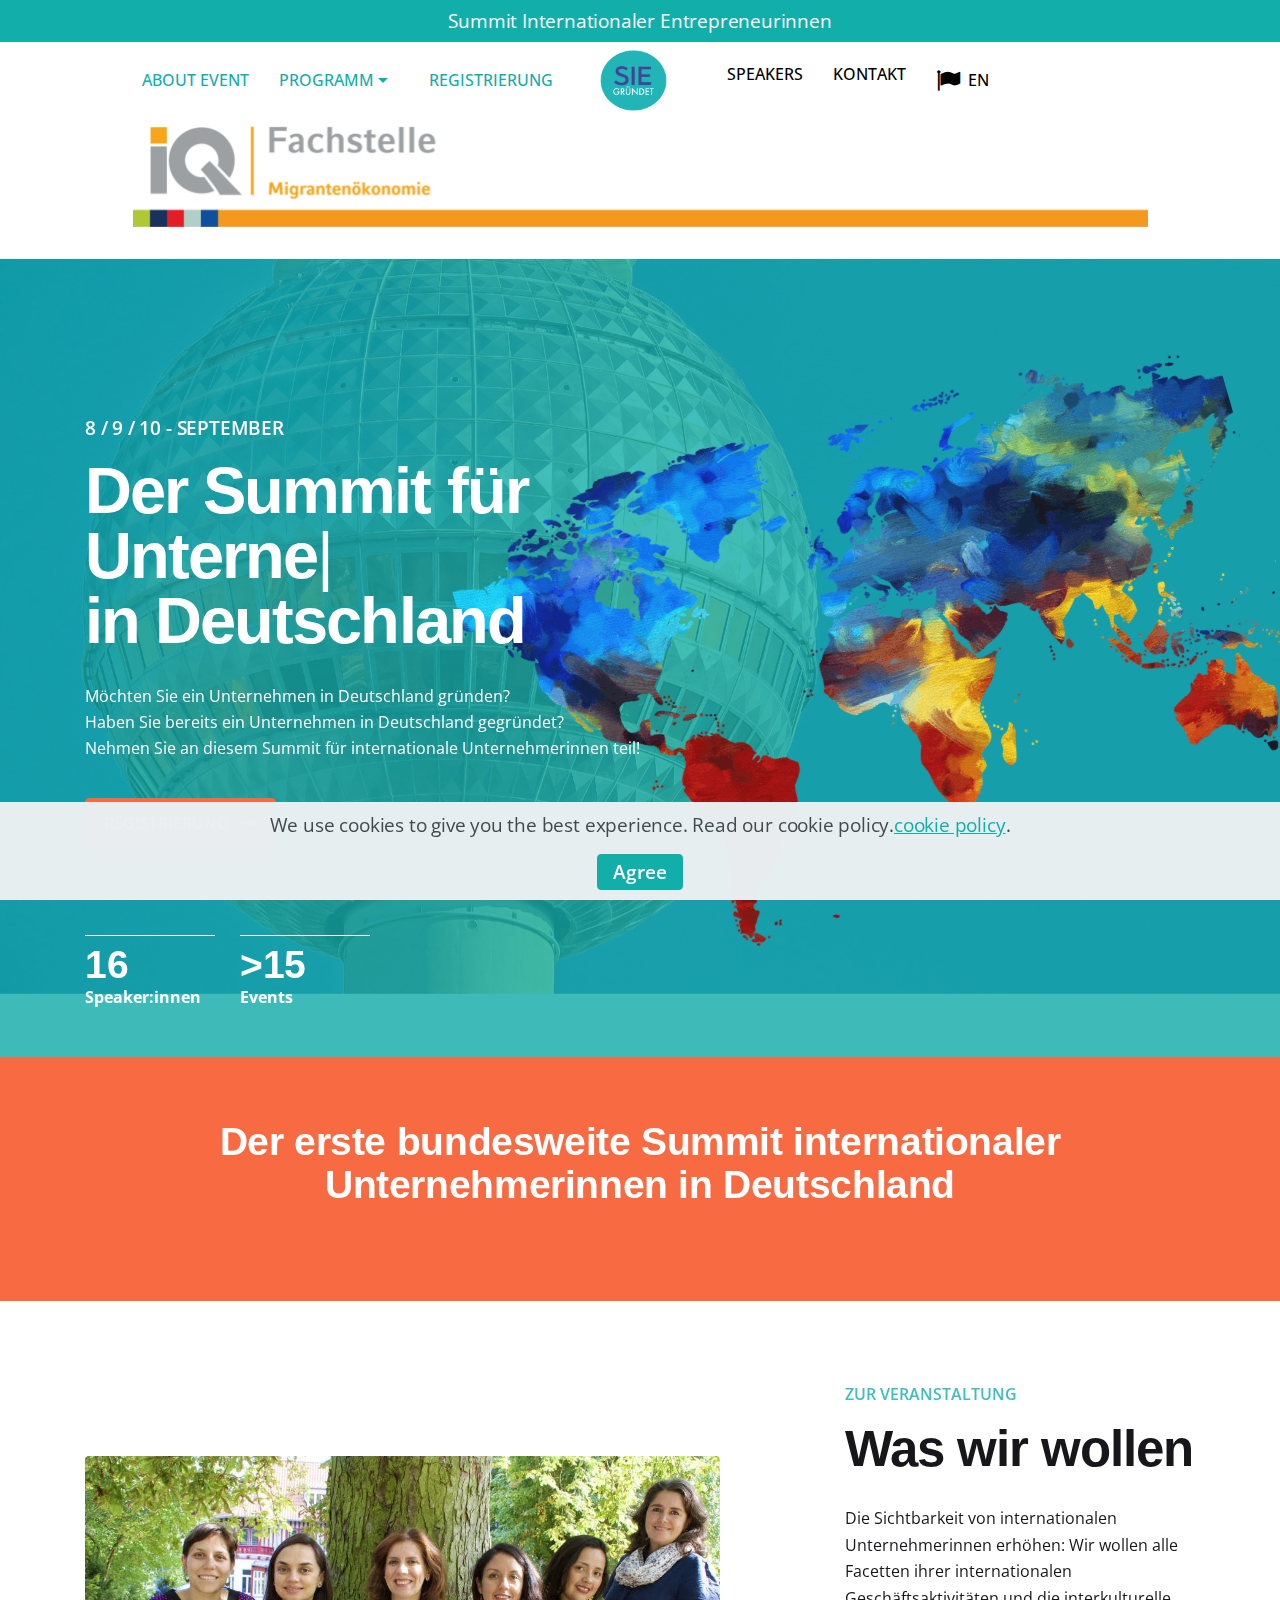
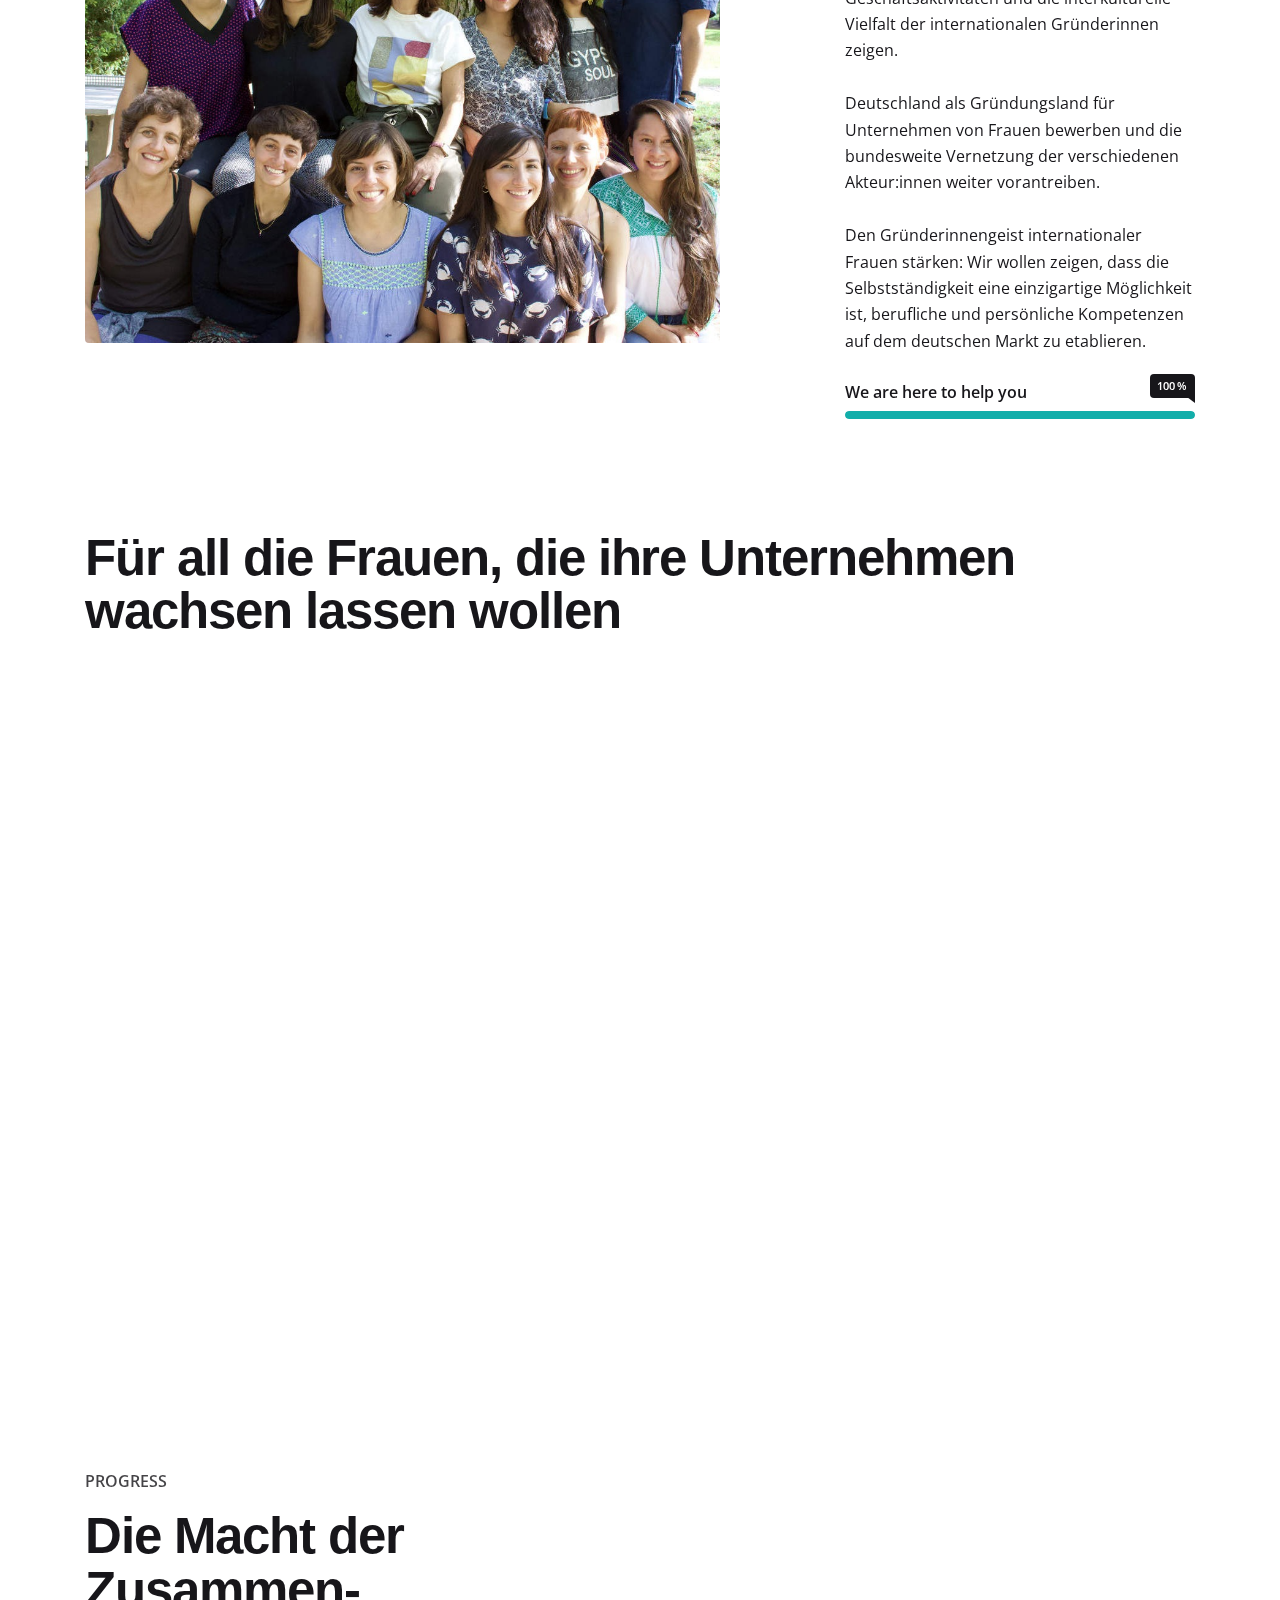
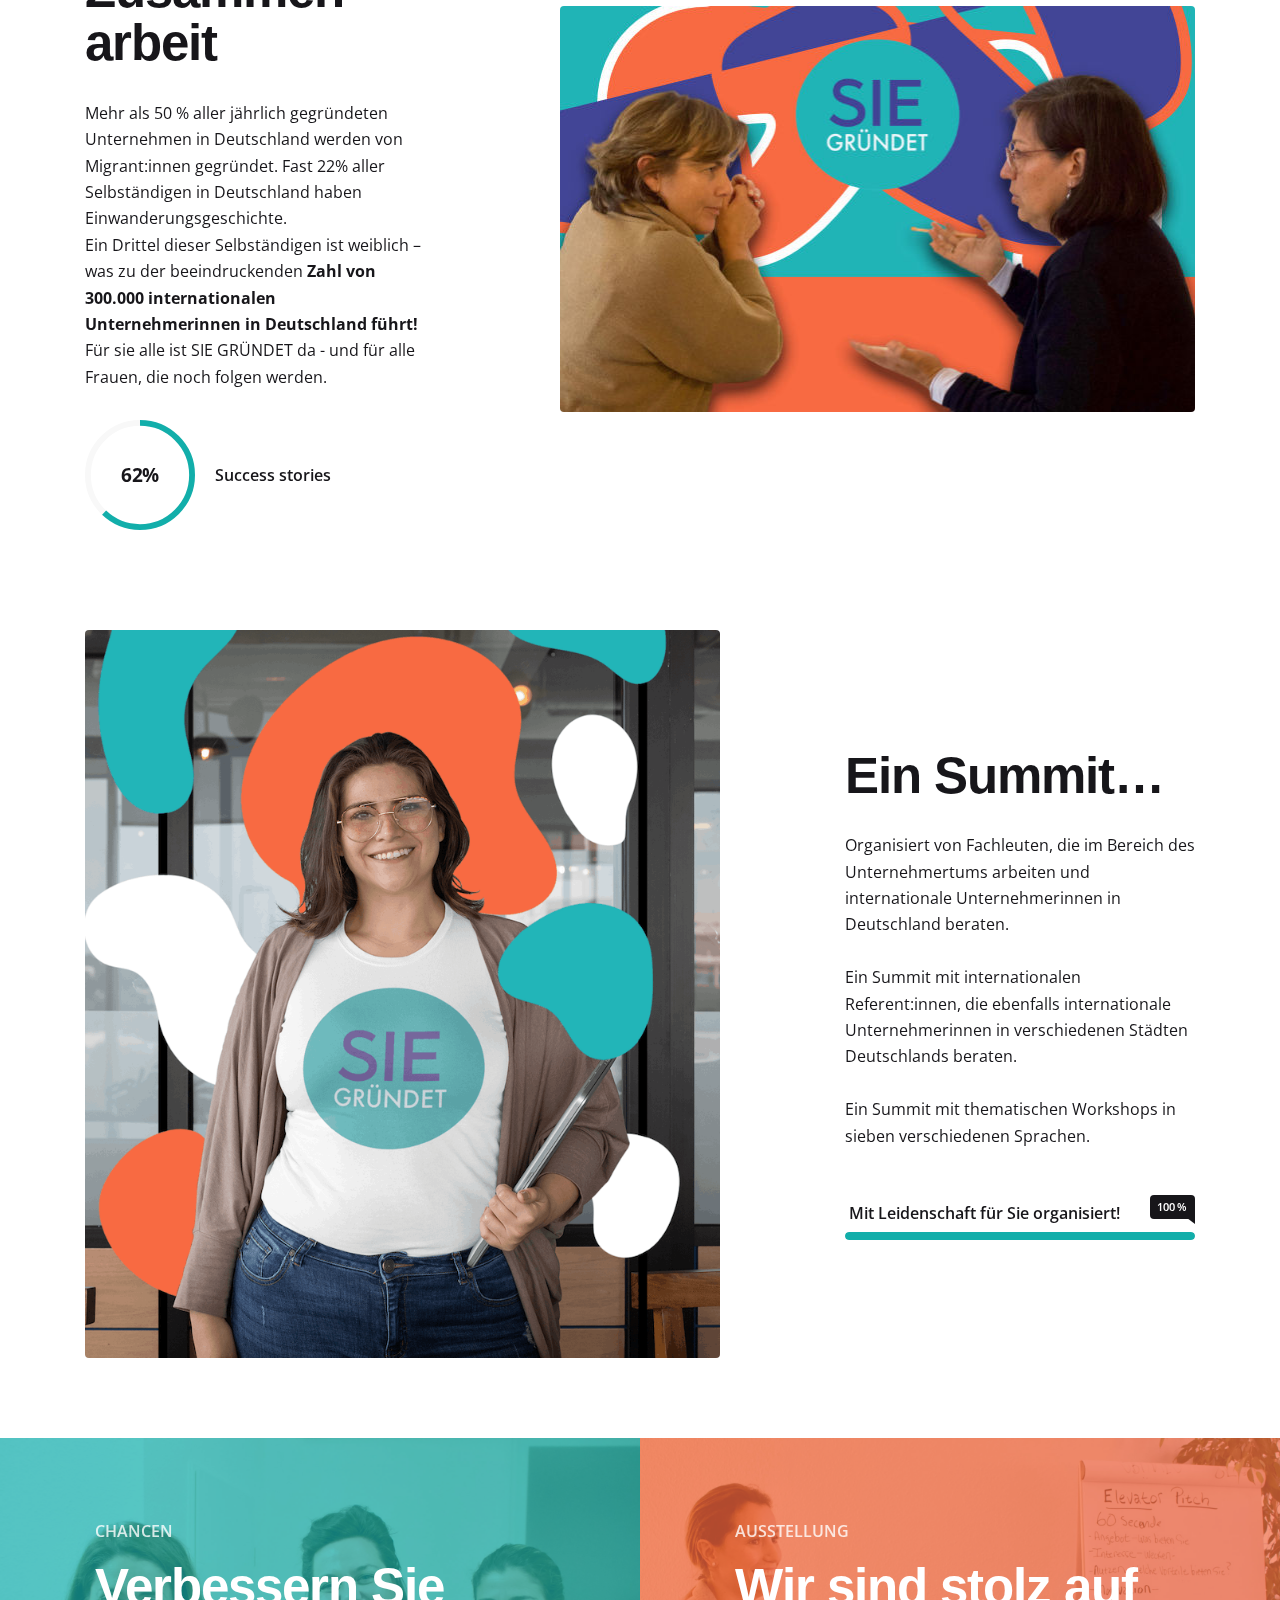
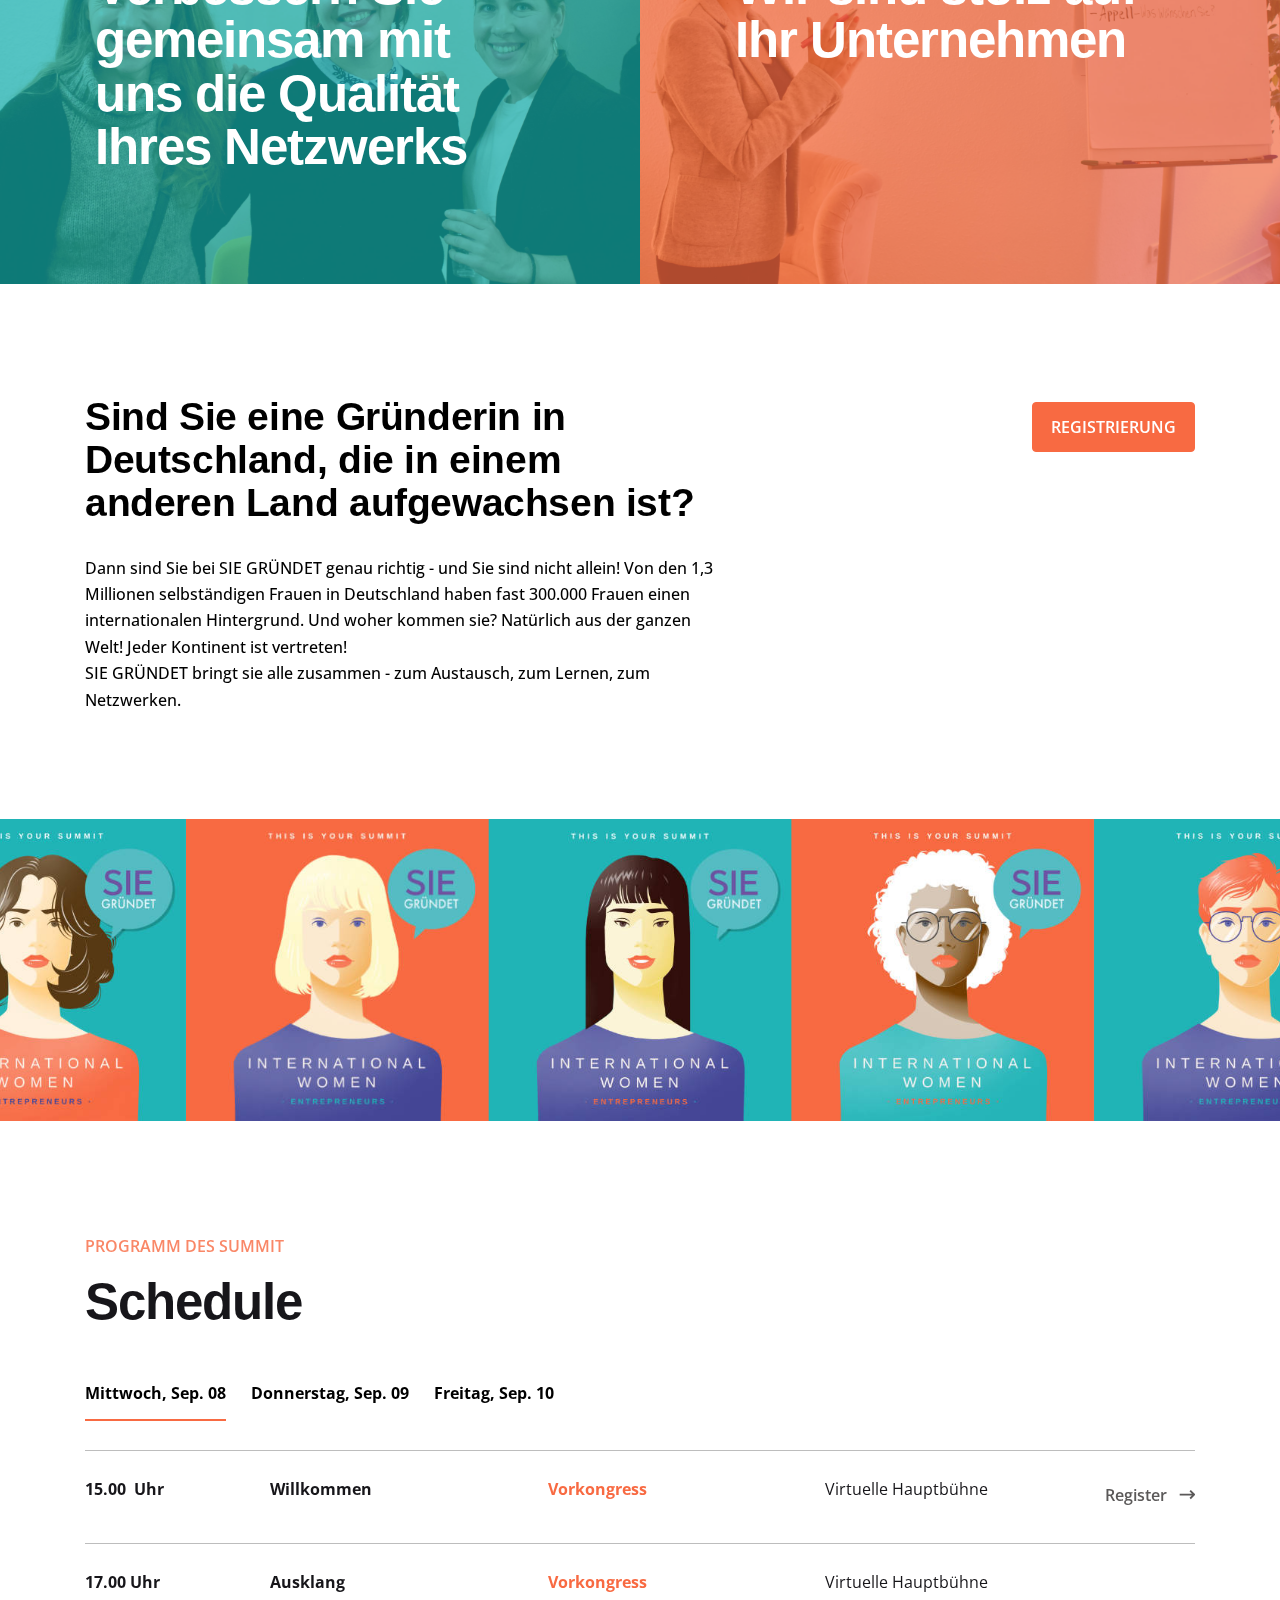
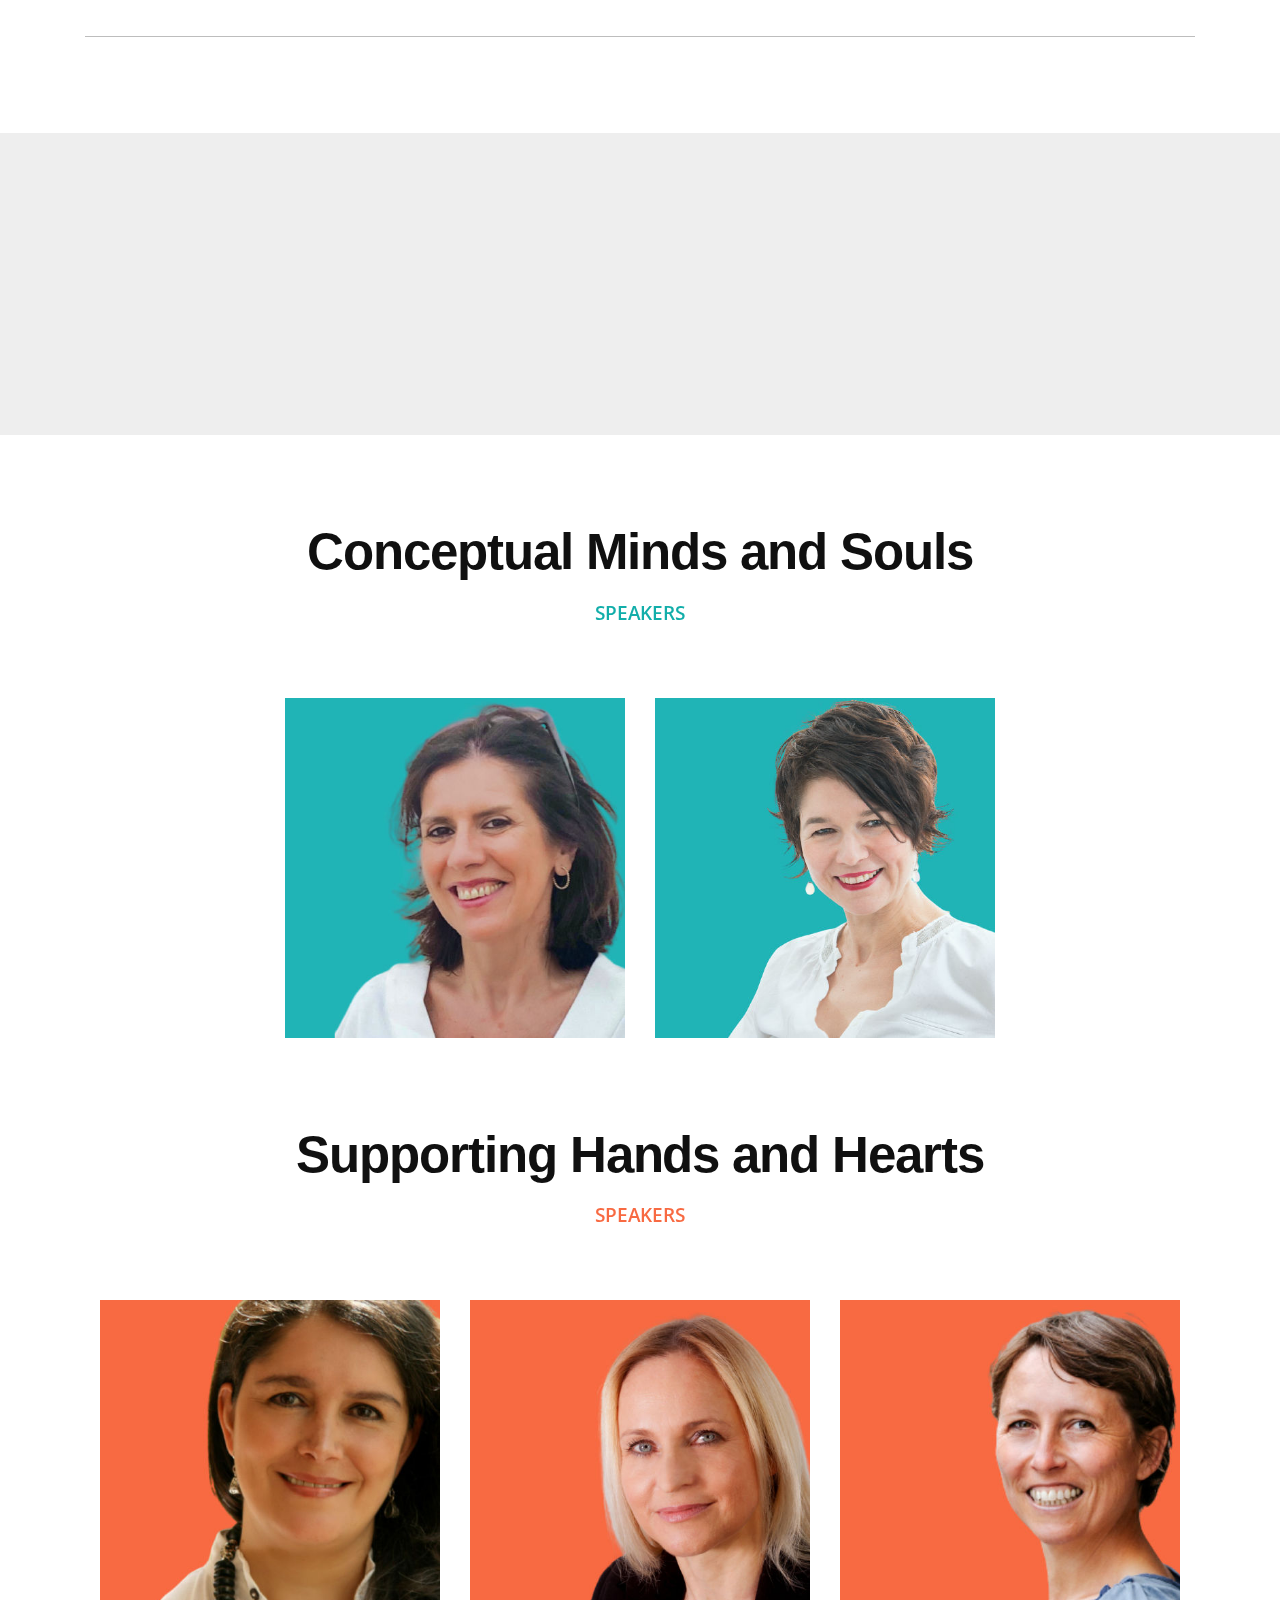
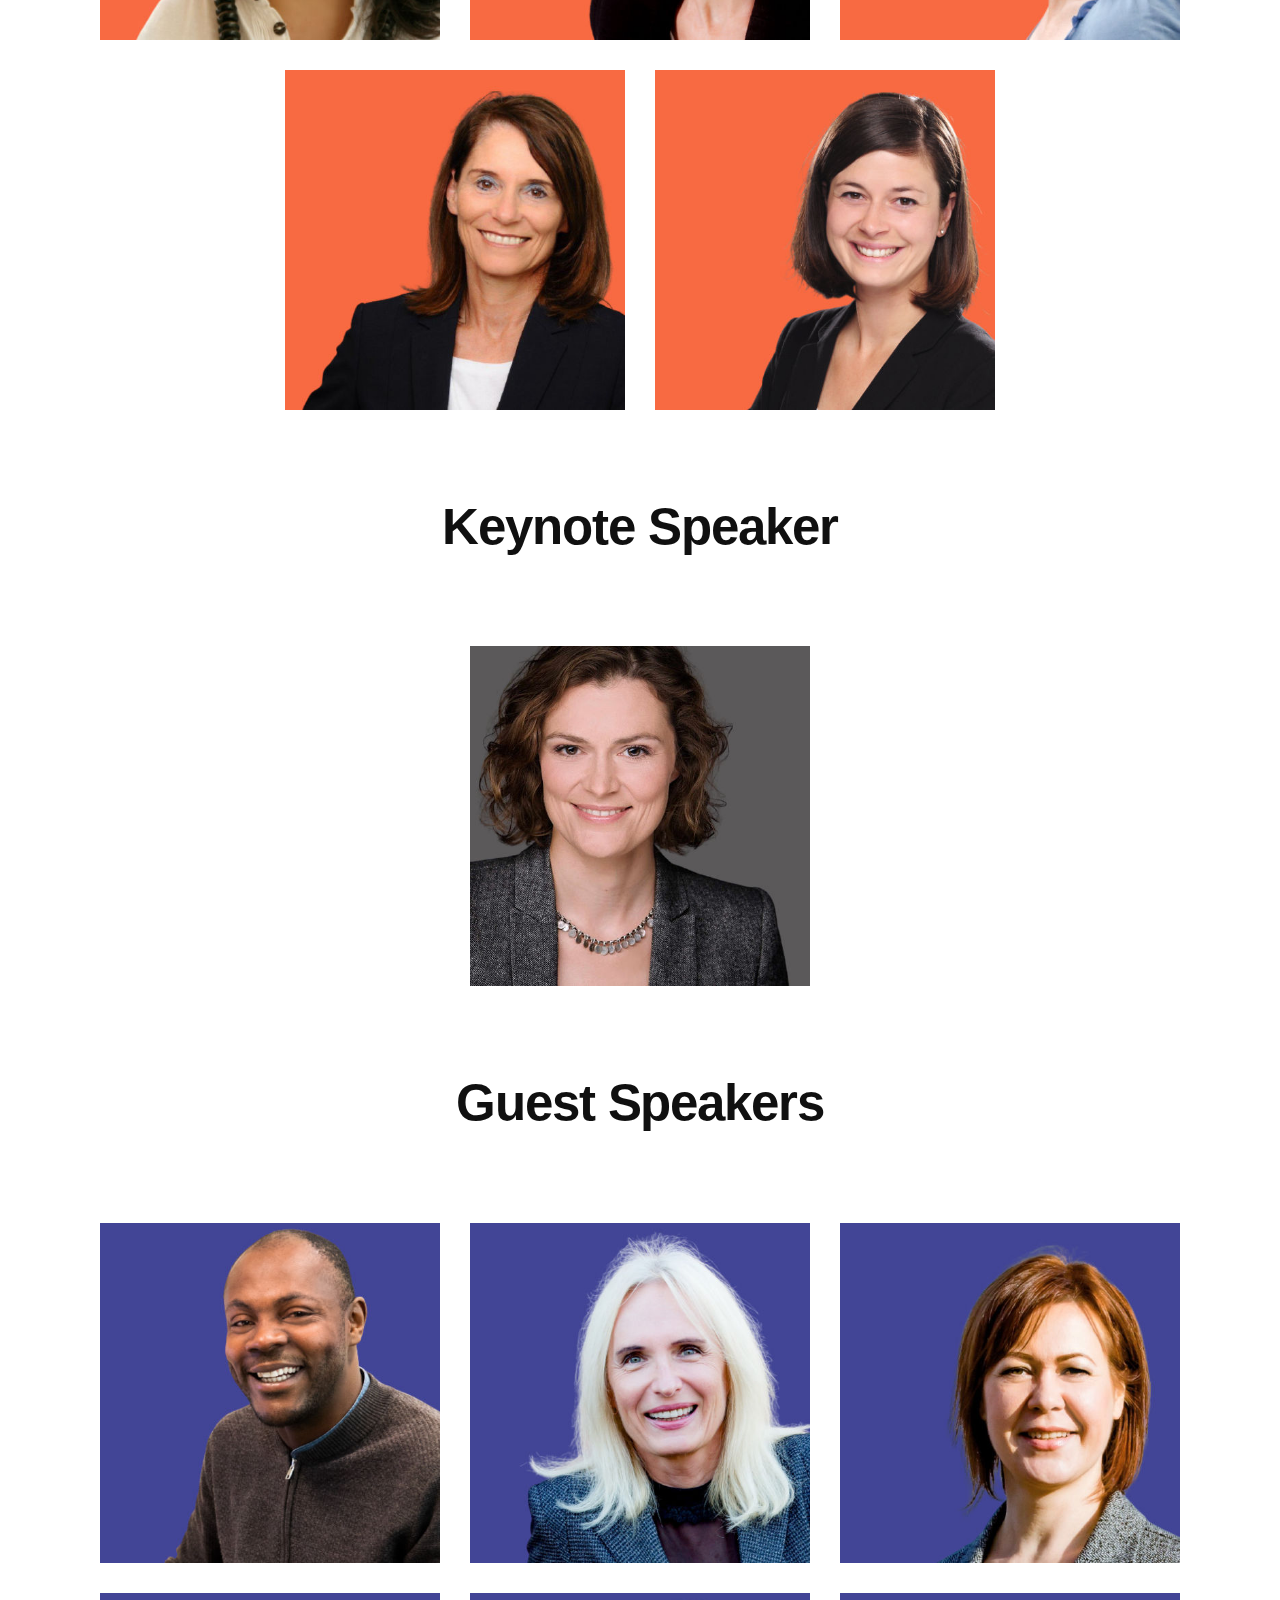
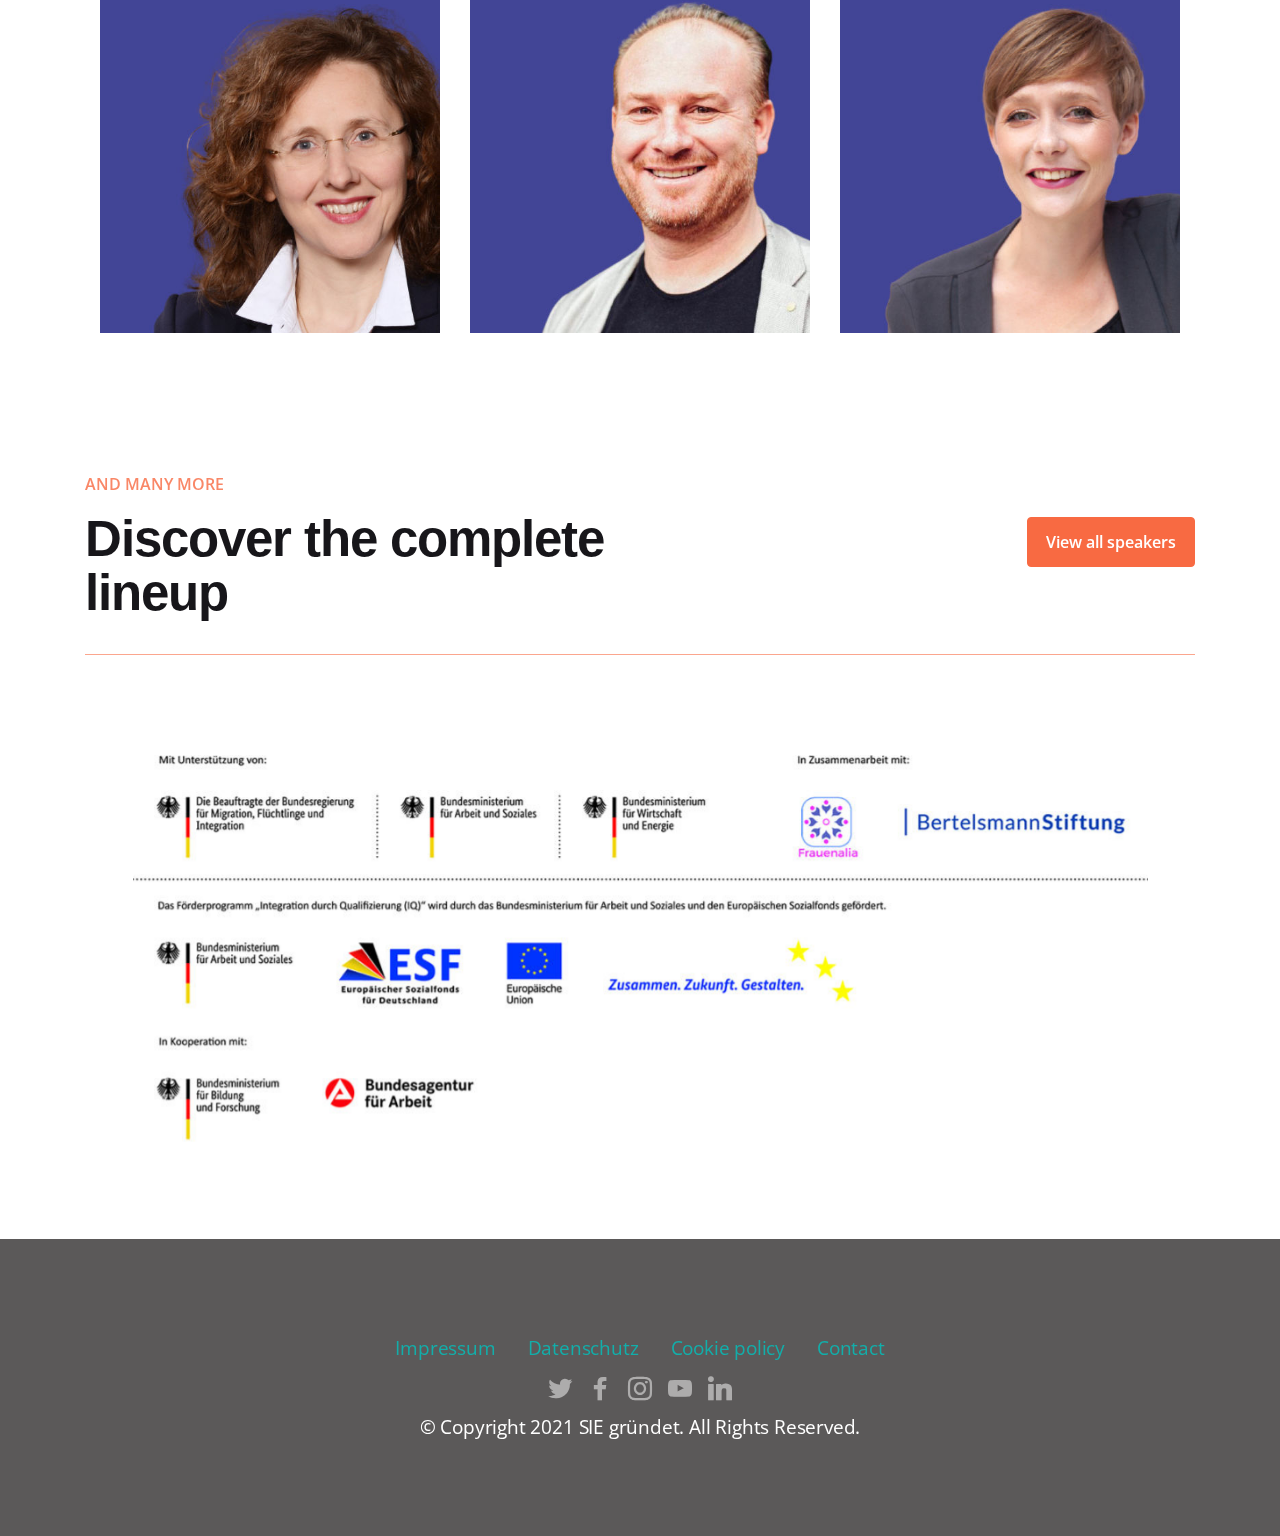
==== commit 19acecb4: "E530 1.11" ====
--- a/de/index.html
+++ b/de/index.html
@@ -115,7 +115,7 @@
         
         <div class="row justify-content-center">
             <div class="col-12 col-md-11">
-                <div class="carousel slide" id="sIpy7hPNoL" data-interval="NaN">
+                <div class="carousel slide" id="sNxJxKbMq8" data-interval="NaN">
                
                     <div class="carousel-inner">
                         <div class="carousel-item slider-image item active">
@@ -128,7 +128,7 @@
                         
                     </div>
                     
-                    <a class="carousel-control carousel-control-next" role="button" data-slide="next" href="#sIpy7hPNoL">
+                    <a class="carousel-control carousel-control-next" role="button" data-slide="next" href="#sNxJxKbMq8">
                        
                         <span class="sr-only">Next</span>
                     </a>
@@ -269,7 +269,7 @@
         
         <div class="row justify-content-center mt-4">
             <div class="col-12 col-md-12 video-block">
-                <div class="video-wrapper"><iframe class="mbr-embedded-video" src="https://www.youtube.com/embed/8yL_RlNDDmE?rel=0&amp;amp;showinfo=0&amp;autoplay=1&amp;loop=1&amp;playlist=8yL_RlNDDmE" width="1280" height="720" frameborder="0" allowfullscreen></iframe></div>
+                <div class="video-wrapper"><iframe class="mbr-embedded-video" src="https://www.youtube.com/embed/-buetprKb44?rel=0&amp;amp;showinfo=0&amp;autoplay=1&amp;loop=1&amp;playlist=-buetprKb44" width="1280" height="720" frameborder="0" allowfullscreen></iframe></div>
                 
             </div>
         </div>
@@ -1364,7 +1364,7 @@
         
         <div class="row justify-content-center">
             <div class="col-12 col-md-11">
-                <div class="carousel slide" id="sIpy7Ab946" data-interval="NaN">
+                <div class="carousel slide" id="sNxJy1ZmIm" data-interval="NaN">
                
                     <div class="carousel-inner">
                         <div class="carousel-item slider-image item active">
@@ -1377,7 +1377,7 @@
                         
                     </div>
                     
-                    <a class="carousel-control carousel-control-next" role="button" data-slide="next" href="#sIpy7Ab946">
+                    <a class="carousel-control carousel-control-next" role="button" data-slide="next" href="#sNxJy1ZmIm">
                        
                         <span class="sr-only">Next</span>
                     </a>
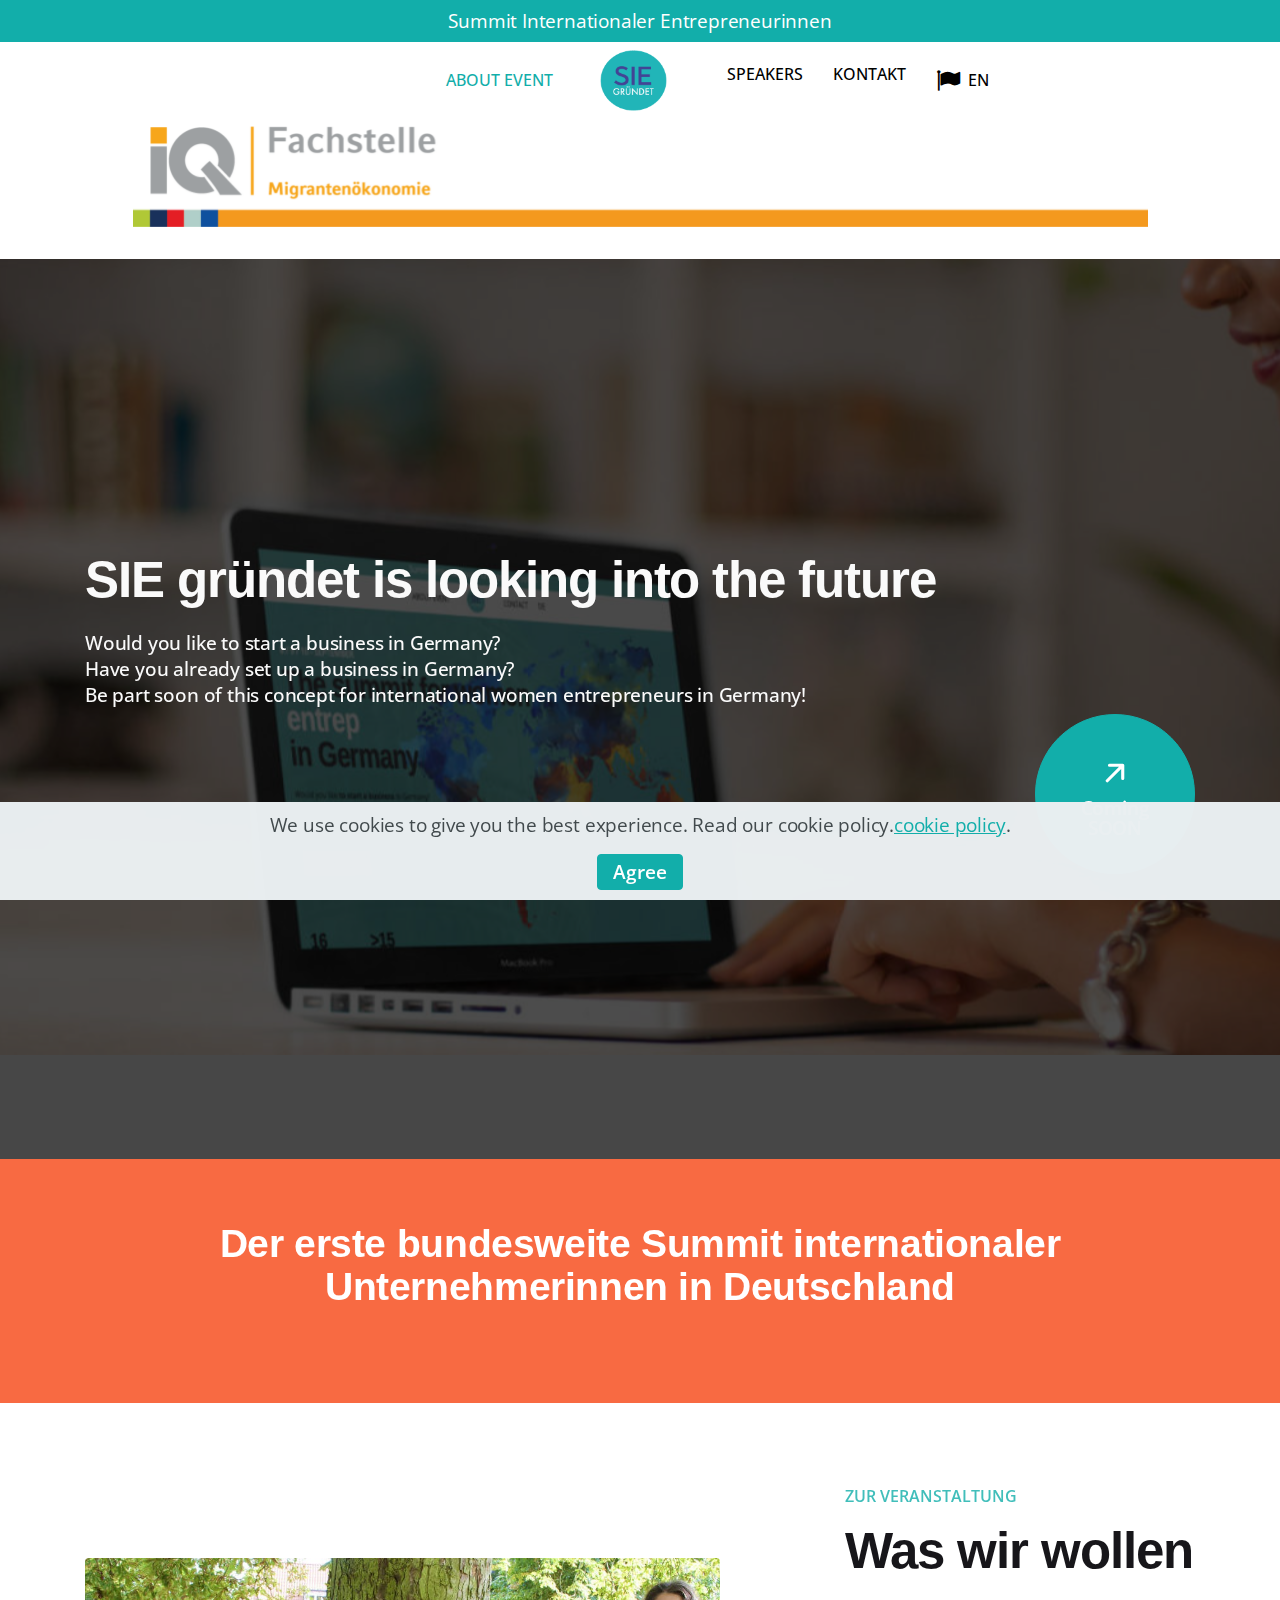
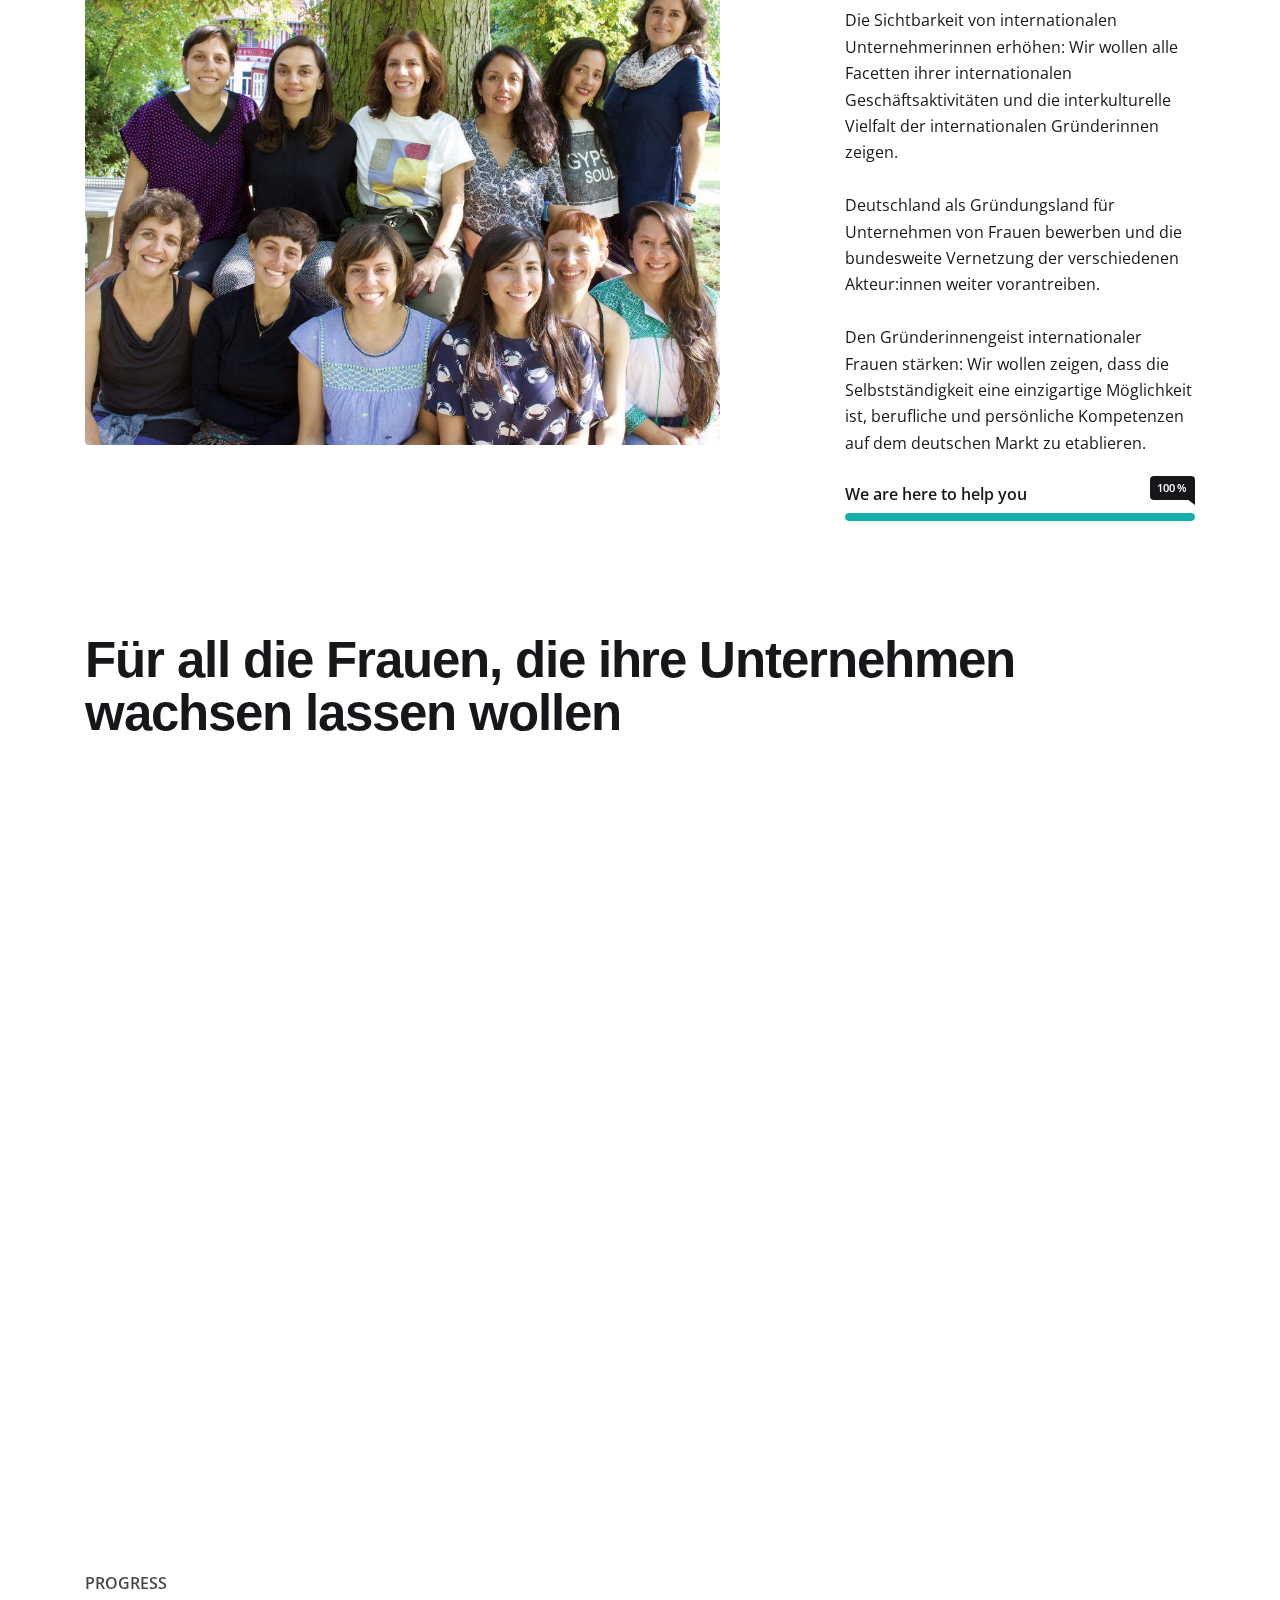
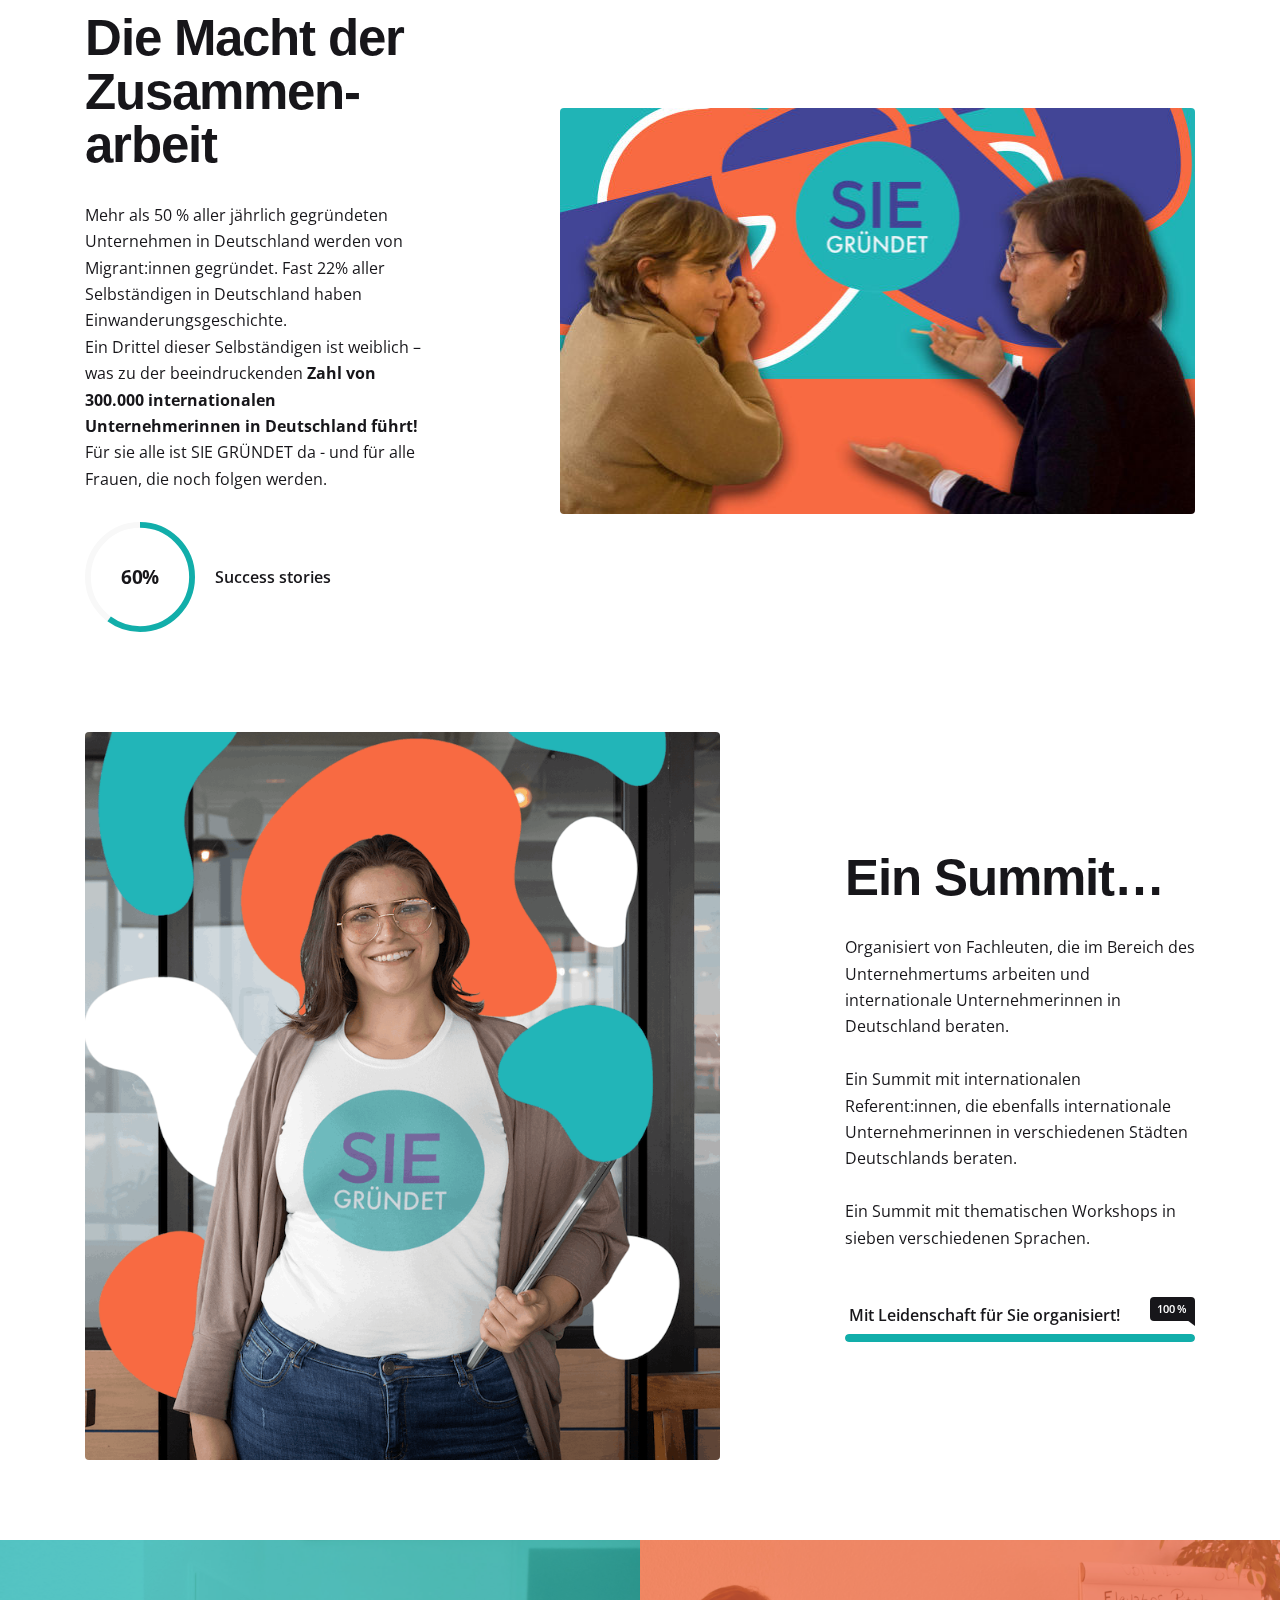
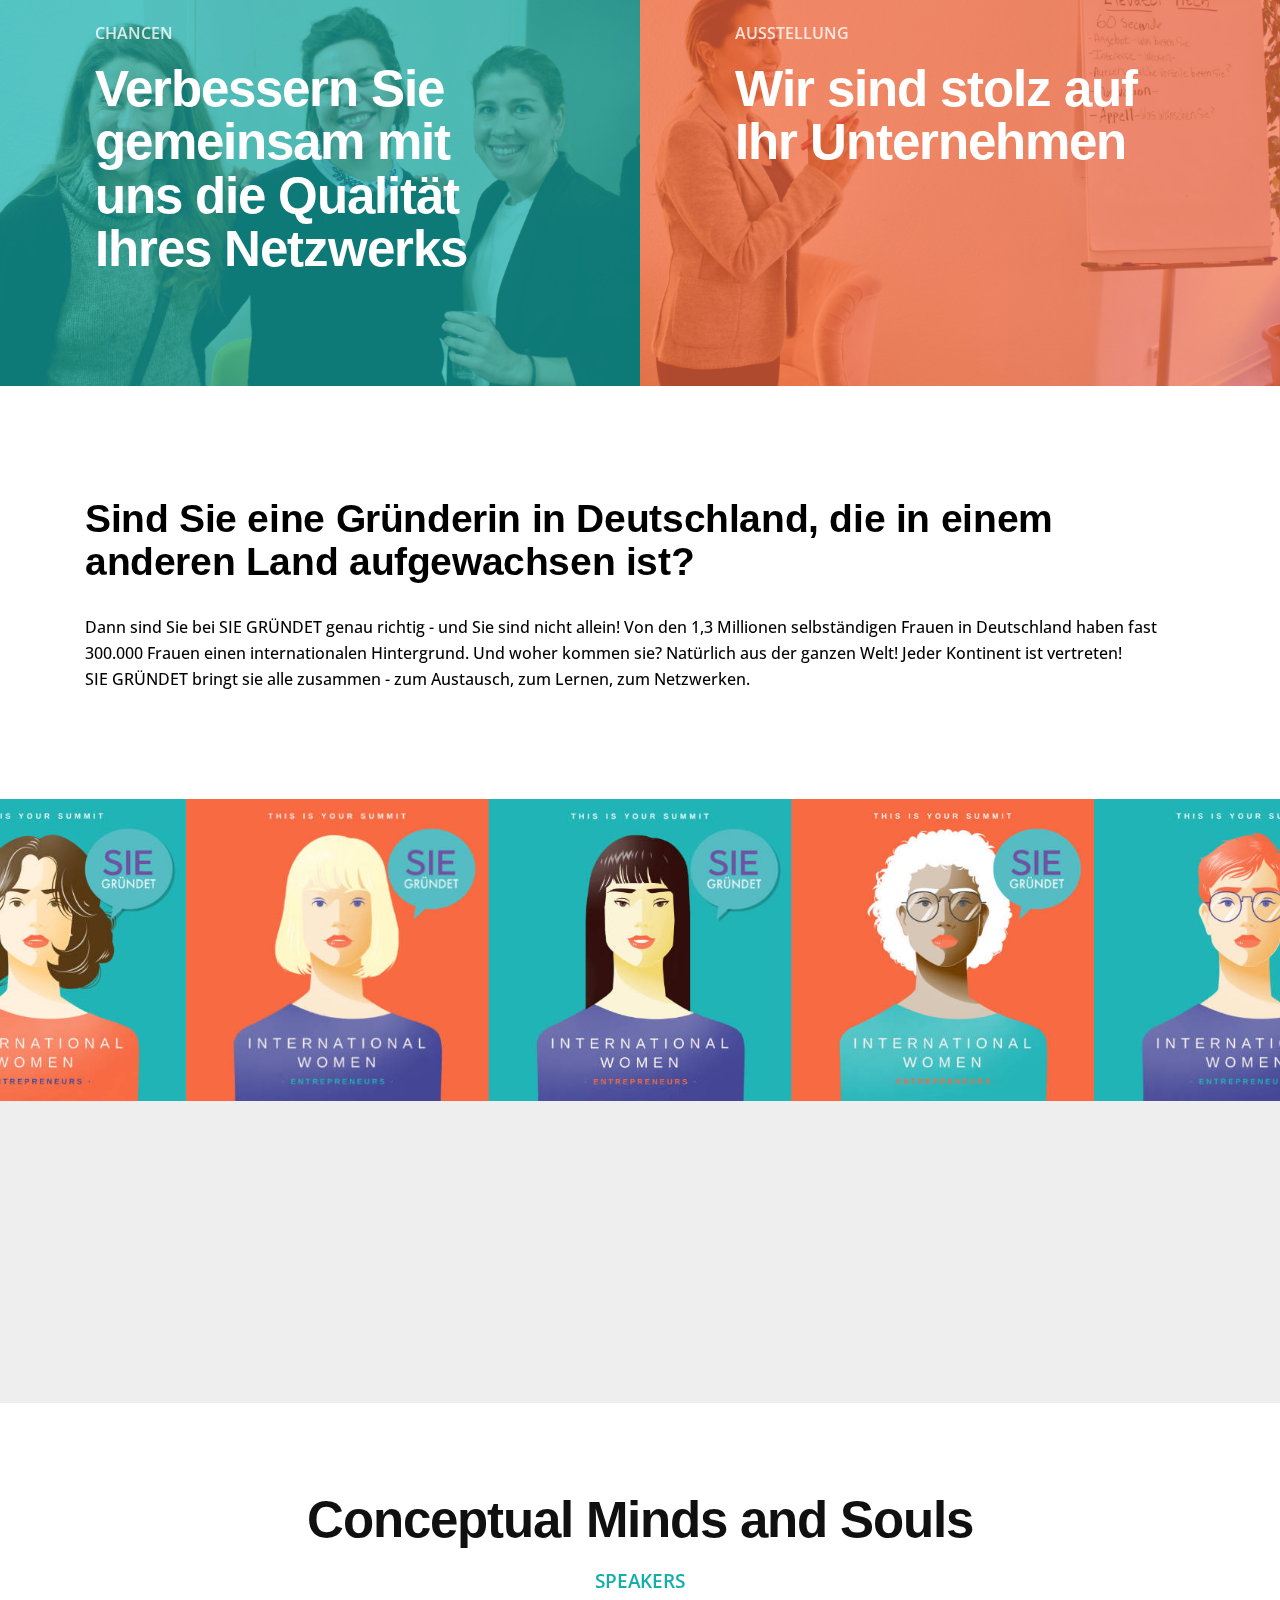
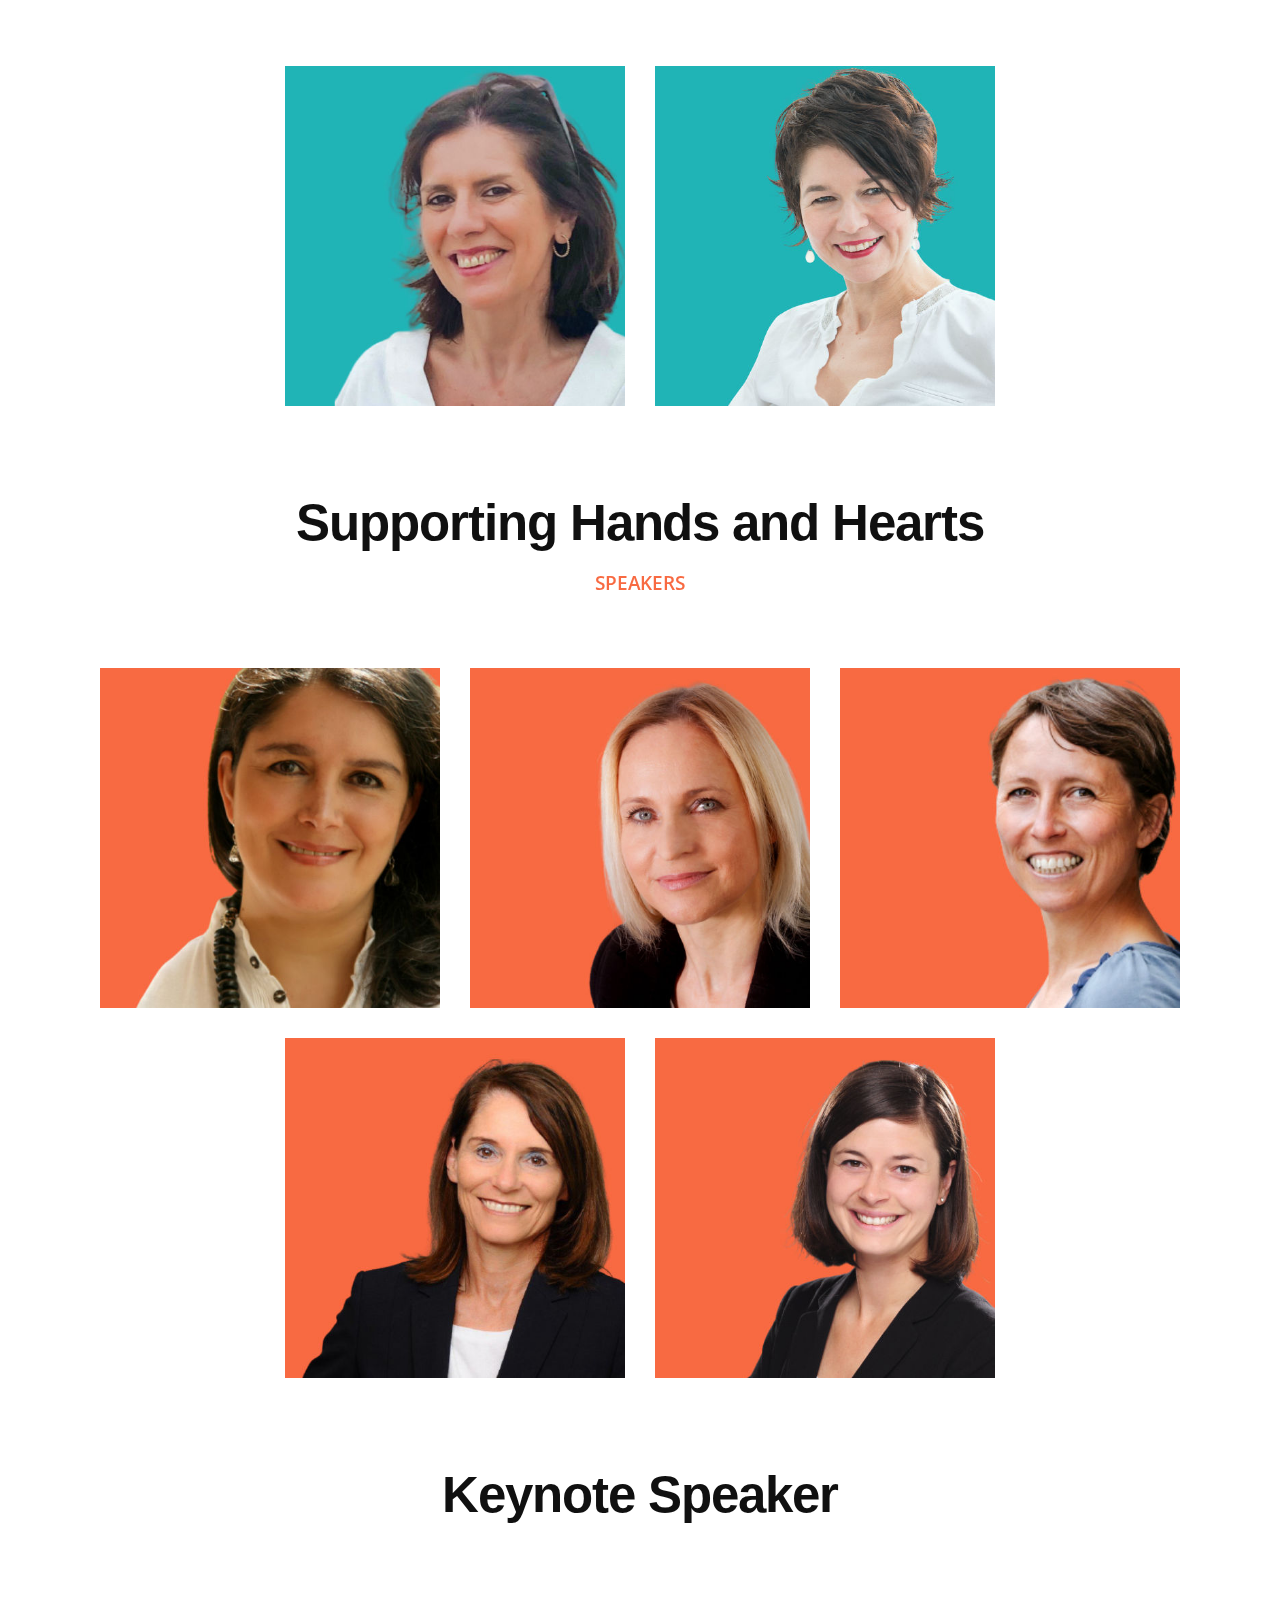
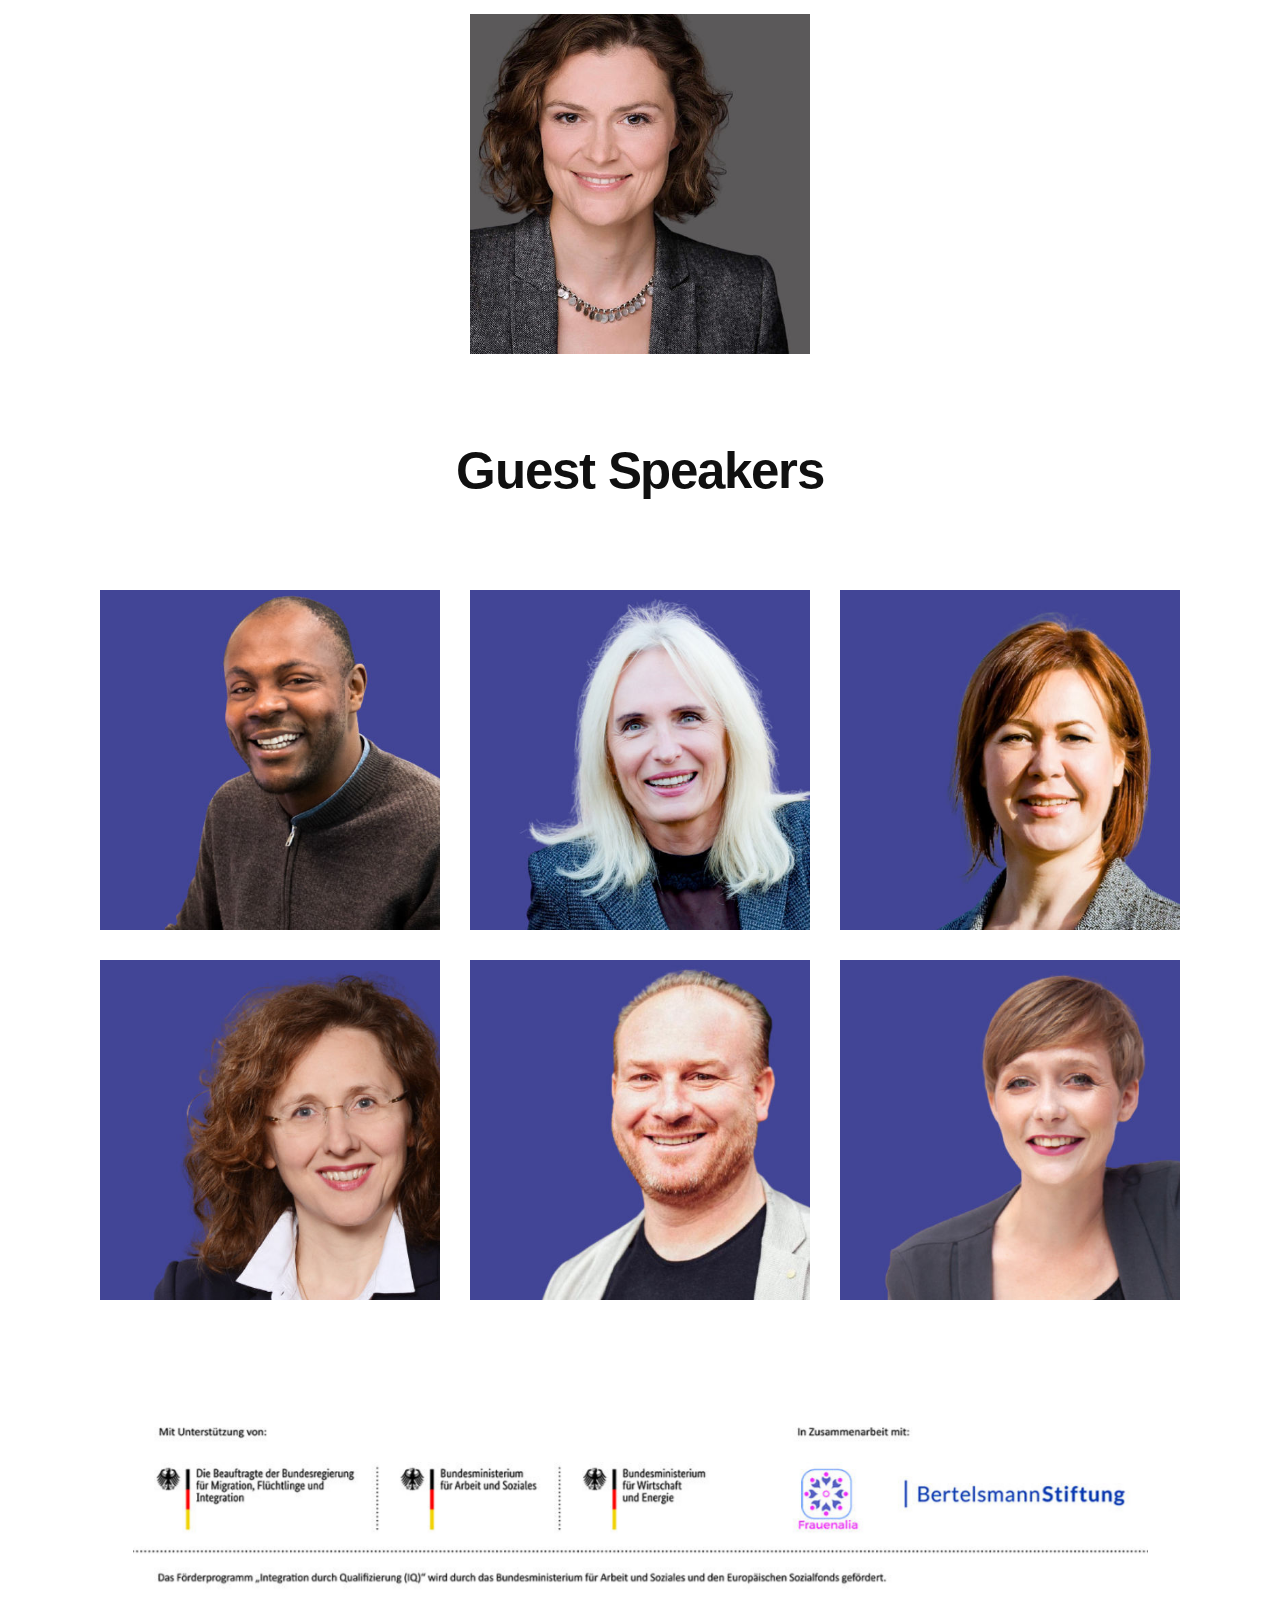
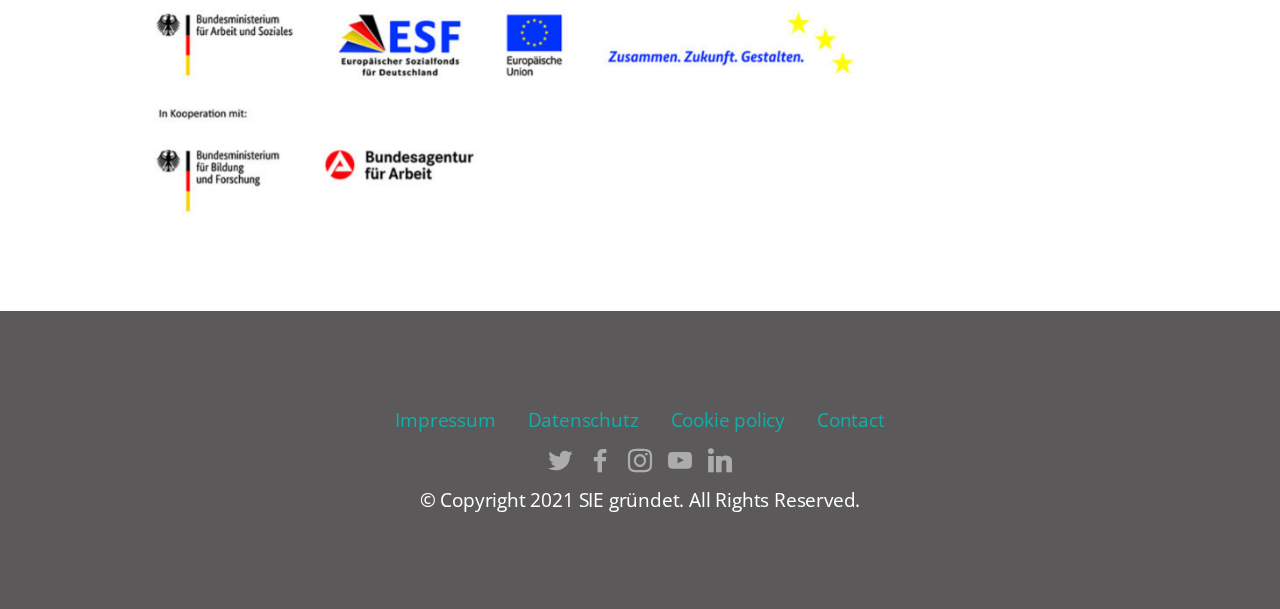
==== commit cda93d1a: "E530 14.9" ====
--- a/de/index.html
+++ b/de/index.html
@@ -72,7 +72,7 @@
                 <ul class="navbar-nav nav-dropdown" data-app-modern-menu="true"><li class="nav-item">
                         <a class="nav-link link text-primary display-4" href="index.html#content5-d">
                             ABOUT EVENT</a>
-                    </li><li class="nav-item dropdown"><a class="nav-link link dropdown-toggle text-primary display-4" href="#" data-toggle="dropdown-submenu" aria-expanded="false">PROGRAMM</a><div class="dropdown-menu"><a class="dropdown-item text-primary display-4" href="index.html#tabs2-31">Schedule</a><a class="dropdown-item text-primary display-4" href="ateliers.html" aria-expanded="false">Ateliers</a></div></li><li class="nav-item"><a class="nav-link link text-primary display-4" href="https://live.sie-gruendet.de" aria-expanded="true">REGISTRIERUNG</a></li></ul>
+                    </li></ul>
             </div>
 
             <div class="brand-container">
@@ -115,7 +115,7 @@
         
         <div class="row justify-content-center">
             <div class="col-12 col-md-11">
-                <div class="carousel slide" id="sNxJxKbMq8" data-interval="NaN">
+                <div class="carousel slide" id="thpWdlyejO" data-interval="NaN">
                
                     <div class="carousel-inner">
                         <div class="carousel-item slider-image item active">
@@ -128,7 +128,7 @@
                         
                     </div>
                     
-                    <a class="carousel-control carousel-control-next" role="button" data-slide="next" href="#sNxJxKbMq8">
+                    <a class="carousel-control carousel-control-next" role="button" data-slide="next" href="#thpWdlyejO">
                        
                         <span class="sr-only">Next</span>
                     </a>
@@ -138,48 +138,22 @@
     </div>
 </section>
 
-<section class="header1 conferencem4_header1 cid-sAuuH0mISD mbr-parallax-background" id="header1-1">
-
-    
-
-    <div class="mbr-overlay" style="opacity: 0.8; background-color: rgb(18, 174, 170);">
-    </div>
-
-
-    <div class="image"></div>
-
-    <div class="container">
-        <div class="row">
-            <div class="col-lg-12 position">
-                <h3 class="mbr-section-subtitle mbr-semibold mbr-fonts-style display-7">8 / 9 / 10 - SEPTEMBER&nbsp;</h3>
-                <h1 class="mbr-section-title mbr-bold mbr-fonts-style display-1">Der Summit für&nbsp;</h1>
-                <div class="typed-text display-1">
-                    <span>
-                        <span class="animated-element mbr-bold" data-word1="Unternehmerinnen" data-word2="eingewanderte Frauen" data-word3="mutige Frauen " data-speed="1">
-                        </span>
-                    </span>
-                </div>
-                <h1 class="mbr-section-title mbr-bold mbr-fonts-style display-1">in Deutschland</h1>
-                <p class="mbr-text mbr-fonts-style display-4">Möchten Sie ein Unternehmen in Deutschland gründen?
-<br>Haben Sie bereits ein Unternehmen in Deutschland gegründet?
-<br>Nehmen Sie an diesem Summit für internationale Unternehmerinnen teil!&nbsp;<br></p>
-                <div class="mbr-section-btn"><a class="btn btn-success display-4" type="submit" href="https://live.sie-gruendet.de"><span class="fa fa-long-arrow-right mbr-iconfont mbr-iconfont-btn"></span>REGISTRIERUNG</a></div>
-            </div>
-            <div class="info__block col-lg-12 align-left position justify-content-sm-start">
-                
-                
-
-                
-            <div class="info__block-item">
-                    <div class="divider"></div>
-                    <h4 class="title__item mbr-bold mbr-fonts-style display-5">16</h4>
-                    <p class="text__item mbr-bold mbr-fonts-style display-4">Speaker:innen</p>
-                </div><div class="info__block-item">
-                    <div class="divider"></div>
-                    <h4 class="title__item mbr-bold mbr-fonts-style display-5">&gt;15</h4>
-                    <p class="text__item mbr-bold mbr-fonts-style display-4">Events</p>
-                </div></div>
-        </div>
+<section class="header1 cid-thpVu9W6lU mbr-fullscreen mbr-parallax-background" id="header1-3f">
+
+    
+
+    <div class="mbr-overlay" style="opacity: 0.7; background-color: rgb(0, 0, 0);">
+    </div>
+
+    <div class="container">
+        <h1 class="mbr-card-title mbr-fonts-style mb-md-4 display-2"><strong>
+            SIE gründet is looking into the future</strong></h1>
+        <h2 class="mbr-text mbr-fonts-style display-7">Would you like to start a business in Germany?<div>Have you already set up a business in Germany?</div><div>Be part soon of this concept for international women entrepreneurs in Germany!</div></h2>
+        
+        <div class="mbr-section-btn icon-wrap"><a href="#" class="btn btn-primary card-btn column display-7">
+                <svg xmlns="http://www.w3.org/2000/svg" width="50" height="50" fill="currentColor" class="bi bi-arrow-down-short rotate" viewBox="0 0 16 16">
+                    <path fill-rule="evenodd" d="M8 4a.5.5 0 0 1 .5.5v5.793l2.146-2.147a.5.5 0 0 1 .708.708l-3 3a.5.5 0 0 1-.708 0l-3-3a.5.5 0 1 1 .708-.708L7.5 10.293V4.5A.5.5 0 0 1 8 4z"></path>
+                </svg>Coming SOON</a></div>
     </div>
 </section>
 
@@ -269,7 +243,7 @@
         
         <div class="row justify-content-center mt-4">
             <div class="col-12 col-md-12 video-block">
-                <div class="video-wrapper"><iframe class="mbr-embedded-video" src="https://www.youtube.com/embed/-buetprKb44?rel=0&amp;amp;showinfo=0&amp;autoplay=1&amp;loop=1&amp;playlist=-buetprKb44" width="1280" height="720" frameborder="0" allowfullscreen></iframe></div>
+                <div class="video-wrapper"><iframe class="mbr-embedded-video" src="https://www.youtube.com/embed/-buetprKb44?rel=0&amp;amp;mute=1&amp;showinfo=0&amp;autoplay=1&amp;loop=1&amp;playlist=-buetprKb44" width="1280" height="720" frameborder="0" allowfullscreen></iframe></div>
                 
             </div>
         </div>
@@ -395,15 +369,13 @@
 
 	<div class="container">
 		<div class="row">
-			<div class="content__block text-white col-md-7">
+			<div class="content__block text-white col-md-12">
 				<h2 class="mbr-section-title mbr-bold mbr-fonts-style display-5">Sind Sie eine Gründerin in Deutschland, die in einem anderen Land aufgewachsen ist?</h2>
 				<p class="mbr-text mbr-medium mbr-fonts-style display-4">Dann sind Sie bei SIE GRÜNDET genau richtig - und Sie sind nicht allein! Von den 1,3 Millionen selbständigen Frauen in Deutschland haben fast 300.000 Frauen einen internationalen Hintergrund. Und woher kommen sie? Natürlich aus der ganzen Welt! Jeder Kontinent ist vertreten!
 <br>SIE GRÜNDET bringt sie alle zusammen - zum Austausch, zum Lernen, zum Netzwerken. 
 <br><br></p>
 			</div>
-			<div class="col-md-5">
-				<div class="mbr-section-btn align-right"><a class="btn btn-success display-4" href="https://live.sie-gruendet.de">REGISTRIERUNG</a></div>
-			</div>
+			
 		</div>
 	</div>
 </section>
@@ -426,411 +398,6 @@
 	</div>
 </section>
 
-<section class="tabs2 conferencem4_tabs2 tabs cid-sFMmNfmoKg" id="tabs2-31">
-	
-
-	
-
-	<div class="container">
-		<div class="row title__wrap">
-			<div class="title__block col-sm-12">
-				<h3 class="mbr-section-subtitle mbr-semibold mbr-fonts-style display-4">PROGRAMM DES SUMMIT</h3>
-				<h2 class="mbr-section-title mbr-bold mbr-fonts-style display-2">Schedule</h2>
-			</div>
-			
-		</div>
-		<div class="media-container-row">
-			<div class="col-12 col-md-12 plpr_0">
-				<ul class="nav nav-tabs" role="tablist">
-					<li class="nav-item"><a class="nav-link mbr-fonts-stye show active display-4" role="tab" data-toggle="tab" href="#tabs2-31_tab0" aria-selected="true">Mittwoch, Sep. 08</a></li>
-					<li class="nav-item"><a class="nav-link mbr-fonts-style show active display-4" role="tab" data-toggle="tab" href="#tabs2-31_tab1" aria-selected="true">
-							Donnerstag, Sep. 09</a></li>
-					<li class="nav-item"><a class="nav-link mbr-fonts-style show active display-4" role="tab" data-toggle="tab" href="#tabs2-31_tab2" aria-selected="true">
-							Freitag, Sep. 10</a></li>
-					
-					
-				</ul>
-				<div class="tab-content">
-					<div id="tab1" class="tab-pane in active" role="tabpanel">
-						<div>
-							
-							
-							
-						<div class="row wrap">
-								<div class="col-lg-2 plpr_0 align-items-stretch">
-									<p class="text__time mbr-fonts-style display-4"><strong>15.00&nbsp; Uhr</strong></p>
-
-								</div>
-								<div class="col-lg-3 plpr_0 align-items-stretch">
-									<p class="mbr-text mbr-fonts-style display-4"><strong>Willkommen</strong><br>
-									</p>
-
-								</div>
-								<div class="col-lg-3 plpr_0 align-items-stretch">
-									<p class="text__author mbr-fonts-style display-4"><strong>Vorkongress</strong></p>
-
-								</div>
-								<div class="col-lg-2 plpr_0 align-items-stretch">
-									<p class="text__hall mbr-fonts-style display-4">Virtuelle Hauptbühne</p>
-
-								</div>
-								<div class="col-lg-2 plpr_0 align-items-stretch btn__table">
-									<div class="mbr-section-btn align-right"><a class="btn btn-sm btn-secondary-outline display-4" href="index.html#form2-1j">&nbsp;Register<span class="mobi-mbri mobi-mbri-right mbr-bold mbr-iconfont mbr-iconfont-btn"></span></a></div>
-								</div>
-							</div><div class="row wrap">
-								<div class="col-lg-2 plpr_0 align-items-stretch">
-									<p class="text__time mbr-fonts-style display-4"><strong>17.00 Uhr</strong></p>
-
-								</div>
-								<div class="col-lg-3 plpr_0 align-items-stretch">
-									<p class="mbr-text mbr-fonts-style display-4"><strong>Ausklang</strong>&nbsp;&nbsp;<br>
-									</p>
-
-								</div>
-								<div class="col-lg-3 plpr_0 align-items-stretch">
-									<p class="text__author mbr-fonts-style display-4"><strong>Vorkongress</strong></p>
-
-								</div>
-								<div class="col-lg-2 plpr_0 align-items-stretch">
-									<p class="text__hall mbr-fonts-style display-4">Virtuelle Hauptbühne</p>
-
-								</div>
-								<div class="col-lg-2 plpr_0 align-items-stretch btn__table">
-									<div class="mbr-section-btn align-right"><a class="btn btn-sm btn-secondary-outline display-4" href="index.html#form2-1j">&nbsp;<br></a></div>
-								</div>
-							</div></div>
-					</div>
-
-					<div id="tab2" class="tab-pane" role="tabpanel">
-						<div>
-							
-						<div class="row wrap">
-								<div class="col-lg-2 plpr_0 align-items-stretch">
-									<p class="text__time mbr-fonts-style display-4"><strong>09:30 Uhr</strong><br><br></p>
-
-								</div>
-								<div class="col-lg-3 plpr_0 align-items-stretch">
-									<p class="mbr-text mbr-fonts-style display-4"><strong>Eröffnung</strong><br></p>
-
-								</div>
-								<div class="col-lg-3 plpr_0 align-items-stretch">
-									<p class="text__author mbr-fonts-style display-4"><strong>Anja Vatter</strong><br>Moderatorin </p>
-
-								</div>
-								<div class="col-lg-2 plpr_0 align-items-stretch">
-									<p class="text__hall mbr-fonts-style display-4">Virtuelle Hauptbühne</p>
-
-								</div>
-								<div class="col-lg-2 plpr_0 align-items-stretch btn__table">
-									<div class="mbr-section-btn align-right"><a class="btn btn-sm btn-secondary-outline display-4" href="index.html#form2-1j">Register<span class="mobi-mbri mobi-mbri-right mbr-bold mbr-iconfont mbr-iconfont-btn"></span></a></div>
-								</div>
-							</div><div class="row wrap">
-								<div class="col-lg-2 plpr_0 align-items-stretch">
-									<p class="text__time mbr-fonts-style display-4"><strong>09:40 Uhr</strong><br><br></p>
-
-								</div>
-								<div class="col-lg-3 plpr_0 align-items-stretch">
-									<p class="mbr-text mbr-fonts-style display-4"><strong>Video-Botschaft&nbsp;</strong><br></p>
-
-								</div>
-								<div class="col-lg-3 plpr_0 align-items-stretch">
-									<p class="text__author mbr-fonts-style display-4"><strong>Annette Widmann-Mauz</strong><br>Staatsministerin bei der Bundeskanzlerin und Beauftragte der Bundesregierung für Migration, Flüchtlinge und Integration</p>
-
-								</div>
-								<div class="col-lg-2 plpr_0 align-items-stretch">
-									<p class="text__hall mbr-fonts-style display-4">Virtuelle Hauptbühne</p>
-
-								</div>
-								<div class="col-lg-2 plpr_0 align-items-stretch btn__table">
-									<div class="mbr-section-btn align-right"><a class="btn btn-sm btn-secondary-outline display-4" href="index.html#form2-1j">Register<span class="mobi-mbri mobi-mbri-right mbr-bold mbr-iconfont mbr-iconfont-btn"></span></a></div>
-								</div>
-							</div><div class="row wrap">
-								<div class="col-lg-2 plpr_0 align-items-stretch">
-									<p class="text__time mbr-fonts-style display-4"><strong>09:50 Uhr</strong><br><br></p>
-
-								</div>
-								<div class="col-lg-3 plpr_0 align-items-stretch">
-									<p class="mbr-text mbr-fonts-style display-4"><strong>Keynote</strong>&nbsp;<br></p>
-
-								</div>
-								<div class="col-lg-3 plpr_0 align-items-stretch">
-									<p class="text__author mbr-fonts-style display-4"><strong>Christine Wank<br></strong>Keynote Speaker </p>
-
-								</div>
-								<div class="col-lg-2 plpr_0 align-items-stretch">
-									<p class="text__hall mbr-fonts-style display-4">Virtuelle Hauptbühne</p>
-
-								</div>
-								<div class="col-lg-2 plpr_0 align-items-stretch btn__table">
-									<div class="mbr-section-btn align-right"><a class="btn btn-sm btn-secondary-outline display-4" href="index.html#form2-1j">Register<span class="mobi-mbri mobi-mbri-right mbr-bold mbr-iconfont mbr-iconfont-btn"></span></a></div>
-								</div>
-							</div><div class="row wrap">
-								<div class="col-lg-2 plpr_0 align-items-stretch">
-									<p class="text__time mbr-fonts-style display-4"><strong>10:30 Uhr<br></strong><br></p>
-
-								</div>
-								<div class="col-lg-3 plpr_0 align-items-stretch">
-									<p class="mbr-text mbr-fonts-style display-4"><strong>Mehrsprachige Ateliers</strong><br>Breakout-Sessions<br></p>
-
-								</div>
-								<div class="col-lg-3 plpr_0 align-items-stretch">
-									<p class="text__author mbr-fonts-style display-4">7 Speakers&nbsp;<br></p>
-
-								</div>
-								<div class="col-lg-2 plpr_0 align-items-stretch">
-									<p class="text__hall mbr-fonts-style display-4">Virtuelle Räume</p>
-
-								</div>
-								<div class="col-lg-2 plpr_0 align-items-stretch btn__table">
-									<div class="mbr-section-btn align-right"><a class="btn btn-sm btn-secondary-outline display-4" href="ateliers.html"><span class="mdi-image-loupe mbr-iconfont mbr-iconfont-btn"></span>See all Ateliers</a></div>
-								</div>
-							</div><div class="row wrap">
-								<div class="col-lg-2 plpr_0 align-items-stretch">
-									<p class="text__time mbr-fonts-style display-4"><strong>11:30 Uhr</strong><br></p>
-
-								</div>
-								<div class="col-lg-3 plpr_0 align-items-stretch">
-									<p class="mbr-text mbr-fonts-style display-4"><strong>Café</strong><br>&nbsp;<br></p>
-
-								</div>
-								<div class="col-lg-3 plpr_0 align-items-stretch">
-									<p class="text__author mbr-fonts-style display-4"></p>
-
-								</div>
-								<div class="col-lg-2 plpr_0 align-items-stretch">
-									<p class="text__hall mbr-fonts-style display-4">Virtuelle Plattform</p>
-
-								</div>
-								<div class="col-lg-2 plpr_0 align-items-stretch btn__table">
-									<div class="mbr-section-btn align-right"><a class="btn btn-sm btn-secondary-outline display-4" href="index.html#form2-1j">Register<span class="mobi-mbri mobi-mbri-right mbr-bold mbr-iconfont mbr-iconfont-btn"></span></a></div>
-								</div>
-							</div><div class="row wrap">
-								<div class="col-lg-2 plpr_0 align-items-stretch">
-									<p class="text__time mbr-fonts-style display-4"><strong>11:50 Uhr</strong><br><br></p>
-
-								</div>
-								<div class="col-lg-3 plpr_0 align-items-stretch">
-									<p class="mbr-text mbr-fonts-style display-4"><strong>Runder Tisch</strong>&nbsp;<br><strong><br></strong><br></p>
-
-								</div>
-								<div class="col-lg-3 plpr_0 align-items-stretch">
-									<p class="text__author mbr-fonts-style display-4"><strong>Dr. Anette Rückert&nbsp;</strong><br>Referatsleiterin <a href="http://www.bmwi.de" class="text-primary" target="_blank">BMWI- Bundesministerium für Wirtschaft</a> und Energie
-<br><strong>Sabine</strong> <strong>Daniel</strong><br>Referatsleiterin Frauen und Gleichstellung, <a href="https://www.berlin.de/sen/frauen/ " class="text-primary" target="_blank">Berliner Senatsverwaltung für Gesundheit, Pflege und Gleichstellung</a>
-<br><strong>Mathias<a href="https://www.linkedin.com/in/matthias-henel-b36923a5/?originalSubdomain=de" class="text-primary" target="_blank"> </a>Henel</strong><br> <a href="https://www.linkedin.com/in/matthias-henel-b36923a5/?originalSubdomain=de" class="text-primary" target="_blank">Wirtschaftsförderung Stadt Mannheim</a> 
-<br><strong>Bettine</strong> <strong>Schmitz</strong><br>Co-founder, <a href="https://www.auxxo-fcf.com" class="text-primary" target="_blank">AUXXO Female Catalyst Fund</a>  
-<br><strong>Paulina</strong> <strong>Carrera</strong><br>Founder<a href="https://www.hillifruits.de" class="text-primary" target="_blank"> Hilli Fruits</a><br></p>
-
-								</div>
-								<div class="col-lg-2 plpr_0 align-items-stretch">
-									<p class="text__hall mbr-fonts-style display-4">Virtuelle Hauptbühne</p>
-
-								</div>
-								<div class="col-lg-2 plpr_0 align-items-stretch btn__table">
-									<div class="mbr-section-btn align-right"><a class="btn btn-sm btn-secondary-outline display-4" href="index.html#form2-1j">Register<span class="mobi-mbri mobi-mbri-right mbr-bold mbr-iconfont mbr-iconfont-btn"></span></a></div>
-								</div>
-							</div><div class="row wrap">
-								<div class="col-lg-2 plpr_0 align-items-stretch">
-									<p class="text__time mbr-fonts-style display-4"><strong>12:30 Uhr</strong><br></p>
-
-								</div>
-								<div class="col-lg-3 plpr_0 align-items-stretch">
-									<p class="mbr-text mbr-fonts-style display-4"><strong>Zeit zum Netzwerken&nbsp;</strong><br></p>
-
-								</div>
-								<div class="col-lg-3 plpr_0 align-items-stretch">
-									<p class="text__author mbr-fonts-style display-4">Networking in kleinen Gruppen</p>
-
-								</div>
-								<div class="col-lg-2 plpr_0 align-items-stretch">
-									<p class="text__hall mbr-fonts-style display-4">Virtual rooms</p>
-
-								</div>
-								<div class="col-lg-2 plpr_0 align-items-stretch btn__table">
-									<div class="mbr-section-btn align-right"><a class="btn btn-sm btn-secondary-outline display-4" href="index.html#form2-1j">Register<span class="mobi-mbri mobi-mbri-right mbr-bold mbr-iconfont mbr-iconfont-btn"></span></a></div>
-								</div>
-							</div><div class="row wrap">
-								<div class="col-lg-2 plpr_0 align-items-stretch">
-									<p class="text__time mbr-fonts-style display-4"><strong>13:30 Uhr</strong><br></p>
-
-								</div>
-								<div class="col-lg-3 plpr_0 align-items-stretch">
-									<p class="mbr-text mbr-fonts-style display-4"><strong>Ausklang</strong><br></p>
-
-								</div>
-								<div class="col-lg-3 plpr_0 align-items-stretch">
-									<p class="text__author mbr-fonts-style display-4"></p>
-
-								</div>
-								<div class="col-lg-2 plpr_0 align-items-stretch">
-									<p class="text__hall mbr-fonts-style display-4">Virtual main stage</p>
-
-								</div>
-								<div class="col-lg-2 plpr_0 align-items-stretch btn__table">
-									<div class="mbr-section-btn align-right"><a class="btn btn-sm btn-secondary-outline display-4" href="#"></a></div>
-								</div>
-							</div></div>
-					</div>
-
-
-
-					<div id="tab3" class="tab-pane" role="tabpanel">
-						<div>
-							
-						<div class="row wrap">
-								<div class="col-lg-2 plpr_0 align-items-stretch">
-									<p class="text__time mbr-fonts-style display-4"><strong>13:30 Uhr</strong><br><br></p>
-
-								</div>
-								<div class="col-lg-3 plpr_0 align-items-stretch">
-									<p class="mbr-text mbr-fonts-style display-4"><strong>Willkommen</strong><br></p>
-
-								</div>
-								<div class="col-lg-3 plpr_0 align-items-stretch">
-									<p class="text__author mbr-fonts-style display-4"><strong>Anja Vatter<br></strong>Moderatorin</p>
-
-								</div>
-								<div class="col-lg-2 plpr_0 align-items-stretch">
-									<p class="text__hall mbr-fonts-style display-4">Virtuelle Hauptbühne</p>
-
-								</div>
-								<div class="col-lg-2 plpr_0 align-items-stretch btn__table">
-									<div class="mbr-section-btn align-right"><a class="btn btn-sm btn-secondary-outline display-4" href="index.html#form2-1j">Register<span class="mobi-mbri mobi-mbri-right mbr-bold mbr-iconfont mbr-iconfont-btn"></span></a></div>
-								</div>
-							</div><div class="row wrap">
-								<div class="col-lg-2 plpr_0 align-items-stretch">
-									<p class="text__time mbr-fonts-style display-4"><strong>13:40 Uhr</strong><br><br></p>
-
-								</div>
-								<div class="col-lg-3 plpr_0 align-items-stretch">
-									<p class="mbr-text mbr-fonts-style display-4"><strong>Internationale Unternehmerinnen im Erzählsalon</strong><br></p>
-
-								</div>
-								<div class="col-lg-3 plpr_0 align-items-stretch">
-									<p class="text__author mbr-fonts-style display-4">5 Unternehmerinnen aus 5 verschiedenen Ländern und Gründungsbereichen</p>
-
-								</div>
-								<div class="col-lg-2 plpr_0 align-items-stretch">
-									<p class="text__hall mbr-fonts-style display-4">Virtuelle Hauptbühne </p>
-
-								</div>
-								<div class="col-lg-2 plpr_0 align-items-stretch btn__table">
-									<div class="mbr-section-btn align-right"><a class="btn btn-sm btn-secondary-outline display-4" href="index.html#form2-1j">Register<span class="mobi-mbri mobi-mbri-right mbr-bold mbr-iconfont mbr-iconfont-btn"></span></a></div>
-								</div>
-							</div><div class="row wrap">
-								<div class="col-lg-2 plpr_0 align-items-stretch">
-									<p class="text__time mbr-fonts-style display-4"><strong>14:45 Uhr</strong><br></p>
-
-								</div>
-								<div class="col-lg-3 plpr_0 align-items-stretch">
-									<p class="mbr-text mbr-fonts-style display-4"><strong>Café</strong><br><br></p>
-
-								</div>
-								<div class="col-lg-3 plpr_0 align-items-stretch">
-									<p class="text__author mbr-fonts-style display-4"></p>
-
-								</div>
-								<div class="col-lg-2 plpr_0 align-items-stretch">
-									<p class="text__hall mbr-fonts-style display-4">Virtuelle Plattform</p>
-
-								</div>
-								<div class="col-lg-2 plpr_0 align-items-stretch btn__table">
-									<div class="mbr-section-btn align-right"><a class="btn btn-sm btn-secondary-outline display-4" href="index.html#form2-1j">Register<span class="mobi-mbri mobi-mbri-right mbr-bold mbr-iconfont mbr-iconfont-btn"></span></a></div>
-								</div>
-							</div><div class="row wrap">
-								<div class="col-lg-2 plpr_0 align-items-stretch">
-									<p class="text__time mbr-fonts-style display-4"><strong>15:00 Uhr</strong><br></p>
-
-								</div>
-								<div class="col-lg-3 plpr_0 align-items-stretch">
-									<p class="mbr-text mbr-fonts-style display-4"><strong>Mehrsprachige Ateliers&nbsp;</strong><br>Breakout-Sessions&nbsp;<br></p>
-
-								</div>
-								<div class="col-lg-3 plpr_0 align-items-stretch">
-									<p class="text__author mbr-fonts-style display-4">6 Speakers&nbsp;</p>
-
-								</div>
-								<div class="col-lg-2 plpr_0 align-items-stretch">
-									<p class="text__hall mbr-fonts-style display-4">Virtuelle Räume</p>
-
-								</div>
-								<div class="col-lg-2 plpr_0 align-items-stretch btn__table">
-									<div class="mbr-section-btn align-right"><a class="btn btn-sm btn-secondary-outline display-4" href="ateliers.html"><span class="mdi-image-loupe mbr-iconfont mbr-iconfont-btn"></span>See all Ateliers</a></div>
-								</div>
-							</div><div class="row wrap">
-								<div class="col-lg-2 plpr_0 align-items-stretch">
-									<p class="text__time mbr-fonts-style display-4"><strong>15:50 Uhr</strong><br></p>
-
-								</div>
-								<div class="col-lg-3 plpr_0 align-items-stretch">
-									<p class="mbr-text mbr-fonts-style display-4"><strong>Das „innere Team“ einer</strong> <strong>Selbständigen</strong>&nbsp;<br></p>
-
-								</div>
-								<div class="col-lg-3 plpr_0 align-items-stretch">
-									<p class="text__author mbr-fonts-style display-4"><strong>Cecilia Paladines</strong><br> Selbständige Schauspielerin, Moderatorin und Trainerin.<br>Founder <a href="https://www.lospaladines.com" class="text-primary">Los&nbsp;Paladines</a></p>
-
-								</div>
-								<div class="col-lg-2 plpr_0 align-items-stretch">
-									<p class="text__hall mbr-fonts-style display-4">Virtuelle Hauptbühne</p>
-
-								</div>
-								<div class="col-lg-2 plpr_0 align-items-stretch btn__table">
-									<div class="mbr-section-btn align-right"><a class="btn btn-sm btn-secondary-outline display-4" href="index.html#form2-1j">Register<span class="mobi-mbri mobi-mbri-right mbr-bold mbr-iconfont mbr-iconfont-btn"></span></a></div>
-								</div>
-							</div><div class="row wrap">
-								<div class="col-lg-2 plpr_0 align-items-stretch">
-									<p class="text__time mbr-fonts-style display-4"><strong>16:40 Uhr</strong><br></p>
-
-								</div>
-								<div class="col-lg-3 plpr_0 align-items-stretch">
-									<p class="mbr-text mbr-fonts-style display-4"><strong>Ein kleines Summit Konzert</strong><br></p>
-
-								</div>
-								<div class="col-lg-3 plpr_0 align-items-stretch">
-									<p class="text__author mbr-fonts-style display-4"></p>
-
-								</div>
-								<div class="col-lg-2 plpr_0 align-items-stretch">
-									<p class="text__hall mbr-fonts-style display-4">Virtuelle Hauptbühne</p>
-
-								</div>
-								<div class="col-lg-2 plpr_0 align-items-stretch btn__table">
-									<div class="mbr-section-btn align-right"><a class="btn btn-sm btn-secondary-outline display-4" href="index.html#form2-1j">Register<span class="mobi-mbri mobi-mbri-right mbr-bold mbr-iconfont mbr-iconfont-btn"></span></a></div>
-								</div>
-							</div><div class="row wrap">
-								<div class="col-lg-2 plpr_0 align-items-stretch">
-									<p class="text__time mbr-fonts-style display-4"><strong>17:30 Uhr</strong><br></p>
-
-								</div>
-								<div class="col-lg-3 plpr_0 align-items-stretch">
-									<p class="mbr-text mbr-fonts-style display-4"><strong>Ausklang und Ausblick&nbsp;</strong><br></p>
-
-								</div>
-								<div class="col-lg-3 plpr_0 align-items-stretch">
-									<p class="text__author mbr-fonts-style display-4"></p>
-
-								</div>
-								<div class="col-lg-2 plpr_0 align-items-stretch">
-									<p class="text__hall mbr-fonts-style display-4">Virtuelle Hauptbühne</p>
-
-								</div>
-								<div class="col-lg-2 plpr_0 align-items-stretch btn__table">
-									<div class="mbr-section-btn align-right"><a class="btn btn-sm btn-secondary-outline display-4" href="#"></a></div>
-								</div>
-							</div></div>
-					</div>
-
-
-
-					
-
-
-					
-				</div>
-			</div>
-		</div>
-	</div>
-</section>
-
 <section class="callToAction1 conferencem4_callToAction1 cid-sFO2tXK9HY mbr-parallax-background" id="callToAction1-36">
 
 	
@@ -1333,29 +900,6 @@
     </div>
 </section>
 
-<section class="callToAction2 conferencem4_callToAction2 cid-sHYyBYUJiR" id="callToAction2-3e">
-
-    
-
-    
-
-    <div class="container">
-        <div class="row">
-            <div class="content__block col-md-7">
-                <h3 class="mbr-section-subtitle mbr-semibold mbr-fonts-style display-4">AND MANY MORE</h3>
-                <h2 class="mbr-section-title mbr-bold mbr-fonts-style display-2">Discover the complete lineup</h2>
-            </div>
-            <div class="col-md-5">
-                <div class="mbr-section-btn align-right"><a class="btn btn-success display-4" href="https://live.sie-gruendet.de/en/speakers">View all speakers</a></div>
-            </div>
-            <div class="divider"></div>
-            <div class="col-md-7">
-                
-            </div>
-        </div>
-    </div>
-</section>
-
 <section class="slider3 cid-sBJzxjx7Ym" id="slider3-2b">
     
 
@@ -1364,7 +908,7 @@
         
         <div class="row justify-content-center">
             <div class="col-12 col-md-11">
-                <div class="carousel slide" id="sNxJy1ZmIm" data-interval="NaN">
+                <div class="carousel slide" id="thpWduYe3Z" data-interval="NaN">
                
                     <div class="carousel-inner">
                         <div class="carousel-item slider-image item active">
@@ -1377,7 +921,7 @@
                         
                     </div>
                     
-                    <a class="carousel-control carousel-control-next" role="button" data-slide="next" href="#sNxJy1ZmIm">
+                    <a class="carousel-control carousel-control-next" role="button" data-slide="next" href="#thpWduYe3Z">
                        
                         <span class="sr-only">Next</span>
                     </a>
@@ -1450,7 +994,6 @@
   <script src="assets/popper/popper.min.js"></script>
   <script src="assets/tether/tether.min.js"></script>
   <script src="assets/bootstrap/js/bootstrap.min.js"></script>
-  <script src="assets/Typed/typed.min.js"></script>
   <script src="assets/web/assets/cookies-alert-plugin/cookies-alert-core.js"></script>
   <script src="assets/web/assets/cookies-alert-plugin/cookies-alert-script.js"></script>
   <script src="assets/smoothscroll/smooth-scroll.js"></script>
@@ -1460,7 +1003,6 @@
   <script src="assets/parallax/jarallax.min.js"></script>
   <script src="assets/playervimeo/vimeo_player.js"></script>
   <script src="assets/as-pie-progress/jquery-as-pie-progress.min.js"></script>
-  <script src="assets/mbr-tabs/mbr-tabs.js"></script>
   <script src="assets/theme/js/script.js"></script>
   
   
--- a/de/assets/mobirise/css/mbr-additional.css
+++ b/de/assets/mobirise/css/mbr-additional.css
@@ -1126,132 +1126,62 @@
 .cid-sBODXj4eA3 .carousel-fade .carousel-item-left.carousel-item-prev {
   transition: opacity 0.3s 0.1s;
 }
-.cid-sAuuH0mISD {
-  overflow: hidden;
-  padding-top: 9rem;
-  padding-bottom: 3rem;
-  background-image: url("../../../assets/images/mbr-3-1920x1280.jpg");
-}
-.cid-sAuuH0mISD .image {
-  position: absolute;
-  background-image: url("../../../assets/images/mbr-1920x1047.png");
-  background-position: center center;
-  background-repeat: no-repeat;
-  background-size: cover;
-  z-index: 1 !important;
-  width: 800px;
-  height: 500px;
-  margin-left: 38vw;
-  transform-origin: center;
-  transform: rotate(344deg);
+.cid-thpVu9W6lU {
+  padding-top: 5rem;
+  padding-bottom: 4rem;
+  background-image: url("../../../assets/images/girl-macbook-2000x706.jpg");
+}
+.cid-thpVu9W6lU .card-btn {
+  width: 10rem;
+  height: 10rem;
+  border-radius: 50%;
+  padding-top: 0.5rem;
+}
+.cid-thpVu9W6lU .card-btn .rotate {
+  transform: rotate(225deg);
+  margin-top: 0.2rem;
+  margin-left: 0;
+}
+.cid-thpVu9W6lU .card-btn svg {
+  transition: all 0.4s;
+}
+.cid-thpVu9W6lU .card-btn:hover > svg {
+  transform: rotate(315deg);
 }
 @media (max-width: 991px) {
-  .cid-sAuuH0mISD .image {
-    display: none;
-  }
-}
-.cid-sAuuH0mISD .position {
-  z-index: 10;
-}
-.cid-sAuuH0mISD .mbr-section-subtitle {
-  margin: 10px 0 15px;
-  line-height: 1.55;
-  color: #ffffff;
-}
-.cid-sAuuH0mISD .mbr-section-title {
-  margin-bottom: 0;
-}
-.cid-sAuuH0mISD .mbr-text {
-  margin-top: 30px;
-}
-.cid-sAuuH0mISD .mbr-section-btn {
-  margin-top: 30px;
-}
-.cid-sAuuH0mISD .info__block {
-  display: flex;
-  flex-wrap: wrap;
-  padding-top: 20px;
-}
-.cid-sAuuH0mISD .divider {
-  background-color: #ffffff;
-  width: 100%;
-  height: 1px;
-  display: inline-block;
-}
-.cid-sAuuH0mISD .info__block-item {
-  width: 130px;
-  padding-top: 25px;
-  margin-right: 25px;
-  margin-top: 20px;
+  .cid-thpVu9W6lU .card-btn {
+    right: 0;
+    top: 1.5rem;
+  }
+}
+@media (max-width: 576px) {
+  .cid-thpVu9W6lU .card-btn {
+    width: 8rem;
+    height: 8rem;
+    right: 0;
+    top: 1.5rem;
+  }
+  .cid-thpVu9W6lU .card-btn p {
+    margin-bottom: 0.5rem;
+  }
+}
+.cid-thpVu9W6lU .column {
+  display: flex;
+  flex-direction: column;
+}
+.cid-thpVu9W6lU .mbr-card-title,
+.cid-thpVu9W6lU .mbr-text {
+  color: #fafafa;
+}
+.cid-thpVu9W6lU .icon-wrap {
+  display: flex;
+  justify-content: flex-end;
 }
 @media (max-width: 767px) {
-  .cid-sAuuH0mISD .info__block-item {
-    margin-right: 10px;
-  }
-}
-.cid-sAuuH0mISD .title__item,
-.cid-sAuuH0mISD .text__item {
-  margin-bottom: 0;
-}
-.cid-sAuuH0mISD .text__item {
-  line-height: 1.35;
-  text-align: left;
-  color: #ffffff;
-}
-.cid-sAuuH0mISD .animated-element {
-  color: #ffffff;
-}
-.cid-sAuuH0mISD .typed-cursor {
-  opacity: 1;
-  -webkit-animation: blink 0.7s infinite;
-  -moz-animation: blink 0.7s infinite;
-  animation: blink 0.7s infinite;
-  color: #ffffff;
-}
-@keyframes blink {
-  0% {
-    opacity: 1;
-  }
-  50% {
-    opacity: 0;
-  }
-  100% {
-    opacity: 1;
-  }
-}
-@-webkit-keyframes blink {
-  0% {
-    opacity: 1;
-  }
-  50% {
-    opacity: 0;
-  }
-  100% {
-    opacity: 1;
-  }
-}
-@-moz-keyframes blink {
-  0% {
-    opacity: 1;
-  }
-  50% {
-    opacity: 0;
-  }
-  100% {
-    opacity: 1;
-  }
-}
-.cid-sAuuH0mISD .title__item {
-  text-align: left;
-  color: #ffffff;
-}
-.cid-sAuuH0mISD .mbr-section-title,
-.cid-sAuuH0mISD .typed-text {
-  color: #ffffff;
-}
-.cid-sAuuH0mISD .mbr-text,
-.cid-sAuuH0mISD .mbr-section-btn {
-  color: #ffffff;
+  .cid-thpVu9W6lU .icon-wrap {
+    justify-content: center;
+    flex-wrap: wrap;
+  }
 }
 .cid-sEDRihUfUD {
   padding-top: 4rem;
@@ -1765,131 +1695,6 @@
     transform: translateX(0px);
   }
 }
-.cid-sFMmNfmoKg {
-  padding-top: 7rem;
-  padding-bottom: 6rem;
-  background-color: #ffffff;
-}
-.cid-sFMmNfmoKg .title__wrap {
-  margin-bottom: 30px;
-}
-.cid-sFMmNfmoKg .title__block {
-  margin-bottom: 10px;
-}
-.cid-sFMmNfmoKg .mbr-section-title,
-.cid-sFMmNfmoKg .text__time,
-.cid-sFMmNfmoKg .mbr-text,
-.cid-sFMmNfmoKg .text__author,
-.cid-sFMmNfmoKg .text__hall {
-  margin-bottom: 0;
-}
-.cid-sFMmNfmoKg .mbr-section-subtitle {
-  opacity: 0.8;
-  margin-bottom: 15px;
-  color: #f86a42;
-}
-.cid-sFMmNfmoKg .buttons {
-  display: flex;
-  align-items: flex-end;
-  justify-content: flex-end;
-}
-.cid-sFMmNfmoKg .mbr-section-btn .btn-secondary-outline {
-  padding: 3px 0;
-  margin-bottom: 10px;
-  border: none !important;
-  background-color: transparent !important;
-}
-.cid-sFMmNfmoKg .mbr-section-btn .btn-secondary-outline:hover {
-  color: #12aeaa !important;
-}
-.cid-sFMmNfmoKg .wrap {
-  margin: 0;
-  padding: 25px 0;
-  border-top: 1px solid rgba(91, 89, 89, 0.4);
-}
-.cid-sFMmNfmoKg .wrap:last-child {
-  border-bottom: 1px solid rgba(91, 89, 89, 0.4);
-}
-.cid-sFMmNfmoKg .plpr_0 {
-  padding-left: 0;
-  padding-right: 0;
-}
-.cid-sFMmNfmoKg .nav-tabs .nav-item.open .nav-link:focus,
-.cid-sFMmNfmoKg .nav-tabs .nav-link.active:focus {
-  outline: none;
-}
-.cid-sFMmNfmoKg .nav-tabs {
-  flex-wrap: wrap;
-  border-bottom: none;
-  margin-bottom: 30px;
-}
-@media (max-width: 575px) {
-  .cid-sFMmNfmoKg .nav-tabs {
-    flex-direction: column;
-    align-items: flex-start;
-  }
-}
-.cid-sFMmNfmoKg .nav-tabs .nav-link {
-  border-radius: 0 !important;
-  color: #000000;
-  font-style: normal;
-  font-weight: 700;
-  border: none;
-  border-bottom: 2px solid transparent;
-  transition: all cubic-bezier(0.4, 0, 0.2, 1) 0.4s;
-  margin-right: 25px;
-  padding: 12px 0 !important;
-}
-.cid-sFMmNfmoKg .nav-tabs .nav-link:hover {
-  cursor: pointer;
-}
-.cid-sFMmNfmoKg .nav-tabs .nav-link.active {
-  font-weight: 700;
-  font-style: normal;
-  background-color: transparent !important;
-  border-bottom: 2px solid #f86a42;
-}
-.cid-sFMmNfmoKg .nav-tabs .nav-link.active:hover {
-  background-color: #f86a42;
-}
-@media (max-width: 991px) {
-  .cid-sFMmNfmoKg .align-right {
-    text-align: left !important;
-  }
-}
-@media (max-width: 575px) {
-  .cid-sFMmNfmoKg .buttons {
-    justify-content: flex-start;
-  }
-}
-.cid-sFMmNfmoKg .btn:hover .mbr-iconfont {
-  animation: animBtn ease-out 0.3s;
-}
-@keyframes animBtn {
-  0% {
-    transform: translateX(0px);
-  }
-  51% {
-    transform: translateX(20px);
-    opacity: 1;
-  }
-  52% {
-    opacity: 0;
-    transform: translateX(-20px);
-  }
-  53% {
-    opacity: 0;
-  }
-  54% {
-    opacity: 1;
-  }
-  100% {
-    transform: translateX(0px);
-  }
-}
-.cid-sFMmNfmoKg .text__author {
-  color: #f86a42;
-}
 .cid-sFO2tXK9HY {
   padding-top: 7rem;
   padding-bottom: 10rem;
@@ -2453,67 +2258,6 @@
 }
 .cid-sEz11iVqCn .mbr-section-subtitle {
   color: #f86a42;
-}
-.cid-sHYyBYUJiR {
-  padding-top: 3rem;
-  padding-bottom: 3rem;
-  background-color: #ffffff;
-}
-.cid-sHYyBYUJiR .mbr-section-title {
-  margin-bottom: 20px;
-}
-.cid-sHYyBYUJiR .mbr-section-subtitle {
-  opacity: 0.8;
-  margin-bottom: 15px;
-  color: #f86a42;
-}
-.cid-sHYyBYUJiR .mbr-text {
-  margin: 10px 0;
-}
-.cid-sHYyBYUJiR .divider {
-  background-color: #f86a42;
-  width: 100%;
-  height: 1px;
-  margin: 15px;
-  opacity: 0.6;
-}
-.cid-sHYyBYUJiR .btn-primary:hover {
-  background-color: #5b5959 !important;
-  border-color: #5b5959 !important;
-}
-.cid-sHYyBYUJiR .mbr-section-btn {
-  margin-top: 40px;
-}
-@media (max-width: 767px) {
-  .cid-sHYyBYUJiR .mbr-section-btn {
-    margin-top: 0;
-    text-align: left;
-  }
-}
-.cid-sHYyBYUJiR .btn:hover .mbr-iconfont {
-  animation: animBtn ease-out 0.3s;
-}
-@keyframes animBtn {
-  0% {
-    transform: translateX(0px);
-  }
-  51% {
-    transform: translateX(20px);
-    opacity: 1;
-  }
-  52% {
-    opacity: 0;
-    transform: translateX(-20px);
-  }
-  53% {
-    opacity: 0;
-  }
-  54% {
-    opacity: 1;
-  }
-  100% {
-    transform: translateX(0px);
-  }
 }
 .cid-sBJzxjx7Ym {
   padding-top: 1rem;
--- a/de/assets/mobirise/css/mbr-additional.css
+++ b/de/assets/mobirise/css/mbr-additional.css
@@ -1126,132 +1126,62 @@
 .cid-sBODXj4eA3 .carousel-fade .carousel-item-left.carousel-item-prev {
   transition: opacity 0.3s 0.1s;
 }
-.cid-sAuuH0mISD {
-  overflow: hidden;
-  padding-top: 9rem;
-  padding-bottom: 3rem;
-  background-image: url("../../../assets/images/mbr-3-1920x1280.jpg");
-}
-.cid-sAuuH0mISD .image {
-  position: absolute;
-  background-image: url("../../../assets/images/mbr-1920x1047.png");
-  background-position: center center;
-  background-repeat: no-repeat;
-  background-size: cover;
-  z-index: 1 !important;
-  width: 800px;
-  height: 500px;
-  margin-left: 38vw;
-  transform-origin: center;
-  transform: rotate(344deg);
+.cid-thpVu9W6lU {
+  padding-top: 5rem;
+  padding-bottom: 4rem;
+  background-image: url("../../../assets/images/girl-macbook-2000x706.jpg");
+}
+.cid-thpVu9W6lU .card-btn {
+  width: 10rem;
+  height: 10rem;
+  border-radius: 50%;
+  padding-top: 0.5rem;
+}
+.cid-thpVu9W6lU .card-btn .rotate {
+  transform: rotate(225deg);
+  margin-top: 0.2rem;
+  margin-left: 0;
+}
+.cid-thpVu9W6lU .card-btn svg {
+  transition: all 0.4s;
+}
+.cid-thpVu9W6lU .card-btn:hover > svg {
+  transform: rotate(315deg);
 }
 @media (max-width: 991px) {
-  .cid-sAuuH0mISD .image {
-    display: none;
-  }
-}
-.cid-sAuuH0mISD .position {
-  z-index: 10;
-}
-.cid-sAuuH0mISD .mbr-section-subtitle {
-  margin: 10px 0 15px;
-  line-height: 1.55;
-  color: #ffffff;
-}
-.cid-sAuuH0mISD .mbr-section-title {
-  margin-bottom: 0;
-}
-.cid-sAuuH0mISD .mbr-text {
-  margin-top: 30px;
-}
-.cid-sAuuH0mISD .mbr-section-btn {
-  margin-top: 30px;
-}
-.cid-sAuuH0mISD .info__block {
-  display: flex;
-  flex-wrap: wrap;
-  padding-top: 20px;
-}
-.cid-sAuuH0mISD .divider {
-  background-color: #ffffff;
-  width: 100%;
-  height: 1px;
-  display: inline-block;
-}
-.cid-sAuuH0mISD .info__block-item {
-  width: 130px;
-  padding-top: 25px;
-  margin-right: 25px;
-  margin-top: 20px;
+  .cid-thpVu9W6lU .card-btn {
+    right: 0;
+    top: 1.5rem;
+  }
+}
+@media (max-width: 576px) {
+  .cid-thpVu9W6lU .card-btn {
+    width: 8rem;
+    height: 8rem;
+    right: 0;
+    top: 1.5rem;
+  }
+  .cid-thpVu9W6lU .card-btn p {
+    margin-bottom: 0.5rem;
+  }
+}
+.cid-thpVu9W6lU .column {
+  display: flex;
+  flex-direction: column;
+}
+.cid-thpVu9W6lU .mbr-card-title,
+.cid-thpVu9W6lU .mbr-text {
+  color: #fafafa;
+}
+.cid-thpVu9W6lU .icon-wrap {
+  display: flex;
+  justify-content: flex-end;
 }
 @media (max-width: 767px) {
-  .cid-sAuuH0mISD .info__block-item {
-    margin-right: 10px;
-  }
-}
-.cid-sAuuH0mISD .title__item,
-.cid-sAuuH0mISD .text__item {
-  margin-bottom: 0;
-}
-.cid-sAuuH0mISD .text__item {
-  line-height: 1.35;
-  text-align: left;
-  color: #ffffff;
-}
-.cid-sAuuH0mISD .animated-element {
-  color: #ffffff;
-}
-.cid-sAuuH0mISD .typed-cursor {
-  opacity: 1;
-  -webkit-animation: blink 0.7s infinite;
-  -moz-animation: blink 0.7s infinite;
-  animation: blink 0.7s infinite;
-  color: #ffffff;
-}
-@keyframes blink {
-  0% {
-    opacity: 1;
-  }
-  50% {
-    opacity: 0;
-  }
-  100% {
-    opacity: 1;
-  }
-}
-@-webkit-keyframes blink {
-  0% {
-    opacity: 1;
-  }
-  50% {
-    opacity: 0;
-  }
-  100% {
-    opacity: 1;
-  }
-}
-@-moz-keyframes blink {
-  0% {
-    opacity: 1;
-  }
-  50% {
-    opacity: 0;
-  }
-  100% {
-    opacity: 1;
-  }
-}
-.cid-sAuuH0mISD .title__item {
-  text-align: left;
-  color: #ffffff;
-}
-.cid-sAuuH0mISD .mbr-section-title,
-.cid-sAuuH0mISD .typed-text {
-  color: #ffffff;
-}
-.cid-sAuuH0mISD .mbr-text,
-.cid-sAuuH0mISD .mbr-section-btn {
-  color: #ffffff;
+  .cid-thpVu9W6lU .icon-wrap {
+    justify-content: center;
+    flex-wrap: wrap;
+  }
 }
 .cid-sEDRihUfUD {
   padding-top: 4rem;
@@ -1765,131 +1695,6 @@
     transform: translateX(0px);
   }
 }
-.cid-sFMmNfmoKg {
-  padding-top: 7rem;
-  padding-bottom: 6rem;
-  background-color: #ffffff;
-}
-.cid-sFMmNfmoKg .title__wrap {
-  margin-bottom: 30px;
-}
-.cid-sFMmNfmoKg .title__block {
-  margin-bottom: 10px;
-}
-.cid-sFMmNfmoKg .mbr-section-title,
-.cid-sFMmNfmoKg .text__time,
-.cid-sFMmNfmoKg .mbr-text,
-.cid-sFMmNfmoKg .text__author,
-.cid-sFMmNfmoKg .text__hall {
-  margin-bottom: 0;
-}
-.cid-sFMmNfmoKg .mbr-section-subtitle {
-  opacity: 0.8;
-  margin-bottom: 15px;
-  color: #f86a42;
-}
-.cid-sFMmNfmoKg .buttons {
-  display: flex;
-  align-items: flex-end;
-  justify-content: flex-end;
-}
-.cid-sFMmNfmoKg .mbr-section-btn .btn-secondary-outline {
-  padding: 3px 0;
-  margin-bottom: 10px;
-  border: none !important;
-  background-color: transparent !important;
-}
-.cid-sFMmNfmoKg .mbr-section-btn .btn-secondary-outline:hover {
-  color: #12aeaa !important;
-}
-.cid-sFMmNfmoKg .wrap {
-  margin: 0;
-  padding: 25px 0;
-  border-top: 1px solid rgba(91, 89, 89, 0.4);
-}
-.cid-sFMmNfmoKg .wrap:last-child {
-  border-bottom: 1px solid rgba(91, 89, 89, 0.4);
-}
-.cid-sFMmNfmoKg .plpr_0 {
-  padding-left: 0;
-  padding-right: 0;
-}
-.cid-sFMmNfmoKg .nav-tabs .nav-item.open .nav-link:focus,
-.cid-sFMmNfmoKg .nav-tabs .nav-link.active:focus {
-  outline: none;
-}
-.cid-sFMmNfmoKg .nav-tabs {
-  flex-wrap: wrap;
-  border-bottom: none;
-  margin-bottom: 30px;
-}
-@media (max-width: 575px) {
-  .cid-sFMmNfmoKg .nav-tabs {
-    flex-direction: column;
-    align-items: flex-start;
-  }
-}
-.cid-sFMmNfmoKg .nav-tabs .nav-link {
-  border-radius: 0 !important;
-  color: #000000;
-  font-style: normal;
-  font-weight: 700;
-  border: none;
-  border-bottom: 2px solid transparent;
-  transition: all cubic-bezier(0.4, 0, 0.2, 1) 0.4s;
-  margin-right: 25px;
-  padding: 12px 0 !important;
-}
-.cid-sFMmNfmoKg .nav-tabs .nav-link:hover {
-  cursor: pointer;
-}
-.cid-sFMmNfmoKg .nav-tabs .nav-link.active {
-  font-weight: 700;
-  font-style: normal;
-  background-color: transparent !important;
-  border-bottom: 2px solid #f86a42;
-}
-.cid-sFMmNfmoKg .nav-tabs .nav-link.active:hover {
-  background-color: #f86a42;
-}
-@media (max-width: 991px) {
-  .cid-sFMmNfmoKg .align-right {
-    text-align: left !important;
-  }
-}
-@media (max-width: 575px) {
-  .cid-sFMmNfmoKg .buttons {
-    justify-content: flex-start;
-  }
-}
-.cid-sFMmNfmoKg .btn:hover .mbr-iconfont {
-  animation: animBtn ease-out 0.3s;
-}
-@keyframes animBtn {
-  0% {
-    transform: translateX(0px);
-  }
-  51% {
-    transform: translateX(20px);
-    opacity: 1;
-  }
-  52% {
-    opacity: 0;
-    transform: translateX(-20px);
-  }
-  53% {
-    opacity: 0;
-  }
-  54% {
-    opacity: 1;
-  }
-  100% {
-    transform: translateX(0px);
-  }
-}
-.cid-sFMmNfmoKg .text__author {
-  color: #f86a42;
-}
 .cid-sFO2tXK9HY {
   padding-top: 7rem;
   padding-bottom: 10rem;
@@ -2453,67 +2258,6 @@
 }
 .cid-sEz11iVqCn .mbr-section-subtitle {
   color: #f86a42;
-}
-.cid-sHYyBYUJiR {
-  padding-top: 3rem;
-  padding-bottom: 3rem;
-  background-color: #ffffff;
-}
-.cid-sHYyBYUJiR .mbr-section-title {
-  margin-bottom: 20px;
-}
-.cid-sHYyBYUJiR .mbr-section-subtitle {
-  opacity: 0.8;
-  margin-bottom: 15px;
-  color: #f86a42;
-}
-.cid-sHYyBYUJiR .mbr-text {
-  margin: 10px 0;
-}
-.cid-sHYyBYUJiR .divider {
-  background-color: #f86a42;
-  width: 100%;
-  height: 1px;
-  margin: 15px;
-  opacity: 0.6;
-}
-.cid-sHYyBYUJiR .btn-primary:hover {
-  background-color: #5b5959 !important;
-  border-color: #5b5959 !important;
-}
-.cid-sHYyBYUJiR .mbr-section-btn {
-  margin-top: 40px;
-}
-@media (max-width: 767px) {
-  .cid-sHYyBYUJiR .mbr-section-btn {
-    margin-top: 0;
-    text-align: left;
-  }
-}
-.cid-sHYyBYUJiR .btn:hover .mbr-iconfont {
-  animation: animBtn ease-out 0.3s;
-}
-@keyframes animBtn {
-  0% {
-    transform: translateX(0px);
-  }
-  51% {
-    transform: translateX(20px);
-    opacity: 1;
-  }
-  52% {
-    opacity: 0;
-    transform: translateX(-20px);
-  }
-  53% {
-    opacity: 0;
-  }
-  54% {
-    opacity: 1;
-  }
-  100% {
-    transform: translateX(0px);
-  }
 }
 .cid-sBJzxjx7Ym {
   padding-top: 1rem;
